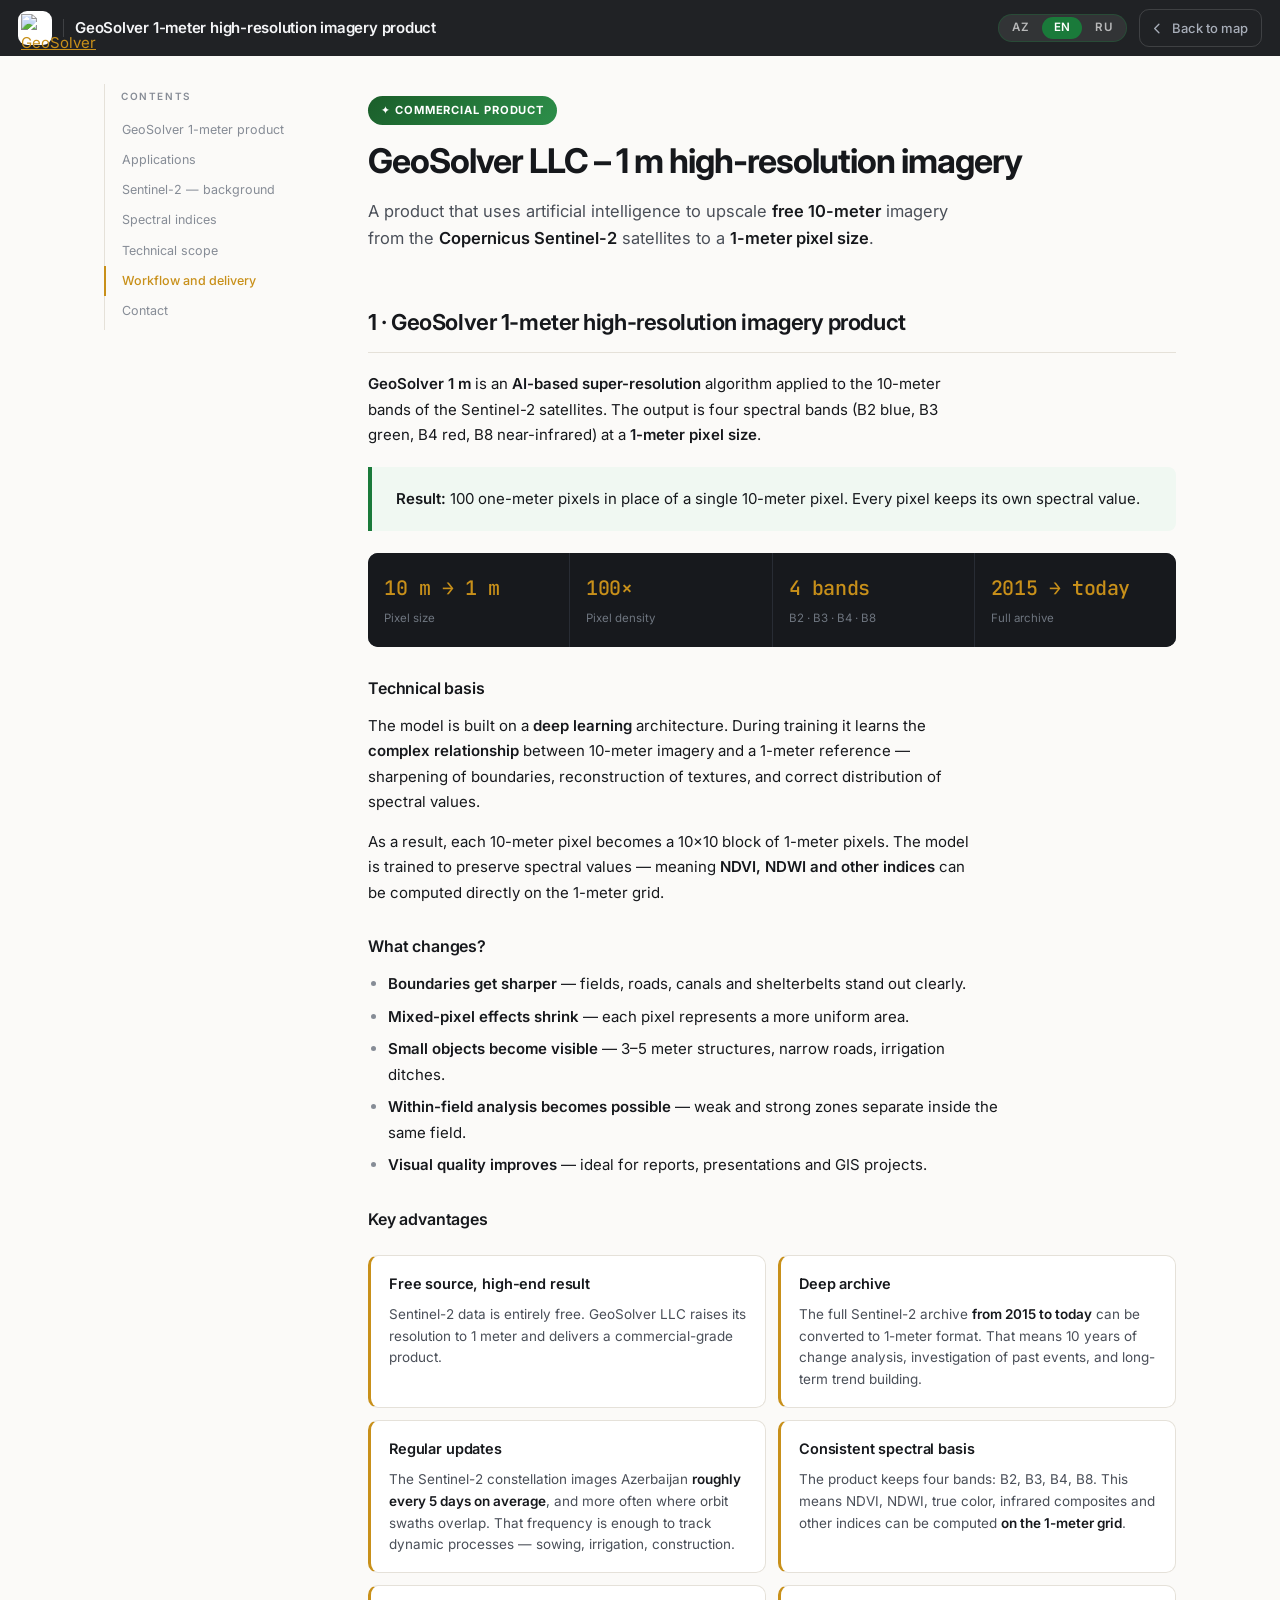
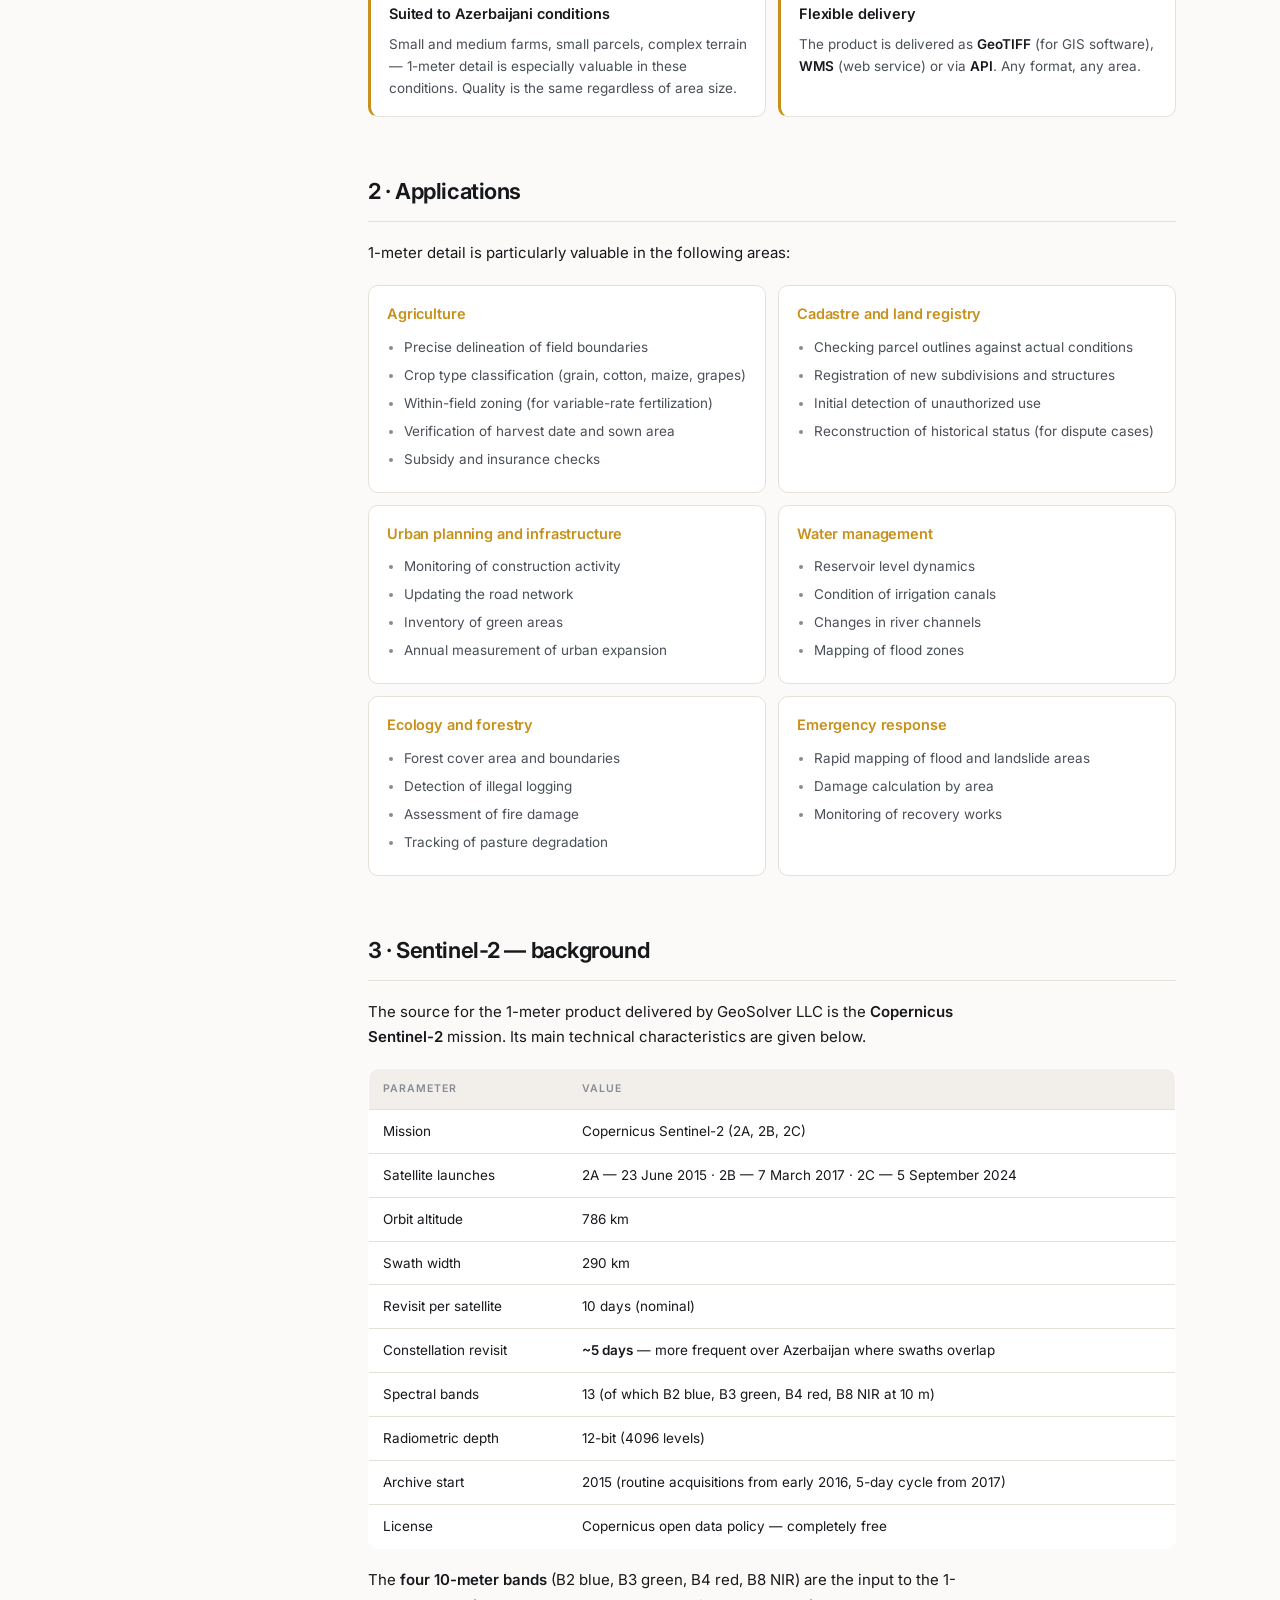
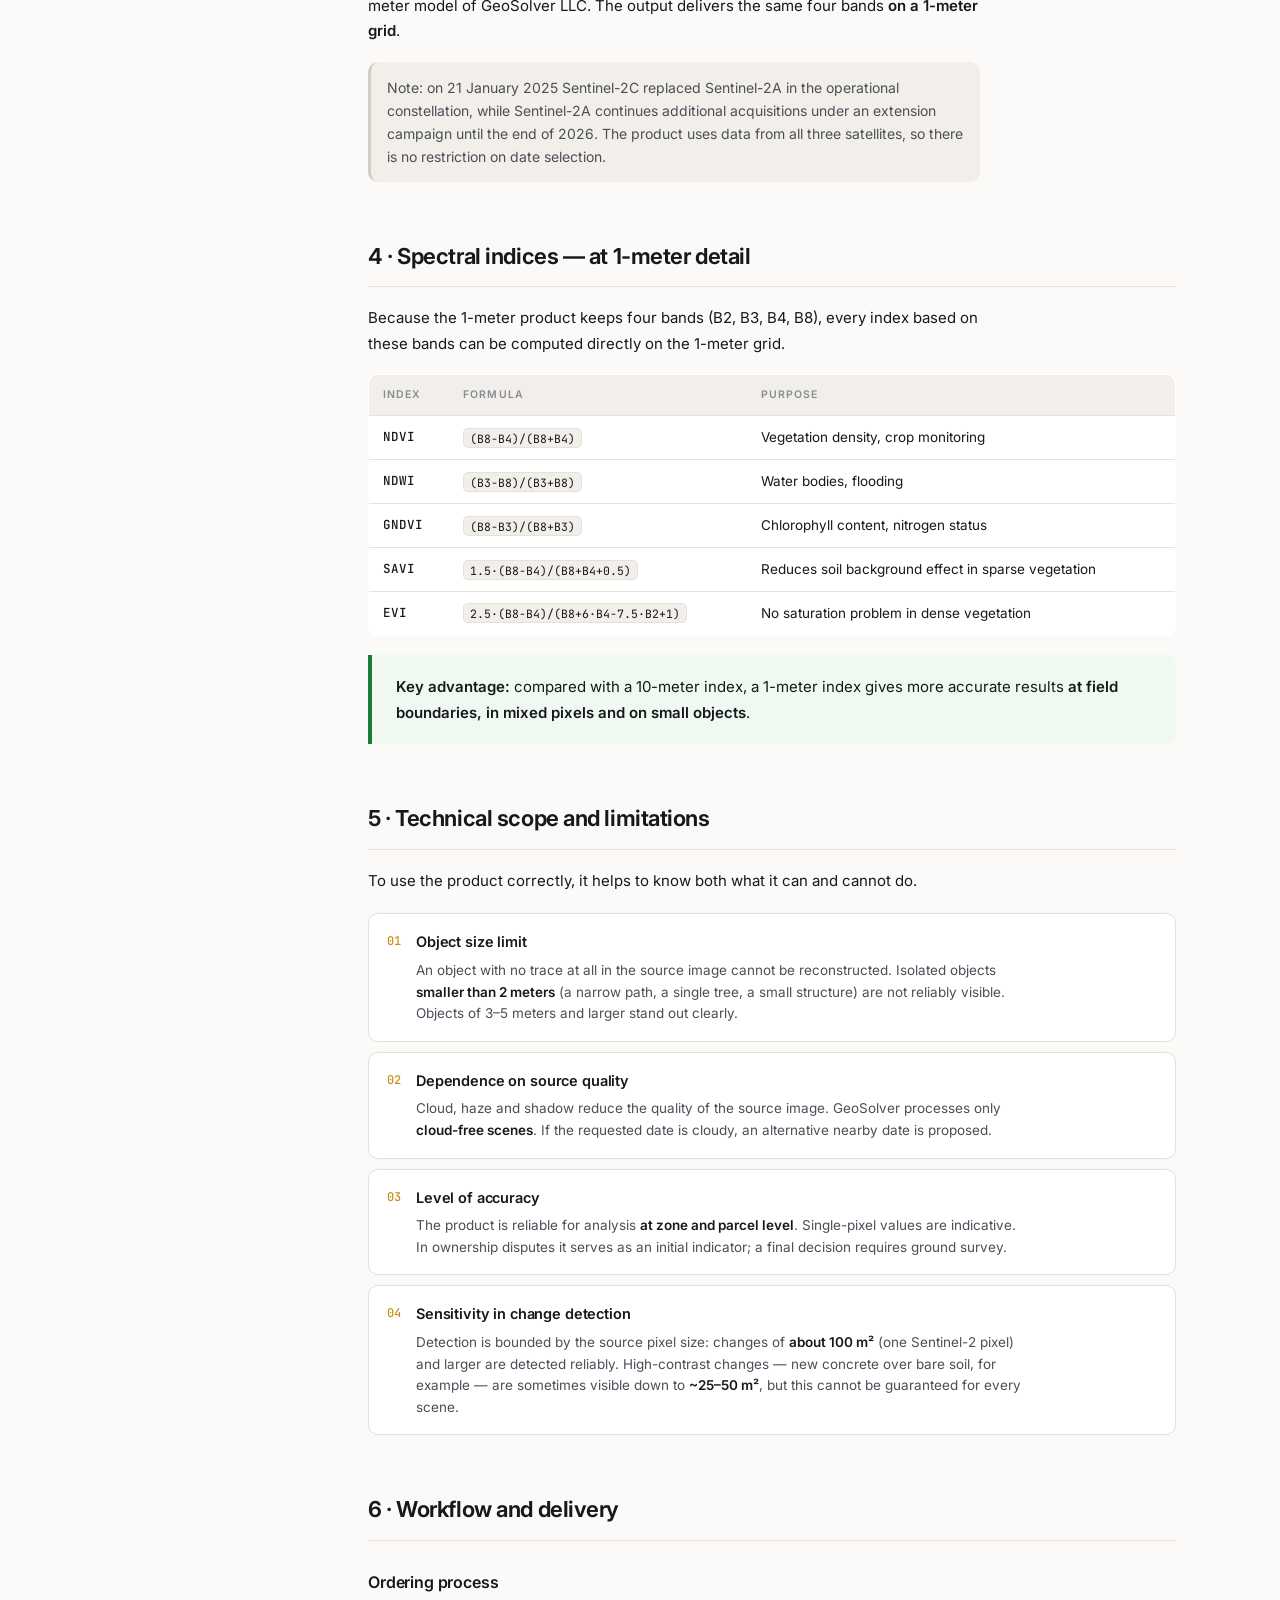
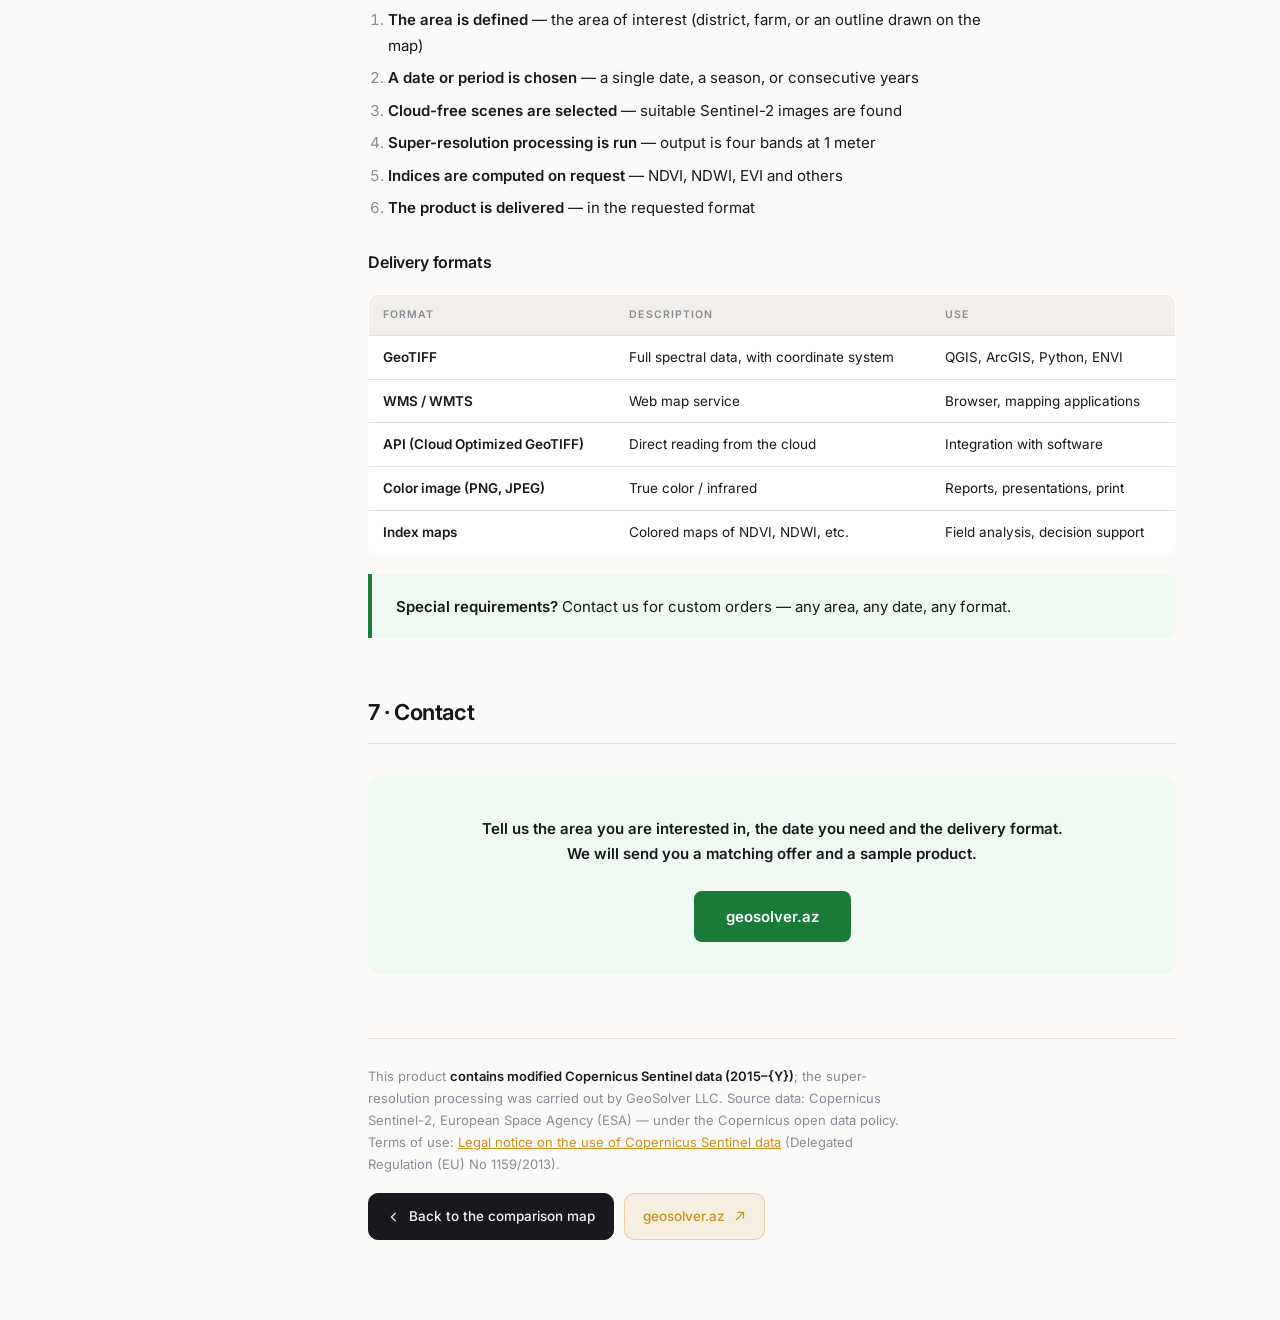
==== info.html @ 96439ffb "Update info.html" ====
<!DOCTYPE html>
<html lang="az">
<head>
<meta charset="UTF-8"/>
<meta name="viewport" content="width=device-width, initial-scale=1.0"/>
<title>GeoSolver 1 metr — Yüksək ayırdetməli peyk məhsulu</title>
<meta name="description" id="metaDesc" content="Copernicus Sentinel-2 peyklərinin pulsuz 10 metrlik görüntülərini süni intellektlə 1 metr piksel ölçüsünə qaldıran GeoSolver məhsulu."/>

<link rel="alternate" hreflang="az" href="?lang=az"/>
<link rel="alternate" hreflang="en" href="?lang=en"/>
<link rel="alternate" hreflang="ru" href="?lang=ru"/>
<link rel="alternate" hreflang="x-default" href="?lang=az"/>

<link rel="preconnect" href="https://fonts.googleapis.com"/>
<link rel="preconnect" href="https://fonts.gstatic.com" crossorigin/>
<link href="https://fonts.googleapis.com/css2?family=Inter:wght@400;500;600;700&family=JetBrains+Mono:wght@400;500&display=swap" rel="stylesheet"/>

<link rel="stylesheet" href="css/info.css"/>
<style>
  .product-badge {
    display: inline-block;
    background: linear-gradient(135deg, #1a5e2a, #2d8f4a);
    color: #fff;
    font-weight: 700;
    font-size: 0.7rem;
    letter-spacing: 0.08em;
    text-transform: uppercase;
    padding: 0.3rem 0.8rem;
    border-radius: 20px;
    margin-bottom: 1rem;
  }

  .highlight-box {
    background: #f0f8f2;
    border-left: 4px solid #1a7a3a;
    padding: 1.2rem 1.5rem;
    border-radius: 0 8px 8px 0;
    margin: 1.2rem 0;
  }

  .contact-block {
    background: #f0f8f2;
    border-radius: 12px;
    padding: 2rem;
    text-align: center;
    margin: 2rem 0;
  }

  .contact-block .btn {
    display: inline-block;
    background: #1a7a3a;
    color: #fff;
    padding: 0.8rem 2rem;
    border-radius: 8px;
    text-decoration: none;
    font-weight: 600;
    transition: background 0.2s;
  }

  .contact-block .btn:hover {
    background: #0f5a2a;
  }

  
  .hdr {
    display: flex;
    align-items: center;
    flex-wrap: wrap;
    gap: 0.75rem;
  }

  .hdr-right {
    display: flex;
    align-items: center;
    gap: 0.75rem;
    margin-left: auto;
    color : white;
  }

  .lang-switch {
    display: inline-flex;
    align-items: center;
    background: rgba(255, 255, 255, 0.08);
    border: 1px solid rgba(26, 122, 58, 0.35);
    border-radius: 999px;
    padding: 2px;
    gap: 2px;
  }

  .lang-switch button {
    font-family: inherit;
    font-size: 0.72rem;
    font-weight: 600;
    letter-spacing: 0.06em;
    text-transform: uppercase;
    color: inherit;
    opacity: 0.65;
    background: transparent;
    border: 0;
    border-radius: 999px;
    padding: 0.32rem 0.7rem;
    cursor: pointer;
    line-height: 1;
    transition: background 0.18s, color 0.18s, opacity 0.18s;
  }

  .lang-switch button:hover {
    opacity: 1;
    background: rgba(26, 122, 58, 0.12);
  }

  .lang-switch button.on {
    background: #1a7a3a;
    color: #fff;
    opacity: 1;
  }

  .lang-switch button:focus-visible {
    outline: 2px solid #2d8f4a;
    outline-offset: 2px;
  }

  @media (max-width: 640px) {
    .hdr-right { gap: 0.5rem; }
    .lang-switch button { padding: 0.3rem 0.5rem; font-size: 0.68rem; }
  }

  @media (prefers-reduced-motion: reduce) {
    .lang-switch button { transition: none; }
  }
</style>
</head>
<body>

<header class="hdr">
  <div class="brand">
    <a class="brand-logo" href="https://geosolver.az/" target="_blank" rel="noopener">
      <img src="https://raw.githubusercontent.com/officegeosolver/geosolver-website/main/assets/geosolver_logo.png" alt="GeoSolver"/>
    </a>
    <span class="brand-sep"></span>
    <span class="brand-text" data-i18n="brandTag">GeoSolver 1 metrlik yüksək ayırdetməli görüntü məhsulu</span>
  </div>

  <div class="hdr-right">
    <div class="lang-switch" id="langSwitch" role="group" aria-label="Dil / Language / Язык">
      <button type="button" data-lang="az" class="on" lang="az">AZ</button>
      <button type="button" data-lang="en" lang="en">EN</button>
      <button type="button" data-lang="ru" lang="ru">RU</button>
    </div>
    <a class="back-btn" href="index.html">
      <svg width="15" height="15" viewBox="0 0 16 16" fill="none" aria-hidden="true">
        <path d="M9.5 3.5L5 8l4.5 4.5" stroke="currentColor" stroke-width="1.4" stroke-linecap="round" stroke-linejoin="round"/>
      </svg>
      <span data-i18n="backToMap">Xəritəyə qayıt</span>
    </a>
  </div>
</header>

<div class="wrap">

  <nav class="toc" id="toc">
    <div class="toc-lbl" data-i18n="tocLabel">Mündəricat</div>
    <a href="#s1" data-i18n="toc1">GeoSolver 1 metrlik məhsul</a>
    <a href="#s3" data-i18n="toc3">Tətbiq sahələri</a>
    <a href="#s4" data-i18n="toc4">Sentinel-2 — fon</a>
    <a href="#s5" data-i18n="toc5">Spektral indekslər</a>
    <a href="#s6" data-i18n="toc6">Texniki çərçivə</a>
    <a href="#s7" data-i18n="toc7">İş axını və çatdırılma</a>
    <a href="#s8" data-i18n="toc8">Əlaqə</a>
  </nav>

  <main class="doc">

    <div class="doc-head">
      <span class="product-badge" data-i18n="badge">✦ Kommersiya məhsulu</span>
      <h1 data-i18n="h1">GeoSolver MMC – 1 metrlik yüksək ayırdetməli görüntü</h1>
      <p class="doc-lead" data-i18n="lead">
        <b>Copernicus Sentinel-2</b> peyklərindən alınmış <b>pulsuz 10 metrlik</b> görüntüləri süni intellektlə
        <b>1 metr piksel ölçüsünə</b> qaldıran məhsul.
      </p>
    </div>

    <section id="s1">
      <h2 data-i18n="s1h2">1 · GeoSolver 1 metrlik yüksək ayırdetməli görüntü məhsulu</h2>

      <p data-i18n="s1p1">
        <b>GeoSolver 1 metr</b> — Sentinel-2 peyklərinin 10 metrlik bandlarına tətbiq olunan
        süni intellekt əsaslı alqoritmdir.
      </p>

      <div class="highlight-box" data-i18n="s1hl">
        <b>Nəticə:</b> 10 m-lik bir pikselin yerinə 1 m-lik 100 piksel.
      </div>

      <div class="kpi">
        <div class="kpi-i"><span class="kpi-v">10 m → 1 m</span><span class="kpi-l" data-i18n="kpi1">Piksel ölçüsü</span></div>
        <div class="kpi-i"><span class="kpi-v">100×</span><span class="kpi-l" data-i18n="kpi2">Piksel sıxlığı</span></div>
        <div class="kpi-i"><span class="kpi-v" data-i18n="kpi3v">4 band</span><span class="kpi-l">B2 · B3 · B4 · B8</span></div>
        <div class="kpi-i"><span class="kpi-v" data-i18n="kpi4v">2015 → bugün</span><span class="kpi-l" data-i18n="kpi4">Tam arxiv</span></div>
      </div>

      <h3 data-i18n="s1h3a">Texniki əsas</h3>
      <p data-i18n="s1p2">
        Model dərin öyrənmə arxitekturasına əsaslanır.
      </p>

      <p data-i18n="s1p3">
        Nəticədə hər bir 10 metrlik piksel 10×10 ölçülü 1 metrlik bloka çevrilir.
      </p>

      <h3 data-i18n="s1h3b">Nə dəyişir?</h3>

      <ul>
        <li data-i18n="s1l1">Sərhədlər kəskinləşir.</li>
        <li data-i18n="s1l2">Qarışıq piksel problemi azalır.</li>
        <li data-i18n="s1l3">Xırda obyektlər görünür.</li>
        <li data-i18n="s1l4">Sahədaxili analiz mümkün olur.</li>
        <li data-i18n="s1l5">Vizual keyfiyyət yüksəlir.</li>
      </ul>

      <h3 data-i18n="s1h3c">Əsas üstünlüklər</h3>

      <div class="pluses">
        <div class="plus"><h4 data-i18n="p1h">Pulsuz mənbə, yüksək nəticə</h4><p data-i18n="p1p">Sentinel-2 məlumatları tam pulsuzdur. GeoSolver MMC bu görüntülərin ayırdetməsini 1 metrə qaldırır və kommersiya keyfiyyətində məhsul təqdim edir</b>.</p></div>
        <div class="plus"><h4 data-i18n="p2h">Dərin arxiv</h4><p data-i18n="p2p"><b>2015-ci ildən bugünə</b> qədər bütün Sentinel-2 arxivi 1 metrlik formata çevrilə bilər. Bu, 10 illik dəyişiklik analizi, keçmiş hadisələrin araşdırılması və uzunmüddətli trendlərin qurulması deməkdir.</p></div>
        <div class="plus"><h4 data-i18n="p3h">Müntəzəm yenilənmə</h4><p data-i18n="p3p">Sentinel-2 peyk qrupu Azərbaycanı <b>orta hesabla 5 gündən bir</b>, zolaqların üst-üstə düşdüyü ərazilərdə isə daha tez-tez görüntüləyir. Bu tezlik dinamik proseslərin — əkin, suvarma, tikinti — izlənməsi üçün kifayətdir.</p></div>
        <div class="plus"><h4 data-i18n="p4h">Vahid spektral əsas</h4><p data-i18n="p4p">Məhsul dörd bandı saxlayır: B2, B3, B4, B8. Bu, NDVI, NDWI, təbii rəng, infraqırmızı kompozisiya və digər indekslərin <b>1 metrlik şəbəkədə</b> hesablanması deməkdir.</p></div>
        <div class="plus"><h4 data-i18n="p5h">Azərbaycan şəraitinə uyğun</h4><p data-i18n="p5p">Kiçik və orta təsərrüfatlar, xırda sahələr, mürəkkəb relyef — 1 metrlik dəqiqlik bu şəraitdə xüsusilə dəyərlidir. Sahə ölçüsündən asılı olmayaraq keyfiyyət eynidir.</p></div>
        <div class="plus"><h4 data-i18n="p6h">Çevik çatdırılma</h4><p data-i18n="p6p">Məhsul <b>GeoTIFF</b> (GIS proqramları üçün), <b>WMS</b> (veb servis) və ya <b>API</b> vasitəsilə təqdim olunur. İstənilən formatda, istənilən ərazi üçün.</p></div>
      </div>
    </section>


    <section id="s3">
      <h2 data-i18n="s3h2">2 · Tətbiq sahələri</h2>

      <p data-i18n="s3p">1 metrlik dəqiqlik aşağıdakı sahələrdə xüsusilə dəyərlidir:</p>

      <div class="apps">

        <div class="app">
          <h4 data-i18n="a1h">Kənd təsərrüfatı</h4>
          <ul>
            <li data-i18n="a1l1">Sahə sərhədlərinin dəqiq çəkilməsi</li>
            <li data-i18n="a1l2">Məhsul növünün təsnifatı (taxıl, pambıq, qarğıdalı, üzüm)</li>
            <li data-i18n="a1l3">Sahədaxili zonallaşdırma (dəyişkən gübrələmə üçün)</li>
            <li data-i18n="a1l4">Biçin tarixinin və əkin sahəsinin təsdiqi</li>
            <li data-i18n="a1l5">Subsidiya və sığorta yoxlaması</li>
          </ul>
        </div>

        <div class="app">
          <h4 data-i18n="a2h">Kadastr və torpaq uçotu</h4>
          <ul>
            <li data-i18n="a2l1">Sahə konturlarının faktiki vəziyyətlə yoxlanması</li>
            <li data-i18n="a2l2">Yeni bölünmələrin və tikililərin qeydiyyatı</li>
            <li data-i18n="a2l3">Qeyri-qanuni istifadənin ilkin aşkarlanması</li>
            <li data-i18n="a2l4">Tarixi vəziyyətin bərpası (mübahisə halları üçün)</li>
          </ul>
        </div>

        <div class="app">
          <h4 data-i18n="a3h">Şəhərsalma və infrastruktur</h4>
          <ul>
            <li data-i18n="a3l1">Tikinti fəaliyyətinin monitorinqi</li>
            <li data-i18n="a3l2">Yol şəbəkəsinin yenilənməsi</li>
            <li data-i18n="a3l3">Yaşıllıq sahələrinin uçotu</li>
            <li data-i18n="a3l4">Şəhər genişlənməsinin illik ölçülməsi</li>
          </ul>
        </div>

        <div class="app">
          <h4 data-i18n="a4h">Su təsərrüfatı</h4>
          <ul>
            <li data-i18n="a4l1">Su anbarlarının səviyyə dinamikası</li>
            <li data-i18n="a4l2">Suvarma kanallarının vəziyyəti</li>
            <li data-i18n="a4l3">Çay yataqlarının dəyişməsi</li>
            <li data-i18n="a4l4">Daşqın zonalarının xəritələşdirilməsi</li>
          </ul>
        </div>

        <div class="app">
          <h4 data-i18n="a5h">Ekologiya və meşə</h4>
          <ul>
            <li data-i18n="a5l1">Meşə örtüyünün sahəsi və sərhədləri</li>
            <li data-i18n="a5l2">Qanunsuz qırma hallarının aşkarlanması</li>
            <li data-i18n="a5l3">Yanğın zərərinin qiymətləndirilməsi</li>
            <li data-i18n="a5l4">Otlaq deqradasiyasının izlənməsi</li>
          </ul>
        </div>

        <div class="app">
          <h4 data-i18n="a6h">Fövqəladə hallar</h4>
          <ul>
            <li data-i18n="a6l1">Daşqın və sürüşmə sahələrinin operativ xəritələşdirilməsi</li>
            <li data-i18n="a6l2">Zərərin sahə üzrə hesablanması</li>
            <li data-i18n="a6l3">Bərpa işlərinin izlənməsi</li>
          </ul>
        </div>

      </div>
    </section>

    <section id="s4">
      <h2 data-i18n="s4h2">3 · Sentinel-2 — fon məlumatı</h2>

      <p data-i18n="s4p1">GeoSolver MMC-nin təqdim etdiyi 1 metrlik məhsulun mənbəyi <b>Copernicus Sentinel-2</b> missiyasıdır. Aşağıda əsas texniki xarakteristikalar verilir.</p>

      <table class="tbl">
        <thead><tr><th data-i18n="s4th1">Parametr</th><th data-i18n="s4th2">Dəyər</th></tr></thead>
        <tbody>
          <tr><td data-i18n="s4r1a">Missiya</td><td data-i18n="s4r1b">Copernicus Sentinel-2 (2A, 2B, 2C)</td></tr>
          <tr><td data-i18n="s4r2a">Peyklərin buraxılışı</td><td data-i18n="s4r2b">2A — 23 iyun 2015 · 2B — 7 mart 2017 · 2C — 5 sentyabr 2024</td></tr>
          <tr><td data-i18n="s4r3a">Orbit hündürlüyü</td><td data-i18n="s4r3b">786 km</td></tr>
          <tr><td data-i18n="s4r4a">Zolağın eni</td><td data-i18n="s4r4b">290 km</td></tr>
          <tr><td data-i18n="s4r5a">Bir peykin təkrar çəkilişi</td><td data-i18n="s4r5b">10 gün (nominal)</td></tr>
          <tr><td data-i18n="s4r6a">Qrup halında təkrar çəkiliş</td><td data-i18n="s4r6b"><b>~5 gün</b> — Azərbaycanda zolaqların üst-üstə düşdüyü ərazilərdə daha tez-tez</td></tr>
          <tr><td data-i18n="s4r7a">Spektral bandlar</td><td data-i18n="s4r7b">13 (bunlardan B2 mavi, B3 yaşıl, B4 qırmızı, B8 NIR — 10 m)</td></tr>
          <tr><td data-i18n="s4r8a">Radiometrik dərinlik</td><td data-i18n="s4r8b">12 bit (4096 səviyyə)</td></tr>
          <tr><td data-i18n="s4r9a">Arxivin başlanğıcı</td><td data-i18n="s4r9b">2015 (müntəzəm çəkilişlər 2016-cı ilin əvvəlindən, 5 günlük tsikl 2017-dən)</td></tr>
          <tr><td data-i18n="s4r10a">Lisenziya</td><td data-i18n="s4r10b">Copernicus açıq məlumat siyasəti — tam pulsuz</td></tr>
        </tbody>
      </table>

      <p data-i18n="s4p2"><b>10 metrlik dörd band</b> (B2 mavi, B3 yaşıl, B4 qırmızı, B8 NIR) GeoSolver MMC-nin 1 metrlik modelinin giriş məlumatlarıdır. Çıxışda eyni dörd band <b>1 metrlik şəbəkədə</b> təqdim olunur.</p>

      <p class="note" data-i18n="s4note">Qeyd: 21 yanvar 2025-ci ildə əməliyyat konstelyasiyasında Sentinel-2A-nı Sentinel-2C əvəz etmişdir; Sentinel-2A isə uzadılmış kampaniya çərçivəsində 2026-cı ilin sonuna qədər əlavə çəkilişlər aparır. Məhsul üçün hər üç peykin məlumatı istifadə olunur, ona görə də tarix seçimində məhdudiyyət yoxdur.</p>
    </section>

    <section id="s5">
      <h2 data-i18n="s5h2">4 · Spektral indekslər — 1 metrlik dəqiqlikdə</h2>

      <p data-i18n="s5p">1 metrlik məhsul dörd bandı (B2, B3, B4, B8) saxladığı üçün bu bandlara əsaslanan bütün indekslər birbaşa 1 metrlik şəbəkədə hesablana bilər.</p>

      <table class="tbl tbl-idx">
        <thead><tr><th data-i18n="s5th1">İndeks</th><th data-i18n="s5th2">Düstur</th><th data-i18n="s5th3">Təyinat</th></tr></thead>
        <tbody>
          <tr><td class="b">NDVI</td><td><code>(B8−B4)/(B8+B4)</code></td><td data-i18n="s5r1">Bitki sıxlığı, məhsul monitorinqi</td></tr>
          <tr><td class="b">NDWI</td><td><code>(B3−B8)/(B3+B8)</code></td><td data-i18n="s5r2">Su hövzələri, daşqın</td></tr>
          <tr><td class="b">GNDVI</td><td><code>(B8−B3)/(B8+B3)</code></td><td data-i18n="s5r3">Bitki xlorofil məzmunu, azot statusu</td></tr>
          <tr><td class="b">SAVI</td><td><code>1.5·(B8−B4)/(B8+B4+0.5)</code></td><td data-i18n="s5r4">Seyrək bitkidə torpaq fonunun təsirini azaldır</td></tr>
          <tr><td class="b">EVI</td><td><code>2.5·(B8−B4)/(B8+6·B4−7.5·B2+1)</code></td><td data-i18n="s5r5">Sıx bitkidə doyma problemi olmadan</td></tr>
        </tbody>
      </table>


      <div class="highlight-box" data-i18n="s5hl"><b>Əsas üstünlük:</b> 10 metrlik indekslə müqayisədə 1 metrlik indeks <b>sahə sərhədlərində, qarışıq piksellərdə və xırda obyektlərdə</b> daha dəqiq nəticə verir.</div>
    </section>

    <section id="s6">
      <h2 data-i18n="s6h2">5 · Texniki çərçivə və məhdudiyyətlər</h2>

      <p data-i18n="s6p">Məhsuldan düzgün istifadə üçün onun imkanlarını və məhdudiyyətlərini bilmək lazımdır.</p>

      <div class="lims">
        <div class="lim">
          <div class="lim-n">01</div>
          <div class="lim-b"><h4 data-i18n="l1h">Obyekt ölçüsü həddi</h4><p data-i18n="l1p">Mənbə görüntüdə heç bir izi olmayan obyekt bərpa oluna bilməz. <b>2 metrdən kiçik</b> tək obyektlər (dar cığır, tək ağac, kiçik tikili) etibarlı görünmür. 3–5 metr və daha böyük obyektlər aydın seçilir.</p></div>
        </div>
        <div class="lim">
          <div class="lim-n">02</div>
          <div class="lim-b"><h4 data-i18n="l2h">Mənbə keyfiyyətindən asılılıq</h4><p data-i18n="l2p">Bulud, duman, kölgə mənbə görüntünün keyfiyyətini azaldır. GeoSolver yalnız <b>buludsuz səhnələri</b> emal edir. Tələb olunan tarixdə buludluluq varsa, alternativ yaxın tarix təklif olunur.</p></div>
        </div>
        <div class="lim">
          <div class="lim-n">03</div>
          <div class="lim-b"><h4 data-i18n="l3h">Dəqiqlik səviyyəsi</h4><p data-i18n="l3p">Məhsul <b>zona və sahə səviyyəsində</b> analiz üçün etibarlıdır. Tək piksel dəyəri qiymətləndirmə xarakteri daşıyır. Mülkiyyət mübahisələrində ilkin göstəricidir, yekun qərar üçün yer ölçmələri tələb olunur.</p></div>
        </div>
        <div class="lim">
          <div class="lim-n">04</div>
          <div class="lim-b"><h4 data-i18n="l4h">Dəyişiklik analizində həssaslıq</h4><p data-i18n="l4p">Aşkarlama həddi mənbə pikselinin ölçüsü ilə məhdudlaşır: <b>təxminən 100 m²</b> (bir Sentinel-2 pikseli) və daha böyük dəyişikliklər etibarlı aşkarlanır. Kontrastı yüksək dəyişikliklər (məsələn, torpaq üzərində yeni beton örtük) bəzən <b>~25–50 m²</b> səviyyəsində də görünür, lakin bu, hər səhnədə təmin olunmur.</p></div>
        </div>
      </div>
    </section>

    <section id="s7">
      <h2 data-i18n="s7h2">6 · İş axını və çatdırılma</h2>

      <h3 data-i18n="s7h3a">Sifariş prosesi</h3>

      <ol>
        <li data-i18n="s7o1"><b>Ərazi müəyyən edilir</b> — maraq zonası (rayon, təsərrüfat, ya xəritədə çəkilmiş kontur)</li>
        <li data-i18n="s7o2"><b>Tarix və ya dövr seçilir</b> — tək tarix, mövsüm, ya ardıcıl illər</li>
        <li data-i18n="s7o3"><b>Buludsuz səhnələr seçilir</b> — uyğun Sentinel-2 görüntüləri tapılır</li>
        <li data-i18n="s7o4"><b>Superrezolyusiya emalı aparılır</b> — çıxış 1 metrlik dörd band</li>
        <li data-i18n="s7o5"><b>İstəyə görə indekslər hesablanır</b> — NDVI, NDWI, EVI və s.</li>
        <li data-i18n="s7o6"><b>Məhsul çatdırılır</b> — istəyə uyğun formatda</li>
      </ol>

      <h3 data-i18n="s7h3b">Çatdırılma formatları</h3>

      <table class="tbl">
        <thead><tr><th data-i18n="s7th1">Format</th><th data-i18n="s7th2">Təsvir</th><th data-i18n="s7th3">İstifadə</th></tr></thead>
        <tbody>
          <tr><td><b>GeoTIFF</b></td><td data-i18n="s7r1b">Tam spektral məlumat, koordinat sistemi ilə</td><td data-i18n="s7r1c">QGIS, ArcGIS, Python, ENVI</td></tr>
          <tr><td><b>WMS / WMTS</b></td><td data-i18n="s7r2b">Veb xəritə servisi</td><td data-i18n="s7r2c">Brauzer, xəritə tətbiqləri</td></tr>
          <tr><td data-i18n="s7r3a"><b>API (Cloud Optimized GeoTIFF)</b></td><td data-i18n="s7r3b">Birbaşa bulud oxuması</td><td data-i18n="s7r3c">Proqram təminatı ilə inteqrasiya</td></tr>
          <tr><td data-i18n="s7r4a"><b>Rəngli təsvir (PNG, JPEG)</b></td><td data-i18n="s7r4b">Təbii rəng / infraqırmızı</td><td data-i18n="s7r4c">Hesabat, təqdimat, çap</td></tr>
          <tr><td data-i18n="s7r5a"><b>İndeks xəritələri</b></td><td data-i18n="s7r5b">NDVI, NDWI və s. rəngli xəritə</td><td data-i18n="s7r5c">Sahə analizi, qərar dəstəyi</td></tr>
        </tbody>
      </table>

      <div class="highlight-box" data-i18n="s7hl"><b>Xüsusi tələblər?</b> Fərdi sifarişlər üçün bizimlə əlaqə saxlayın — istənilən ərazi, istənilən tarix, istənilən format.</div>
    </section>

    <section id="s8">
      <h2 data-i18n="s8h2">7 · Əlaqə</h2>

      <div class="contact-block">
        <p style="color:#495057;max-width:600px;margin:0.5rem auto 1.5rem;" data-i18n="s8p"><b>Maraqlanan sahəni, istədiyiniz tarixi və çatdırılma formatını bizə bildirin. Biz sizə uyğun təklif və nümunə məhsul təqdim edəcəyik.</b></p>
        <a class="btn" href="https://geosolver.az/" target="_blank" rel="noopener">geosolver.az</a>
      </div>
    </section>

    <footer class="doc-foot">
      <p data-i18n="footSrc">Bu məhsul <b>dəyişdirilmiş Copernicus Sentinel məlumatlarını (2015–2026)</b> ehtiva edir; Superresolution image emalı GeoSolver MMC tərəfindən aparılmışdır. Mənbə məlumat: Copernicus Sentinel-2, Avropa Kosmik Agentliyi (ESA) — Copernicus açıq məlumat siyasəti əsasında. İstifadə şərtləri: <a href="https://sentinels.copernicus.eu/documents/247904/690755/Sentinel_Data_Legal_Notice" target="_blank" rel="noopener">Copernicus Sentinel məlumatlarının istifadəsi haqqında hüquqi bildiriş</a> (Delegated Regulation (EU) No 1159/2013).</p>
      <div class="foot-btns">
        <a class="foot-back" href="index.html">
          <svg width="14" height="14" viewBox="0 0 16 16" fill="none" aria-hidden="true">
            <path d="M9.5 3.5L5 8l4.5 4.5" stroke="currentColor" stroke-width="1.4" stroke-linecap="round" stroke-linejoin="round"/>
          </svg>
          <span data-i18n="footBack">Müqayisə xəritəsinə qayıt</span>
        </a>
        <a class="foot-site" href="https://geosolver.az/" target="_blank" rel="noopener">
          geosolver.az
          <svg width="13" height="13" viewBox="0 0 16 16" fill="none" aria-hidden="true">
            <path d="M6 3h7v7M13 3L4 12" stroke="currentColor" stroke-width="1.4" stroke-linecap="round" stroke-linejoin="round"/>
          </svg>
        </a>
      </div>
    </footer>

  </main>
</div>

<script>
const I18N = {

  az: {
    pageTitle: "GeoSolver 1 metr — Yüksək ayırdetməli peyk məhsulu",
    metaDesc: "Copernicus Sentinel-2 peyklərinin pulsuz 10 metrlik görüntülərini süni intellektlə 1 metr piksel ölçüsünə qaldıran GeoSolver məhsulu.",
    brandTag: "GeoSolver 1 metrlik yüksək ayırdetməli görüntü məhsulu",
    backToMap: "Xəritəyə qayıt",

    tocLabel: "Mündəricat",
    toc1: "GeoSolver 1 metrlik məhsul",
    toc3: "Tətbiq sahələri",
    toc4: "Sentinel-2 — fon",
    toc5: "Spektral indekslər",
    toc6: "Texniki çərçivə",
    toc7: "İş axını və çatdırılma",
    toc8: "Əlaqə",

    badge: "✦ Kommersiya məhsulu",
    h1: "GeoSolver MMC – 1 metrlik yüksək ayırdetməli görüntü  ",
    lead: "<b>Copernicus Sentinel-2</b> peyklərindən alınmış <b>pulsuz 10 metrlik</b> görüntüləri süni intellektlə <b>1 metr piksel ölçüsünə</b> qaldıran məhsul.",

    s1h2: "1 · GeoSolver 1 metrlik yüksək ayırdetməli görüntü məhsulu",
    s1p1: "<b>GeoSolver 1 metr</b> — Sentinel-2 peyklərinin 10 metrlik bandlarına tətbiq olunan <b>süni intellekt əsaslı superrezolyusiya</b> alqoritmidir. Çıxışda <b>1 metr piksel ölçüsündə</b> dörd spektral band (B2 mavi, B3 yaşıl, B4 qırmızı, B8 yaxın infraqırmızı) əldə edilir.",
    s1hl: "<b>Nəticə:</b> 10 m-lik bir pikselin yerinə 1 m-lik 100 piksel. Hər piksel öz spektral dəyərini saxlayır.",
    kpi1: "Piksel ölçüsü",
    kpi2: "Piksel sıxlığı",
    kpi3v: "4 band",
    kpi4v: "2015 → bugün",
    kpi4: "Tam arxiv",
    s1h3a: "Texniki əsas",
    s1p2: "Model <b>dərin öyrənmə (deep learning)</b> arxitekturasına əsaslanır. Təlim prosesində model 10 metrlik görüntü ilə 1 metrlik istinad görüntüsü arasındakı <b>mürəkkəb əlaqəni</b> öyrənir — sərhədlərin kəskinləşməsi, teksturaların bərpası, spektral dəyərlərin düzgün paylanması.",
    s1p3: "Nəticədə hər bir 10 metrlik piksel 10×10 ölçülü 1 metrlik bloka çevrilir. Model spektral dəyərləri qoruyacaq şəkildə öyrədilib — yəni <b>NDVI, NDWI və digər indekslər</b> birbaşa 1 metrlik şəbəkədə hesablana bilər.",
    s1h3b: "Nə dəyişir?",
    s1l1: "<b>Sərhədlər kəskinləşir</b> — tarla, yol, kanal, meşə zolağı aydın seçilir.",
    s1l2: "<b>Qarışıq piksel problemi azalır</b> — hər bir piksel daha vahid ərazini təmsil edir.",
    s1l3: "<b>Xırda obyektlər görünür</b> — 3–5 metrlik tikililər, dar yollar, suvarma arxları.",
    s1l4: "<b>Sahədaxili analiz mümkün olur</b> — eyni tarlada zəif və güclü zonalar ayrılır.",
    s1l5: "<b>Vizual keyfiyyət yüksəlir</b> — hesabatlar, təqdimatlar, GIS layihələri üçün ideal.",
    s1h3c: "Əsas üstünlüklər",
    p1h: "Pulsuz mənbə, yüksək nəticə",
    p1p: "Sentinel-2 məlumatları tam pulsuzdur. GeoSolver MMC bu görüntülərin ayırdetməsini 1 metrə qaldırır və kommersiya keyfiyyətində məhsul təqdim edir</b>.",
    p2h: "Dərin arxiv",
    p2p: "<b>2015-ci ildən bugünə</b> qədər bütün Sentinel-2 arxivi 1 metrlik formata çevrilə bilər. Bu, 10 illik dəyişiklik analizi, keçmiş hadisələrin araşdırılması və uzunmüddətli trendlərin qurulması deməkdir.",
    p3h: "Müntəzəm yenilənmə",
    p3p: "Sentinel-2 peyk qrupu Azərbaycanı <b>orta hesabla 5 gündən bir</b>, zolaqların üst-üstə düşdüyü ərazilərdə isə daha tez-tez görüntüləyir. Bu tezlik dinamik proseslərin — əkin, suvarma, tikinti — izlənməsi üçün kifayətdir.",
    p4h: "Vahid spektral əsas",
    p4p: "Məhsul dörd bandı saxlayır: B2, B3, B4, B8. Bu, NDVI, NDWI, təbii rəng, infraqırmızı kompozisiya və digər indekslərin <b>1 metrlik şəbəkədə</b> hesablanması deməkdir.",
    p5h: "Azərbaycan şəraitinə uyğun",
    p5p: "Kiçik və orta təsərrüfatlar, xırda sahələr, mürəkkəb relyef — 1 metrlik dəqiqlik bu şəraitdə xüsusilə dəyərlidir. Sahə ölçüsündən asılı olmayaraq keyfiyyət eynidir.",
    p6h: "Çevik çatdırılma",
    p6p: "Məhsul <b>GeoTIFF</b> (GIS proqramları üçün), <b>WMS</b> (veb servis) və ya <b>API</b> vasitəsilə təqdim olunur. İstənilən formatda, istənilən ərazi üçün.",

    s3h2: "2 · Tətbiq sahələri",
    s3p: "1 metrlik dəqiqlik aşağıdakı sahələrdə xüsusilə dəyərlidir:",
    a1h: "Kənd təsərrüfatı",
    a1l1: "Sahə sərhədlərinin dəqiq çəkilməsi",
    a1l2: "Məhsul növünün təsnifatı (taxıl, pambıq, qarğıdalı, üzüm)",
    a1l3: "Sahədaxili zonallaşdırma (dəyişkən gübrələmə üçün)",
    a1l4: "Biçin tarixinin və əkin sahəsinin təsdiqi",
    a1l5: "Subsidiya və sığorta yoxlaması",
    a2h: "Kadastr və torpaq uçotu",
    a2l1: "Sahə konturlarının faktiki vəziyyətlə yoxlanması",
    a2l2: "Yeni bölünmələrin və tikililərin qeydiyyatı",
    a2l3: "Qeyri-qanuni istifadənin ilkin aşkarlanması",
    a2l4: "Tarixi vəziyyətin bərpası (mübahisə halları üçün)",
    a3h: "Şəhərsalma və infrastruktur",
    a3l1: "Tikinti fəaliyyətinin monitorinqi",
    a3l2: "Yol şəbəkəsinin yenilənməsi",
    a3l3: "Yaşıllıq sahələrinin uçotu",
    a3l4: "Şəhər genişlənməsinin illik ölçülməsi",
    a4h: "Su təsərrüfatı",
    a4l1: "Su anbarlarının səviyyə dinamikası",
    a4l2: "Suvarma kanallarının vəziyyəti",
    a4l3: "Çay yataqlarının dəyişməsi",
    a4l4: "Daşqın zonalarının xəritələşdirilməsi",
    a5h: "Ekologiya və meşə",
    a5l1: "Meşə örtüyünün sahəsi və sərhədləri",
    a5l2: "Qanunsuz qırma hallarının aşkarlanması",
    a5l3: "Yanğın zərərinin qiymətləndirilməsi",
    a5l4: "Otlaq deqradasiyasının izlənməsi",
    a6h: "Fövqəladə hallar",
    a6l1: "Daşqın və sürüşmə sahələrinin operativ xəritələşdirilməsi",
    a6l2: "Zərərin sahə üzrə hesablanması",
    a6l3: "Bərpa işlərinin izlənməsi",

    s4h2: "3 · Sentinel-2 — fon məlumatı",
    s4p1: "GeoSolver MMC-nin təqdim etdiyi 1 metrlik məhsulun mənbəyi <b>Copernicus Sentinel-2</b> missiyasıdır. Aşağıda əsas texniki xarakteristikalar verilir.",
    s4th1: "Parametr",
    s4th2: "Dəyər",
    s4r1a: "Missiya",                         s4r1b: "Copernicus Sentinel-2 (2A, 2B, 2C)",
    s4r2a: "Peyklərin buraxılışı",            s4r2b: "2A — 23 iyun 2015 · 2B — 7 mart 2017 · 2C — 5 sentyabr 2024",
    s4r3a: "Orbit hündürlüyü",                s4r3b: "786 km",
    s4r4a: "Zolağın eni",                     s4r4b: "290 km",
    s4r5a: "Bir peykin təkrar çəkilişi",      s4r5b: "10 gün (nominal)",
    s4r6a: "Qrup halında təkrar çəkiliş",     s4r6b: "<b>~5 gün</b> — Azərbaycanda zolaqların üst-üstə düşdüyü ərazilərdə daha tez-tez",
    s4r7a: "Spektral bandlar",                s4r7b: "13 (bunlardan B2 mavi, B3 yaşıl, B4 qırmızı, B8 NIR — 10 m)",
    s4r8a: "Radiometrik dərinlik",            s4r8b: "12 bit (4096 səviyyə)",
    s4r9a: "Arxivin başlanğıcı",              s4r9b: "2015 (müntəzəm çəkilişlər 2016-cı ilin əvvəlindən, 5 günlük tsikl 2017-dən)",
    s4r10a: "Lisenziya",                      s4r10b: "Copernicus açıq məlumat siyasəti — tam pulsuz",
    s4p2: "<b>10 metrlik dörd band</b> (B2 mavi, B3 yaşıl, B4 qırmızı, B8 NIR) GeoSolver MMC-nin 1 metrlik modelinin giriş məlumatlarıdır. Çıxışda eyni dörd band <b>1 metrlik şəbəkədə</b> təqdim olunur.",
    s4note: "Qeyd: 21 yanvar 2025-ci ildə əməliyyat konstelyasiyasında Sentinel-2A-nı Sentinel-2C əvəz etmişdir; Sentinel-2A isə uzadılmış kampaniya çərçivəsində 2026-cı ilin sonuna qədər əlavə çəkilişlər aparır. Məhsul üçün hər üç peykin məlumatı istifadə olunur, ona görə də tarix seçimində məhdudiyyət yoxdur.",

    s5h2: "4 · Spektral indekslər — 1 metrlik dəqiqlikdə",
    s5p: "1 metrlik məhsul dörd bandı (B2, B3, B4, B8) saxladığı üçün bu bandlara əsaslanan bütün indekslər birbaşa 1 metrlik şəbəkədə hesablana bilər.",
    s5th1: "İndeks", s5th2: "Düstur", s5th3: "Təyinat",
    s5r1: "Bitki sıxlığı, məhsul monitorinqi",
    s5r2: "Su hövzələri, daşqın",
    s5r3: "Bitki xlorofil məzmunu, azot statusu",
    s5r4: "Seyrək bitkidə torpaq fonunun təsirini azaldır",
    s5r5: "Sıx bitkidə doyma problemi olmadan",
    s5hl: "<b>Əsas üstünlük:</b> 10 metrlik indekslə müqayisədə 1 metrlik indeks <b>sahə sərhədlərində, qarışıq piksellərdə və xırda obyektlərdə</b> daha dəqiq nəticə verir.",

    s6h2: "5 · Texniki çərçivə və məhdudiyyətlər",
    s6p: "Məhsuldan düzgün istifadə üçün onun imkanlarını və məhdudiyyətlərini bilmək lazımdır.",
    l1h: "Obyekt ölçüsü həddi",
    l1p: "Mənbə görüntüdə heç bir izi olmayan obyekt bərpa oluna bilməz. <b>2 metrdən kiçik</b> tək obyektlər (dar cığır, tək ağac, kiçik tikili) etibarlı görünmür. 3–5 metr və daha böyük obyektlər aydın seçilir.",
    l2h: "Mənbə keyfiyyətindən asılılıq",
    l2p: "Bulud, duman, kölgə mənbə görüntünün keyfiyyətini azaldır. GeoSolver yalnız <b>buludsuz səhnələri</b> emal edir. Tələb olunan tarixdə buludluluq varsa, alternativ yaxın tarix təklif olunur.",
    l3h: "Dəqiqlik səviyyəsi",
    l3p: "Məhsul <b>zona və sahə səviyyəsində</b> analiz üçün etibarlıdır. Tək piksel dəyəri qiymətləndirmə xarakteri daşıyır. Mülkiyyət mübahisələrində ilkin göstəricidir, yekun qərar üçün yer ölçmələri tələb olunur.",
    l4h: "Dəyişiklik analizində həssaslıq",
    l4p: "Aşkarlama həddi mənbə pikselinin ölçüsü ilə məhdudlaşır: <b>təxminən 100 m²</b> (bir Sentinel-2 pikseli) və daha böyük dəyişikliklər etibarlı aşkarlanır. Kontrastı yüksək dəyişikliklər (məsələn, torpaq üzərində yeni beton örtük) bəzən <b>~25–50 m²</b> səviyyəsində də görünür, lakin bu, hər səhnədə təmin olunmur.",

    s7h2: "6 · İş axını və çatdırılma",
    s7h3a: "Sifariş prosesi",
    s7o1: "<b>Ərazi müəyyən edilir</b> — maraq zonası (rayon, təsərrüfat, ya xəritədə çəkilmiş kontur)",
    s7o2: "<b>Tarix və ya dövr seçilir</b> — tək tarix, mövsüm, ya ardıcıl illər",
    s7o3: "<b>Buludsuz səhnələr seçilir</b> — uyğun Sentinel-2 görüntüləri tapılır",
    s7o4: "<b>Superrezolyusiya emalı aparılır</b> — çıxış 1 metrlik dörd band",
    s7o5: "<b>İstəyə görə indekslər hesablanır</b> — NDVI, NDWI, EVI və s.",
    s7o6: "<b>Məhsul çatdırılır</b> — istəyə uyğun formatda",
    s7h3b: "Çatdırılma formatları",
    s7th1: "Format", s7th2: "Təsvir", s7th3: "İstifadə",
    s7r1b: "Tam spektral məlumat, koordinat sistemi ilə", s7r1c: "QGIS, ArcGIS, Python, ENVI",
    s7r2b: "Veb xəritə servisi", s7r2c: "Brauzer, xəritə tətbiqləri",
    s7r3a: "<b>API (Cloud Optimized GeoTIFF)</b>", s7r3b: "Birbaşa bulud oxuması", s7r3c: "Proqram təminatı ilə inteqrasiya",
    s7r4a: "<b>Rəngli təsvir (PNG, JPEG)</b>", s7r4b: "Təbii rəng / infraqırmızı", s7r4c: "Hesabat, təqdimat, çap",
    s7r5a: "<b>İndeks xəritələri</b>", s7r5b: "NDVI, NDWI və s. rəngli xəritə", s7r5c: "Sahə analizi, qərar dəstəyi",
    s7hl: "<b>Xüsusi tələblər?</b> Fərdi sifarişlər üçün bizimlə əlaqə saxlayın — istənilən ərazi, istənilən tarix, istənilən format.",

    s8h2: "7 · Əlaqə",
    s8p: "<b>Maraqlanan sahəni, istədiyiniz tarixi və çatdırılma formatını bizə bildirin. Biz sizə uyğun təklif və nümunə məhsul təqdim edəcəyik.</b>",

    footSrc: "Bu məhsul <b>dəyişdirilmiş Copernicus Sentinel məlumatlarını (2015–{Y})</b> ehtiva edir; superrezolyusiya emalı GeoSolver MMC tərəfindən aparılmışdır. Mənbə məlumat: Copernicus Sentinel-2, Avropa Kosmik Agentliyi (ESA) — Copernicus açıq məlumat siyasəti əsasında. İstifadə şərtləri: <a href=\"https://sentinels.copernicus.eu/documents/247904/690755/Sentinel_Data_Legal_Notice\" target=\"_blank\" rel=\"noopener\">Copernicus Sentinel məlumatlarının istifadəsi haqqında hüquqi bildiriş</a> (Delegated Regulation (EU) No 1159/2013).",
    footBack: "Müqayisə xəritəsinə qayıt"
  },

  en: {
    pageTitle: "GeoSolver 1 m — High-resolution satellite product",
    metaDesc: "GeoSolver product that uses AI to upscale free 10-meter Copernicus Sentinel-2 imagery to a 1-meter pixel size.",
    brandTag: "GeoSolver 1-meter high-resolution imagery product",
    backToMap: "Back to map",

    tocLabel: "Contents",
    toc1: "GeoSolver 1-meter product",
    toc3: "Applications",
    toc4: "Sentinel-2 — background",
    toc5: "Spectral indices",
    toc6: "Technical scope",
    toc7: "Workflow and delivery",
    toc8: "Contact",

    badge: "✦ Commercial product",
    h1: "GeoSolver LLC – 1 m high-resolution imagery",
    lead: "A product that uses artificial intelligence to upscale <b>free 10-meter</b> imagery from the <b>Copernicus Sentinel-2</b> satellites to a <b>1-meter pixel size</b>.",

    s1h2: "1 · GeoSolver 1-meter high-resolution imagery product",
    s1p1: "<b>GeoSolver 1 m</b> is an <b>AI-based super-resolution</b> algorithm applied to the 10-meter bands of the Sentinel-2 satellites. The output is four spectral bands (B2 blue, B3 green, B4 red, B8 near-infrared) at a <b>1-meter pixel size</b>.",
    s1hl: "<b>Result:</b> 100 one-meter pixels in place of a single 10-meter pixel. Every pixel keeps its own spectral value.",
    kpi1: "Pixel size",
    kpi2: "Pixel density",
    kpi3v: "4 bands",
    kpi4v: "2015 → today",
    kpi4: "Full archive",
    s1h3a: "Technical basis",
    s1p2: "The model is built on a <b>deep learning</b> architecture. During training it learns the <b>complex relationship</b> between 10-meter imagery and a 1-meter reference — sharpening of boundaries, reconstruction of textures, and correct distribution of spectral values.",
    s1p3: "As a result, each 10-meter pixel becomes a 10×10 block of 1-meter pixels. The model is trained to preserve spectral values — meaning <b>NDVI, NDWI and other indices</b> can be computed directly on the 1-meter grid.",
    s1h3b: "What changes?",
    s1l1: "<b>Boundaries get sharper</b> — fields, roads, canals and shelterbelts stand out clearly.",
    s1l2: "<b>Mixed-pixel effects shrink</b> — each pixel represents a more uniform area.",
    s1l3: "<b>Small objects become visible</b> — 3–5 meter structures, narrow roads, irrigation ditches.",
    s1l4: "<b>Within-field analysis becomes possible</b> — weak and strong zones separate inside the same field.",
    s1l5: "<b>Visual quality improves</b> — ideal for reports, presentations and GIS projects.",
    s1h3c: "Key advantages",
    p1h: "Free source, high-end result",
    p1p: "Sentinel-2 data is entirely free. GeoSolver LLC raises its resolution to 1 meter and delivers a commercial-grade product</b>.",
    p2h: "Deep archive",
    p2p: "The full Sentinel-2 archive <b>from 2015 to today</b> can be converted to 1-meter format. That means 10 years of change analysis, investigation of past events, and long-term trend building.",
    p3h: "Regular updates",
    p3p: "The Sentinel-2 constellation images Azerbaijan <b>roughly every 5 days on average</b>, and more often where orbit swaths overlap. That frequency is enough to track dynamic processes — sowing, irrigation, construction.",
    p4h: "Consistent spectral basis",
    p4p: "The product keeps four bands: B2, B3, B4, B8. This means NDVI, NDWI, true color, infrared composites and other indices can be computed <b>on the 1-meter grid</b>.",
    p5h: "Suited to Azerbaijani conditions",
    p5p: "Small and medium farms, small parcels, complex terrain — 1-meter detail is especially valuable in these conditions. Quality is the same regardless of area size.",
    p6h: "Flexible delivery",
    p6p: "The product is delivered as <b>GeoTIFF</b> (for GIS software), <b>WMS</b> (web service) or via <b>API</b>. Any format, any area.",

    s3h2: "2 · Applications",
    s3p: "1-meter detail is particularly valuable in the following areas:",
    a1h: "Agriculture",
    a1l1: "Precise delineation of field boundaries",
    a1l2: "Crop type classification (grain, cotton, maize, grapes)",
    a1l3: "Within-field zoning (for variable-rate fertilization)",
    a1l4: "Verification of harvest date and sown area",
    a1l5: "Subsidy and insurance checks",
    a2h: "Cadastre and land registry",
    a2l1: "Checking parcel outlines against actual conditions",
    a2l2: "Registration of new subdivisions and structures",
    a2l3: "Initial detection of unauthorized use",
    a2l4: "Reconstruction of historical status (for dispute cases)",
    a3h: "Urban planning and infrastructure",
    a3l1: "Monitoring of construction activity",
    a3l2: "Updating the road network",
    a3l3: "Inventory of green areas",
    a3l4: "Annual measurement of urban expansion",
    a4h: "Water management",
    a4l1: "Reservoir level dynamics",
    a4l2: "Condition of irrigation canals",
    a4l3: "Changes in river channels",
    a4l4: "Mapping of flood zones",
    a5h: "Ecology and forestry",
    a5l1: "Forest cover area and boundaries",
    a5l2: "Detection of illegal logging",
    a5l3: "Assessment of fire damage",
    a5l4: "Tracking of pasture degradation",
    a6h: "Emergency response",
    a6l1: "Rapid mapping of flood and landslide areas",
    a6l2: "Damage calculation by area",
    a6l3: "Monitoring of recovery works",

    s4h2: "3 · Sentinel-2 — background",
    s4p1: "The source for the 1-meter product delivered by GeoSolver LLC is the <b>Copernicus Sentinel-2</b> mission. Its main technical characteristics are given below.",
    s4th1: "Parameter",
    s4th2: "Value",
    s4r1a: "Mission",                    s4r1b: "Copernicus Sentinel-2 (2A, 2B, 2C)",
    s4r2a: "Satellite launches",         s4r2b: "2A — 23 June 2015 · 2B — 7 March 2017 · 2C — 5 September 2024",
    s4r3a: "Orbit altitude",             s4r3b: "786 km",
    s4r4a: "Swath width",                s4r4b: "290 km",
    s4r5a: "Revisit per satellite",      s4r5b: "10 days (nominal)",
    s4r6a: "Constellation revisit",      s4r6b: "<b>~5 days</b> — more frequent over Azerbaijan where swaths overlap",
    s4r7a: "Spectral bands",             s4r7b: "13 (of which B2 blue, B3 green, B4 red, B8 NIR at 10 m)",
    s4r8a: "Radiometric depth",          s4r8b: "12-bit (4096 levels)",
    s4r9a: "Archive start",              s4r9b: "2015 (routine acquisitions from early 2016, 5-day cycle from 2017)",
    s4r10a: "License",                   s4r10b: "Copernicus open data policy — completely free",
    s4p2: "The <b>four 10-meter bands</b> (B2 blue, B3 green, B4 red, B8 NIR) are the input to the 1-meter model of GeoSolver LLC. The output delivers the same four bands <b>on a 1-meter grid</b>.",
    s4note: "Note: on 21 January 2025 Sentinel-2C replaced Sentinel-2A in the operational constellation, while Sentinel-2A continues additional acquisitions under an extension campaign until the end of 2026. The product uses data from all three satellites, so there is no restriction on date selection.",

    s5h2: "4 · Spectral indices — at 1-meter detail",
    s5p: "Because the 1-meter product keeps four bands (B2, B3, B4, B8), every index based on these bands can be computed directly on the 1-meter grid.",
    s5th1: "Index", s5th2: "Formula", s5th3: "Purpose",
    s5r1: "Vegetation density, crop monitoring",
    s5r2: "Water bodies, flooding",
    s5r3: "Chlorophyll content, nitrogen status",
    s5r4: "Reduces soil background effect in sparse vegetation",
    s5r5: "No saturation problem in dense vegetation",
    s5hl: "<b>Key advantage:</b> compared with a 10-meter index, a 1-meter index gives more accurate results <b>at field boundaries, in mixed pixels and on small objects</b>.",

    s6h2: "5 · Technical scope and limitations",
    s6p: "To use the product correctly, it helps to know both what it can and cannot do.",
    l1h: "Object size limit",
    l1p: "An object with no trace at all in the source image cannot be reconstructed. Isolated objects <b>smaller than 2 meters</b> (a narrow path, a single tree, a small structure) are not reliably visible. Objects of 3–5 meters and larger stand out clearly.",
    l2h: "Dependence on source quality",
    l2p: "Cloud, haze and shadow reduce the quality of the source image. GeoSolver processes only <b>cloud-free scenes</b>. If the requested date is cloudy, an alternative nearby date is proposed.",
    l3h: "Level of accuracy",
    l3p: "The product is reliable for analysis <b>at zone and parcel level</b>. Single-pixel values are indicative. In ownership disputes it serves as an initial indicator; a final decision requires ground survey.",
    l4h: "Sensitivity in change detection",
    l4p: "Detection is bounded by the source pixel size: changes of <b>about 100 m²</b> (one Sentinel-2 pixel) and larger are detected reliably. High-contrast changes — new concrete over bare soil, for example — are sometimes visible down to <b>~25–50 m²</b>, but this cannot be guaranteed for every scene.",

    s7h2: "6 · Workflow and delivery",
    s7h3a: "Ordering process",
    s7o1: "<b>The area is defined</b> — the area of interest (district, farm, or an outline drawn on the map)",
    s7o2: "<b>A date or period is chosen</b> — a single date, a season, or consecutive years",
    s7o3: "<b>Cloud-free scenes are selected</b> — suitable Sentinel-2 images are found",
    s7o4: "<b>Super-resolution processing is run</b> — output is four bands at 1 meter",
    s7o5: "<b>Indices are computed on request</b> — NDVI, NDWI, EVI and others",
    s7o6: "<b>The product is delivered</b> — in the requested format",
    s7h3b: "Delivery formats",
    s7th1: "Format", s7th2: "Description", s7th3: "Use",
    s7r1b: "Full spectral data, with coordinate system", s7r1c: "QGIS, ArcGIS, Python, ENVI",
    s7r2b: "Web map service", s7r2c: "Browser, mapping applications",
    s7r3a: "<b>API (Cloud Optimized GeoTIFF)</b>", s7r3b: "Direct reading from the cloud", s7r3c: "Integration with software",
    s7r4a: "<b>Color image (PNG, JPEG)</b>", s7r4b: "True color / infrared", s7r4c: "Reports, presentations, print",
    s7r5a: "<b>Index maps</b>", s7r5b: "Colored maps of NDVI, NDWI, etc.", s7r5c: "Field analysis, decision support",
    s7hl: "<b>Special requirements?</b> Contact us for custom orders — any area, any date, any format.",

    s8h2: "7 · Contact",
    s8p: "<b>Tell us the area you are interested in, the date you need and the delivery format. We will send you a matching offer and a sample product.</b>",

    footSrc: "This product <b>contains modified Copernicus Sentinel data (2015–{Y})</b>; the super-resolution processing was carried out by GeoSolver LLC. Source data: Copernicus Sentinel-2, European Space Agency (ESA) — under the Copernicus open data policy. Terms of use: <a href=\"https://sentinels.copernicus.eu/documents/247904/690755/Sentinel_Data_Legal_Notice\" target=\"_blank\" rel=\"noopener\">Legal notice on the use of Copernicus Sentinel data</a> (Delegated Regulation (EU) No 1159/2013).",
    footBack: "Back to the comparison map"
  },

  ru: {
    pageTitle: "GeoSolver 1 м — спутниковый продукт высокого разрешения",
    metaDesc: "Продукт GeoSolver, повышающий разрешение бесплатных 10-метровых снимков Copernicus Sentinel-2 до размера пикселя 1 метр.",
    brandTag: "Продукт GeoSolver — снимки высокого разрешения 1 м",
    backToMap: "Вернуться к карте",

    tocLabel: "Содержание",
    toc1: "Продукт GeoSolver 1 метр",
    toc3: "Области применения",
    toc4: "Sentinel-2 — справка",
    toc5: "Спектральные индексы",
    toc6: "Технические рамки",
    toc7: "Рабочий процесс и поставка",
    toc8: "Контакты",

    badge: "✦ Коммерческий продукт",
    h1: "ООО GeoSolver – Изображение с разрешением 1 метр",
    lead: "Продукт, который с помощью искусственного интеллекта повышает разрешение <b>бесплатных 10-метровых</b> снимков спутников <b>Copernicus Sentinel-2</b> до <b>размера пикселя 1 метр.</b>",

    s1h2: "1 · Продукт GeoSolver — снимки высокого разрешения 1 м",
    s1p1: "<b>GeoSolver 1 м</b> — алгоритм <b>сверхразрешения на основе искусственного интеллекта</b>, применяемый к 10-метровым каналам спутников Sentinel-2. На выходе получаются четыре спектральных канала (B2 синий, B3 зелёный, B4 красный, B8 ближний инфракрасный) с <b>размером пикселя 1 метр</b>.",
    s1hl: "<b>Результат:</b> вместо одного 10-метрового пикселя — 100 пикселей по 1 метру. Каждый пиксель сохраняет собственное спектральное значение.",
    kpi1: "Размер пикселя",
    kpi2: "Плотность пикселей",
    kpi3v: "4 канала",
    kpi4v: "2015 → сегодня",
    kpi4: "Полный архив",
    s1h3a: "Техническая основа",
    s1p2: "Модель построена на архитектуре <b>глубокого обучения (deep learning)</b>. В процессе обучения она осваивает <b>сложную взаимосвязь</b> между 10-метровым изображением и метровым эталоном — повышение резкости границ, восстановление текстур, корректное распределение спектральных значений.",
    s1p3: "В итоге каждый 10-метровый пиксель превращается в блок 10×10 однометровых пикселей. Модель обучена сохранять спектральные значения — то есть <b>NDVI, NDWI и другие индексы</b> можно рассчитывать непосредственно на метровой сетке.",
    s1h3b: "Что меняется?",
    s1l1: "<b>Границы становятся резче</b> — поля, дороги, каналы, лесополосы читаются отчётливо.",
    s1l2: "<b>Проблема смешанных пикселей уменьшается</b> — каждый пиксель представляет более однородный участок.",
    s1l3: "<b>Становятся видны мелкие объекты</b> — постройки 3–5 метров, узкие дороги, оросительные арыки.",
    s1l4: "<b>Возможен внутриполевой анализ</b> — в пределах одного поля различаются слабые и сильные зоны.",
    s1l5: "<b>Растёт визуальное качество</b> — идеально для отчётов, презентаций и ГИС-проектов.",
    s1h3c: "Основные преимущества",
    p1h: "Бесплатный источник, высокий результат",
    p1p: "Данные Sentinel-2 полностью бесплатны. ООО GeoSolver повышает их разрешение до 1 метра и предоставляет продукт коммерческого качества</b>.",
    p2h: "Глубокий архив",
    p2p: "Весь архив Sentinel-2 <b>с 2015 года до сегодняшнего дня</b> может быть переведён в 1-метровый формат. Это означает анализ изменений за 10 лет, исследование прошлых событий и построение долгосрочных трендов.",
    p3h: "Регулярное обновление",
    p3p: "Группировка Sentinel-2 снимает Азербайджан <b>в среднем раз в 5 дней</b>, а в зонах перекрытия полос — чаще. Такой периодичности достаточно для отслеживания динамических процессов — посева, орошения, строительства.",
    p4h: "Единая спектральная основа",
    p4p: "Продукт сохраняет четыре канала: B2, B3, B4, B8. Это позволяет рассчитывать NDVI, NDWI, естественные цвета, инфракрасные композиции и другие индексы <b>на метровой сетке</b>.",
    p5h: "Соответствие условиям Азербайджана",
    p5p: "Мелкие и средние хозяйства, небольшие участки, сложный рельеф — метровая детализация особенно ценна в таких условиях. Качество одинаково независимо от размера участка.",
    p6h: "Гибкая поставка",
    p6p: "Продукт предоставляется в виде <b>GeoTIFF</b> (для ГИС-программ), <b>WMS</b> (веб-сервис) или через <b>API</b>. В любом формате, для любой территории.",

    s3h2: "2 · Области применения",
    s3p: "Метровая детализация особенно ценна в следующих областях:",
    a1h: "Сельское хозяйство",
    a1l1: "Точное построение границ участков",
    a1l2: "Классификация культур (зерновые, хлопок, кукуруза, виноград)",
    a1l3: "Внутриполевое зонирование (для дифференцированного внесения удобрений)",
    a1l4: "Подтверждение даты уборки и посевной площади",
    a1l5: "Проверка субсидий и страхования",
    a2h: "Кадастр и учёт земель",
    a2l1: "Сверка контуров участков с фактическим состоянием",
    a2l2: "Регистрация новых разделов и построек",
    a2l3: "Первичное выявление незаконного использования",
    a2l4: "Восстановление исторического состояния (для спорных случаев)",
    a3h: "Градостроительство и инфраструктура",
    a3l1: "Мониторинг строительной деятельности",
    a3l2: "Обновление дорожной сети",
    a3l3: "Учёт зелёных насаждений",
    a3l4: "Ежегодное измерение роста города",
    a4h: "Водное хозяйство",
    a4l1: "Динамика уровня водохранилищ",
    a4l2: "Состояние оросительных каналов",
    a4l3: "Изменение русел рек",
    a4l4: "Картирование зон затопления",
    a5h: "Экология и лес",
    a5l1: "Площадь и границы лесного покрова",
    a5l2: "Выявление незаконных рубок",
    a5l3: "Оценка ущерба от пожаров",
    a5l4: "Отслеживание деградации пастбищ",
    a6h: "Чрезвычайные ситуации",
    a6l1: "Оперативное картирование зон паводков и оползней",
    a6l2: "Расчёт ущерба по площади",
    a6l3: "Отслеживание восстановительных работ",

    s4h2: "3 · Sentinel-2 — справочная информация",
    s4p1: "Источником 1-метрового продукта, предоставляемого ООО GeoSolver, является миссия <b>Copernicus Sentinel-2</b>. Ниже приведены основные технические характеристики.",
    s4th1: "Параметр",
    s4th2: "Значение",
    s4r1a: "Миссия",                          s4r1b: "Copernicus Sentinel-2 (2A, 2B, 2C)",
    s4r2a: "Запуски спутников",               s4r2b: "2A — 23 июня 2015 · 2B — 7 марта 2017 · 2C — 5 сентября 2024",
    s4r3a: "Высота орбиты",                   s4r3b: "786 км",
    s4r4a: "Ширина полосы съёмки",            s4r4b: "290 км",
    s4r5a: "Повторная съёмка одним спутником", s4r5b: "10 дней (номинально)",
    s4r6a: "Повторная съёмка группировкой",   s4r6b: "<b>~5 дней</b> — чаще над Азербайджаном в зонах перекрытия полос",
    s4r7a: "Спектральные каналы",             s4r7b: "13 (из них B2 синий, B3 зелёный, B4 красный, B8 БИК — 10 м)",
    s4r8a: "Радиометрическое разрешение",     s4r8b: "12 бит (4096 уровней)",
    s4r9a: "Начало архива",                   s4r9b: "2015 (регулярная съёмка с начала 2016, 5-дневный цикл с 2017)",
    s4r10a: "Лицензия",                       s4r10b: "Политика открытых данных Copernicus — полностью бесплатно",
    s4p2: "<b>Четыре 10-метровых канала</b> (B2 синий, B3 зелёный, B4 красный, B8 БИК) являются входными данными метровой модели ООО GeoSolver. На выходе те же четыре канала предоставляются <b>на метровой сетке</b>.",
    s4note: "Примечание: 21 января 2025 года Sentinel-2C заменил Sentinel-2A в составе оперативной группировки, а сам Sentinel-2A в рамках продлённой кампании ведёт дополнительную съёмку до конца 2026 года. Продукт использует данные всех трёх спутников, поэтому ограничений по выбору даты нет.",

    s5h2: "4 · Спектральные индексы — с детализацией 1 метр",
    s5p: "Поскольку 1-метровый продукт сохраняет четыре канала (B2, B3, B4, B8), все индексы на основе этих каналов можно рассчитывать непосредственно на метровой сетке.",
    s5th1: "Индекс", s5th2: "Формула", s5th3: "Назначение",
    s5r1: "Плотность растительности, мониторинг урожая",
    s5r2: "Водные объекты, паводки",
    s5r3: "Содержание хлорофилла, азотный статус",
    s5r4: "Снижает влияние почвенного фона при разреженной растительности",
    s5r5: "Без эффекта насыщения при густой растительности",
    s5hl: "<b>Основное преимущество:</b> по сравнению с 10-метровым индексом 1-метровый индекс даёт более точный результат <b>на границах участков, в смешанных пикселях и на мелких объектах</b>.",

    s6h2: "5 · Технические рамки и ограничения",
    s6p: "Для правильного использования продукта важно знать его возможности и ограничения.",
    l1h: "Предел размера объекта",
    l1p: "Объект, не оставивший никакого следа на исходном снимке, восстановлен быть не может. Отдельные объекты <b>меньше 2 метров</b> (узкая тропа, одиночное дерево, малая постройка) надёжно не различаются. Объекты от 3–5 метров и больше читаются отчётливо.",
    l2h: "Зависимость от качества источника",
    l2p: "Облака, дымка и тени снижают качество исходного снимка. GeoSolver обрабатывает только <b>безоблачные сцены</b>. Если на запрошенную дату есть облачность, предлагается альтернативная близкая дата.",
    l3h: "Уровень точности",
    l3p: "Продукт надёжен для анализа <b>на уровне зон и участков</b>. Значение отдельного пикселя носит оценочный характер. В имущественных спорах он служит первичным показателем; для окончательного решения требуются наземные измерения.",
    l4h: "Чувствительность при анализе изменений",
    l4p: "Порог обнаружения ограничен размером исходного пикселя: изменения <b>примерно от 100 м²</b> (один пиксель Sentinel-2) и крупнее выявляются надёжно. Высококонтрастные изменения — например, новое бетонное покрытие на голой почве — иногда заметны и на уровне <b>~25–50 м²</b>, но это не гарантируется для каждой сцены.",

    s7h2: "6 · Рабочий процесс и поставка",
    s7h3a: "Процесс заказа",
    s7o1: "<b>Определяется территория</b> — зона интереса (район, хозяйство или контур, нарисованный на карте)",
    s7o2: "<b>Выбирается дата или период</b> — одна дата, сезон или последовательные годы",
    s7o3: "<b>Отбираются безоблачные сцены</b> — подбираются подходящие снимки Sentinel-2",
    s7o4: "<b>Выполняется обработка сверхразрешения</b> — на выходе четыре канала по 1 метру",
    s7o5: "<b>По запросу рассчитываются индексы</b> — NDVI, NDWI, EVI и др.",
    s7o6: "<b>Продукт передаётся заказчику</b> — в нужном формате",
    s7h3b: "Форматы поставки",
    s7th1: "Формат", s7th2: "Описание", s7th3: "Применение",
    s7r1b: "Полные спектральные данные с системой координат", s7r1c: "QGIS, ArcGIS, Python, ENVI",
    s7r2b: "Веб-картографический сервис", s7r2c: "Браузер, картографические приложения",
    s7r3a: "<b>API (Cloud Optimized GeoTIFF)</b>", s7r3b: "Прямое чтение из облака", s7r3c: "Интеграция с программным обеспечением",
    s7r4a: "<b>Цветное изображение (PNG, JPEG)</b>", s7r4b: "Естественные цвета / инфракрасное", s7r4c: "Отчёты, презентации, печать",
    s7r5a: "<b>Карты индексов</b>", s7r5b: "Цветные карты NDVI, NDWI и др.", s7r5c: "Анализ участков, поддержка решений",
    s7hl: "<b>Особые требования?</b> Свяжитесь с нами для индивидуальных заказов — любая территория, любая дата, любой формат.",

    s8h2: "7 · Контакты",
    s8p: "<b>Сообщите нам интересующую территорию, нужную дату и формат поставки. Мы направим вам подходящее предложение и образец продукта.</b>",

    footSrc: "Данный продукт <b>содержит изменённые данные Copernicus Sentinel (2015–{Y})</b>; обработка сверхразрешения выполнена ООО GeoSolver. Исходные данные: Copernicus Sentinel-2, Европейское космическое агентство (ESA) — в рамках политики открытых данных Copernicus. Условия использования: <a href=\"https://sentinels.copernicus.eu/documents/247904/690755/Sentinel_Data_Legal_Notice\" target=\"_blank\" rel=\"noopener\">правовое уведомление об использовании данных Copernicus Sentinel</a> (Delegated Regulation (EU) No 1159/2013).",
    footBack: "Вернуться к карте сравнения"
  }
};

(function () {
  const SUPPORTED = ['az', 'en', 'ru'];
  const DEFAULT_LANG = 'az';
  const STORE_KEY = 'geosolver_lang';

  const switchEl = document.getElementById('langSwitch');
  const buttons = [...switchEl.querySelectorAll('button')];
  const metaDesc = document.getElementById('metaDesc');

  function readStored() {
    try { return localStorage.getItem(STORE_KEY); } catch (e) { return null; }
  }
  function writeStored(l) {
    try { localStorage.setItem(STORE_KEY, l); } catch (e) { /* ignore */ }
  }

  function pickInitial() {
    const url = new URLSearchParams(location.search).get('lang');
    if (SUPPORTED.includes(url)) return url;

    const saved = readStored();
    if (SUPPORTED.includes(saved)) return saved;

    const nav = (navigator.language || '').slice(0, 2).toLowerCase();
    if (SUPPORTED.includes(nav)) return nav;

    return DEFAULT_LANG;
  }

  function applyLang(lang) {
    const dict = I18N[lang] || I18N[DEFAULT_LANG];

    document.documentElement.lang = lang;
    if (dict.pageTitle) document.title = dict.pageTitle;
    if (metaDesc && dict.metaDesc) metaDesc.setAttribute('content', dict.metaDesc);

    document.querySelectorAll('[data-i18n]').forEach(el => {
      const key = el.getAttribute('data-i18n');
      if (Object.prototype.hasOwnProperty.call(dict, key)) {
        el.innerHTML = dict[key];
      }
    });

    buttons.forEach(b => {
      const on = b.dataset.lang === lang;
      b.classList.toggle('on', on);
      b.setAttribute('aria-pressed', on ? 'true' : 'false');
    });

    writeStored(lang);
  }

  buttons.forEach(b => {
    b.setAttribute('aria-pressed', 'false');
    b.addEventListener('click', () => applyLang(b.dataset.lang));
  });

  applyLang(pickInitial());
})();


const links = [...document.querySelectorAll('.toc a')];
const secs  = links.map(a => document.querySelector(a.getAttribute('href')));
const obs = new IntersectionObserver(entries => {
  entries.forEach(e => {
    if (!e.isIntersecting) return;
    const i = secs.indexOf(e.target);
    links.forEach(l => l.classList.remove('on'));
    if (i > -1) links[i].classList.add('on');
  });
}, { rootMargin: '-15% 0px -70% 0px' });
secs.forEach(s => s && obs.observe(s));
</script>

</body>
</html>
---- css/info.css ----
:root {
  --paper:   #FBFAF8;
  --paper-2: #F2EFEA;
  --card:    #FFFFFF;

  --chrome:   #17191D;
  --chrome-2: #1F2228;
  --chrome-3: #282C34;

  --ink:   #16181C;
  --ink-2: #4A4F58;
  --ink-3: #868C96;

  --line:   #E5E1D9;
  --line-2: #D2CCC2;

  --acc:      #C8901A;
  --acc-soft: rgba(200,144,26,0.10);
  --acc-line: rgba(200,144,26,0.32);

  --w-1: #F4F5F7;
  --w-2: #A8AEB9;
  --w-3: #6E757F;

  --ok:  #2E7D5B;
  --mid: #B07A1E;
  --low: #B0472E;

  --sans: 'Inter', system-ui, -apple-system, sans-serif;
  --mono: 'JetBrains Mono', ui-monospace, monospace;

  --hdr: 56px;
  --r:   10px;
}

*, *::before, *::after { box-sizing: border-box; margin: 0; padding: 0; }

html { scroll-behavior: smooth; scroll-padding-top: calc(var(--hdr) + 20px); }

body {
  background: var(--paper);
  color: var(--ink);
  font-family: var(--sans);
  font-size: 15px;
  line-height: 1.7;
  -webkit-font-smoothing: antialiased;
}

.hdr {
  position: sticky; top: 0;
  height: var(--hdr);
  display: flex; align-items: center; justify-content: space-between;
  padding: 0 18px;
  background: rgba(23,25,29,.96);
  backdrop-filter: blur(16px);
  z-index: 100;
}

.brand { display: flex; align-items: center; gap: 11px; }
.brand-logo {
  display: grid; place-items: center;
  width: 34px; height: 34px;
  border-radius: 9px;
  background: #fff; padding: 3px;
  flex-shrink: 0;
  transition: transform .16s;
}
.brand-logo:hover { transform: scale(1.05); }
.brand-logo img { width: 100%; height: 100%; object-fit: contain; display: block; }
.brand-sep { width: 1px; height: 18px; background: rgba(255,255,255,.14); }
.brand-text { font-size: 15px; font-weight: 600; color: var(--w-1); letter-spacing: -.015em; }

.back-btn {
  display: inline-flex; align-items: center; gap: 7px;
  padding: 7px 13px 7px 10px;
  border: 1px solid rgba(255,255,255,.14);
  border-radius: var(--r);
  color: var(--w-2);
  text-decoration: none;
  font-size: 13px; font-weight: 500;
  transition: all .16s;
}
.back-btn:hover { background: var(--chrome-2); color: var(--w-1); border-color: rgba(255,255,255,.24); }

.wrap {
  max-width: 1120px;
  margin: 0 auto;
  padding: 0 24px;
  display: grid;
  grid-template-columns: 216px minmax(0, 1fr);
  gap: 48px;
  align-items: start;
}


.toc {
  position: sticky;
  top: calc(var(--hdr) + 28px);
  padding: 4px 0;
  border-left: 1px solid var(--line);
}
.toc-lbl {
  font-size: 10px; font-weight: 600;
  letter-spacing: .16em; text-transform: uppercase;
  color: var(--ink-3);
  padding: 0 0 10px 16px;
}
.toc a {
  display: block;
  padding: 6px 0 6px 16px;
  margin-left: -1px;
  border-left: 2px solid transparent;
  color: var(--ink-3);
  text-decoration: none;
  font-size: 12.5px;
  line-height: 1.45;
  transition: color .15s, border-color .15s;
}
.toc a:hover { color: var(--ink-2); }
.toc a.on {
  color: var(--acc);
  border-left-color: var(--acc);
  font-weight: 500;
}


.doc { padding: 40px 0 80px; min-width: 0; }

.doc-head { margin-bottom: 52px; }
.doc-kicker {
  display: inline-block;
  font-size: 10px; font-weight: 600;
  letter-spacing: .16em; text-transform: uppercase;
  color: var(--acc);
  background: var(--acc-soft);
  border: 1px solid var(--acc-line);
  padding: 4px 10px;
  border-radius: 999px;
  margin-bottom: 16px;
}
.doc-head h1 {
  font-size: 34px;
  font-weight: 700;
  letter-spacing: -.03em;
  line-height: 1.2;
  margin-bottom: 16px;
}
.doc-lead {
  font-size: 16.5px;
  color: var(--ink-2);
  line-height: 1.65;
  max-width: 62ch;
}

section { margin-bottom: 56px; scroll-margin-top: calc(var(--hdr) + 24px); }

h2 {
  font-size: 22px;
  font-weight: 650;
  letter-spacing: -.02em;
  margin-bottom: 18px;
  padding-bottom: 11px;
  border-bottom: 1px solid var(--line);
}
h3 {
  font-size: 16px;
  font-weight: 600;
  letter-spacing: -.01em;
  margin: 28px 0 11px;
}
h4 {
  font-size: 14.5px;
  font-weight: 600;
  letter-spacing: -.01em;
  margin-bottom: 7px;
}

p { margin-bottom: 14px; max-width: 68ch; }
p:last-child { margin-bottom: 0; }

ul, ol { margin: 0 0 16px 20px; max-width: 68ch; }
li { margin-bottom: 7px; }
li::marker { color: var(--ink-3); }

b { font-weight: 600; color: var(--ink); }

a { color: var(--acc); }

code {
  font-family: var(--mono);
  font-size: 12.5px;
  background: var(--paper-2);
  border: 1px solid var(--line);
  border-radius: 5px;
  padding: 1.5px 6px;
  color: var(--ink);
  white-space: nowrap;
}


.note, .warn {
  border-radius: var(--r);
  padding: 14px 16px;
  font-size: 14px;
  line-height: 1.65;
  margin: 18px 0;
  max-width: 68ch;
}
.note {
  background: var(--paper-2);
  border-left: 3px solid var(--line-2);
  color: var(--ink-2);
}
.warn {
  background: var(--acc-soft);
  border-left: 3px solid var(--acc);
  color: var(--ink-2);
}


.specs {
  display: grid;
  grid-template-columns: repeat(auto-fit, minmax(158px, 1fr));
  gap: 1px;
  background: var(--line);
  border: 1px solid var(--line);
  border-radius: var(--r);
  overflow: hidden;
  margin: 20px 0;
}
.spec {
  background: var(--card);
  padding: 13px 15px;
  display: flex; flex-direction: column; gap: 3px;
}
.spec-k { font-size: 11px; color: var(--ink-3); letter-spacing: .01em; }
.spec-v { font-family: var(--mono); font-size: 14px; font-weight: 500; color: var(--ink); }


.tbl {
  width: 100%;
  border-collapse: collapse;
  margin: 18px 0;
  font-size: 13.5px;
  background: var(--card);
  border: 1px solid var(--line);
  border-radius: var(--r);
  overflow: hidden;
}
.tbl th {
  text-align: left;
  font-size: 10.5px;
  font-weight: 600;
  letter-spacing: .1em;
  text-transform: uppercase;
  color: var(--ink-3);
  padding: 11px 14px;
  background: var(--paper-2);
  border-bottom: 1px solid var(--line);
  white-space: nowrap;
}
.tbl td {
  padding: 10px 14px;
  border-bottom: 1px solid var(--line);
  vertical-align: top;
}
.tbl tr:last-child td { border-bottom: none; }
.tbl td.b { font-family: var(--mono); font-size: 12.5px; font-weight: 500; white-space: nowrap; }
.tbl-bands tr.hi { background: var(--acc-soft); }
.tbl-idx code { font-size: 11.5px; }
.tbl-use td.ok  { color: var(--ok);  font-weight: 500; }
.tbl-use td.mid { color: var(--mid); font-weight: 500; }
.tbl-use td.low { color: var(--low); font-weight: 500; }


.comps {
  display: grid;
  grid-template-columns: repeat(auto-fit, minmax(272px, 1fr));
  gap: 12px;
  margin: 20px 0;
}
.comp {
  background: var(--card);
  border: 1px solid var(--line);
  border-radius: var(--r);
  padding: 15px 16px;
}
.comp-h {
  display: flex; align-items: baseline; justify-content: space-between;
  gap: 10px; margin-bottom: 8px; flex-wrap: wrap;
}
.comp-n { font-size: 14px; font-weight: 600; letter-spacing: -.01em; }
.comp code {
  font-size: 11.5px;
  background: var(--chrome);
  border-color: var(--chrome);
  color: var(--acc);
}
.comp p { font-size: 13.5px; color: var(--ink-2); margin: 0; line-height: 1.6; }


.formula {
  font-family: var(--mono);
  font-size: 16px;
  font-weight: 500;
  text-align: center;
  padding: 20px 16px;
  background: var(--chrome);
  color: var(--acc);
  border-radius: var(--r);
  margin: 18px 0;
  letter-spacing: .01em;
}


.gs-section h2 {
  border-bottom-color: var(--acc-line);
}

.kpi {
  display: grid;
  grid-template-columns: repeat(auto-fit, minmax(152px, 1fr));
  gap: 1px;
  background: var(--chrome-3);
  border-radius: var(--r);
  overflow: hidden;
  margin: 22px 0;
}
.kpi-i {
  background: var(--chrome);
  padding: 18px 16px;
  display: flex; flex-direction: column; gap: 4px;
}
.kpi-v {
  font-family: var(--mono);
  font-size: 20px;
  font-weight: 500;
  color: var(--acc);
  letter-spacing: -.02em;
}
.kpi-l { font-size: 11.5px; color: var(--w-3); }


.apps {
  display: grid;
  grid-template-columns: repeat(auto-fit, minmax(272px, 1fr));
  gap: 12px;
  margin: 20px 0;
}
.app {
  background: var(--card);
  border: 1px solid var(--line);
  border-radius: var(--r);
  padding: 16px 18px;
}
.app h4 { color: var(--acc); margin-bottom: 9px; }
.app ul { margin: 0 0 0 17px; }
.app li { font-size: 13.5px; color: var(--ink-2); margin-bottom: 5px; }


.lims { display: flex; flex-direction: column; gap: 10px; margin: 20px 0; }
.lim {
  display: flex; gap: 15px;
  background: var(--card);
  border: 1px solid var(--line);
  border-radius: var(--r);
  padding: 16px 18px;
}
.lim-n {
  font-family: var(--mono);
  font-size: 12px;
  font-weight: 500;
  color: var(--acc);
  flex-shrink: 0;
  padding-top: 1px;
}
.lim-b { min-width: 0; }
.lim-b h4 { margin-bottom: 5px; }
.lim-b p { font-size: 13.5px; color: var(--ink-2); margin: 0; line-height: 1.6; }


.doc-foot {
  margin-top: 64px;
  padding-top: 26px;
  border-top: 1px solid var(--line);
}
.doc-foot p {
  font-size: 13px;
  color: var(--ink-3);
  margin-bottom: 8px;
}



.pluses {
  display: grid;
  grid-template-columns: repeat(auto-fit, minmax(292px, 1fr));
  gap: 12px;
  margin: 22px 0;
}
.plus {
  background: var(--card);
  border: 1px solid var(--line);
  border-left: 3px solid var(--acc);
  border-radius: var(--r);
  padding: 16px 18px;
}
.plus h4 { margin-bottom: 7px; }
.plus p {
  font-size: 13.5px;
  color: var(--ink-2);
  margin: 0;
  line-height: 1.62;
  max-width: none;
}


.foot-btns {
  display: flex;
  flex-wrap: wrap;
  gap: 10px;
  margin-top: 18px;
}
.foot-back, .foot-site {
  display: inline-flex;
  align-items: center;
  gap: 8px;
  padding: 11px 18px;
  border-radius: var(--r);
  text-decoration: none;
  font-size: 13.5px;
  font-weight: 500;
  transition: all .16s;
}
.foot-back {
  background: var(--chrome);
  color: var(--w-1);
  border: 1px solid var(--chrome);
}
.foot-back:hover { background: var(--chrome-2); border-color: var(--chrome-2); }

.foot-site {
  background: var(--acc-soft);
  color: var(--acc);
  border: 1px solid var(--acc-line);
}
.foot-site:hover {
  background: rgba(200,144,26,.18);
  border-color: rgba(200,144,26,.5);
  transform: translateY(-1px);
}


@media (max-width: 900px) {
  .wrap { grid-template-columns: 1fr; gap: 0; padding: 0 18px; }
  .toc {
    position: static;
    border-left: none;
    border-bottom: 1px solid var(--line);
    padding: 20px 0 16px;
    display: flex; flex-wrap: wrap; gap: 4px;
  }
  .toc-lbl { width: 100%; padding-left: 0; }
  .toc a {
    padding: 5px 11px;
    border: 1px solid var(--line);
    border-radius: 999px;
    font-size: 12px;
    margin-left: 0;
  }
  .toc a.on { border-color: var(--acc); background: var(--acc-soft); }
  .doc-head h1 { font-size: 27px; }
  .doc-lead { font-size: 15.5px; }
  .doc { padding: 32px 0 64px; }
  h2 { font-size: 19.5px; }
}
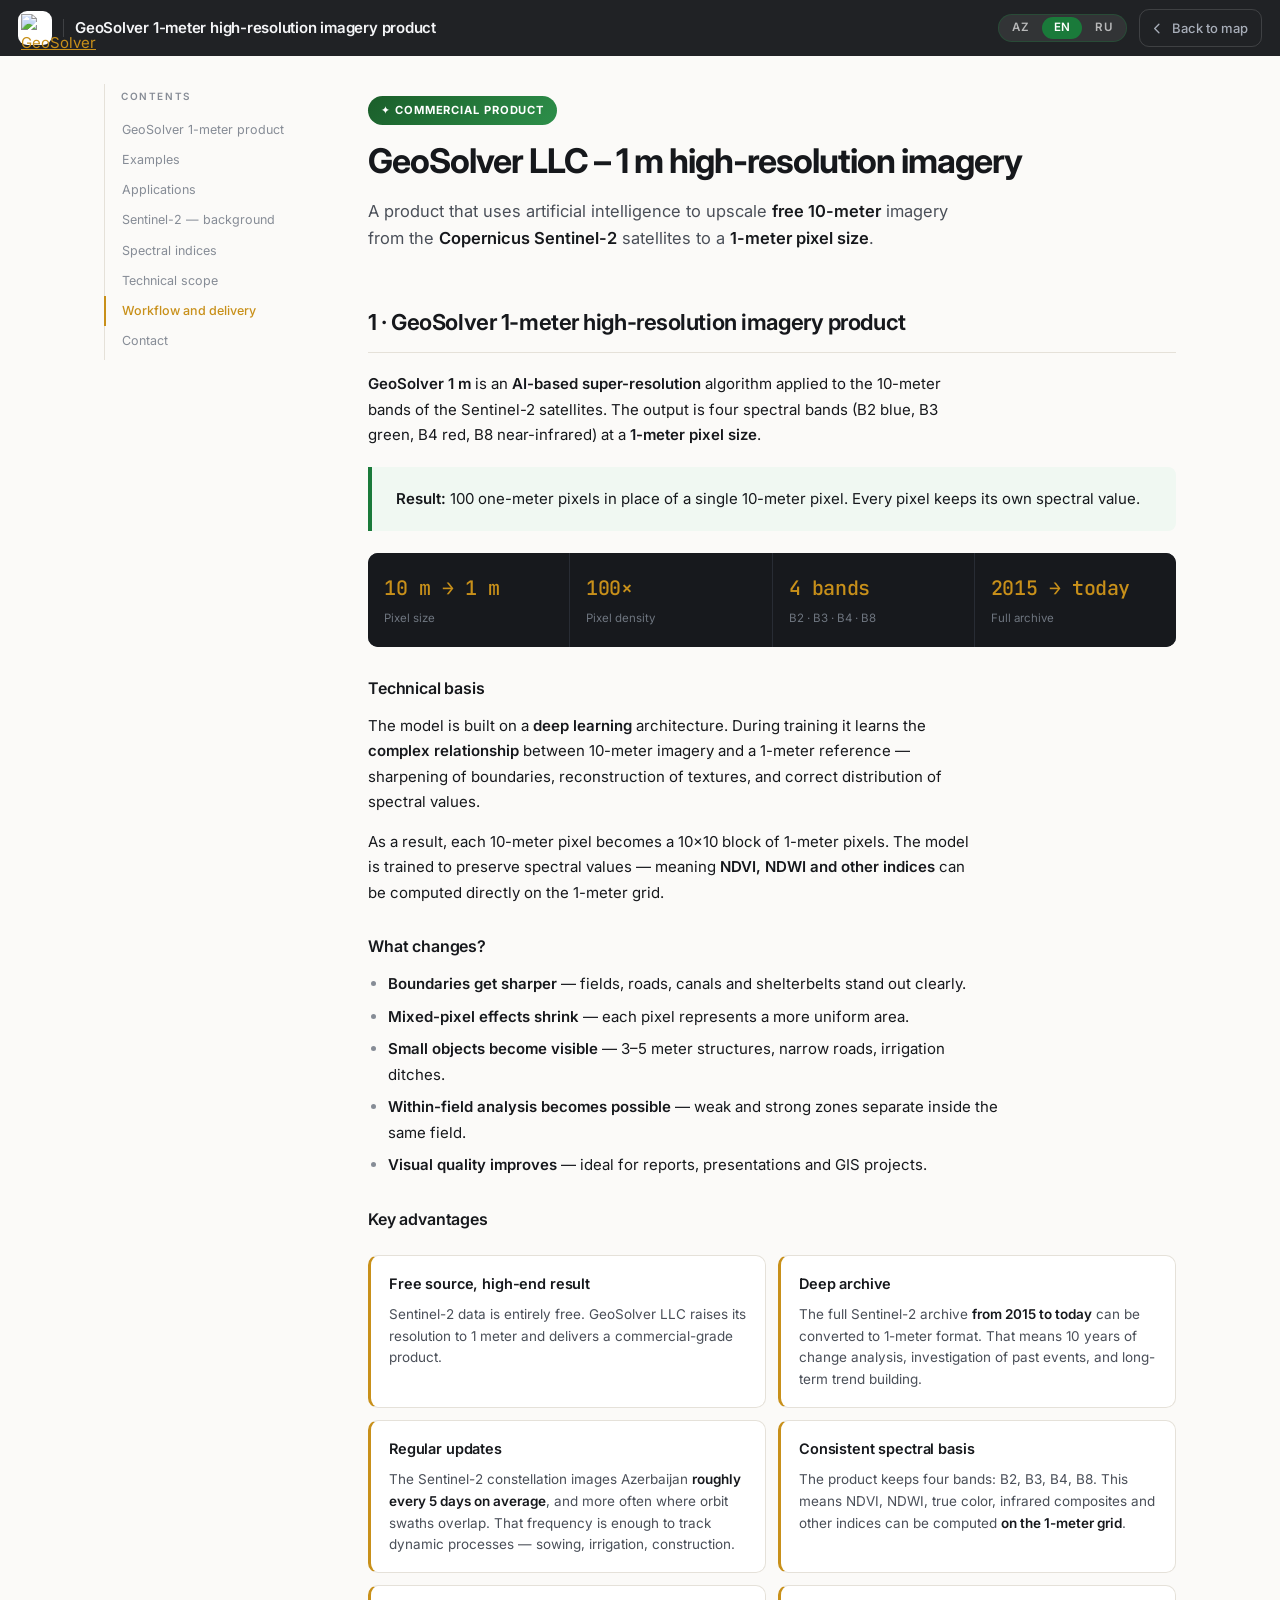
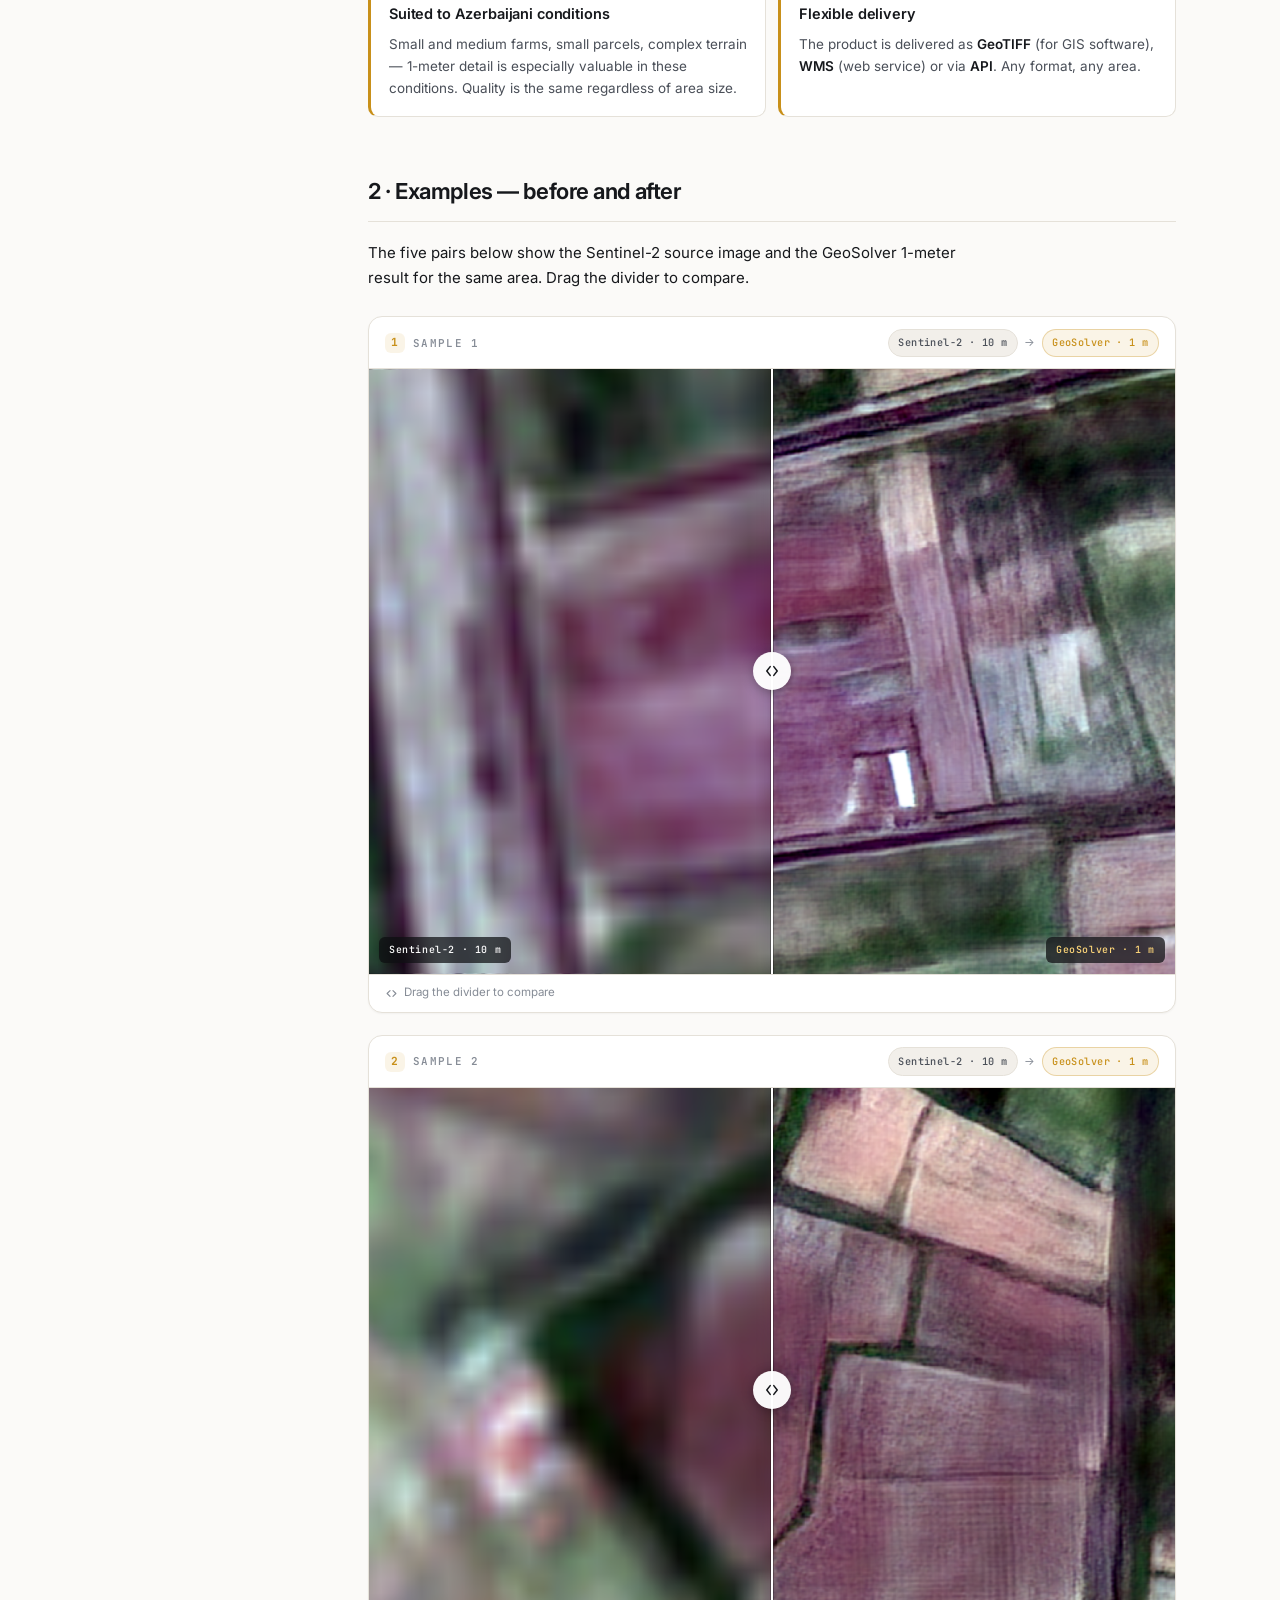
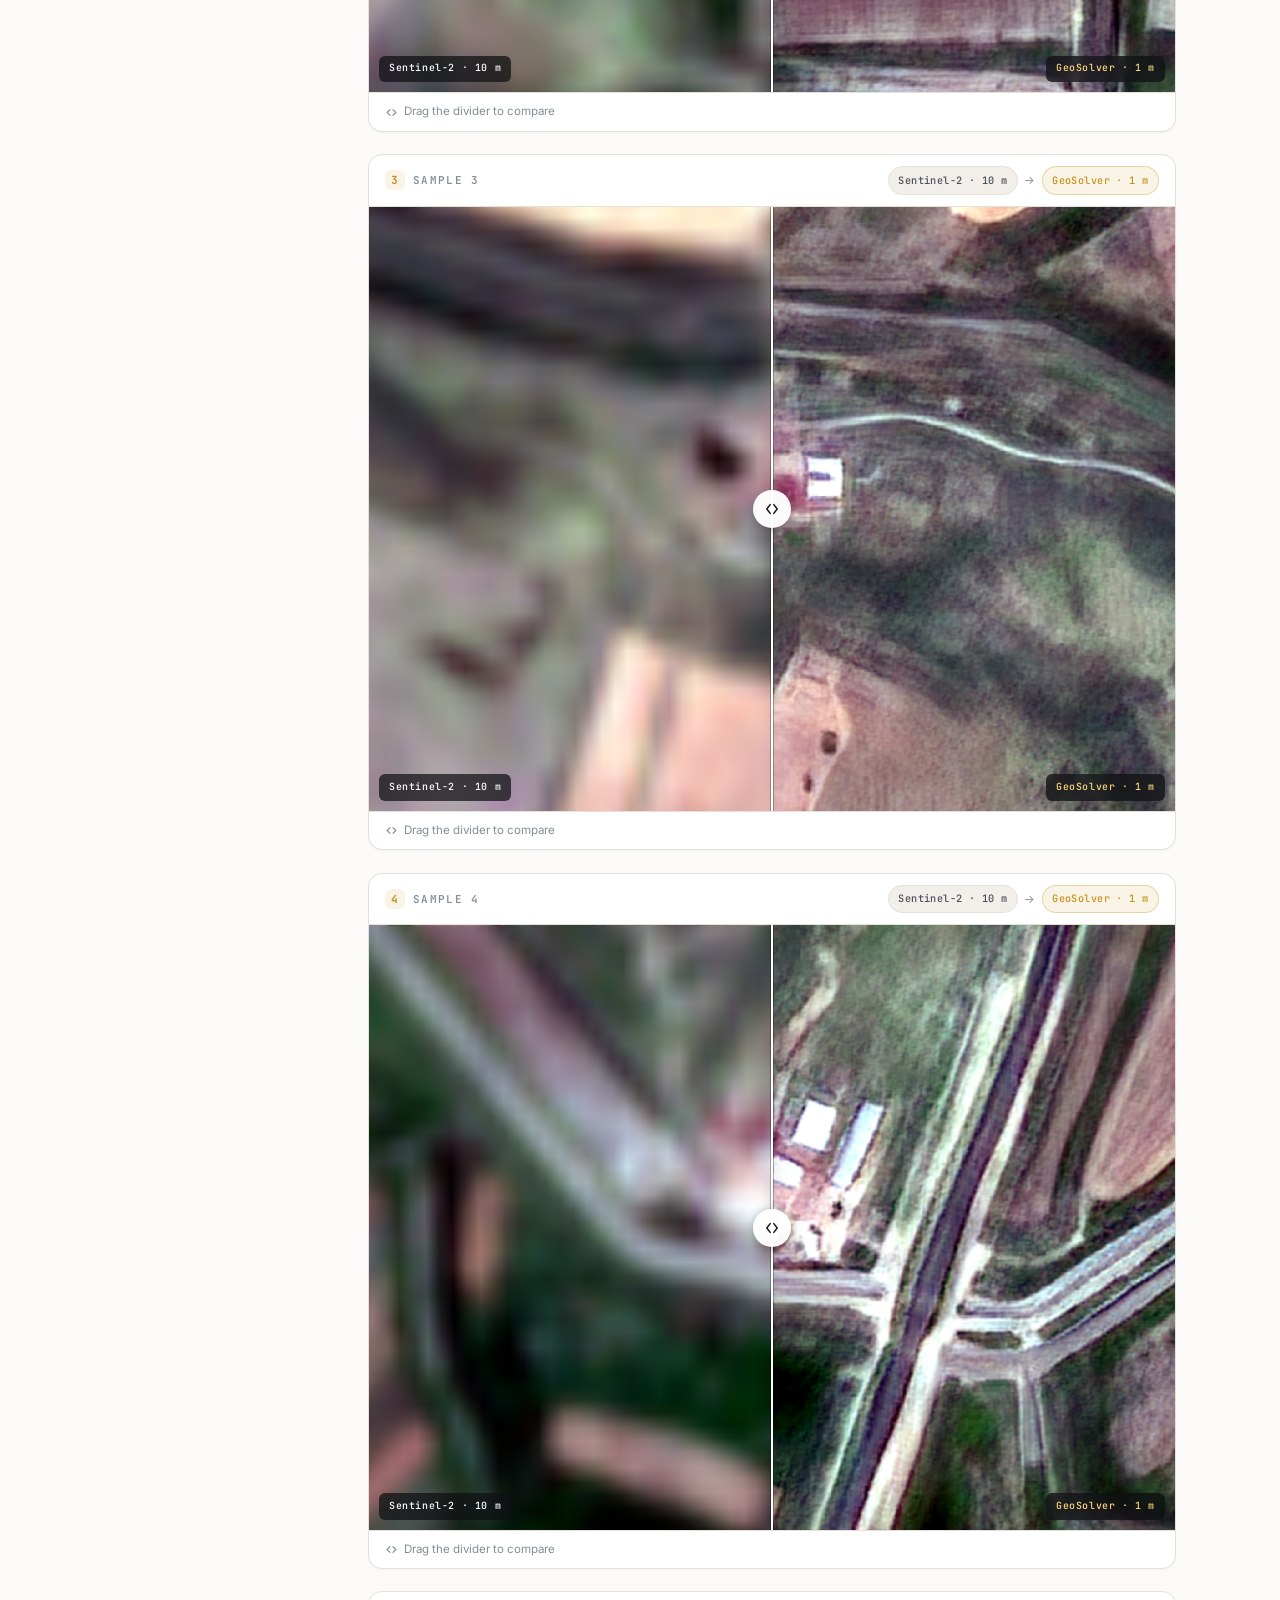
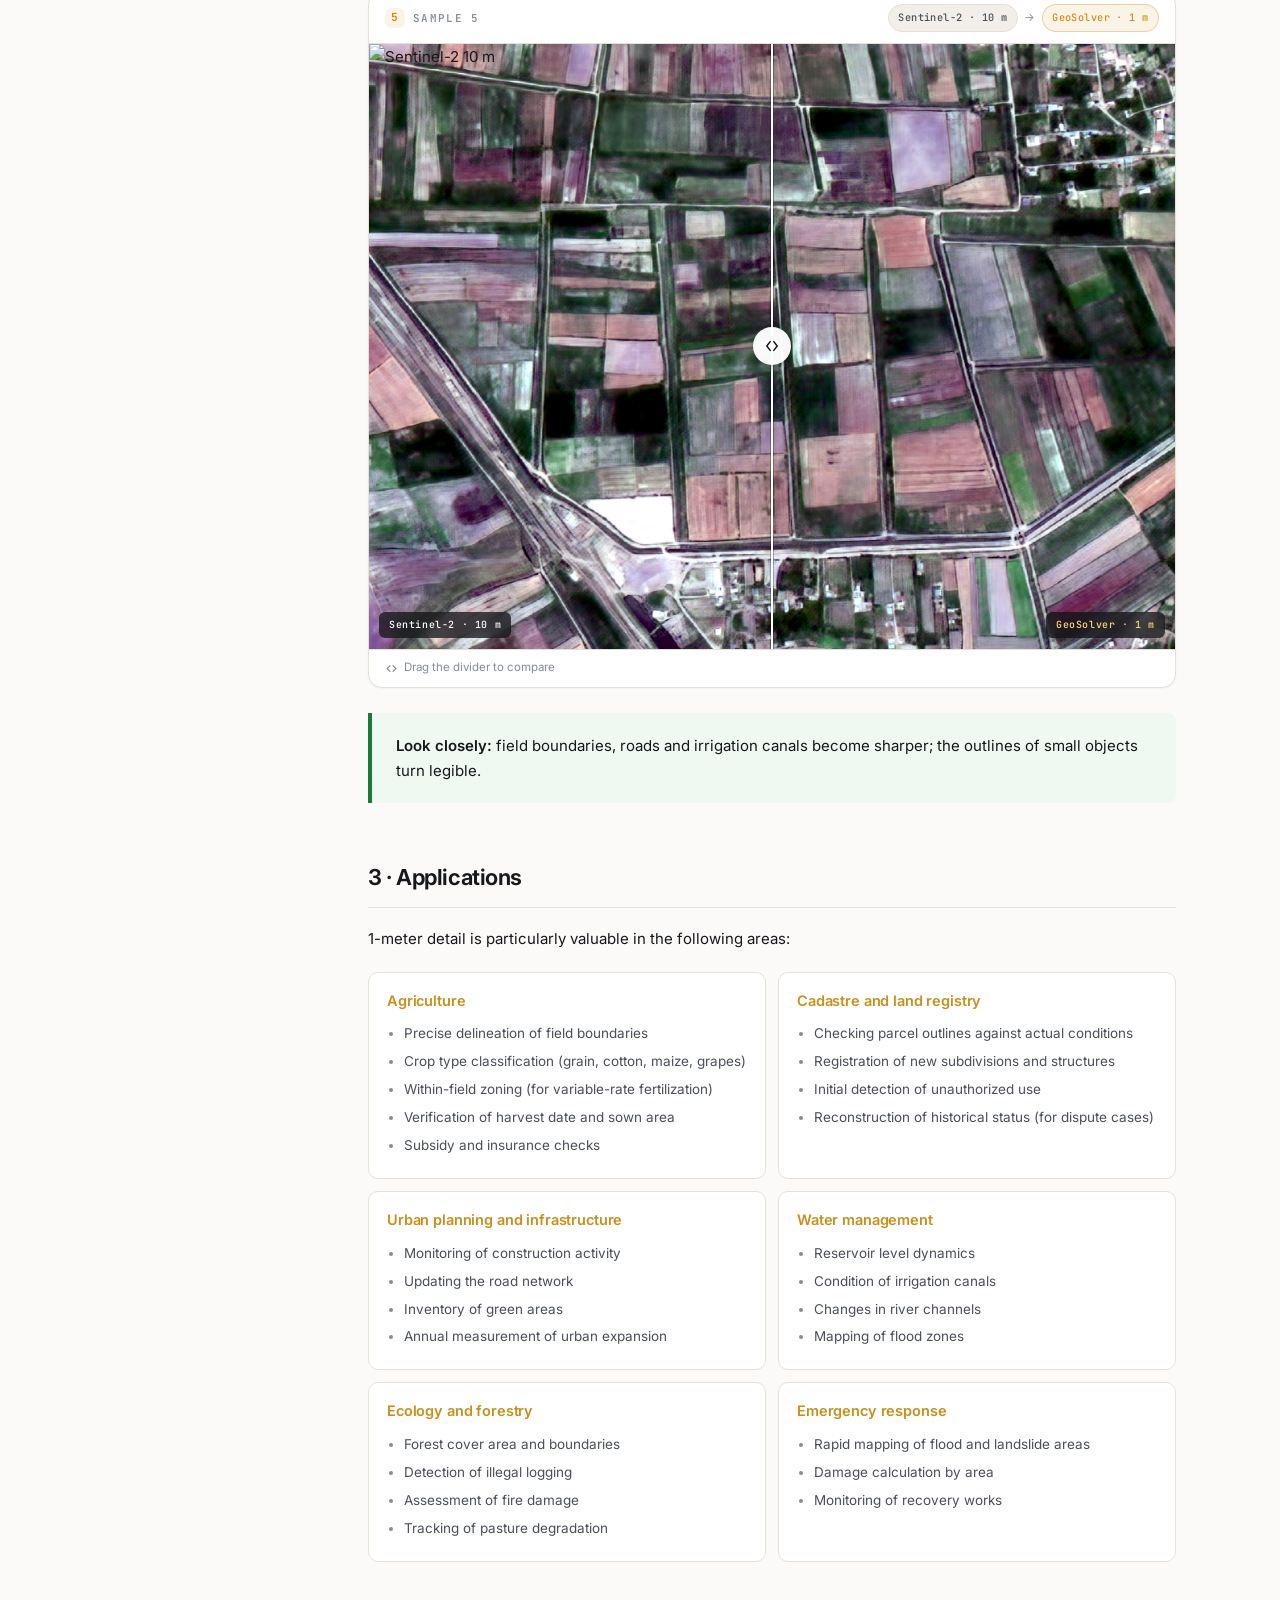
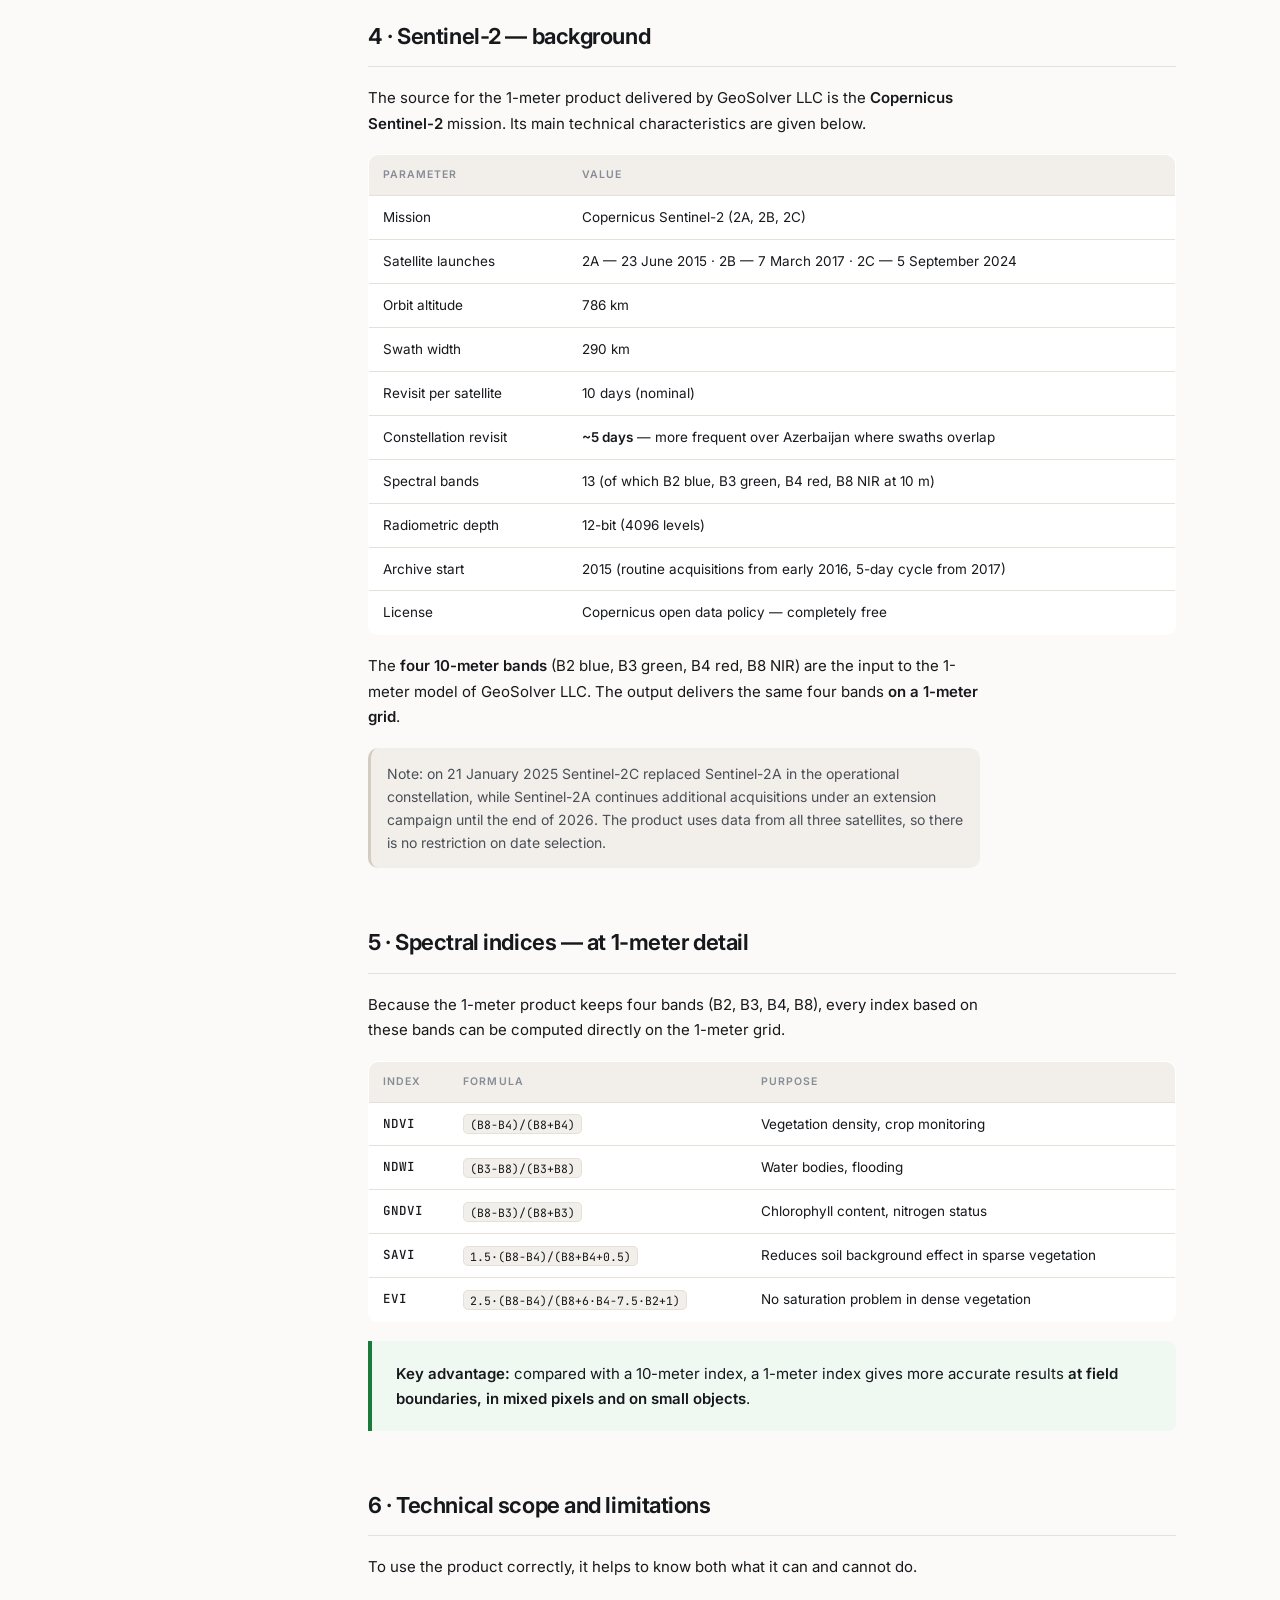
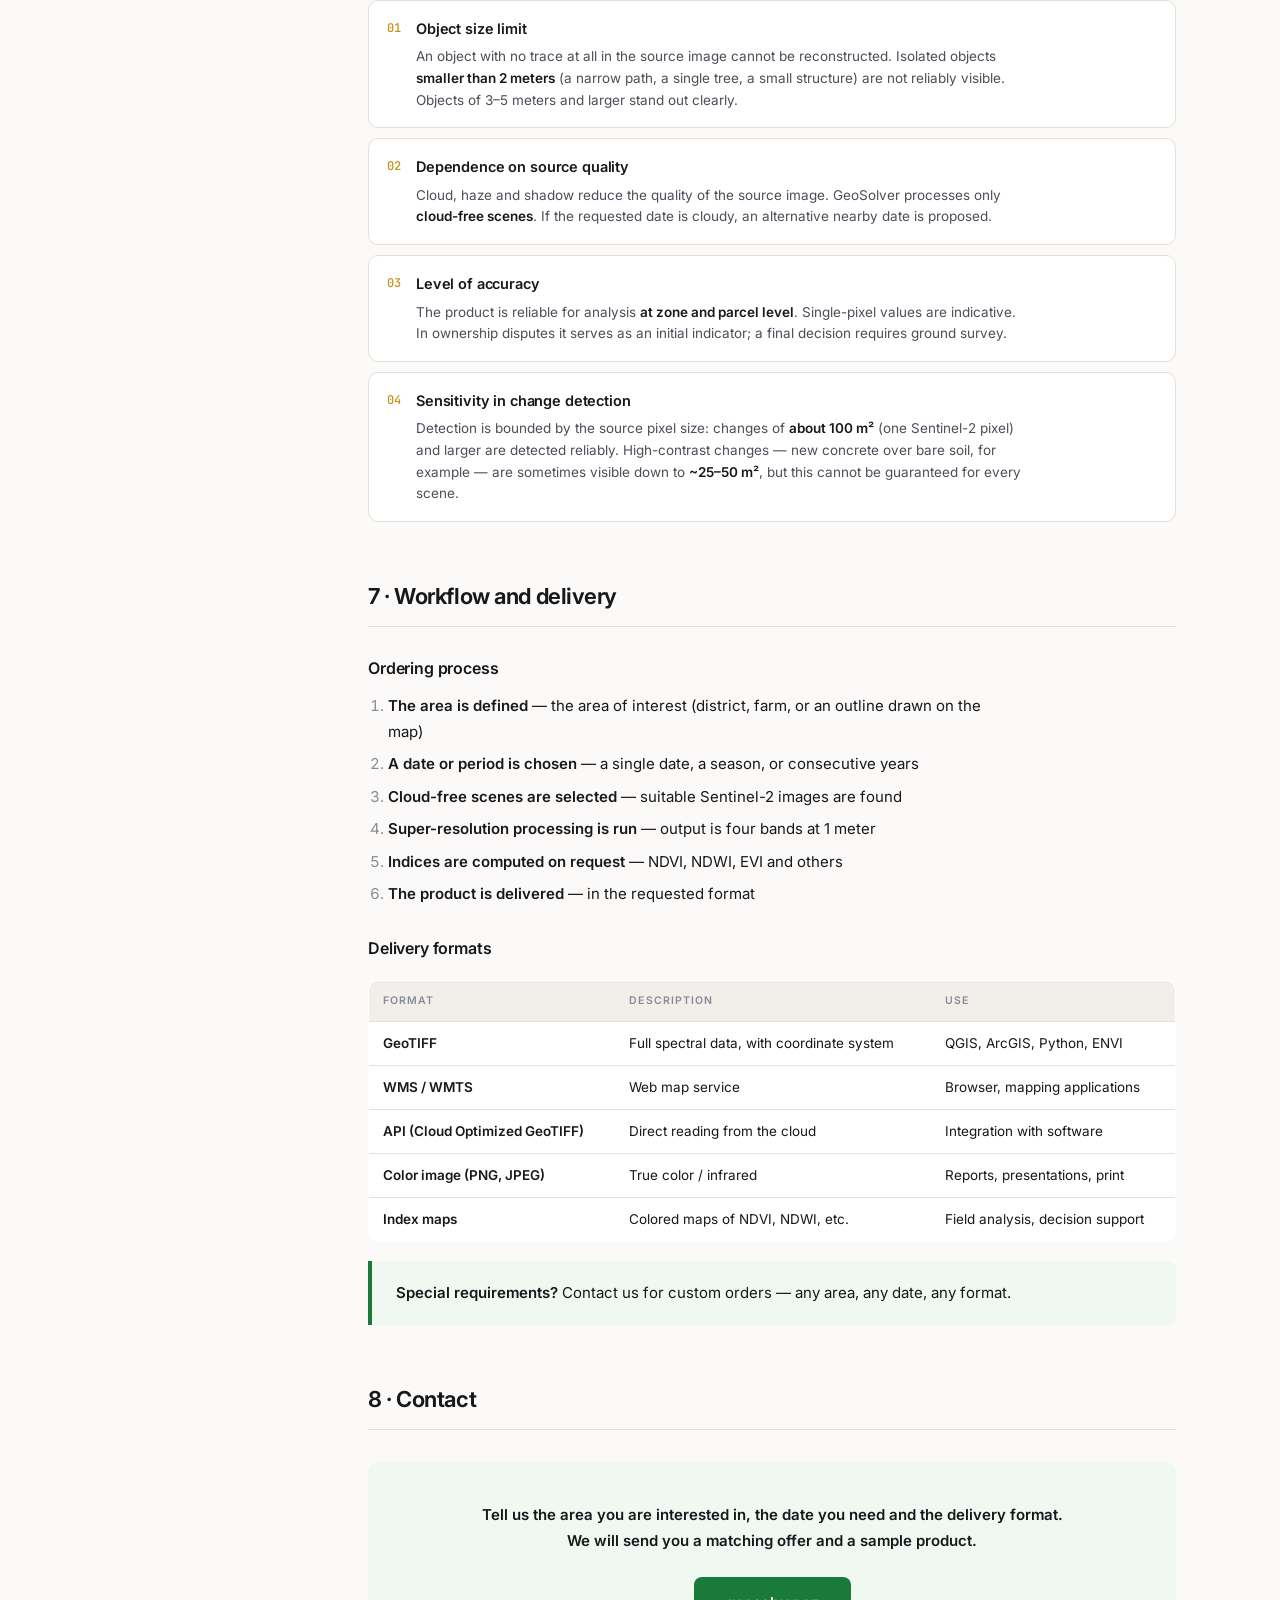
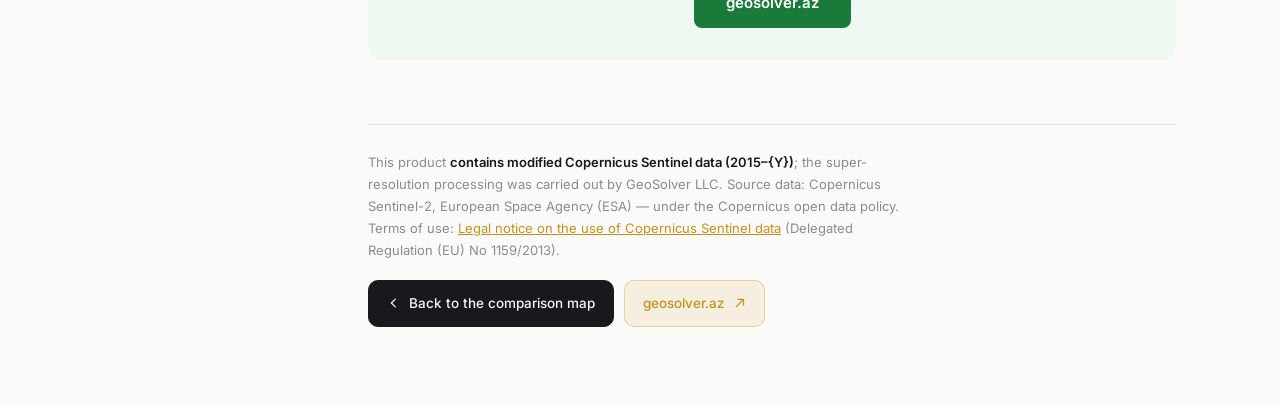
==== commit d7d9eb4f: "Update info.html" ====
--- a/info.html
+++ b/info.html
@@ -128,6 +128,164 @@
   @media (prefers-reduced-motion: reduce) {
     .lang-switch button { transition: none; }
   }
+
+  /* ══════ MÜQAYİSƏ QALEREYASI ══════ */
+  .samples {
+    display: flex;
+    flex-direction: column;
+    gap: 1.4rem;
+    margin: 1.6rem 0;
+  }
+
+  .sample {
+    border: 1px solid var(--line);
+    border-radius: 14px;
+    overflow: hidden;
+    background: var(--card);
+    box-shadow: 0 1px 2px rgba(20,22,26,.04);
+  }
+
+  .sample-top {
+    display: flex;
+    align-items: center;
+    justify-content: space-between;
+    gap: .75rem;
+    padding: .7rem 1rem;
+    border-bottom: 1px solid var(--line);
+    flex-wrap: wrap;
+  }
+
+  .sample-id {
+    display: inline-flex;
+    align-items: center;
+    gap: .5rem;
+    font-family: var(--mono);
+    font-size: .68rem;
+    font-weight: 600;
+    letter-spacing: .12em;
+    text-transform: uppercase;
+    color: var(--ink-3);
+  }
+  .sample-id b {
+    display: grid;
+    place-items: center;
+    width: 20px; height: 20px;
+    border-radius: 6px;
+    background: var(--acc-soft);
+    color: var(--acc);
+    font-size: .7rem;
+    font-weight: 700;
+  }
+
+  .sample-tags { display: flex; align-items: center; gap: .4rem; }
+  .stag {
+    font-family: var(--mono);
+    font-size: .64rem;
+    font-weight: 500;
+    letter-spacing: .04em;
+    padding: .28rem .6rem;
+    border-radius: 999px;
+    white-space: nowrap;
+  }
+  .stag-b { background: var(--paper-2, #f2efea); color: var(--ink-2); border: 1px solid var(--line); }
+  .stag-a { background: var(--acc-soft); color: var(--acc); border: 1px solid var(--acc-line); }
+  .stag-arw { color: var(--ink-3); font-size: .7rem; }
+
+  /* Müqayisə sahəsi */
+  .cmp {
+    position: relative;
+    width: 100%;
+    aspect-ratio: 4 / 3;
+    overflow: hidden;
+    background: #0e1013;
+    cursor: col-resize;
+    user-select: none;
+    -webkit-user-select: none;
+    touch-action: none;
+  }
+  .cmp img {
+    position: absolute;
+    inset: 0;
+    width: 100%;
+    height: 100%;
+    object-fit: cover;
+    display: block;
+    pointer-events: none;
+    -webkit-user-drag: none;
+  }
+  /* Üstdəki "əvvəl" şəkli kəsilir */
+  .cmp .cmp-b {
+    clip-path: inset(0 var(--clip, 50%) 0 0);
+    z-index: 2;
+  }
+
+  /* Bölücü xətt + tutacaq */
+  .cmp-bar {
+    position: absolute;
+    top: 0; bottom: 0;
+    left: 50%;
+    width: 2px;
+    margin-left: -1px;
+    background: #fff;
+    box-shadow: 0 0 0 1px rgba(0,0,0,.28), 0 0 14px rgba(0,0,0,.35);
+    z-index: 3;
+    cursor: col-resize;
+  }
+  .cmp-knob {
+    position: absolute;
+    top: 50%; left: 50%;
+    transform: translate(-50%, -50%);
+    width: 38px; height: 38px;
+    border-radius: 999px;
+    background: rgba(255,255,255,.96);
+    box-shadow: 0 2px 12px rgba(0,0,0,.32);
+    display: grid;
+    place-items: center;
+    color: #14161a;
+    transition: transform .16s cubic-bezier(.34,1.4,.64,1);
+  }
+  .cmp:hover .cmp-knob { transform: translate(-50%, -50%) scale(1.09); }
+  .cmp-bar:focus-visible { outline: none; }
+  .cmp-bar:focus-visible .cmp-knob {
+    box-shadow: 0 0 0 3px var(--acc), 0 2px 12px rgba(0,0,0,.32);
+  }
+
+  /* Küncdəki etiketlər */
+  .cmp-lbl {
+    position: absolute;
+    bottom: .65rem;
+    z-index: 4;
+    font-family: var(--mono);
+    font-size: .62rem;
+    font-weight: 500;
+    letter-spacing: .06em;
+    padding: .3rem .6rem;
+    border-radius: 6px;
+    background: rgba(14,16,19,.72);
+    backdrop-filter: blur(6px);
+    color: #fff;
+    pointer-events: none;
+    white-space: nowrap;
+  }
+  .cmp-lbl-l { left: .65rem; }
+  .cmp-lbl-r { right: .65rem; color: #ffd77a; }
+
+  .sample-hint {
+    display: flex;
+    align-items: center;
+    gap: .4rem;
+    padding: .55rem 1rem;
+    border-top: 1px solid var(--line);
+    font-size: .72rem;
+    color: var(--ink-3);
+  }
+
+  @media (max-width: 640px) {
+    .sample-top { padding: .6rem .75rem; }
+    .cmp-knob { width: 34px; height: 34px; }
+    .cmp-lbl { font-size: .58rem; }
+  }
+
 </style>
 </head>
 <body>
@@ -161,6 +319,7 @@
   <nav class="toc" id="toc">
     <div class="toc-lbl" data-i18n="tocLabel">Mündəricat</div>
     <a href="#s1" data-i18n="toc1">GeoSolver 1 metrlik məhsul</a>
+    <a href="#s2" data-i18n="toc2">Nümunələr</a>
     <a href="#s3" data-i18n="toc3">Tətbiq sahələri</a>
     <a href="#s4" data-i18n="toc4">Sentinel-2 — fon</a>
     <a href="#s5" data-i18n="toc5">Spektral indekslər</a>
@@ -231,8 +390,205 @@
     </section>
 
 
+
+    <section id="s2">
+      <h2 data-i18n="s2h2">2 · Nümunələr — əvvəl və sonra</h2>
+
+      <p data-i18n="s2p">Aşağıdakı beş cütlük eyni ərazinin Sentinel-2 mənbə görüntüsünü və GeoSolver 1 metrlik nəticəsini göstərir. Bölücünü sürüşdürərək fərqi müqayisə edin.</p>
+
+      <div class="samples">
+
+        <div class="sample">
+          <div class="sample-top">
+            <span class="sample-id"><b>1</b><span data-i18n="smpN1">Nümunə 1</span></span>
+            <span class="sample-tags">
+              <span class="stag stag-b" data-i18n="smpB">Sentinel-2 · 10 m</span>
+              <span class="stag-arw">→</span>
+              <span class="stag stag-a" data-i18n="smpA">GeoSolver · 1 m</span>
+            </span>
+          </div>
+
+          <div class="cmp" data-cmp>
+            <img class="cmp-a" src="compare_image/after_1.png"  alt="GeoSolver 1 m" loading="lazy" decoding="async"/>
+            <img class="cmp-b" src="compare_image/before_1.png" alt="Sentinel-2 10 m" loading="lazy" decoding="async"/>
+            <div class="cmp-bar" role="slider" tabindex="0"
+                 aria-label="before / after" aria-valuemin="0" aria-valuemax="100" aria-valuenow="50">
+              <span class="cmp-knob">
+                <svg width="16" height="16" viewBox="0 0 16 16" fill="none" aria-hidden="true">
+                  <path d="M6.2 3.6L2.8 8l3.4 4.4M9.8 3.6L13.2 8l-3.4 4.4"
+                        stroke="currentColor" stroke-width="1.5"
+                        stroke-linecap="round" stroke-linejoin="round"/>
+                </svg>
+              </span>
+            </div>
+            <span class="cmp-lbl cmp-lbl-l" data-i18n="smpB">Sentinel-2 · 10 m</span>
+            <span class="cmp-lbl cmp-lbl-r" data-i18n="smpA">GeoSolver · 1 m</span>
+          </div>
+
+          <div class="sample-hint">
+            <svg width="13" height="13" viewBox="0 0 16 16" fill="none" aria-hidden="true">
+              <path d="M6.2 4.4L2.6 8l3.6 3.6M9.8 4.4L13.4 8l-3.6 3.6"
+                    stroke="currentColor" stroke-width="1.4"
+                    stroke-linecap="round" stroke-linejoin="round"/>
+            </svg>
+            <span data-i18n="smpHint">Müqayisə üçün bölücünü sürüşdürün</span>
+          </div>
+        </div>
+
+        <div class="sample">
+          <div class="sample-top">
+            <span class="sample-id"><b>2</b><span data-i18n="smpN2">Nümunə 2</span></span>
+            <span class="sample-tags">
+              <span class="stag stag-b" data-i18n="smpB">Sentinel-2 · 10 m</span>
+              <span class="stag-arw">→</span>
+              <span class="stag stag-a" data-i18n="smpA">GeoSolver · 1 m</span>
+            </span>
+          </div>
+
+          <div class="cmp" data-cmp>
+            <img class="cmp-a" src="compare_image/after_2.png"  alt="GeoSolver 1 m" loading="lazy" decoding="async"/>
+            <img class="cmp-b" src="compare_image/before_2.png" alt="Sentinel-2 10 m" loading="lazy" decoding="async"/>
+            <div class="cmp-bar" role="slider" tabindex="0"
+                 aria-label="before / after" aria-valuemin="0" aria-valuemax="100" aria-valuenow="50">
+              <span class="cmp-knob">
+                <svg width="16" height="16" viewBox="0 0 16 16" fill="none" aria-hidden="true">
+                  <path d="M6.2 3.6L2.8 8l3.4 4.4M9.8 3.6L13.2 8l-3.4 4.4"
+                        stroke="currentColor" stroke-width="1.5"
+                        stroke-linecap="round" stroke-linejoin="round"/>
+                </svg>
+              </span>
+            </div>
+            <span class="cmp-lbl cmp-lbl-l" data-i18n="smpB">Sentinel-2 · 10 m</span>
+            <span class="cmp-lbl cmp-lbl-r" data-i18n="smpA">GeoSolver · 1 m</span>
+          </div>
+
+          <div class="sample-hint">
+            <svg width="13" height="13" viewBox="0 0 16 16" fill="none" aria-hidden="true">
+              <path d="M6.2 4.4L2.6 8l3.6 3.6M9.8 4.4L13.4 8l-3.6 3.6"
+                    stroke="currentColor" stroke-width="1.4"
+                    stroke-linecap="round" stroke-linejoin="round"/>
+            </svg>
+            <span data-i18n="smpHint">Müqayisə üçün bölücünü sürüşdürün</span>
+          </div>
+        </div>
+
+        <div class="sample">
+          <div class="sample-top">
+            <span class="sample-id"><b>3</b><span data-i18n="smpN3">Nümunə 3</span></span>
+            <span class="sample-tags">
+              <span class="stag stag-b" data-i18n="smpB">Sentinel-2 · 10 m</span>
+              <span class="stag-arw">→</span>
+              <span class="stag stag-a" data-i18n="smpA">GeoSolver · 1 m</span>
+            </span>
+          </div>
+
+          <div class="cmp" data-cmp>
+            <img class="cmp-a" src="compare_image/after_3.png"  alt="GeoSolver 1 m" loading="lazy" decoding="async"/>
+            <img class="cmp-b" src="compare_image/before_3.png" alt="Sentinel-2 10 m" loading="lazy" decoding="async"/>
+            <div class="cmp-bar" role="slider" tabindex="0"
+                 aria-label="before / after" aria-valuemin="0" aria-valuemax="100" aria-valuenow="50">
+              <span class="cmp-knob">
+                <svg width="16" height="16" viewBox="0 0 16 16" fill="none" aria-hidden="true">
+                  <path d="M6.2 3.6L2.8 8l3.4 4.4M9.8 3.6L13.2 8l-3.4 4.4"
+                        stroke="currentColor" stroke-width="1.5"
+                        stroke-linecap="round" stroke-linejoin="round"/>
+                </svg>
+              </span>
+            </div>
+            <span class="cmp-lbl cmp-lbl-l" data-i18n="smpB">Sentinel-2 · 10 m</span>
+            <span class="cmp-lbl cmp-lbl-r" data-i18n="smpA">GeoSolver · 1 m</span>
+          </div>
+
+          <div class="sample-hint">
+            <svg width="13" height="13" viewBox="0 0 16 16" fill="none" aria-hidden="true">
+              <path d="M6.2 4.4L2.6 8l3.6 3.6M9.8 4.4L13.4 8l-3.6 3.6"
+                    stroke="currentColor" stroke-width="1.4"
+                    stroke-linecap="round" stroke-linejoin="round"/>
+            </svg>
+            <span data-i18n="smpHint">Müqayisə üçün bölücünü sürüşdürün</span>
+          </div>
+        </div>
+
+        <div class="sample">
+          <div class="sample-top">
+            <span class="sample-id"><b>4</b><span data-i18n="smpN4">Nümunə 4</span></span>
+            <span class="sample-tags">
+              <span class="stag stag-b" data-i18n="smpB">Sentinel-2 · 10 m</span>
+              <span class="stag-arw">→</span>
+              <span class="stag stag-a" data-i18n="smpA">GeoSolver · 1 m</span>
+            </span>
+          </div>
+
+          <div class="cmp" data-cmp>
+            <img class="cmp-a" src="compare_image/after_4.png"  alt="GeoSolver 1 m" loading="lazy" decoding="async"/>
+            <img class="cmp-b" src="compare_image/before_4.png" alt="Sentinel-2 10 m" loading="lazy" decoding="async"/>
+            <div class="cmp-bar" role="slider" tabindex="0"
+                 aria-label="before / after" aria-valuemin="0" aria-valuemax="100" aria-valuenow="50">
+              <span class="cmp-knob">
+                <svg width="16" height="16" viewBox="0 0 16 16" fill="none" aria-hidden="true">
+                  <path d="M6.2 3.6L2.8 8l3.4 4.4M9.8 3.6L13.2 8l-3.4 4.4"
+                        stroke="currentColor" stroke-width="1.5"
+                        stroke-linecap="round" stroke-linejoin="round"/>
+                </svg>
+              </span>
+            </div>
+            <span class="cmp-lbl cmp-lbl-l" data-i18n="smpB">Sentinel-2 · 10 m</span>
+            <span class="cmp-lbl cmp-lbl-r" data-i18n="smpA">GeoSolver · 1 m</span>
+          </div>
+
+          <div class="sample-hint">
+            <svg width="13" height="13" viewBox="0 0 16 16" fill="none" aria-hidden="true">
+              <path d="M6.2 4.4L2.6 8l3.6 3.6M9.8 4.4L13.4 8l-3.6 3.6"
+                    stroke="currentColor" stroke-width="1.4"
+                    stroke-linecap="round" stroke-linejoin="round"/>
+            </svg>
+            <span data-i18n="smpHint">Müqayisə üçün bölücünü sürüşdürün</span>
+          </div>
+        </div>
+
+        <div class="sample">
+          <div class="sample-top">
+            <span class="sample-id"><b>5</b><span data-i18n="smpN5">Nümunə 5</span></span>
+            <span class="sample-tags">
+              <span class="stag stag-b" data-i18n="smpB">Sentinel-2 · 10 m</span>
+              <span class="stag-arw">→</span>
+              <span class="stag stag-a" data-i18n="smpA">GeoSolver · 1 m</span>
+            </span>
+          </div>
+
+          <div class="cmp" data-cmp>
+            <img class="cmp-a" src="compare_image/after_5.png"  alt="GeoSolver 1 m" loading="lazy" decoding="async"/>
+            <img class="cmp-b" src="compare_image/before_5.png" alt="Sentinel-2 10 m" loading="lazy" decoding="async"/>
+            <div class="cmp-bar" role="slider" tabindex="0"
+                 aria-label="before / after" aria-valuemin="0" aria-valuemax="100" aria-valuenow="50">
+              <span class="cmp-knob">
+                <svg width="16" height="16" viewBox="0 0 16 16" fill="none" aria-hidden="true">
+                  <path d="M6.2 3.6L2.8 8l3.4 4.4M9.8 3.6L13.2 8l-3.4 4.4"
+                        stroke="currentColor" stroke-width="1.5"
+                        stroke-linecap="round" stroke-linejoin="round"/>
+                </svg>
+              </span>
+            </div>
+            <span class="cmp-lbl cmp-lbl-l" data-i18n="smpB">Sentinel-2 · 10 m</span>
+            <span class="cmp-lbl cmp-lbl-r" data-i18n="smpA">GeoSolver · 1 m</span>
+          </div>
+
+          <div class="sample-hint">
+            <svg width="13" height="13" viewBox="0 0 16 16" fill="none" aria-hidden="true">
+              <path d="M6.2 4.4L2.6 8l3.6 3.6M9.8 4.4L13.4 8l-3.6 3.6"
+                    stroke="currentColor" stroke-width="1.4"
+                    stroke-linecap="round" stroke-linejoin="round"/>
+            </svg>
+            <span data-i18n="smpHint">Müqayisə üçün bölücünü sürüşdürün</span>
+          </div>
+        </div>
+      </div>
+
+      <div class="highlight-box" data-i18n="s2hl"><b>Diqqət yetirin:</b> sahə sərhədləri, yollar və suvarma kanalları kəskinləşir; xırda obyektlərin konturu oxunaqlı olur.</div>
+    </section>
+
     <section id="s3">
-      <h2 data-i18n="s3h2">2 · Tətbiq sahələri</h2>
+      <h2 data-i18n="s3h2">3 · Tətbiq sahələri</h2>
 
       <p data-i18n="s3p">1 metrlik dəqiqlik aşağıdakı sahələrdə xüsusilə dəyərlidir:</p>
 
@@ -302,7 +658,7 @@
     </section>
 
     <section id="s4">
-      <h2 data-i18n="s4h2">3 · Sentinel-2 — fon məlumatı</h2>
+      <h2 data-i18n="s4h2">4 · Sentinel-2 — fon məlumatı</h2>
 
       <p data-i18n="s4p1">GeoSolver MMC-nin təqdim etdiyi 1 metrlik məhsulun mənbəyi <b>Copernicus Sentinel-2</b> missiyasıdır. Aşağıda əsas texniki xarakteristikalar verilir.</p>
 
@@ -328,7 +684,7 @@
     </section>
 
     <section id="s5">
-      <h2 data-i18n="s5h2">4 · Spektral indekslər — 1 metrlik dəqiqlikdə</h2>
+      <h2 data-i18n="s5h2">5 · Spektral indekslər — 1 metrlik dəqiqlikdə</h2>
 
       <p data-i18n="s5p">1 metrlik məhsul dörd bandı (B2, B3, B4, B8) saxladığı üçün bu bandlara əsaslanan bütün indekslər birbaşa 1 metrlik şəbəkədə hesablana bilər.</p>
 
@@ -348,7 +704,7 @@
     </section>
 
     <section id="s6">
-      <h2 data-i18n="s6h2">5 · Texniki çərçivə və məhdudiyyətlər</h2>
+      <h2 data-i18n="s6h2">6 · Texniki çərçivə və məhdudiyyətlər</h2>
 
       <p data-i18n="s6p">Məhsuldan düzgün istifadə üçün onun imkanlarını və məhdudiyyətlərini bilmək lazımdır.</p>
 
@@ -373,7 +729,7 @@
     </section>
 
     <section id="s7">
-      <h2 data-i18n="s7h2">6 · İş axını və çatdırılma</h2>
+      <h2 data-i18n="s7h2">7 · İş axını və çatdırılma</h2>
 
       <h3 data-i18n="s7h3a">Sifariş prosesi</h3>
 
@@ -403,7 +759,7 @@
     </section>
 
     <section id="s8">
-      <h2 data-i18n="s8h2">7 · Əlaqə</h2>
+      <h2 data-i18n="s8h2">8 · Əlaqə</h2>
 
       <div class="contact-block">
         <p style="color:#495057;max-width:600px;margin:0.5rem auto 1.5rem;" data-i18n="s8p"><b>Maraqlanan sahəni, istədiyiniz tarixi və çatdırılma formatını bizə bildirin. Biz sizə uyğun təklif və nümunə məhsul təqdim edəcəyik.</b></p>
@@ -484,8 +840,20 @@
     p5p: "Kiçik və orta təsərrüfatlar, xırda sahələr, mürəkkəb relyef — 1 metrlik dəqiqlik bu şəraitdə xüsusilə dəyərlidir. Sahə ölçüsündən asılı olmayaraq keyfiyyət eynidir.",
     p6h: "Çevik çatdırılma",
     p6p: "Məhsul <b>GeoTIFF</b> (GIS proqramları üçün), <b>WMS</b> (veb servis) və ya <b>API</b> vasitəsilə təqdim olunur. İstənilən formatda, istənilən ərazi üçün.",
-
-    s3h2: "2 · Tətbiq sahələri",
+    toc2: "Nümunələr",
+    s2h2: "2 · Nümunələr — əvvəl və sonra",
+    s2p: "Aşağıdakı beş cütlük eyni ərazinin Sentinel-2 mənbə görüntüsünü və GeoSolver 1 metrlik nəticəsini göstərir. Bölücünü sürüşdürərək fərqi müqayisə edin.",
+    s2hl: "<b>Diqqət yetirin:</b> sahə sərhədləri, yollar və suvarma kanalları kəskinləşir; xırda obyektlərin konturu oxunaqlı olur.",
+    smpB: "Sentinel-2 · 10 m",
+    smpA: "GeoSolver · 1 m",
+    smpHint: "Müqayisə üçün bölücünü sürüşdürün",
+    smpN1: "Nümunə 1",
+    smpN2: "Nümunə 2",
+    smpN3: "Nümunə 3",
+    smpN4: "Nümunə 4",
+    smpN5: "Nümunə 5",
+
+    s3h2: "3 · Tətbiq sahələri",
     s3p: "1 metrlik dəqiqlik aşağıdakı sahələrdə xüsusilə dəyərlidir:",
     a1h: "Kənd təsərrüfatı",
     a1l1: "Sahə sərhədlərinin dəqiq çəkilməsi",
@@ -518,7 +886,7 @@
     a6l2: "Zərərin sahə üzrə hesablanması",
     a6l3: "Bərpa işlərinin izlənməsi",
 
-    s4h2: "3 · Sentinel-2 — fon məlumatı",
+    s4h2: "4 · Sentinel-2 — fon məlumatı",
     s4p1: "GeoSolver MMC-nin təqdim etdiyi 1 metrlik məhsulun mənbəyi <b>Copernicus Sentinel-2</b> missiyasıdır. Aşağıda əsas texniki xarakteristikalar verilir.",
     s4th1: "Parametr",
     s4th2: "Dəyər",
@@ -535,7 +903,7 @@
     s4p2: "<b>10 metrlik dörd band</b> (B2 mavi, B3 yaşıl, B4 qırmızı, B8 NIR) GeoSolver MMC-nin 1 metrlik modelinin giriş məlumatlarıdır. Çıxışda eyni dörd band <b>1 metrlik şəbəkədə</b> təqdim olunur.",
     s4note: "Qeyd: 21 yanvar 2025-ci ildə əməliyyat konstelyasiyasında Sentinel-2A-nı Sentinel-2C əvəz etmişdir; Sentinel-2A isə uzadılmış kampaniya çərçivəsində 2026-cı ilin sonuna qədər əlavə çəkilişlər aparır. Məhsul üçün hər üç peykin məlumatı istifadə olunur, ona görə də tarix seçimində məhdudiyyət yoxdur.",
 
-    s5h2: "4 · Spektral indekslər — 1 metrlik dəqiqlikdə",
+    s5h2: "5 · Spektral indekslər — 1 metrlik dəqiqlikdə",
     s5p: "1 metrlik məhsul dörd bandı (B2, B3, B4, B8) saxladığı üçün bu bandlara əsaslanan bütün indekslər birbaşa 1 metrlik şəbəkədə hesablana bilər.",
     s5th1: "İndeks", s5th2: "Düstur", s5th3: "Təyinat",
     s5r1: "Bitki sıxlığı, məhsul monitorinqi",
@@ -545,7 +913,7 @@
     s5r5: "Sıx bitkidə doyma problemi olmadan",
     s5hl: "<b>Əsas üstünlük:</b> 10 metrlik indekslə müqayisədə 1 metrlik indeks <b>sahə sərhədlərində, qarışıq piksellərdə və xırda obyektlərdə</b> daha dəqiq nəticə verir.",
 
-    s6h2: "5 · Texniki çərçivə və məhdudiyyətlər",
+    s6h2: "6 · Texniki çərçivə və məhdudiyyətlər",
     s6p: "Məhsuldan düzgün istifadə üçün onun imkanlarını və məhdudiyyətlərini bilmək lazımdır.",
     l1h: "Obyekt ölçüsü həddi",
     l1p: "Mənbə görüntüdə heç bir izi olmayan obyekt bərpa oluna bilməz. <b>2 metrdən kiçik</b> tək obyektlər (dar cığır, tək ağac, kiçik tikili) etibarlı görünmür. 3–5 metr və daha böyük obyektlər aydın seçilir.",
@@ -556,7 +924,7 @@
     l4h: "Dəyişiklik analizində həssaslıq",
     l4p: "Aşkarlama həddi mənbə pikselinin ölçüsü ilə məhdudlaşır: <b>təxminən 100 m²</b> (bir Sentinel-2 pikseli) və daha böyük dəyişikliklər etibarlı aşkarlanır. Kontrastı yüksək dəyişikliklər (məsələn, torpaq üzərində yeni beton örtük) bəzən <b>~25–50 m²</b> səviyyəsində də görünür, lakin bu, hər səhnədə təmin olunmur.",
 
-    s7h2: "6 · İş axını və çatdırılma",
+    s7h2: "7 · İş axını və çatdırılma",
     s7h3a: "Sifariş prosesi",
     s7o1: "<b>Ərazi müəyyən edilir</b> — maraq zonası (rayon, təsərrüfat, ya xəritədə çəkilmiş kontur)",
     s7o2: "<b>Tarix və ya dövr seçilir</b> — tək tarix, mövsüm, ya ardıcıl illər",
@@ -573,7 +941,7 @@
     s7r5a: "<b>İndeks xəritələri</b>", s7r5b: "NDVI, NDWI və s. rəngli xəritə", s7r5c: "Sahə analizi, qərar dəstəyi",
     s7hl: "<b>Xüsusi tələblər?</b> Fərdi sifarişlər üçün bizimlə əlaqə saxlayın — istənilən ərazi, istənilən tarix, istənilən format.",
 
-    s8h2: "7 · Əlaqə",
+    s8h2: "8 · Əlaqə",
     s8p: "<b>Maraqlanan sahəni, istədiyiniz tarixi və çatdırılma formatını bizə bildirin. Biz sizə uyğun təklif və nümunə məhsul təqdim edəcəyik.</b>",
 
     footSrc: "Bu məhsul <b>dəyişdirilmiş Copernicus Sentinel məlumatlarını (2015–{Y})</b> ehtiva edir; superrezolyusiya emalı GeoSolver MMC tərəfindən aparılmışdır. Mənbə məlumat: Copernicus Sentinel-2, Avropa Kosmik Agentliyi (ESA) — Copernicus açıq məlumat siyasəti əsasında. İstifadə şərtləri: <a href=\"https://sentinels.copernicus.eu/documents/247904/690755/Sentinel_Data_Legal_Notice\" target=\"_blank\" rel=\"noopener\">Copernicus Sentinel məlumatlarının istifadəsi haqqında hüquqi bildiriş</a> (Delegated Regulation (EU) No 1159/2013).",
@@ -629,8 +997,20 @@
     p5p: "Small and medium farms, small parcels, complex terrain — 1-meter detail is especially valuable in these conditions. Quality is the same regardless of area size.",
     p6h: "Flexible delivery",
     p6p: "The product is delivered as <b>GeoTIFF</b> (for GIS software), <b>WMS</b> (web service) or via <b>API</b>. Any format, any area.",
-
-    s3h2: "2 · Applications",
+    toc2: "Examples",
+    s2h2: "2 · Examples — before and after",
+    s2p: "The five pairs below show the Sentinel-2 source image and the GeoSolver 1-meter result for the same area. Drag the divider to compare.",
+    s2hl: "<b>Look closely:</b> field boundaries, roads and irrigation canals become sharper; the outlines of small objects turn legible.",
+    smpB: "Sentinel-2 · 10 m",
+    smpA: "GeoSolver · 1 m",
+    smpHint: "Drag the divider to compare",
+    smpN1: "Sample 1",
+    smpN2: "Sample 2",
+    smpN3: "Sample 3",
+    smpN4: "Sample 4",
+    smpN5: "Sample 5",
+
+    s3h2: "3 · Applications",
     s3p: "1-meter detail is particularly valuable in the following areas:",
     a1h: "Agriculture",
     a1l1: "Precise delineation of field boundaries",
@@ -663,7 +1043,7 @@
     a6l2: "Damage calculation by area",
     a6l3: "Monitoring of recovery works",
 
-    s4h2: "3 · Sentinel-2 — background",
+    s4h2: "4 · Sentinel-2 — background",
     s4p1: "The source for the 1-meter product delivered by GeoSolver LLC is the <b>Copernicus Sentinel-2</b> mission. Its main technical characteristics are given below.",
     s4th1: "Parameter",
     s4th2: "Value",
@@ -680,7 +1060,7 @@
     s4p2: "The <b>four 10-meter bands</b> (B2 blue, B3 green, B4 red, B8 NIR) are the input to the 1-meter model of GeoSolver LLC. The output delivers the same four bands <b>on a 1-meter grid</b>.",
     s4note: "Note: on 21 January 2025 Sentinel-2C replaced Sentinel-2A in the operational constellation, while Sentinel-2A continues additional acquisitions under an extension campaign until the end of 2026. The product uses data from all three satellites, so there is no restriction on date selection.",
 
-    s5h2: "4 · Spectral indices — at 1-meter detail",
+    s5h2: "5 · Spectral indices — at 1-meter detail",
     s5p: "Because the 1-meter product keeps four bands (B2, B3, B4, B8), every index based on these bands can be computed directly on the 1-meter grid.",
     s5th1: "Index", s5th2: "Formula", s5th3: "Purpose",
     s5r1: "Vegetation density, crop monitoring",
@@ -690,7 +1070,7 @@
     s5r5: "No saturation problem in dense vegetation",
     s5hl: "<b>Key advantage:</b> compared with a 10-meter index, a 1-meter index gives more accurate results <b>at field boundaries, in mixed pixels and on small objects</b>.",
 
-    s6h2: "5 · Technical scope and limitations",
+    s6h2: "6 · Technical scope and limitations",
     s6p: "To use the product correctly, it helps to know both what it can and cannot do.",
     l1h: "Object size limit",
     l1p: "An object with no trace at all in the source image cannot be reconstructed. Isolated objects <b>smaller than 2 meters</b> (a narrow path, a single tree, a small structure) are not reliably visible. Objects of 3–5 meters and larger stand out clearly.",
@@ -701,7 +1081,7 @@
     l4h: "Sensitivity in change detection",
     l4p: "Detection is bounded by the source pixel size: changes of <b>about 100 m²</b> (one Sentinel-2 pixel) and larger are detected reliably. High-contrast changes — new concrete over bare soil, for example — are sometimes visible down to <b>~25–50 m²</b>, but this cannot be guaranteed for every scene.",
 
-    s7h2: "6 · Workflow and delivery",
+    s7h2: "7 · Workflow and delivery",
     s7h3a: "Ordering process",
     s7o1: "<b>The area is defined</b> — the area of interest (district, farm, or an outline drawn on the map)",
     s7o2: "<b>A date or period is chosen</b> — a single date, a season, or consecutive years",
@@ -718,7 +1098,7 @@
     s7r5a: "<b>Index maps</b>", s7r5b: "Colored maps of NDVI, NDWI, etc.", s7r5c: "Field analysis, decision support",
     s7hl: "<b>Special requirements?</b> Contact us for custom orders — any area, any date, any format.",
 
-    s8h2: "7 · Contact",
+    s8h2: "8 · Contact",
     s8p: "<b>Tell us the area you are interested in, the date you need and the delivery format. We will send you a matching offer and a sample product.</b>",
 
     footSrc: "This product <b>contains modified Copernicus Sentinel data (2015–{Y})</b>; the super-resolution processing was carried out by GeoSolver LLC. Source data: Copernicus Sentinel-2, European Space Agency (ESA) — under the Copernicus open data policy. Terms of use: <a href=\"https://sentinels.copernicus.eu/documents/247904/690755/Sentinel_Data_Legal_Notice\" target=\"_blank\" rel=\"noopener\">Legal notice on the use of Copernicus Sentinel data</a> (Delegated Regulation (EU) No 1159/2013).",
@@ -774,8 +1154,20 @@
     p5p: "Мелкие и средние хозяйства, небольшие участки, сложный рельеф — метровая детализация особенно ценна в таких условиях. Качество одинаково независимо от размера участка.",
     p6h: "Гибкая поставка",
     p6p: "Продукт предоставляется в виде <b>GeoTIFF</b> (для ГИС-программ), <b>WMS</b> (веб-сервис) или через <b>API</b>. В любом формате, для любой территории.",
-
-    s3h2: "2 · Области применения",
+    toc2: "Примеры",
+    s2h2: "2 · Примеры — до и после",
+    s2p: "Пять пар ниже показывают исходный снимок Sentinel-2 и метровый результат GeoSolver для одной и той же территории. Перетащите разделитель, чтобы сравнить.",
+    s2hl: "<b>Обратите внимание:</b> границы участков, дороги и оросительные каналы становятся резче; контуры мелких объектов читаются отчётливо.",
+    smpB: "Sentinel-2 · 10 м",
+    smpA: "GeoSolver · 1 м",
+    smpHint: "Перетащите разделитель для сравнения",
+    smpN1: "Образец 1",
+    smpN2: "Образец 2",
+    smpN3: "Образец 3",
+    smpN4: "Образец 4",
+    smpN5: "Образец 5",
+
+    s3h2: "3 · Области применения",
     s3p: "Метровая детализация особенно ценна в следующих областях:",
     a1h: "Сельское хозяйство",
     a1l1: "Точное построение границ участков",
@@ -808,7 +1200,7 @@
     a6l2: "Расчёт ущерба по площади",
     a6l3: "Отслеживание восстановительных работ",
 
-    s4h2: "3 · Sentinel-2 — справочная информация",
+    s4h2: "4 · Sentinel-2 — справочная информация",
     s4p1: "Источником 1-метрового продукта, предоставляемого ООО GeoSolver, является миссия <b>Copernicus Sentinel-2</b>. Ниже приведены основные технические характеристики.",
     s4th1: "Параметр",
     s4th2: "Значение",
@@ -825,7 +1217,7 @@
     s4p2: "<b>Четыре 10-метровых канала</b> (B2 синий, B3 зелёный, B4 красный, B8 БИК) являются входными данными метровой модели ООО GeoSolver. На выходе те же четыре канала предоставляются <b>на метровой сетке</b>.",
     s4note: "Примечание: 21 января 2025 года Sentinel-2C заменил Sentinel-2A в составе оперативной группировки, а сам Sentinel-2A в рамках продлённой кампании ведёт дополнительную съёмку до конца 2026 года. Продукт использует данные всех трёх спутников, поэтому ограничений по выбору даты нет.",
 
-    s5h2: "4 · Спектральные индексы — с детализацией 1 метр",
+    s5h2: "5 · Спектральные индексы — с детализацией 1 метр",
     s5p: "Поскольку 1-метровый продукт сохраняет четыре канала (B2, B3, B4, B8), все индексы на основе этих каналов можно рассчитывать непосредственно на метровой сетке.",
     s5th1: "Индекс", s5th2: "Формула", s5th3: "Назначение",
     s5r1: "Плотность растительности, мониторинг урожая",
@@ -835,7 +1227,7 @@
     s5r5: "Без эффекта насыщения при густой растительности",
     s5hl: "<b>Основное преимущество:</b> по сравнению с 10-метровым индексом 1-метровый индекс даёт более точный результат <b>на границах участков, в смешанных пикселях и на мелких объектах</b>.",
 
-    s6h2: "5 · Технические рамки и ограничения",
+    s6h2: "6 · Технические рамки и ограничения",
     s6p: "Для правильного использования продукта важно знать его возможности и ограничения.",
     l1h: "Предел размера объекта",
     l1p: "Объект, не оставивший никакого следа на исходном снимке, восстановлен быть не может. Отдельные объекты <b>меньше 2 метров</b> (узкая тропа, одиночное дерево, малая постройка) надёжно не различаются. Объекты от 3–5 метров и больше читаются отчётливо.",
@@ -846,7 +1238,7 @@
     l4h: "Чувствительность при анализе изменений",
     l4p: "Порог обнаружения ограничен размером исходного пикселя: изменения <b>примерно от 100 м²</b> (один пиксель Sentinel-2) и крупнее выявляются надёжно. Высококонтрастные изменения — например, новое бетонное покрытие на голой почве — иногда заметны и на уровне <b>~25–50 м²</b>, но это не гарантируется для каждой сцены.",
 
-    s7h2: "6 · Рабочий процесс и поставка",
+    s7h2: "7 · Рабочий процесс и поставка",
     s7h3a: "Процесс заказа",
     s7o1: "<b>Определяется территория</b> — зона интереса (район, хозяйство или контур, нарисованный на карте)",
     s7o2: "<b>Выбирается дата или период</b> — одна дата, сезон или последовательные годы",
@@ -863,7 +1255,7 @@
     s7r5a: "<b>Карты индексов</b>", s7r5b: "Цветные карты NDVI, NDWI и др.", s7r5c: "Анализ участков, поддержка решений",
     s7hl: "<b>Особые требования?</b> Свяжитесь с нами для индивидуальных заказов — любая территория, любая дата, любой формат.",
 
-    s8h2: "7 · Контакты",
+    s8h2: "8 · Контакты",
     s8p: "<b>Сообщите нам интересующую территорию, нужную дату и формат поставки. Мы направим вам подходящее предложение и образец продукта.</b>",
 
     footSrc: "Данный продукт <b>содержит изменённые данные Copernicus Sentinel (2015–{Y})</b>; обработка сверхразрешения выполнена ООО GeoSolver. Исходные данные: Copernicus Sentinel-2, Европейское космическое агентство (ESA) — в рамках политики открытых данных Copernicus. Условия использования: <a href=\"https://sentinels.copernicus.eu/documents/247904/690755/Sentinel_Data_Legal_Notice\" target=\"_blank\" rel=\"noopener\">правовое уведомление об использовании данных Copernicus Sentinel</a> (Delegated Regulation (EU) No 1159/2013).",
@@ -943,6 +1335,50 @@
   });
 }, { rootMargin: '-15% 0px -70% 0px' });
 secs.forEach(s => s && obs.observe(s));
+
+
+/* ══════ MÜQAYİSƏ SLAYDERİ ══════ */
+document.querySelectorAll('[data-cmp]').forEach(function (cmp) {
+  var before = cmp.querySelector('.cmp-b');
+  var bar    = cmp.querySelector('.cmp-bar');
+  var pos    = 50;
+  var drag   = false;
+
+  function set(p) {
+    pos = Math.max(0, Math.min(100, p));
+    before.style.setProperty('--clip', (100 - pos) + '%');
+    bar.style.left = pos + '%';
+    bar.setAttribute('aria-valuenow', Math.round(pos));
+  }
+
+  function fromEvent(e) {
+    var r = cmp.getBoundingClientRect();
+    if (!r.width) return;
+    set(((e.clientX - r.left) / r.width) * 100);
+  }
+
+  cmp.addEventListener('pointerdown', function (e) {
+    drag = true;
+    if (cmp.setPointerCapture) { try { cmp.setPointerCapture(e.pointerId); } catch (x) {} }
+    fromEvent(e);
+    e.preventDefault();
+  });
+  cmp.addEventListener('pointermove', function (e) { if (drag) fromEvent(e); });
+  ['pointerup', 'pointercancel', 'pointerleave'].forEach(function (ev) {
+    cmp.addEventListener(ev, function () { drag = false; });
+  });
+
+  bar.addEventListener('keydown', function (e) {
+    var step = e.shiftKey ? 10 : 2;
+    if (e.key === 'ArrowLeft')  { set(pos - step); e.preventDefault(); }
+    if (e.key === 'ArrowRight') { set(pos + step); e.preventDefault(); }
+    if (e.key === 'Home')       { set(0);   e.preventDefault(); }
+    if (e.key === 'End')        { set(100); e.preventDefault(); }
+  });
+
+  set(50);
+});
+
 </script>
 
 </body>
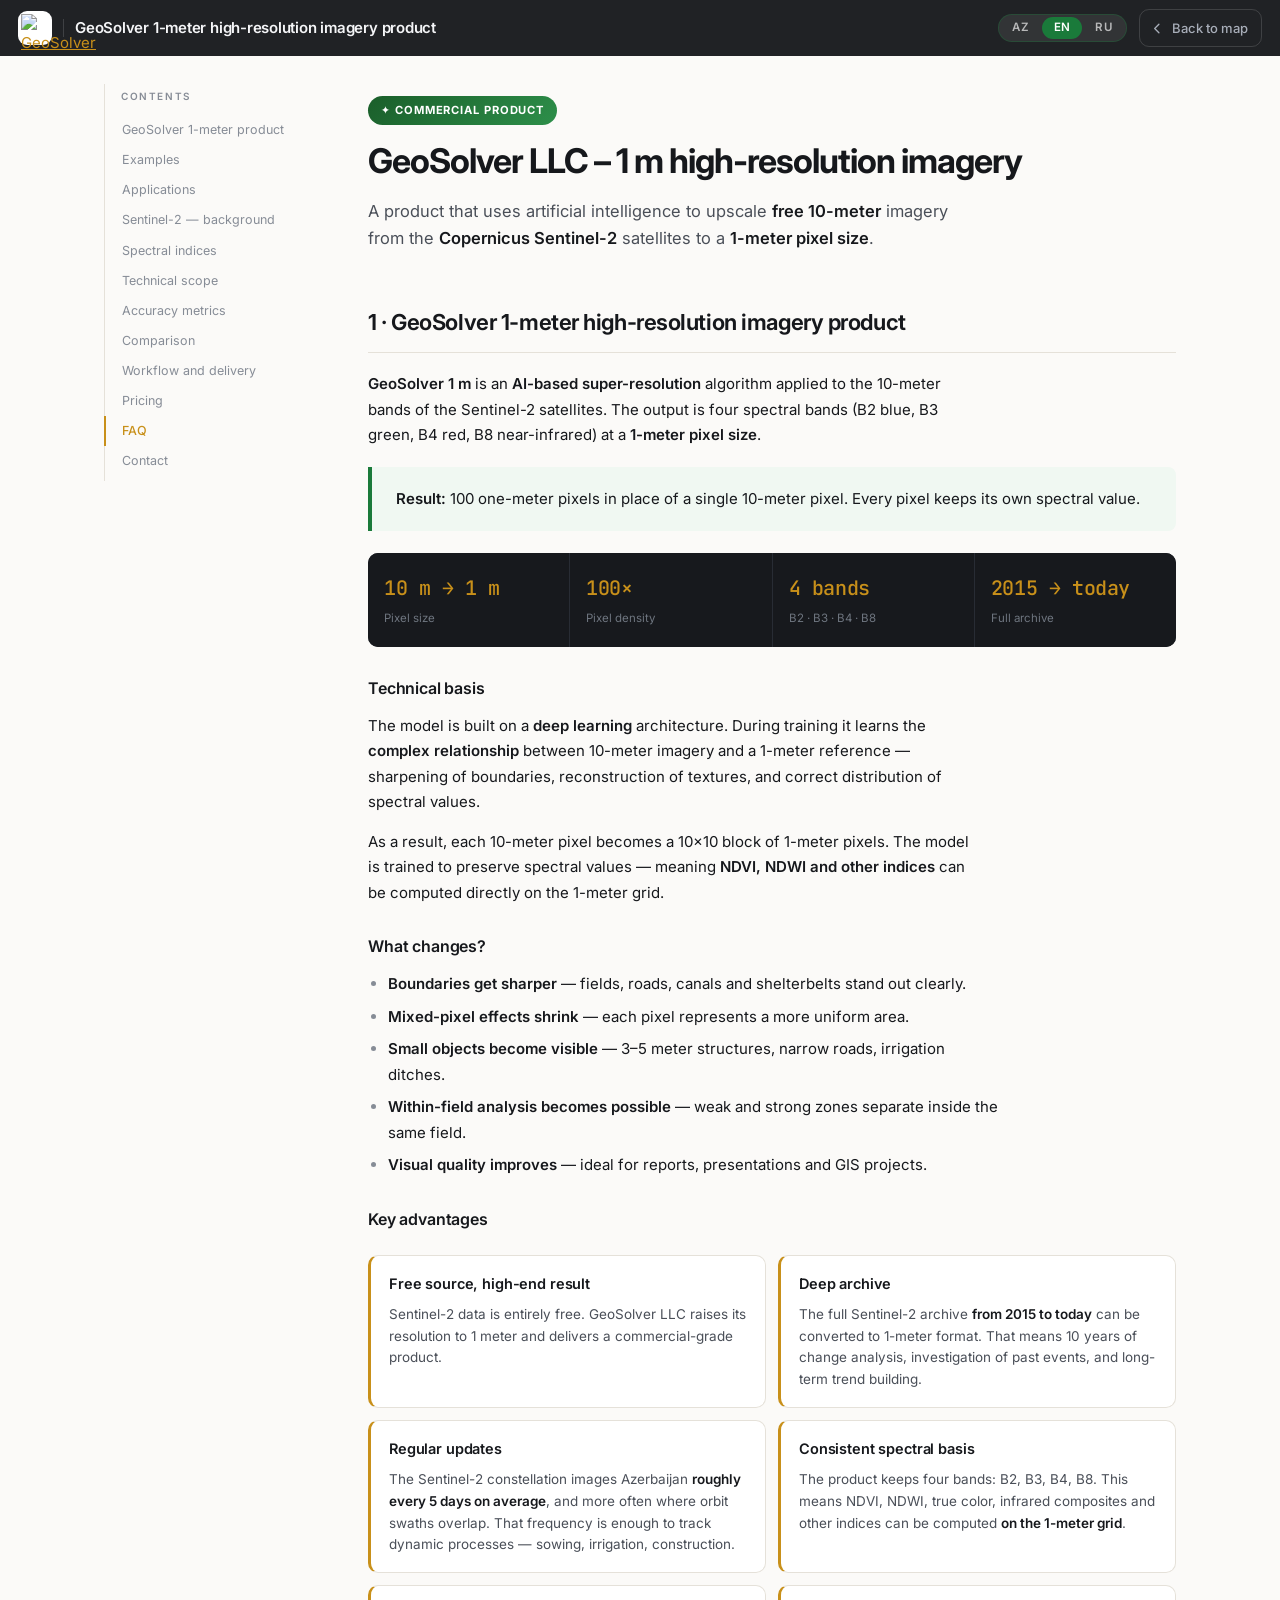
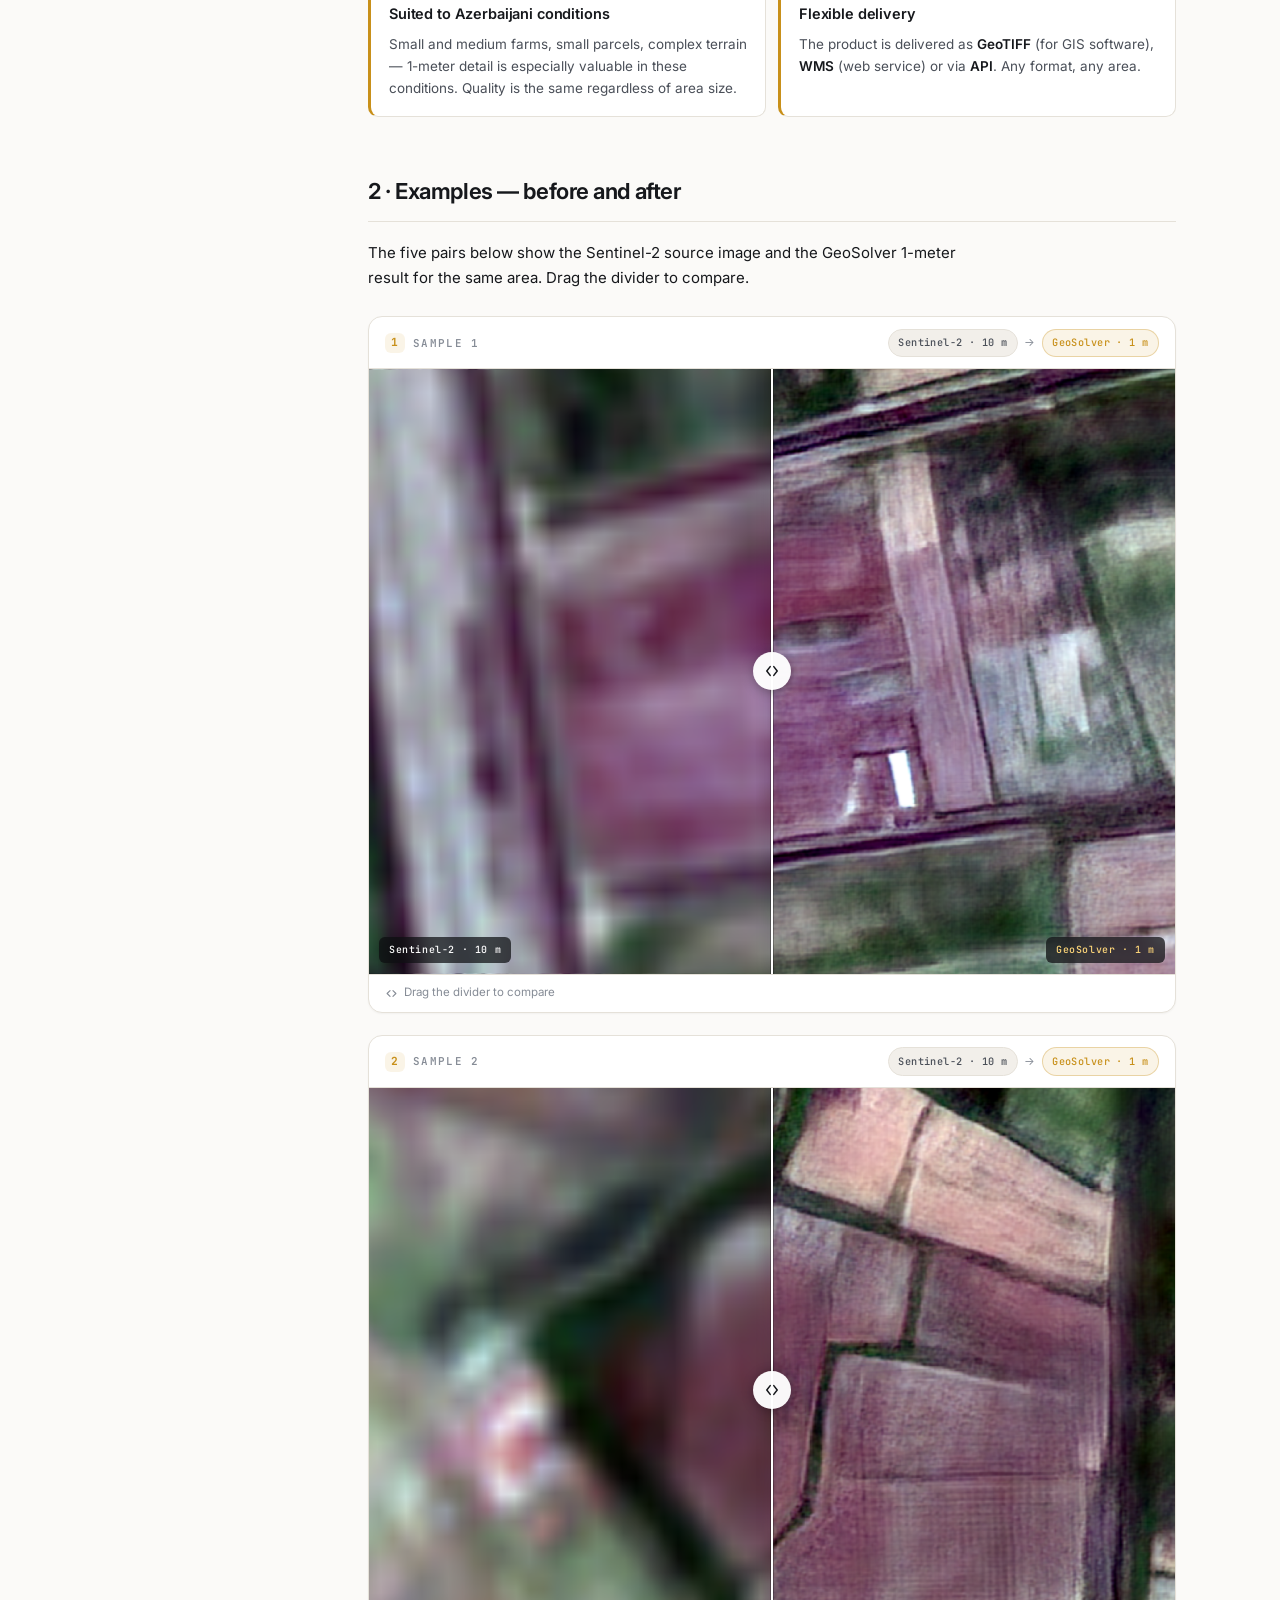
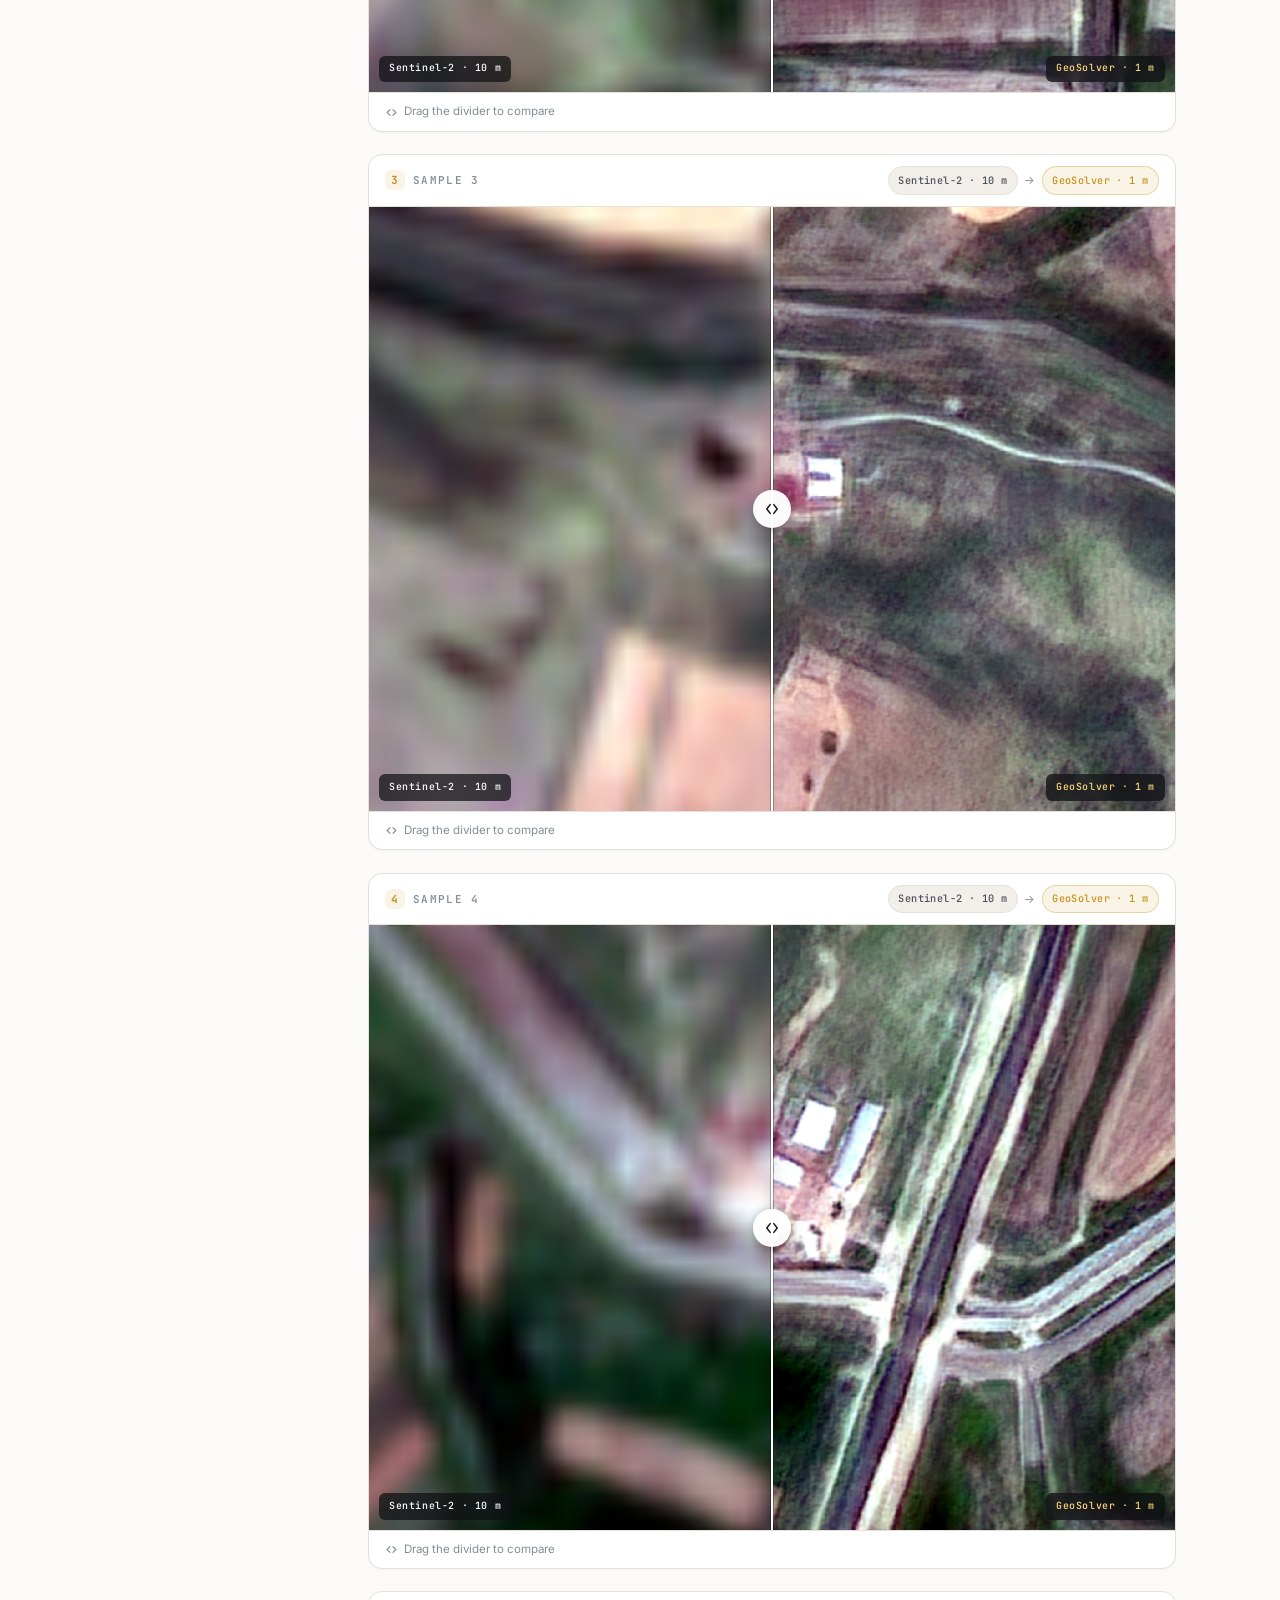
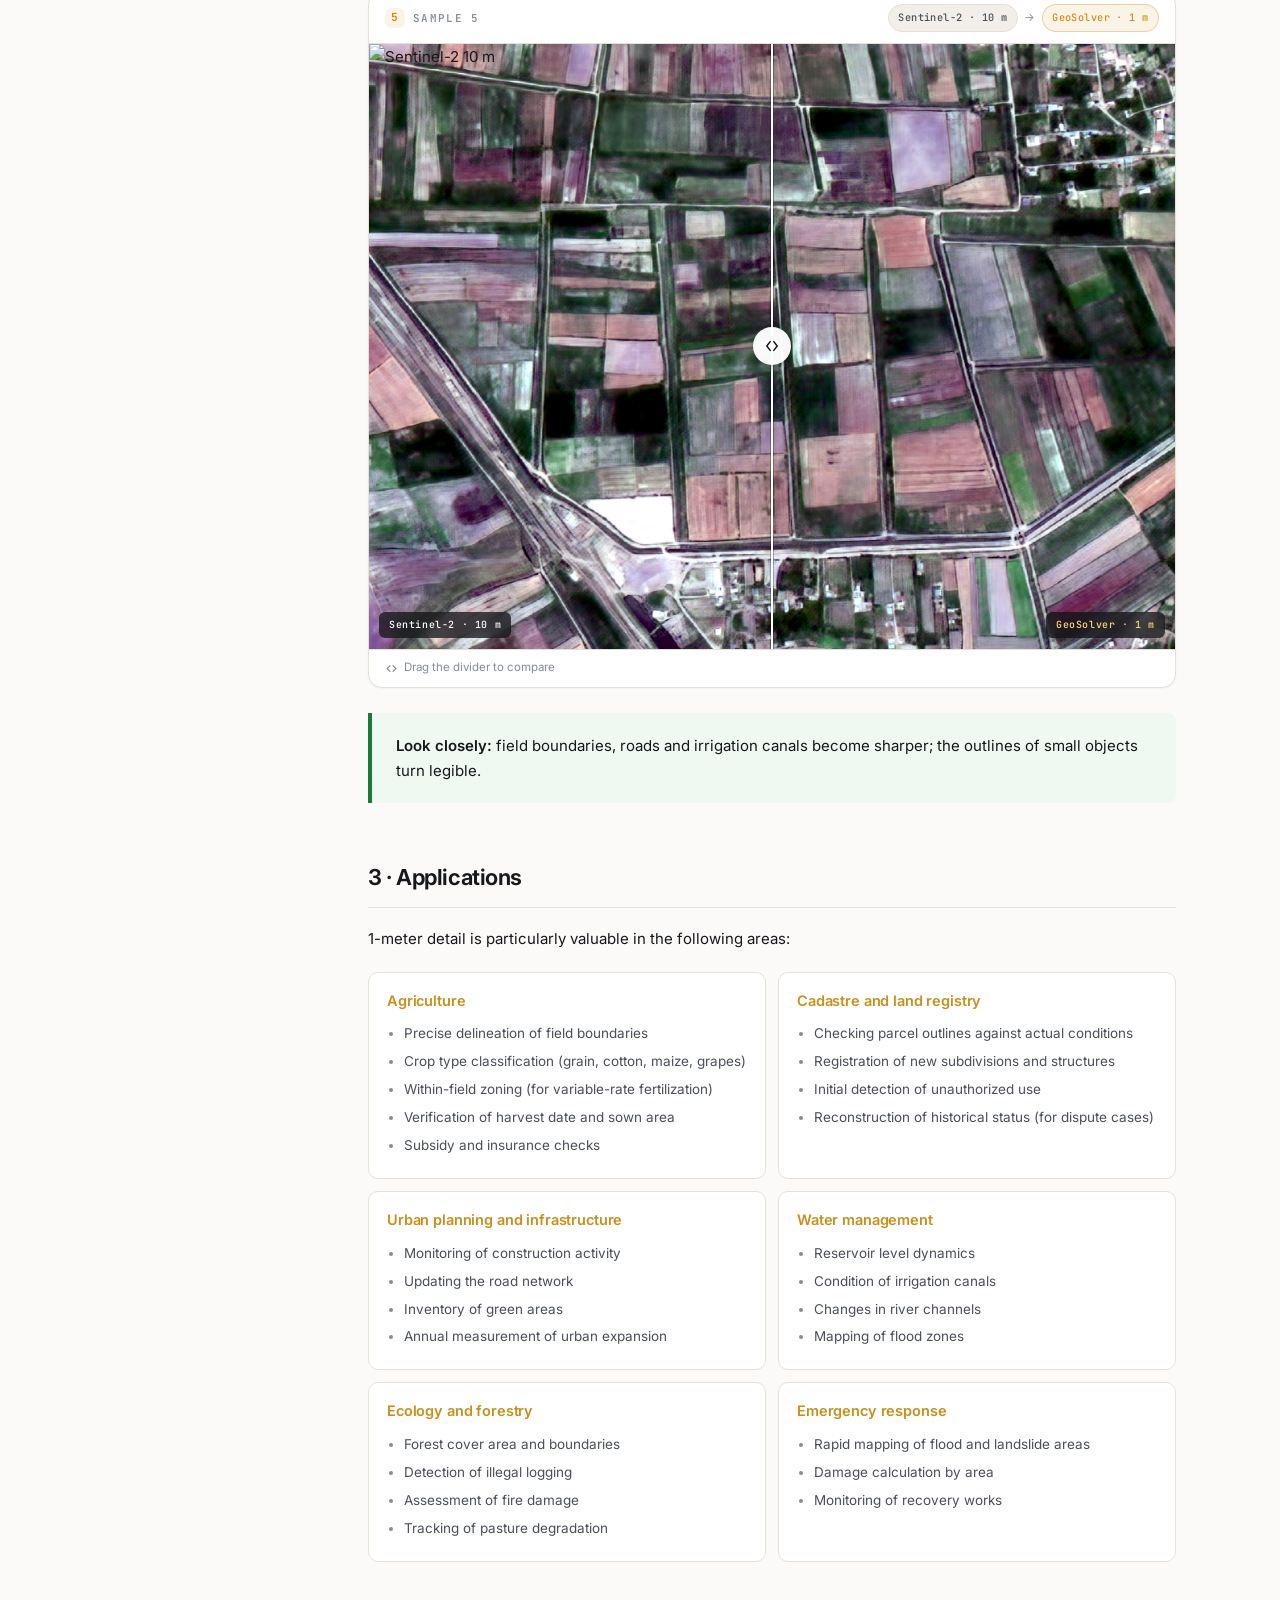
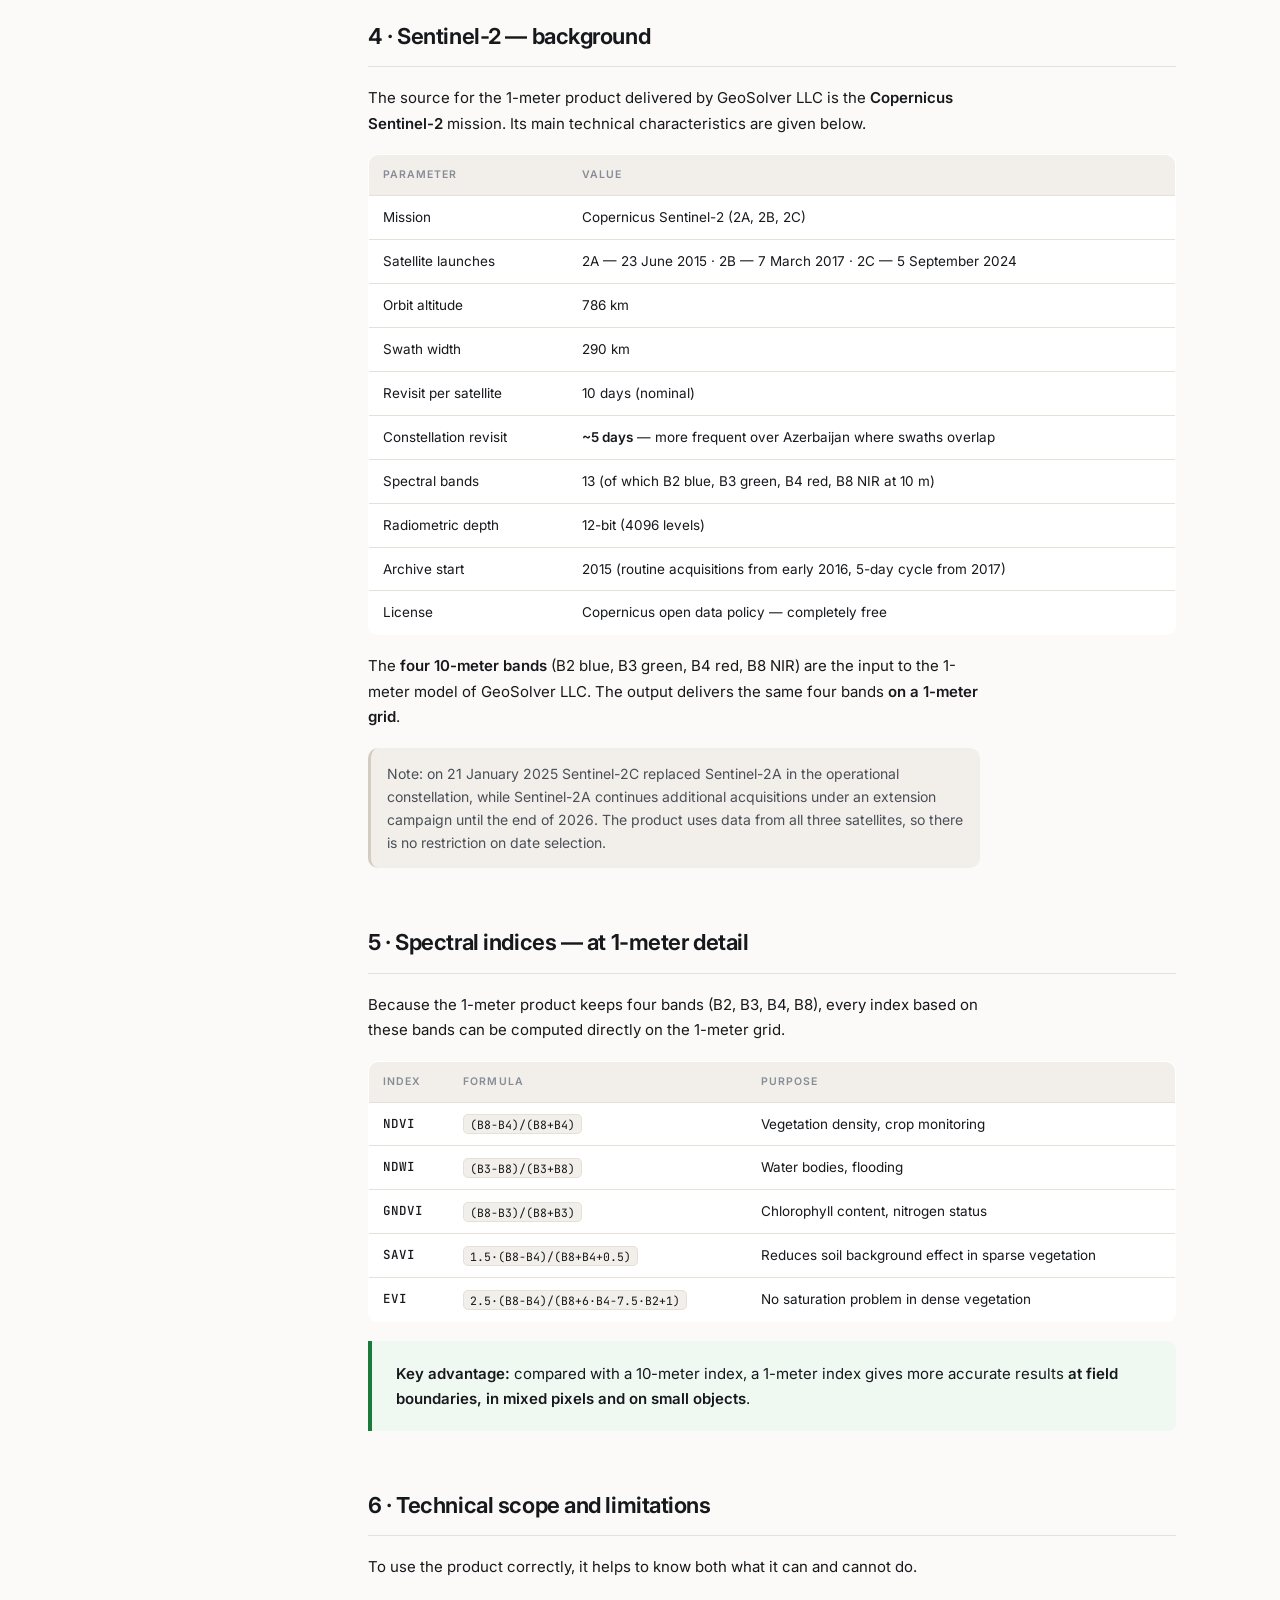
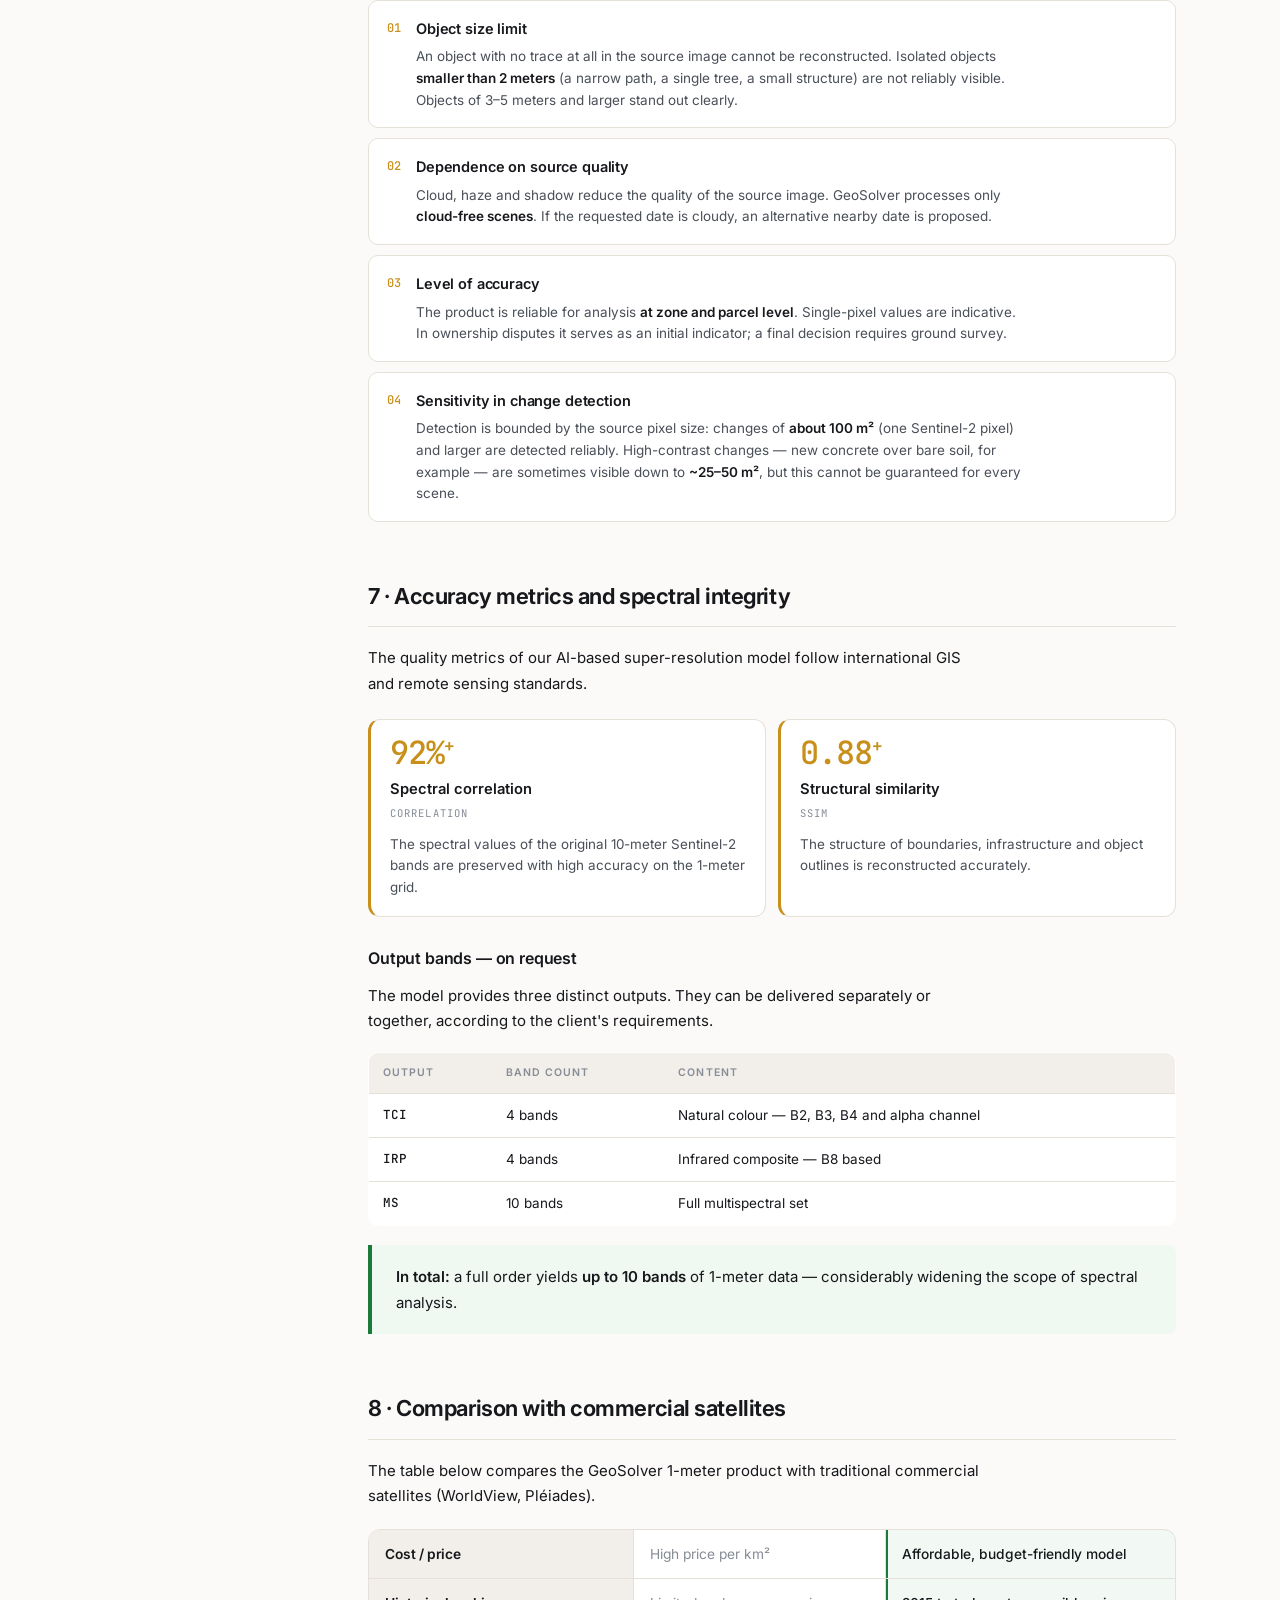
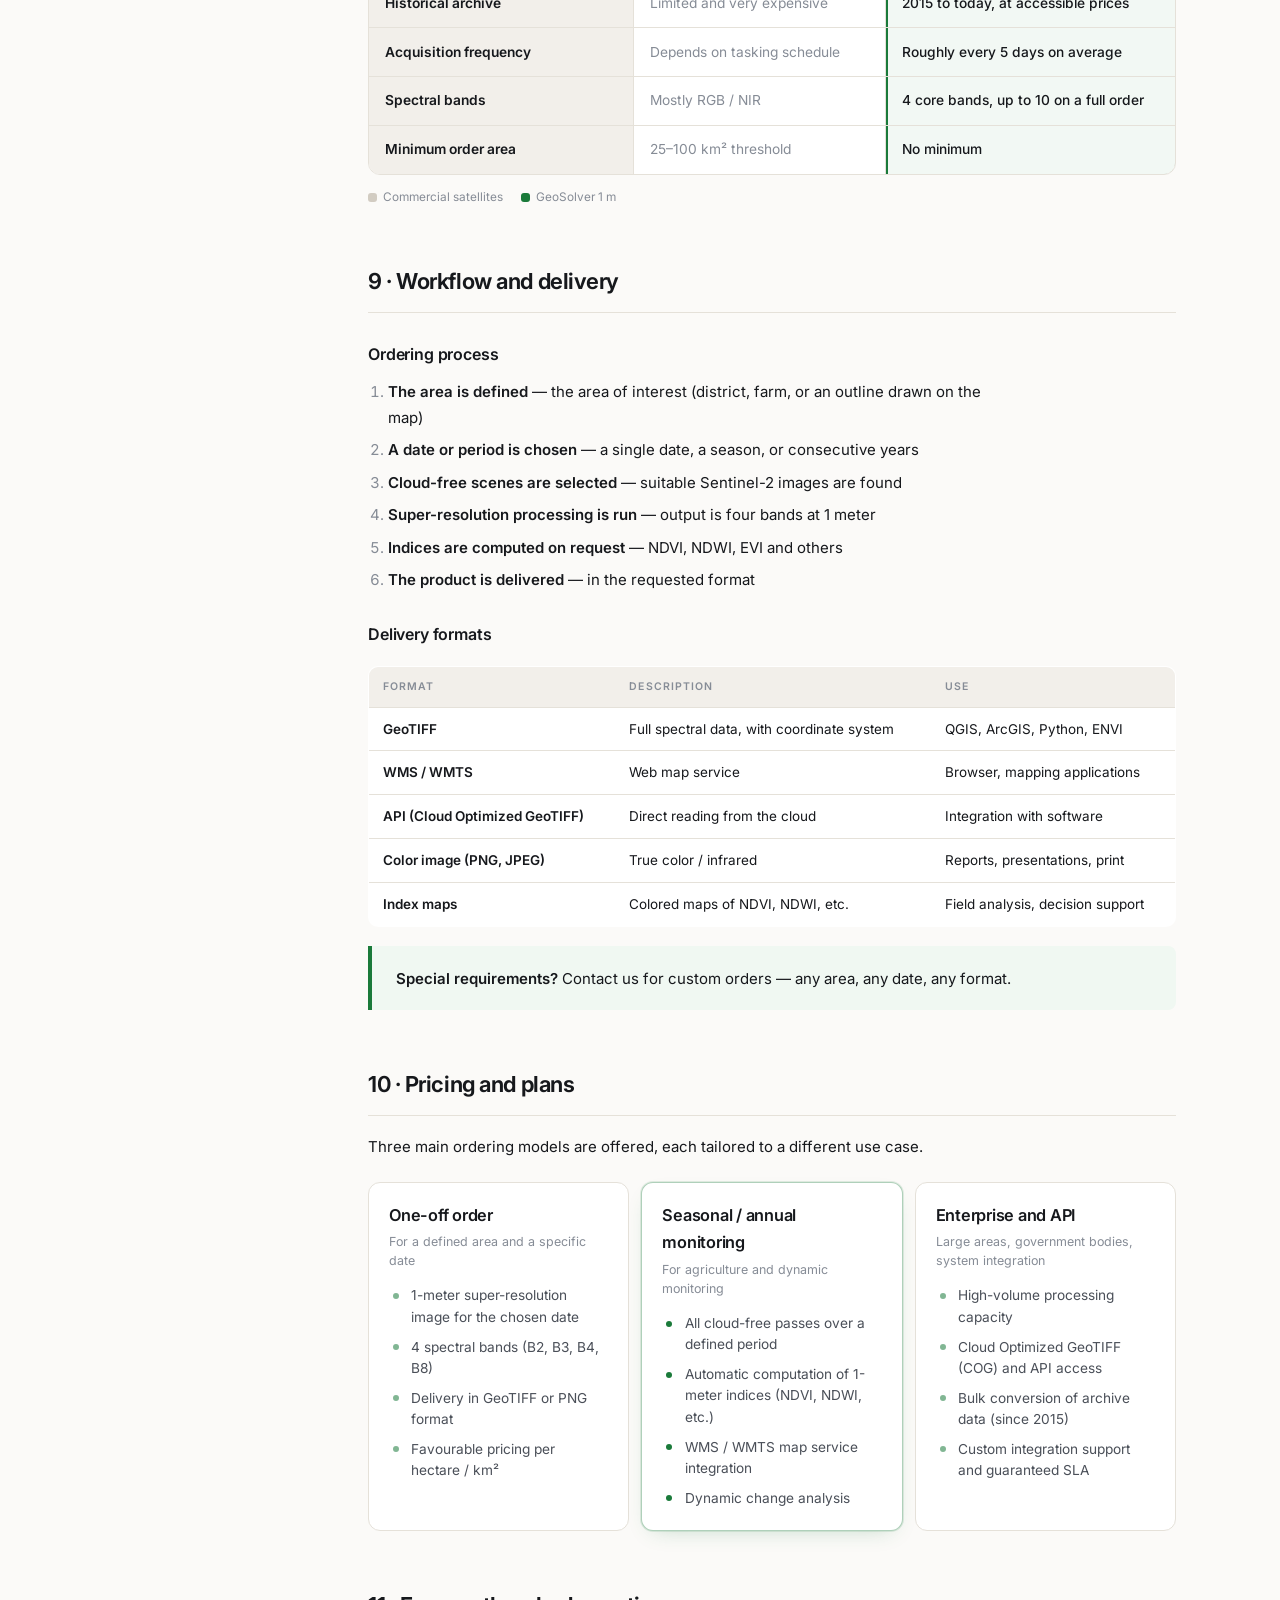
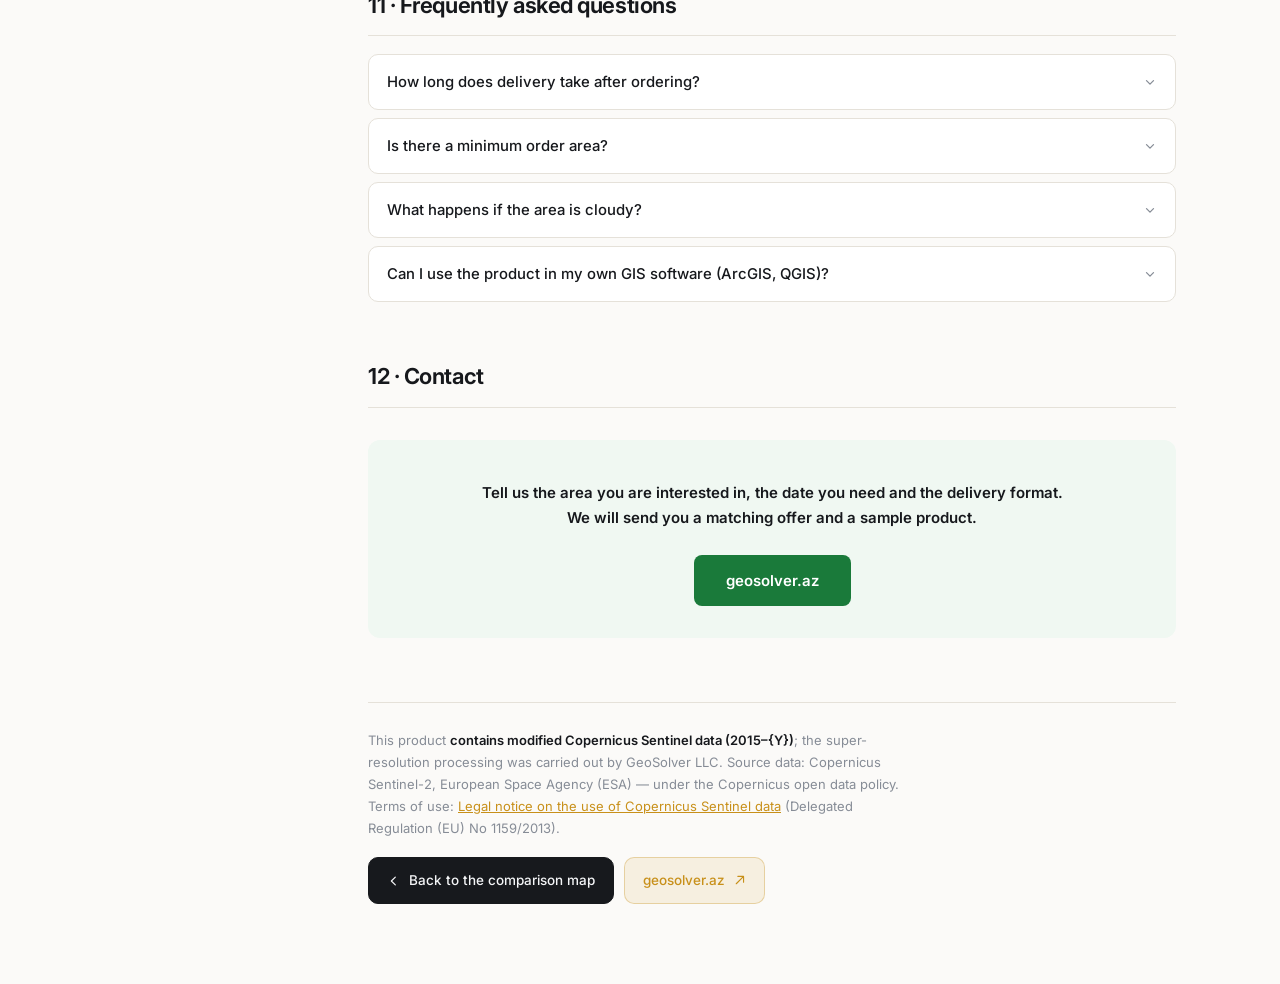
==== commit bce105e7: "Update info.html" ====
--- a/info.html
+++ b/info.html
@@ -286,6 +286,220 @@
     .cmp-lbl { font-size: .58rem; }
   }
 
+
+  /* ══════ DƏQİQLİK GÖSTƏRİCİLƏRİ ══════ */
+  .metrics {
+    display: grid;
+    grid-template-columns: repeat(auto-fit, minmax(240px, 1fr));
+    gap: 12px;
+    margin: 1.4rem 0;
+  }
+  .metric {
+    border: 1px solid var(--line);
+    border-left: 3px solid var(--acc);
+    border-radius: 12px;
+    background: var(--card);
+    padding: 1.1rem 1.2rem;
+  }
+  .metric-v {
+    font-family: var(--mono);
+    font-size: 2rem;
+    font-weight: 500;
+    letter-spacing: -.03em;
+    color: var(--acc);
+    line-height: 1;
+  }
+  .metric-v sup { font-size: .55em; top: -.6em; }
+  .metric-n {
+    font-size: .92rem;
+    font-weight: 600;
+    margin-top: .5rem;
+    color: var(--ink);
+  }
+  .metric-c {
+    font-family: var(--mono);
+    font-size: .66rem;
+    letter-spacing: .1em;
+    text-transform: uppercase;
+    color: var(--ink-3);
+    margin-top: .15rem;
+  }
+  .metric-p {
+    font-size: .84rem;
+    color: var(--ink-2);
+    line-height: 1.6;
+    margin: .7rem 0 0;
+    max-width: none;
+  }
+
+  /* ══════ MÜQAYİSƏ CƏDVƏLİ ══════ */
+  .vs {
+    border: 1px solid var(--line);
+    border-radius: 12px;
+    overflow: hidden;
+    background: var(--card);
+    margin: 1.3rem 0 .8rem;
+  }
+  .vs-row {
+    display: grid;
+    grid-template-columns: 1.05fr 1fr 1.15fr;
+    align-items: stretch;
+  }
+  .vs-row + .vs-row { border-top: 1px solid var(--line); }
+  .vs-k, .vs-a, .vs-b {
+    padding: .85rem 1rem;
+    font-size: .86rem;
+    line-height: 1.5;
+    display: flex;
+    align-items: center;
+  }
+  .vs-k {
+    font-weight: 600;
+    color: var(--ink);
+    background: var(--paper-2, #f2efea);
+  }
+  .vs-a {
+    color: var(--ink-3);
+    border-left: 1px solid var(--line);
+  }
+  .vs-b {
+    color: var(--ink);
+    font-weight: 500;
+    border-left: 1px solid var(--line);
+    background: rgba(26,122,58,.055);
+    position: relative;
+  }
+  .vs-b::before {
+    content: "";
+    position: absolute;
+    left: 0; top: 0; bottom: 0;
+    width: 2px;
+    background: #1a7a3a;
+  }
+
+  .vs-legend {
+    display: flex;
+    gap: 1.1rem;
+    flex-wrap: wrap;
+    font-size: .74rem;
+    color: var(--ink-3);
+    margin-bottom: 1rem;
+  }
+  .vs-lg { display: inline-flex; align-items: center; gap: .4rem; }
+  .vs-lg::before {
+    content: "";
+    width: 9px; height: 9px;
+    border-radius: 3px;
+  }
+  .vs-lg-a::before { background: var(--line-2, #cfc8bc); }
+  .vs-lg-b::before { background: #1a7a3a; }
+
+  @media (max-width: 680px) {
+    .vs-row { grid-template-columns: 1fr; }
+    .vs-a, .vs-b { border-left: none; border-top: 1px solid var(--line); }
+    .vs-b::before { width: 100%; height: 2px; bottom: auto; }
+  }
+
+  /* ══════ TARİFLƏR ══════ */
+  .tiers {
+    display: grid;
+    grid-template-columns: repeat(auto-fit, minmax(255px, 1fr));
+    gap: 12px;
+    margin: 1.4rem 0;
+  }
+  .tier {
+    border: 1px solid var(--line);
+    border-radius: 12px;
+    background: var(--card);
+    padding: 1.2rem 1.25rem 1.3rem;
+    display: flex;
+    flex-direction: column;
+  }
+  .tier-mid {
+    border-color: rgba(26,122,58,.35);
+    box-shadow: 0 0 0 1px rgba(26,122,58,.12), 0 8px 22px -12px rgba(26,122,58,.3);
+  }
+  .tier-h { margin-bottom: .9rem; }
+  .tier-n {
+    display: block;
+    font-size: 1.02rem;
+    font-weight: 600;
+    letter-spacing: -.015em;
+    color: var(--ink);
+  }
+  .tier-s {
+    display: block;
+    font-size: .78rem;
+    color: var(--ink-3);
+    margin-top: .25rem;
+    line-height: 1.5;
+  }
+  .tier-l {
+    list-style: none;
+    margin: 0;
+    padding: 0;
+    display: flex;
+    flex-direction: column;
+    gap: .55rem;
+  }
+  .tier-l li {
+    position: relative;
+    padding-left: 1.4rem;
+    font-size: .855rem;
+    line-height: 1.55;
+    color: var(--ink-2);
+    margin: 0;
+  }
+  .tier-l li::before {
+    content: "";
+    position: absolute;
+    left: .25rem; top: .55em;
+    width: 6px; height: 6px;
+    border-radius: 50%;
+    background: #1a7a3a;
+    opacity: .55;
+  }
+  .tier-mid .tier-l li::before { opacity: 1; }
+
+  /* ══════ FAQ ══════ */
+  .faq {
+    border: 1px solid var(--line);
+    border-radius: 10px;
+    background: var(--card);
+    margin-bottom: .5rem;
+    overflow: hidden;
+  }
+  .faq summary {
+    display: flex;
+    align-items: center;
+    justify-content: space-between;
+    gap: .8rem;
+    padding: .9rem 1.1rem;
+    cursor: pointer;
+    font-size: .93rem;
+    font-weight: 500;
+    color: var(--ink);
+    list-style: none;
+    transition: background .15s;
+  }
+  .faq summary::-webkit-details-marker { display: none; }
+  .faq summary:hover { background: var(--paper-2, #f2efea); }
+  .faq-c {
+    flex-shrink: 0;
+    color: var(--ink-3);
+    transition: transform .2s ease;
+  }
+  .faq[open] .faq-c { transform: rotate(180deg); }
+  .faq[open] summary { border-bottom: 1px solid var(--line); }
+  .faq p {
+    padding: .9rem 1.1rem 1rem;
+    margin: 0;
+    font-size: .875rem;
+    line-height: 1.65;
+    color: var(--ink-2);
+    max-width: none;
+  }
+
 </style>
 </head>
 <body>
@@ -318,14 +532,18 @@
 
   <nav class="toc" id="toc">
     <div class="toc-lbl" data-i18n="tocLabel">Mündəricat</div>
-    <a href="#s1" data-i18n="toc1">GeoSolver 1 metrlik məhsul</a>
-    <a href="#s2" data-i18n="toc2">Nümunələr</a>
-    <a href="#s3" data-i18n="toc3">Tətbiq sahələri</a>
-    <a href="#s4" data-i18n="toc4">Sentinel-2 — fon</a>
-    <a href="#s5" data-i18n="toc5">Spektral indekslər</a>
-    <a href="#s6" data-i18n="toc6">Texniki çərçivə</a>
-    <a href="#s7" data-i18n="toc7">İş axını və çatdırılma</a>
-    <a href="#s8" data-i18n="toc8">Əlaqə</a>
+    <a href="#s1"  data-i18n="toc1">GeoSolver 1 metrlik məhsul</a>
+    <a href="#s2"  data-i18n="toc2">Nümunələr</a>
+    <a href="#s3"  data-i18n="toc3">Tətbiq sahələri</a>
+    <a href="#s4"  data-i18n="toc4">Sentinel-2 — fon</a>
+    <a href="#s5"  data-i18n="toc5">Spektral indekslər</a>
+    <a href="#s6"  data-i18n="toc6">Texniki çərçivə</a>
+    <a href="#s9"  data-i18n="toc9">Dəqiqlik göstəriciləri</a>
+    <a href="#s10" data-i18n="toc10">Müqayisə</a>
+    <a href="#s7"  data-i18n="toc7">İş axını və çatdırılma</a>
+    <a href="#s11" data-i18n="toc11">Qiymətləndirmə</a>
+    <a href="#s12" data-i18n="toc12">Tez-tez verilən suallar</a>
+    <a href="#s8"  data-i18n="toc8">Əlaqə</a>
   </nav>
 
   <main class="doc">
@@ -385,7 +603,7 @@
         <div class="plus"><h4 data-i18n="p3h">Müntəzəm yenilənmə</h4><p data-i18n="p3p">Sentinel-2 peyk qrupu Azərbaycanı <b>orta hesabla 5 gündən bir</b>, zolaqların üst-üstə düşdüyü ərazilərdə isə daha tez-tez görüntüləyir. Bu tezlik dinamik proseslərin — əkin, suvarma, tikinti — izlənməsi üçün kifayətdir.</p></div>
         <div class="plus"><h4 data-i18n="p4h">Vahid spektral əsas</h4><p data-i18n="p4p">Məhsul dörd bandı saxlayır: B2, B3, B4, B8. Bu, NDVI, NDWI, təbii rəng, infraqırmızı kompozisiya və digər indekslərin <b>1 metrlik şəbəkədə</b> hesablanması deməkdir.</p></div>
         <div class="plus"><h4 data-i18n="p5h">Azərbaycan şəraitinə uyğun</h4><p data-i18n="p5p">Kiçik və orta təsərrüfatlar, xırda sahələr, mürəkkəb relyef — 1 metrlik dəqiqlik bu şəraitdə xüsusilə dəyərlidir. Sahə ölçüsündən asılı olmayaraq keyfiyyət eynidir.</p></div>
-        <div class="plus"><h4 data-i18n="p6h">Çevik çatdırılma</h4><p data-i18n="p6p">Məhsul <b>GeoTIFF</b> (GIS proqramları üçün), <b>WMS</b> (veb servis) və ya <b>API</b> vasitəsilə təqdim olunur. İstənilən formatda, istənilən ərazi üçün.</p></div>
+        <div class="plus"><h4 data-i18n="p6h">Çevik çatdırılma</h4><p data-i18n="p6p">Məhsul <b>GeoTIFF</b> (CİS proqramları üçün), <b>WMS</b> (veb servis) və ya <b>API</b> vasitəsilə təqdim olunur. İstənilən formatda, istənilən ərazi üçün.</p></div>
       </div>
     </section>
 
@@ -728,8 +946,84 @@
       </div>
     </section>
 
+    <section id="s9">
+      <h2 data-i18n="s9h2">7 · Dəqiqlik göstəriciləri və spektral bütövlük</h2>
+
+      <p data-i18n="s9p">Süni intellekt əsaslı superrezolyusiya modelimizin keyfiyyət göstəriciləri beynəlxalq CİS və məsafədən zondlama standartlarına əsaslanır.</p>
+
+      <div class="metrics">
+        <div class="metric">
+          <div class="metric-v">92%<sup>+</sup></div>
+          <div class="metric-n" data-i18n="m1n">Spektral uyğunluq</div>
+          <div class="metric-c">Correlation</div>
+          <p class="metric-p" data-i18n="m1p">10 metrlik orijinal Sentinel-2 bandlarının spektral dəyərləri 1 metrlik şəbəkədə yüksək dəqiqliklə qorunur.</p>
+        </div>
+        <div class="metric">
+          <div class="metric-v">0.88<sup>+</sup></div>
+          <div class="metric-n" data-i18n="m2n">Struktur oxşarlığı</div>
+          <div class="metric-c">SSIM</div>
+          <p class="metric-p" data-i18n="m2p">Sərhədlərin, infrastrukturların və obyekt konturlarının strukturu dəqiqliklə bərpa olunur.</p>
+        </div>
+      </div>
+
+      <h3 data-i18n="s9h3">Çıxış bandları — sifarişə uyğun</h3>
+
+      <p data-i18n="s9p2">Model üç fərqli çıxış təqdim edir. Sifarişçinin tələbinə uyğun olaraq ayrı-ayrılıqda və ya birlikdə verilir.</p>
+
+      <table class="tbl">
+        <thead><tr><th data-i18n="s9th1">Çıxış</th><th data-i18n="s9th2">Bandların sayı</th><th data-i18n="s9th3">Məzmun</th></tr></thead>
+        <tbody>
+          <tr><td class="b">TCI</td><td data-i18n="s9r1b">4 band</td><td data-i18n="s9r1c">Təbii rəng — B2, B3, B4 və alfa kanalı</td></tr>
+          <tr><td class="b">IRP</td><td data-i18n="s9r2b">4 band</td><td data-i18n="s9r2c">İnfraqırmızı kompozisiya — B8 əsaslı</td></tr>
+          <tr><td class="b">MS</td><td data-i18n="s9r3b">10 band</td><td data-i18n="s9r3c">Çoxspektrli tam dəst</td></tr>
+        </tbody>
+      </table>
+
+      <div class="highlight-box" data-i18n="s9hl"><b>Nəticədə:</b> tam sifariş halında <b>10 banda qədər</b> 1 metrlik məlumat əldə edilir — spektral analiz imkanları xeyli genişlənir.</div>
+    </section>
+
+
+    <section id="s10">
+      <h2 data-i18n="s10h2">8 · Kommersiya peykləri ilə müqayisə</h2>
+
+      <p data-i18n="s10p">Aşağıdakı cədvəl GeoSolver 1 metrlik məhsulu ilə ənənəvi kommersiya peyklərini (WorldView, Pléiades) müqayisə edir.</p>
+
+      <div class="vs">
+        <div class="vs-row">
+          <div class="vs-k" data-i18n="v1k">Xərc / qiymət</div>
+          <div class="vs-a" data-i18n="v1a">km² qiyməti baha</div>
+          <div class="vs-b" data-i18n="v1b">Sərfəli, büdcəyə uyğun model</div>
+        </div>
+        <div class="vs-row">
+          <div class="vs-k" data-i18n="v2k">Tarixi arxiv</div>
+          <div class="vs-a" data-i18n="v2a">Məhdud və çox baha</div>
+          <div class="vs-b" data-i18n="v2b">2015-dən bugünə, əlçatan qiymətlə</div>
+        </div>
+        <div class="vs-row">
+          <div class="vs-k" data-i18n="v3k">Çəkiliş tezliyi</div>
+          <div class="vs-a" data-i18n="v3a">Cədvəldən asılı</div>
+          <div class="vs-b" data-i18n="v3b">Orta hesabla hər 5 gündən bir</div>
+        </div>
+        <div class="vs-row">
+          <div class="vs-k" data-i18n="v4k">Spektral bandlar</div>
+          <div class="vs-a" data-i18n="v4a">Əsasən RGB / NIR</div>
+          <div class="vs-b" data-i18n="v4b">4 əsas band, tam sifarişdə 10 banda qədər</div>
+        </div>
+        <div class="vs-row">
+          <div class="vs-k" data-i18n="v5k">Minimum sifariş sahəsi</div>
+          <div class="vs-a" data-i18n="v5a">25–100 km² hədd</div>
+          <div class="vs-b" data-i18n="v5b">Məhdudiyyət yoxdur</div>
+        </div>
+      </div>
+
+      <div class="vs-legend">
+        <span class="vs-lg vs-lg-a" data-i18n="vsA">Kommersiya peykləri</span>
+        <span class="vs-lg vs-lg-b" data-i18n="vsB">GeoSolver 1 m</span>
+      </div>
+    </section>
+
     <section id="s7">
-      <h2 data-i18n="s7h2">7 · İş axını və çatdırılma</h2>
+      <h2 data-i18n="s7h2">9 · İş axını və çatdırılma</h2>
 
       <h3 data-i18n="s7h3a">Sifariş prosesi</h3>
 
@@ -758,14 +1052,112 @@
       <div class="highlight-box" data-i18n="s7hl"><b>Xüsusi tələblər?</b> Fərdi sifarişlər üçün bizimlə əlaqə saxlayın — istənilən ərazi, istənilən tarix, istənilən format.</div>
     </section>
 
+    <section id="s11">
+      <h2 data-i18n="s11h2">10 · Qiymətləndirmə və tariflər</h2>
+
+      <p data-i18n="s11p">Üç əsas sifariş modeli təklif olunur. Hər biri fərqli istifadə ssenarisinə uyğunlaşdırılıb.</p>
+
+      <div class="tiers">
+
+        <div class="tier">
+          <div class="tier-h">
+            <span class="tier-n" data-i18n="t1n">Bir dəfəlik sifariş</span>
+            <span class="tier-s" data-i18n="t1s">Müəyyən ərazi və konkret tarix üçün</span>
+          </div>
+          <ul class="tier-l">
+            <li data-i18n="t1a">Seçilmiş tarix üzrə 1 m superrezolyusiya görüntüsü</li>
+            <li data-i18n="t1b">4 spektral band (B2, B3, B4, B8)</li>
+            <li data-i18n="t1c">GeoTIFF və ya PNG formatında çatdırılma</li>
+            <li data-i18n="t1d">Hər hektar / km² üzrə əlverişli hesablaşma</li>
+          </ul>
+        </div>
+
+        <div class="tier tier-mid">
+          <div class="tier-h">
+            <span class="tier-n" data-i18n="t2n">Mövsümi / illik monitorinq</span>
+            <span class="tier-s" data-i18n="t2s">Kənd təsərrüfatı və dinamik monitorinq üçün</span>
+          </div>
+          <ul class="tier-l">
+            <li data-i18n="t2a">Müəyyən dövr ərzində bütün buludsuz keçidlər</li>
+            <li data-i18n="t2b">1 m spektral indekslərin (NDVI, NDWI və s.) avtomatik hesabı</li>
+            <li data-i18n="t2c">WMS / WMTS xəritə servisi inteqrasiyası</li>
+            <li data-i18n="t2d">Dəyişikliklərin dinamik analizi</li>
+          </ul>
+        </div>
+
+        <div class="tier">
+          <div class="tier-h">
+            <span class="tier-n" data-i18n="t3n">Korporativ və API</span>
+            <span class="tier-s" data-i18n="t3s">Böyük sahələr, dövlət qurumları, sistem inteqrasiyası</span>
+          </div>
+          <ul class="tier-l">
+            <li data-i18n="t3a">Yüksək həcmli emal imkanı</li>
+            <li data-i18n="t3b">Cloud Optimized GeoTIFF (COG) və API çıxışı</li>
+            <li data-i18n="t3c">Arxiv məlumatlarının kütləvi çevrilməsi (2015-dən bəri)</li>
+            <li data-i18n="t3d">Fərdi inteqrasiya dəstəyi və zəmanətli SLA</li>
+          </ul>
+        </div>
+
+      </div>
+    </section>
+
+
+    <section id="s12">
+      <h2 data-i18n="s12h2">11 · Tez-tez verilən suallar</h2>
+
+        <details class="faq">
+          <summary>
+            <span data-i18n="q1">Sifariş etdikdən sonra məhsul nə qədər vaxta təhvil verilir?</span>
+            <svg class="faq-c" width="14" height="14" viewBox="0 0 16 16" fill="none" aria-hidden="true">
+              <path d="M4 6.4L8 10.4l4-4" stroke="currentColor" stroke-width="1.5" stroke-linecap="round" stroke-linejoin="round"/>
+            </svg>
+          </summary>
+          <p data-i18n="q1a">Standart ərazilər üçün emal və çatdırılma 24 saat ərzində həyata keçirilir. Böyük həcmli arxiv sifarişləri üçün müddət fərdi razılaşdırılır.</p>
+        </details>
+
+        <details class="faq">
+          <summary>
+            <span data-i18n="q2">Minimum sifariş sahəsi məhdudiyyəti varmı?</span>
+            <svg class="faq-c" width="14" height="14" viewBox="0 0 16 16" fill="none" aria-hidden="true">
+              <path d="M4 6.4L8 10.4l4-4" stroke="currentColor" stroke-width="1.5" stroke-linecap="round" stroke-linejoin="round"/>
+            </svg>
+          </summary>
+          <p data-i18n="q2a">Xeyr, GeoSolver 1 m məhsulu üçün heç bir minimum sahə məhdudiyyəti yoxdur. Kiçik kənd təsərrüfatı tarlalarından tutmuş bütöv rayon miqyasınadək sifariş verə bilərsiniz.</p>
+        </details>
+
+        <details class="faq">
+          <summary>
+            <span data-i18n="q3">Ərazidə buludluluq olduqda proses necə tənzimlənir?</span>
+            <svg class="faq-c" width="14" height="14" viewBox="0 0 16 16" fill="none" aria-hidden="true">
+              <path d="M4 6.4L8 10.4l4-4" stroke="currentColor" stroke-width="1.5" stroke-linecap="round" stroke-linejoin="round"/>
+            </svg>
+          </summary>
+          <p data-i18n="q3a">Süni intellekt modeli yalnız tam buludsuz və ya minimum buludlu Sentinel-2 görüntülərini emal edir. Seçilmiş tarixdə bulud olarsa, sizə ən yaxın alternativ buludsuz tarix təklif olunur.</p>
+        </details>
+
+        <details class="faq">
+          <summary>
+            <span data-i18n="q4">Məhsulu öz CİS proqramımda (ArcGIS, QGIS) istifadə edə bilərəmmi?</span>
+            <svg class="faq-c" width="14" height="14" viewBox="0 0 16 16" fill="none" aria-hidden="true">
+              <path d="M4 6.4L8 10.4l4-4" stroke="currentColor" stroke-width="1.5" stroke-linecap="round" stroke-linejoin="round"/>
+            </svg>
+          </summary>
+          <p data-i18n="q4a">Bəli, təqdim olunan GeoTIFF faylları tam georeferensiyalıdır (koordinat bağlıdır) və bütün müasir CİS proqramları ilə tam uyğundur.</p>
+        </details>
+    </section>
+
     <section id="s8">
-      <h2 data-i18n="s8h2">8 · Əlaqə</h2>
+      <h2 data-i18n="s8h2">12 · Əlaqə</h2>
 
       <div class="contact-block">
         <p style="color:#495057;max-width:600px;margin:0.5rem auto 1.5rem;" data-i18n="s8p"><b>Maraqlanan sahəni, istədiyiniz tarixi və çatdırılma formatını bizə bildirin. Biz sizə uyğun təklif və nümunə məhsul təqdim edəcəyik.</b></p>
         <a class="btn" href="https://geosolver.az/" target="_blank" rel="noopener">geosolver.az</a>
       </div>
     </section>
+
+
+
+
 
     <footer class="doc-foot">
       <p data-i18n="footSrc">Bu məhsul <b>dəyişdirilmiş Copernicus Sentinel məlumatlarını (2015–2026)</b> ehtiva edir; Superresolution image emalı GeoSolver MMC tərəfindən aparılmışdır. Mənbə məlumat: Copernicus Sentinel-2, Avropa Kosmik Agentliyi (ESA) — Copernicus açıq məlumat siyasəti əsasında. İstifadə şərtləri: <a href="https://sentinels.copernicus.eu/documents/247904/690755/Sentinel_Data_Legal_Notice" target="_blank" rel="noopener">Copernicus Sentinel məlumatlarının istifadəsi haqqında hüquqi bildiriş</a> (Delegated Regulation (EU) No 1159/2013).</p>
@@ -826,7 +1218,7 @@
     s1l2: "<b>Qarışıq piksel problemi azalır</b> — hər bir piksel daha vahid ərazini təmsil edir.",
     s1l3: "<b>Xırda obyektlər görünür</b> — 3–5 metrlik tikililər, dar yollar, suvarma arxları.",
     s1l4: "<b>Sahədaxili analiz mümkün olur</b> — eyni tarlada zəif və güclü zonalar ayrılır.",
-    s1l5: "<b>Vizual keyfiyyət yüksəlir</b> — hesabatlar, təqdimatlar, GIS layihələri üçün ideal.",
+    s1l5: "<b>Vizual keyfiyyət yüksəlir</b> — hesabatlar, təqdimatlar, CİS layihələri üçün ideal.",
     s1h3c: "Əsas üstünlüklər",
     p1h: "Pulsuz mənbə, yüksək nəticə",
     p1p: "Sentinel-2 məlumatları tam pulsuzdur. GeoSolver MMC bu görüntülərin ayırdetməsini 1 metrə qaldırır və kommersiya keyfiyyətində məhsul təqdim edir</b>.",
@@ -839,7 +1231,7 @@
     p5h: "Azərbaycan şəraitinə uyğun",
     p5p: "Kiçik və orta təsərrüfatlar, xırda sahələr, mürəkkəb relyef — 1 metrlik dəqiqlik bu şəraitdə xüsusilə dəyərlidir. Sahə ölçüsündən asılı olmayaraq keyfiyyət eynidir.",
     p6h: "Çevik çatdırılma",
-    p6p: "Məhsul <b>GeoTIFF</b> (GIS proqramları üçün), <b>WMS</b> (veb servis) və ya <b>API</b> vasitəsilə təqdim olunur. İstənilən formatda, istənilən ərazi üçün.",
+    p6p: "Məhsul <b>GeoTIFF</b> (CİS proqramları üçün), <b>WMS</b> (veb servis) və ya <b>API</b> vasitəsilə təqdim olunur. İstənilən formatda, istənilən ərazi üçün.",
     toc2: "Nümunələr",
     s2h2: "2 · Nümunələr — əvvəl və sonra",
     s2p: "Aşağıdakı beş cütlük eyni ərazinin Sentinel-2 mənbə görüntüsünü və GeoSolver 1 metrlik nəticəsini göstərir. Bölücünü sürüşdürərək fərqi müqayisə edin.",
@@ -924,7 +1316,7 @@
     l4h: "Dəyişiklik analizində həssaslıq",
     l4p: "Aşkarlama həddi mənbə pikselinin ölçüsü ilə məhdudlaşır: <b>təxminən 100 m²</b> (bir Sentinel-2 pikseli) və daha böyük dəyişikliklər etibarlı aşkarlanır. Kontrastı yüksək dəyişikliklər (məsələn, torpaq üzərində yeni beton örtük) bəzən <b>~25–50 m²</b> səviyyəsində də görünür, lakin bu, hər səhnədə təmin olunmur.",
 
-    s7h2: "7 · İş axını və çatdırılma",
+    s7h2: "9 · İş axını və çatdırılma",
     s7h3a: "Sifariş prosesi",
     s7o1: "<b>Ərazi müəyyən edilir</b> — maraq zonası (rayon, təsərrüfat, ya xəritədə çəkilmiş kontur)",
     s7o2: "<b>Tarix və ya dövr seçilir</b> — tək tarix, mövsüm, ya ardıcıl illər",
@@ -940,8 +1332,78 @@
     s7r4a: "<b>Rəngli təsvir (PNG, JPEG)</b>", s7r4b: "Təbii rəng / infraqırmızı", s7r4c: "Hesabat, təqdimat, çap",
     s7r5a: "<b>İndeks xəritələri</b>", s7r5b: "NDVI, NDWI və s. rəngli xəritə", s7r5c: "Sahə analizi, qərar dəstəyi",
     s7hl: "<b>Xüsusi tələblər?</b> Fərdi sifarişlər üçün bizimlə əlaqə saxlayın — istənilən ərazi, istənilən tarix, istənilən format.",
-
-    s8h2: "8 · Əlaqə",
+    toc9: "Dəqiqlik göstəriciləri",
+    toc10: "Müqayisə",
+    toc11: "Qiymətləndirmə",
+    toc12: "Tez-tez verilən suallar",
+    s9h2: "7 · Dəqiqlik göstəriciləri və spektral bütövlük",
+    s9p: "Süni intellekt əsaslı superrezolyusiya modelimizin keyfiyyət göstəriciləri beynəlxalq CİS və məsafədən zondlama standartlarına əsaslanır.",
+    m1n: "Spektral uyğunluq",
+    m1p: "10 metrlik orijinal Sentinel-2 bandlarının spektral dəyərləri 1 metrlik şəbəkədə yüksək dəqiqliklə qorunur.",
+    m2n: "Struktur oxşarlığı",
+    m2p: "Sərhədlərin, infrastrukturların və obyekt konturlarının strukturu dəqiqliklə bərpa olunur.",
+    s9h3: "Çıxış bandları — sifarişə uyğun",
+    s9p2: "Model üç fərqli çıxış təqdim edir. Sifarişçinin tələbinə uyğun olaraq ayrı-ayrılıqda və ya birlikdə verilir.",
+    s9th1: "Çıxış",
+    s9th2: "Bandların sayı",
+    s9th3: "Məzmun",
+    s9r1b: "4 band",
+    s9r1c: "Təbii rəng — B2, B3, B4 və alfa kanalı",
+    s9r2b: "4 band",
+    s9r2c: "İnfraqırmızı kompozisiya — B8 əsaslı",
+    s9r3b: "10 band",
+    s9r3c: "Çoxspektrli tam dəst",
+    s9hl: "<b>Nəticədə:</b> tam sifariş halında <b>10 banda qədər</b> 1 metrlik məlumat əldə edilir — spektral analiz imkanları xeyli genişlənir.",
+    s10h2: "8 · Kommersiya peykləri ilə müqayisə",
+    s10p: "Aşağıdakı cədvəl GeoSolver 1 metrlik məhsulu ilə ənənəvi kommersiya peyklərini (WorldView, Pléiades) müqayisə edir.",
+    vsA: "Kommersiya peykləri",
+    vsB: "GeoSolver 1 m",
+    v1k: "Xərc / qiymət",
+    v1a: "km² qiyməti baha",
+    v1b: "Sərfəli, büdcəyə uyğun model",
+    v2k: "Tarixi arxiv",
+    v2a: "Məhdud və çox baha",
+    v2b: "2015-dən bugünə, əlçatan qiymətlə",
+    v3k: "Çəkiliş tezliyi",
+    v3a: "Cədvəldən asılı",
+    v3b: "Orta hesabla hər 5 gündən bir",
+    v4k: "Spektral bandlar",
+    v4a: "Əsasən RGB / NIR",
+    v4b: "4 əsas band, tam sifarişdə 10 banda qədər",
+    v5k: "Minimum sifariş sahəsi",
+    v5a: "25–100 km² hədd",
+    v5b: "Məhdudiyyət yoxdur",
+    s11h2: "10 · Qiymətləndirmə və tariflər",
+    s11p: "Üç əsas sifariş modeli təklif olunur. Hər biri fərqli istifadə ssenarisinə uyğunlaşdırılıb.",
+    t1n: "Bir dəfəlik sifariş",
+    t1s: "Müəyyən ərazi və konkret tarix üçün",
+    t1a: "Seçilmiş tarix üzrə 1 m superrezolyusiya görüntüsü",
+    t1b: "4 spektral band (B2, B3, B4, B8)",
+    t1c: "GeoTIFF və ya PNG formatında çatdırılma",
+    t1d: "Hər hektar / km² üzrə əlverişli hesablaşma",
+    t2n: "Mövsümi / illik monitorinq",
+    t2s: "Kənd təsərrüfatı və dinamik monitorinq üçün",
+    t2a: "Müəyyən dövr ərzində bütün buludsuz keçidlər",
+    t2b: "1 m spektral indekslərin (NDVI, NDWI və s.) avtomatik hesabı",
+    t2c: "WMS / WMTS xəritə servisi inteqrasiyası",
+    t2d: "Dəyişikliklərin dinamik analizi",
+    t3n: "Korporativ və API",
+    t3s: "Böyük sahələr, dövlət qurumları, sistem inteqrasiyası",
+    t3a: "Yüksək həcmli emal imkanı",
+    t3b: "Cloud Optimized GeoTIFF (COG) və API çıxışı",
+    t3c: "Arxiv məlumatlarının kütləvi çevrilməsi (2015-dən bəri)",
+    t3d: "Fərdi inteqrasiya dəstəyi və zəmanətli SLA",
+    s12h2: "11 · Tez-tez verilən suallar",
+    q1: "Sifariş etdikdən sonra məhsul nə qədər vaxta təhvil verilir?",
+    q1a: "Standart ərazilər üçün emal və çatdırılma 24 saat ərzində həyata keçirilir. Böyük həcmli arxiv sifarişləri üçün müddət fərdi razılaşdırılır.",
+    q2: "Minimum sifariş sahəsi məhdudiyyəti varmı?",
+    q2a: "Xeyr, GeoSolver 1 m məhsulu üçün heç bir minimum sahə məhdudiyyəti yoxdur. Kiçik kənd təsərrüfatı tarlalarından tutmuş bütöv rayon miqyasınadək sifariş verə bilərsiniz.",
+    q3: "Ərazidə buludluluq olduqda proses necə tənzimlənir?",
+    q3a: "Süni intellekt modeli yalnız tam buludsuz və ya minimum buludlu Sentinel-2 görüntülərini emal edir. Seçilmiş tarixdə bulud olarsa, sizə ən yaxın alternativ buludsuz tarix təklif olunur.",
+    q4: "Məhsulu öz CİS proqramımda (ArcGIS, QGIS) istifadə edə bilərəmmi?",
+    q4a: "Bəli, təqdim olunan GeoTIFF faylları tam georeferensiyalıdır (koordinat bağlıdır) və bütün müasir CİS proqramları ilə tam uyğundur.",
+
+    s8h2: "12 · Əlaqə",
     s8p: "<b>Maraqlanan sahəni, istədiyiniz tarixi və çatdırılma formatını bizə bildirin. Biz sizə uyğun təklif və nümunə məhsul təqdim edəcəyik.</b>",
 
     footSrc: "Bu məhsul <b>dəyişdirilmiş Copernicus Sentinel məlumatlarını (2015–{Y})</b> ehtiva edir; superrezolyusiya emalı GeoSolver MMC tərəfindən aparılmışdır. Mənbə məlumat: Copernicus Sentinel-2, Avropa Kosmik Agentliyi (ESA) — Copernicus açıq məlumat siyasəti əsasında. İstifadə şərtləri: <a href=\"https://sentinels.copernicus.eu/documents/247904/690755/Sentinel_Data_Legal_Notice\" target=\"_blank\" rel=\"noopener\">Copernicus Sentinel məlumatlarının istifadəsi haqqında hüquqi bildiriş</a> (Delegated Regulation (EU) No 1159/2013).",
@@ -1081,7 +1543,7 @@
     l4h: "Sensitivity in change detection",
     l4p: "Detection is bounded by the source pixel size: changes of <b>about 100 m²</b> (one Sentinel-2 pixel) and larger are detected reliably. High-contrast changes — new concrete over bare soil, for example — are sometimes visible down to <b>~25–50 m²</b>, but this cannot be guaranteed for every scene.",
 
-    s7h2: "7 · Workflow and delivery",
+    s7h2: "9 · Workflow and delivery",
     s7h3a: "Ordering process",
     s7o1: "<b>The area is defined</b> — the area of interest (district, farm, or an outline drawn on the map)",
     s7o2: "<b>A date or period is chosen</b> — a single date, a season, or consecutive years",
@@ -1097,8 +1559,78 @@
     s7r4a: "<b>Color image (PNG, JPEG)</b>", s7r4b: "True color / infrared", s7r4c: "Reports, presentations, print",
     s7r5a: "<b>Index maps</b>", s7r5b: "Colored maps of NDVI, NDWI, etc.", s7r5c: "Field analysis, decision support",
     s7hl: "<b>Special requirements?</b> Contact us for custom orders — any area, any date, any format.",
-
-    s8h2: "8 · Contact",
+    toc9: "Accuracy metrics",
+    toc10: "Comparison",
+    toc11: "Pricing",
+    toc12: "FAQ",
+    s9h2: "7 · Accuracy metrics and spectral integrity",
+    s9p: "The quality metrics of our AI-based super-resolution model follow international GIS and remote sensing standards.",
+    m1n: "Spectral correlation",
+    m1p: "The spectral values of the original 10-meter Sentinel-2 bands are preserved with high accuracy on the 1-meter grid.",
+    m2n: "Structural similarity",
+    m2p: "The structure of boundaries, infrastructure and object outlines is reconstructed accurately.",
+    s9h3: "Output bands — on request",
+    s9p2: "The model provides three distinct outputs. They can be delivered separately or together, according to the client's requirements.",
+    s9th1: "Output",
+    s9th2: "Band count",
+    s9th3: "Content",
+    s9r1b: "4 bands",
+    s9r1c: "Natural colour — B2, B3, B4 and alpha channel",
+    s9r2b: "4 bands",
+    s9r2c: "Infrared composite — B8 based",
+    s9r3b: "10 bands",
+    s9r3c: "Full multispectral set",
+    s9hl: "<b>In total:</b> a full order yields <b>up to 10 bands</b> of 1-meter data — considerably widening the scope of spectral analysis.",
+    s10h2: "8 · Comparison with commercial satellites",
+    s10p: "The table below compares the GeoSolver 1-meter product with traditional commercial satellites (WorldView, Pléiades).",
+    vsA: "Commercial satellites",
+    vsB: "GeoSolver 1 m",
+    v1k: "Cost / price",
+    v1a: "High price per km²",
+    v1b: "Affordable, budget-friendly model",
+    v2k: "Historical archive",
+    v2a: "Limited and very expensive",
+    v2b: "2015 to today, at accessible prices",
+    v3k: "Acquisition frequency",
+    v3a: "Depends on tasking schedule",
+    v3b: "Roughly every 5 days on average",
+    v4k: "Spectral bands",
+    v4a: "Mostly RGB / NIR",
+    v4b: "4 core bands, up to 10 on a full order",
+    v5k: "Minimum order area",
+    v5a: "25–100 km² threshold",
+    v5b: "No minimum",
+    s11h2: "10 · Pricing and plans",
+    s11p: "Three main ordering models are offered, each tailored to a different use case.",
+    t1n: "One-off order",
+    t1s: "For a defined area and a specific date",
+    t1a: "1-meter super-resolution image for the chosen date",
+    t1b: "4 spectral bands (B2, B3, B4, B8)",
+    t1c: "Delivery in GeoTIFF or PNG format",
+    t1d: "Favourable pricing per hectare / km²",
+    t2n: "Seasonal / annual monitoring",
+    t2s: "For agriculture and dynamic monitoring",
+    t2a: "All cloud-free passes over a defined period",
+    t2b: "Automatic computation of 1-meter indices (NDVI, NDWI, etc.)",
+    t2c: "WMS / WMTS map service integration",
+    t2d: "Dynamic change analysis",
+    t3n: "Enterprise and API",
+    t3s: "Large areas, government bodies, system integration",
+    t3a: "High-volume processing capacity",
+    t3b: "Cloud Optimized GeoTIFF (COG) and API access",
+    t3c: "Bulk conversion of archive data (since 2015)",
+    t3d: "Custom integration support and guaranteed SLA",
+    s12h2: "11 · Frequently asked questions",
+    q1: "How long does delivery take after ordering?",
+    q1a: "For standard areas, processing and delivery are completed within 24 hours. For large archive orders the timeline is agreed individually.",
+    q2: "Is there a minimum order area?",
+    q2a: "No, there is no minimum area for the GeoSolver 1 m product. You can order anything from a small agricultural field to an entire district.",
+    q3: "What happens if the area is cloudy?",
+    q3a: "The AI model processes only fully cloud-free or minimally clouded Sentinel-2 imagery. If the chosen date is cloudy, the nearest alternative cloud-free date is proposed.",
+    q4: "Can I use the product in my own GIS software (ArcGIS, QGIS)?",
+    q4a: "Yes. The delivered GeoTIFF files are fully georeferenced and fully compatible with all modern GIS software.",
+
+    s8h2: "12 · Contact",
     s8p: "<b>Tell us the area you are interested in, the date you need and the delivery format. We will send you a matching offer and a sample product.</b>",
 
     footSrc: "This product <b>contains modified Copernicus Sentinel data (2015–{Y})</b>; the super-resolution processing was carried out by GeoSolver LLC. Source data: Copernicus Sentinel-2, European Space Agency (ESA) — under the Copernicus open data policy. Terms of use: <a href=\"https://sentinels.copernicus.eu/documents/247904/690755/Sentinel_Data_Legal_Notice\" target=\"_blank\" rel=\"noopener\">Legal notice on the use of Copernicus Sentinel data</a> (Delegated Regulation (EU) No 1159/2013).",
@@ -1238,7 +1770,7 @@
     l4h: "Чувствительность при анализе изменений",
     l4p: "Порог обнаружения ограничен размером исходного пикселя: изменения <b>примерно от 100 м²</b> (один пиксель Sentinel-2) и крупнее выявляются надёжно. Высококонтрастные изменения — например, новое бетонное покрытие на голой почве — иногда заметны и на уровне <b>~25–50 м²</b>, но это не гарантируется для каждой сцены.",
 
-    s7h2: "7 · Рабочий процесс и поставка",
+    s7h2: "9 · Рабочий процесс и поставка",
     s7h3a: "Процесс заказа",
     s7o1: "<b>Определяется территория</b> — зона интереса (район, хозяйство или контур, нарисованный на карте)",
     s7o2: "<b>Выбирается дата или период</b> — одна дата, сезон или последовательные годы",
@@ -1254,8 +1786,78 @@
     s7r4a: "<b>Цветное изображение (PNG, JPEG)</b>", s7r4b: "Естественные цвета / инфракрасное", s7r4c: "Отчёты, презентации, печать",
     s7r5a: "<b>Карты индексов</b>", s7r5b: "Цветные карты NDVI, NDWI и др.", s7r5c: "Анализ участков, поддержка решений",
     s7hl: "<b>Особые требования?</b> Свяжитесь с нами для индивидуальных заказов — любая территория, любая дата, любой формат.",
-
-    s8h2: "8 · Контакты",
+    toc9: "Показатели точности",
+    toc10: "Сравнение",
+    toc11: "Тарифы",
+    toc12: "Часто задаваемые вопросы",
+    s9h2: "7 · Показатели точности и спектральная целостность",
+    s9p: "Показатели качества нашей модели сверхразрешения на основе искусственного интеллекта соответствуют международным стандартам ГИС и дистанционного зондирования.",
+    m1n: "Спектральное соответствие",
+    m1p: "Спектральные значения исходных 10-метровых каналов Sentinel-2 сохраняются на метровой сетке с высокой точностью.",
+    m2n: "Структурное сходство",
+    m2p: "Структура границ, инфраструктуры и контуров объектов восстанавливается точно.",
+    s9h3: "Выходные каналы — по запросу",
+    s9p2: "Модель предоставляет три различных выхода. По требованию заказчика они поставляются отдельно или вместе.",
+    s9th1: "Выход",
+    s9th2: "Число каналов",
+    s9th3: "Содержание",
+    s9r1b: "4 канала",
+    s9r1c: "Естественный цвет — B2, B3, B4 и альфа-канал",
+    s9r2b: "4 канала",
+    s9r2c: "Инфракрасная композиция — на основе B8",
+    s9r3b: "10 каналов",
+    s9r3c: "Полный мультиспектральный набор",
+    s9hl: "<b>В итоге:</b> при полном заказе доступно <b>до 10 каналов</b> метровых данных — возможности спектрального анализа значительно расширяются.",
+    s10h2: "8 · Сравнение с коммерческими спутниками",
+    s10p: "Таблица ниже сравнивает продукт GeoSolver 1 м с традиционными коммерческими спутниками (WorldView, Pléiades).",
+    vsA: "Коммерческие спутники",
+    vsB: "GeoSolver 1 м",
+    v1k: "Стоимость / цена",
+    v1a: "Высокая цена за км²",
+    v1b: "Выгодная, доступная модель",
+    v2k: "Исторический архив",
+    v2a: "Ограничен и очень дорог",
+    v2b: "С 2015 года до сегодня, по доступной цене",
+    v3k: "Частота съёмки",
+    v3a: "Зависит от графика заказа",
+    v3b: "В среднем раз в 5 дней",
+    v4k: "Спектральные каналы",
+    v4a: "В основном RGB / БИК",
+    v4b: "4 основных канала, при полном заказе до 10",
+    v5k: "Минимальная площадь заказа",
+    v5a: "Порог 25–100 км²",
+    v5b: "Ограничений нет",
+    s11h2: "10 · Тарифы и стоимость",
+    s11p: "Предлагаются три основные модели заказа, каждая под свой сценарий использования.",
+    t1n: "Разовый заказ",
+    t1s: "Для заданной территории и конкретной даты",
+    t1a: "Метровый снимок сверхразрешения на выбранную дату",
+    t1b: "4 спектральных канала (B2, B3, B4, B8)",
+    t1c: "Поставка в формате GeoTIFF или PNG",
+    t1d: "Выгодный расчёт за гектар / км²",
+    t2n: "Сезонный / годовой мониторинг",
+    t2s: "Для сельского хозяйства и динамического мониторинга",
+    t2a: "Все безоблачные проходы за выбранный период",
+    t2b: "Автоматический расчёт метровых индексов (NDVI, NDWI и др.)",
+    t2c: "Интеграция картографического сервиса WMS / WMTS",
+    t2d: "Динамический анализ изменений",
+    t3n: "Корпоративный и API",
+    t3s: "Большие площади, госструктуры, системная интеграция",
+    t3a: "Возможность обработки больших объёмов",
+    t3b: "Cloud Optimized GeoTIFF (COG) и доступ через API",
+    t3c: "Массовая конвертация архивных данных (с 2015 года)",
+    t3d: "Индивидуальная поддержка интеграции и гарантированный SLA",
+    s12h2: "11 · Часто задаваемые вопросы",
+    q1: "Через какое время продукт передаётся после заказа?",
+    q1a: "Для стандартных территорий обработка и поставка выполняются в течение 24 часов. Для крупных архивных заказов срок согласуется индивидуально.",
+    q2: "Есть ли ограничение по минимальной площади заказа?",
+    q2a: "Нет, для продукта GeoSolver 1 м минимальной площади не установлено. Заказать можно как небольшое сельскохозяйственное поле, так и целый район.",
+    q3: "Как строится процесс при облачности над территорией?",
+    q3a: "Модель искусственного интеллекта обрабатывает только полностью безоблачные или минимально облачные снимки Sentinel-2. Если на выбранную дату есть облачность, предлагается ближайшая альтернативная безоблачная дата.",
+    q4: "Можно ли использовать продукт в своей ГИС-программе (ArcGIS, QGIS)?",
+    q4a: "Да. Поставляемые файлы GeoTIFF полностью привязаны к координатам и совместимы со всеми современными ГИС-программами.",
+
+    s8h2: "12 · Контакты",
     s8p: "<b>Сообщите нам интересующую территорию, нужную дату и формат поставки. Мы направим вам подходящее предложение и образец продукта.</b>",
 
     footSrc: "Данный продукт <b>содержит изменённые данные Copernicus Sentinel (2015–{Y})</b>; обработка сверхразрешения выполнена ООО GeoSolver. Исходные данные: Copernicus Sentinel-2, Европейское космическое агентство (ESA) — в рамках политики открытых данных Copernicus. Условия использования: <a href=\"https://sentinels.copernicus.eu/documents/247904/690755/Sentinel_Data_Legal_Notice\" target=\"_blank\" rel=\"noopener\">правовое уведомление об использовании данных Copernicus Sentinel</a> (Delegated Regulation (EU) No 1159/2013).",
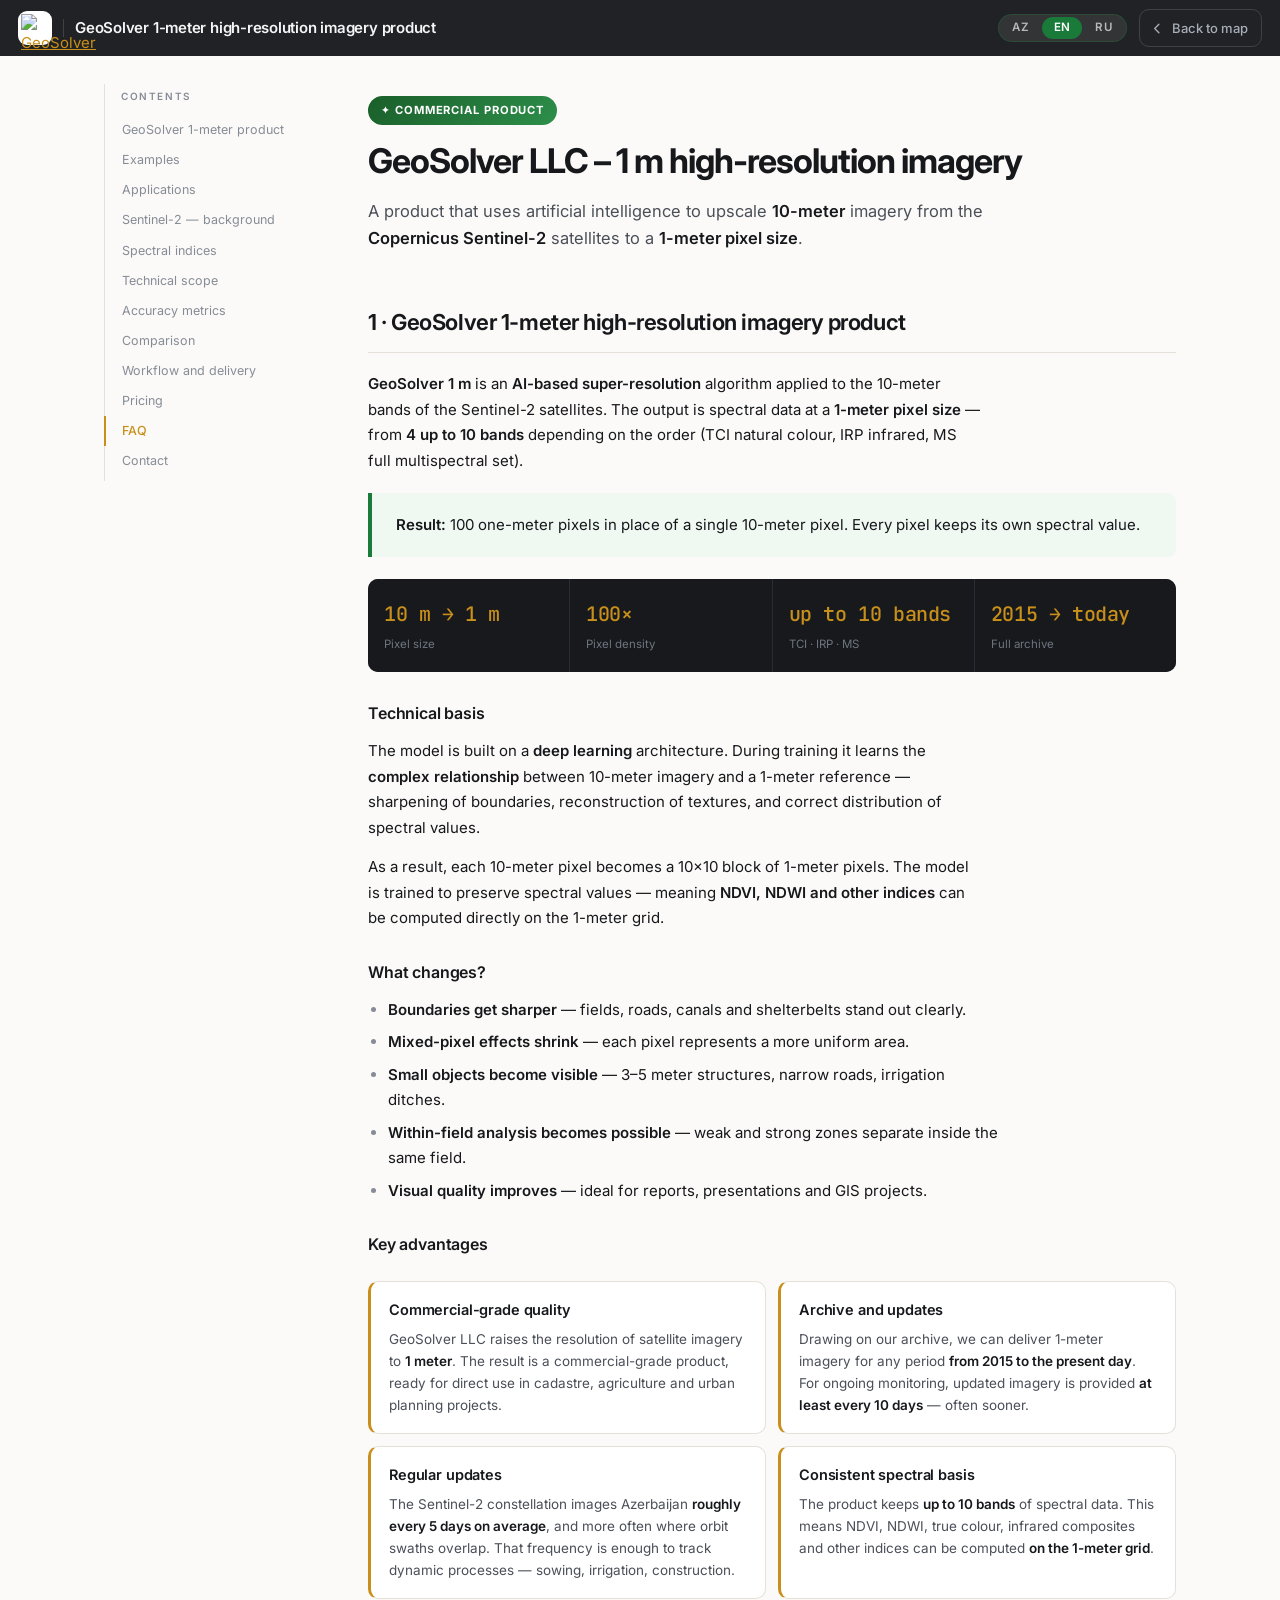
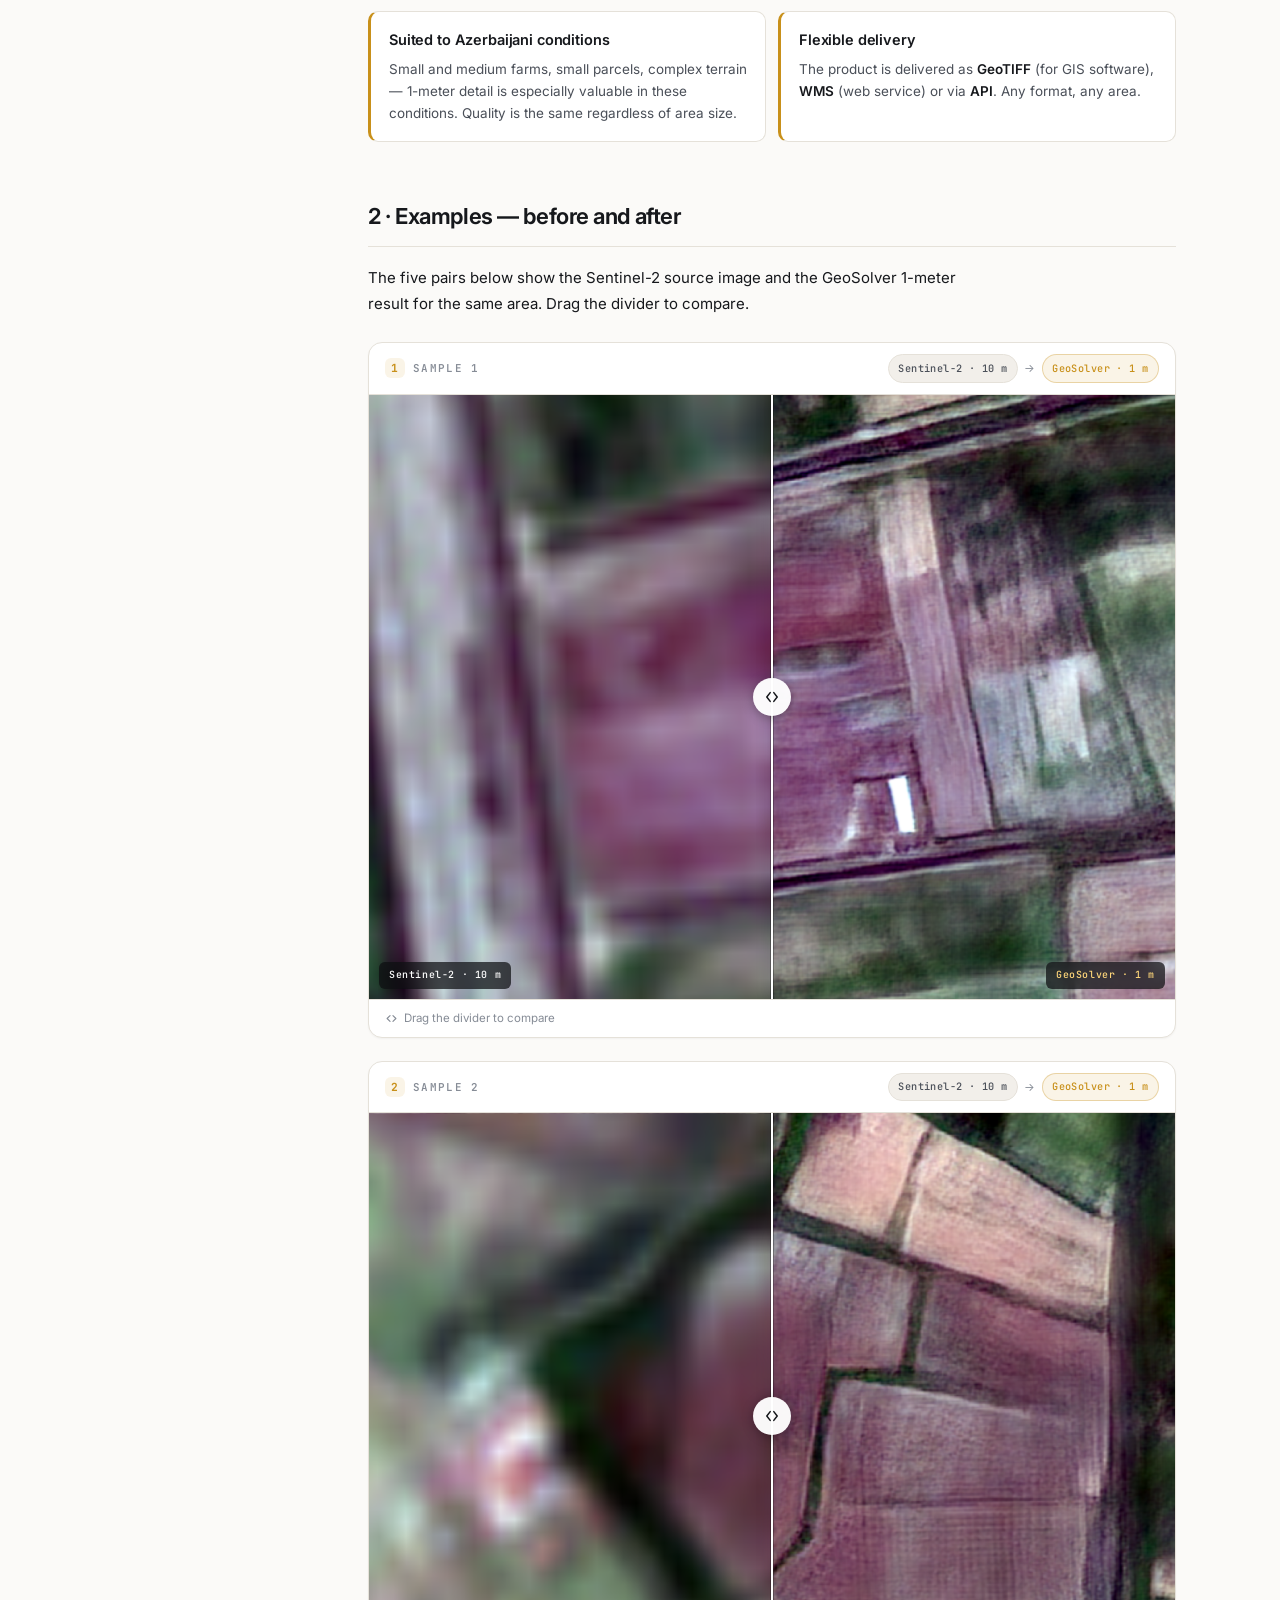
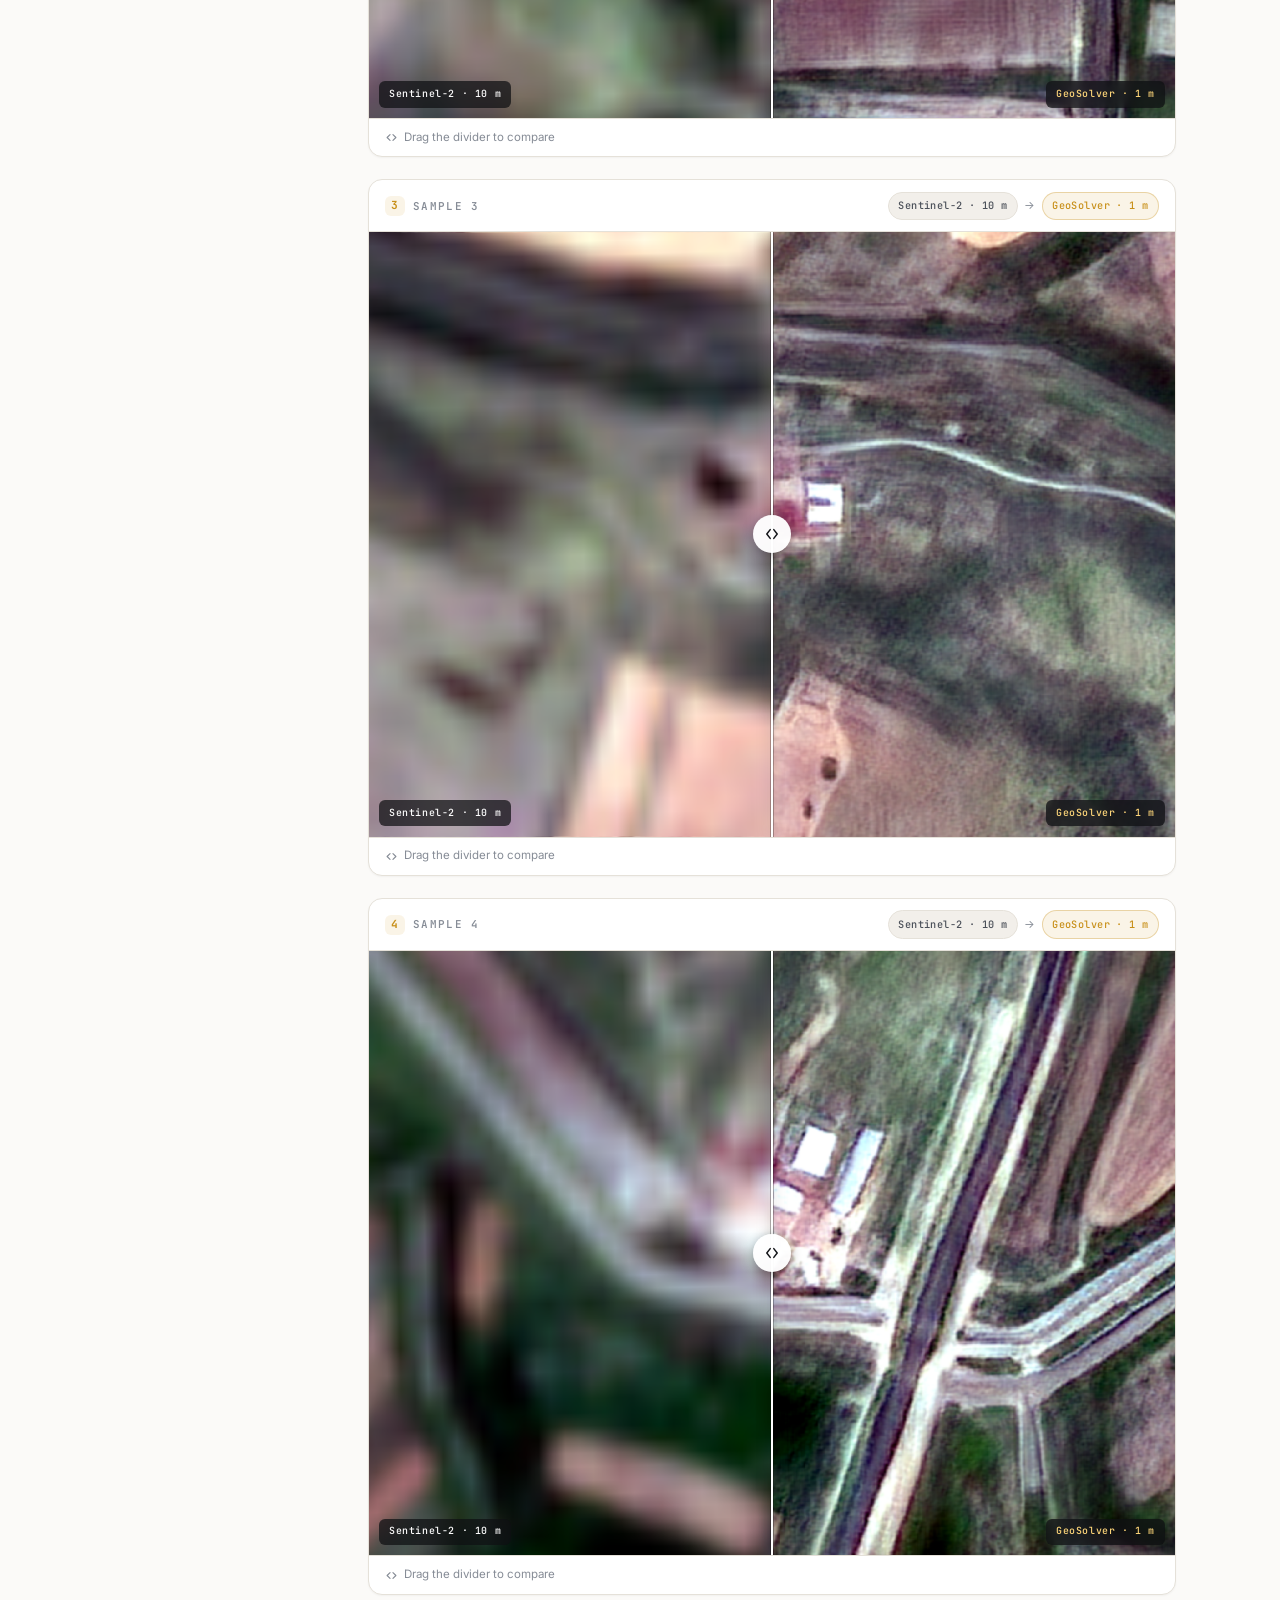
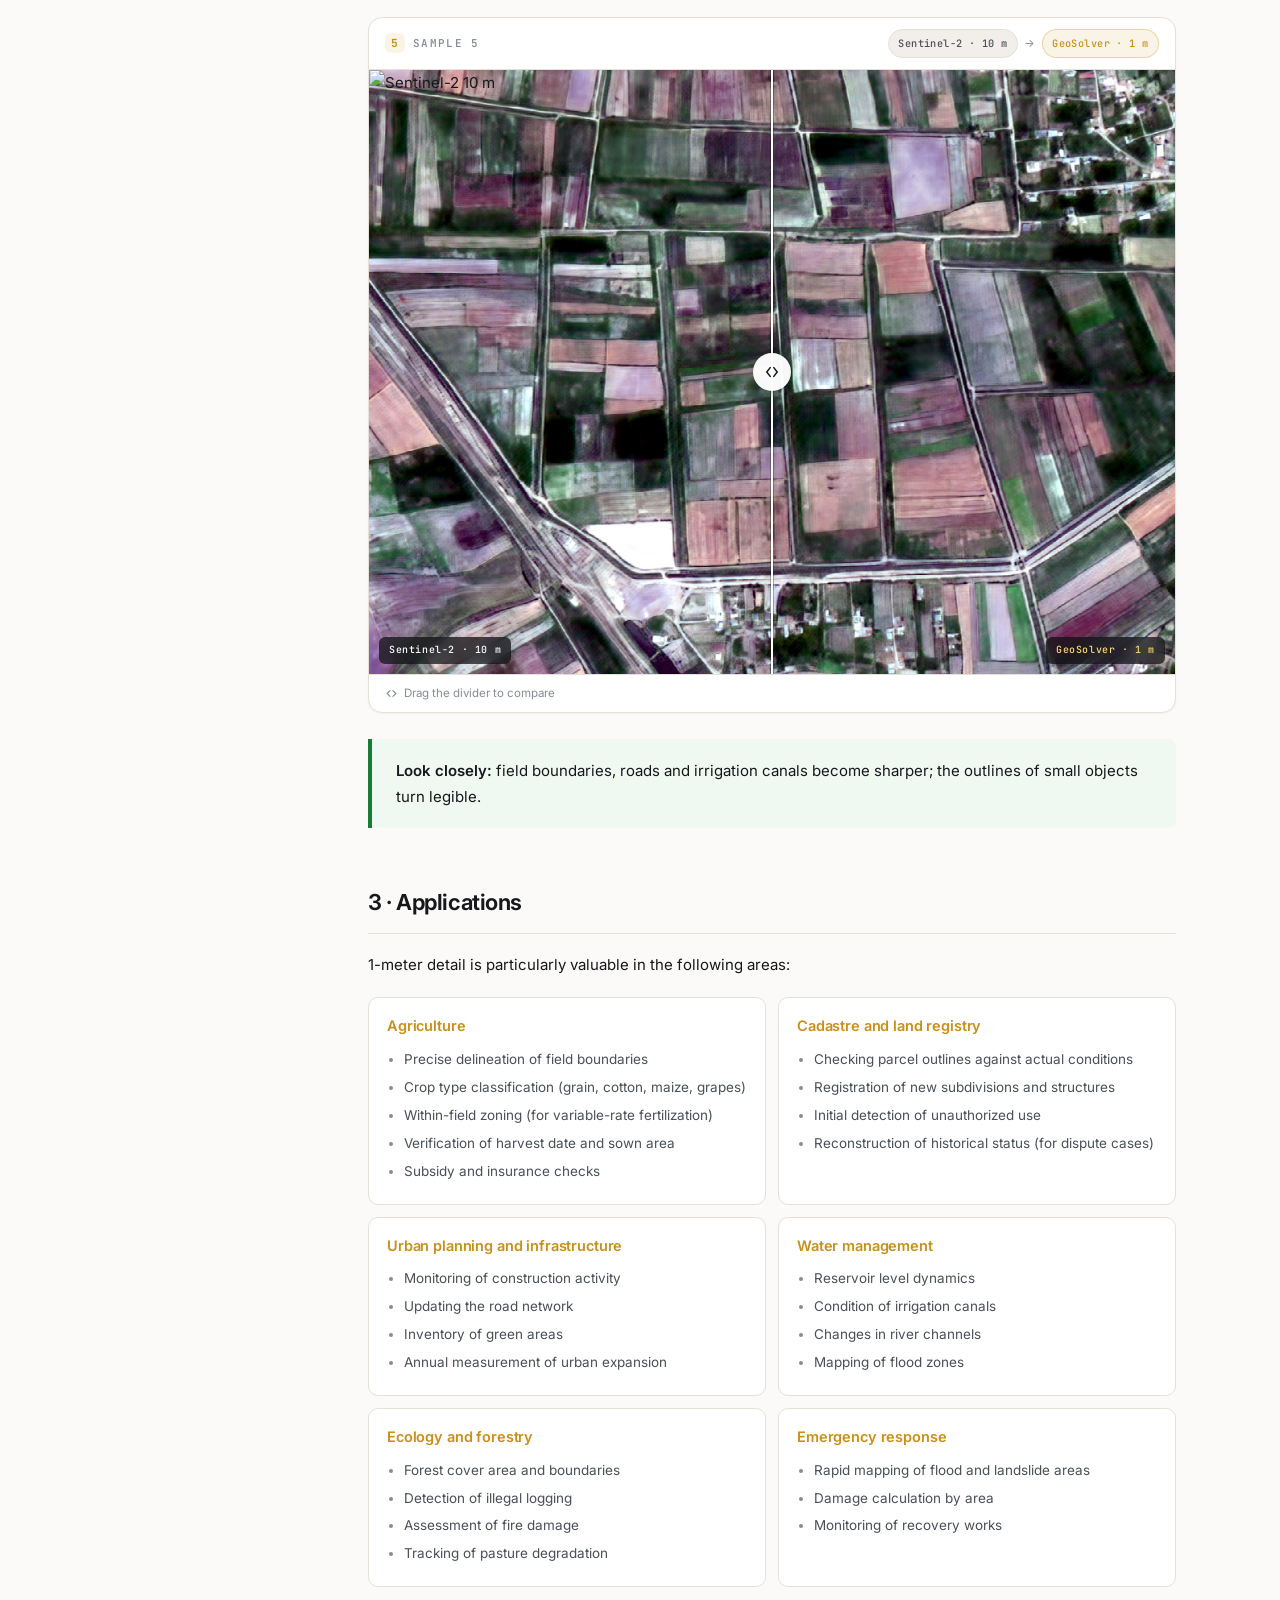
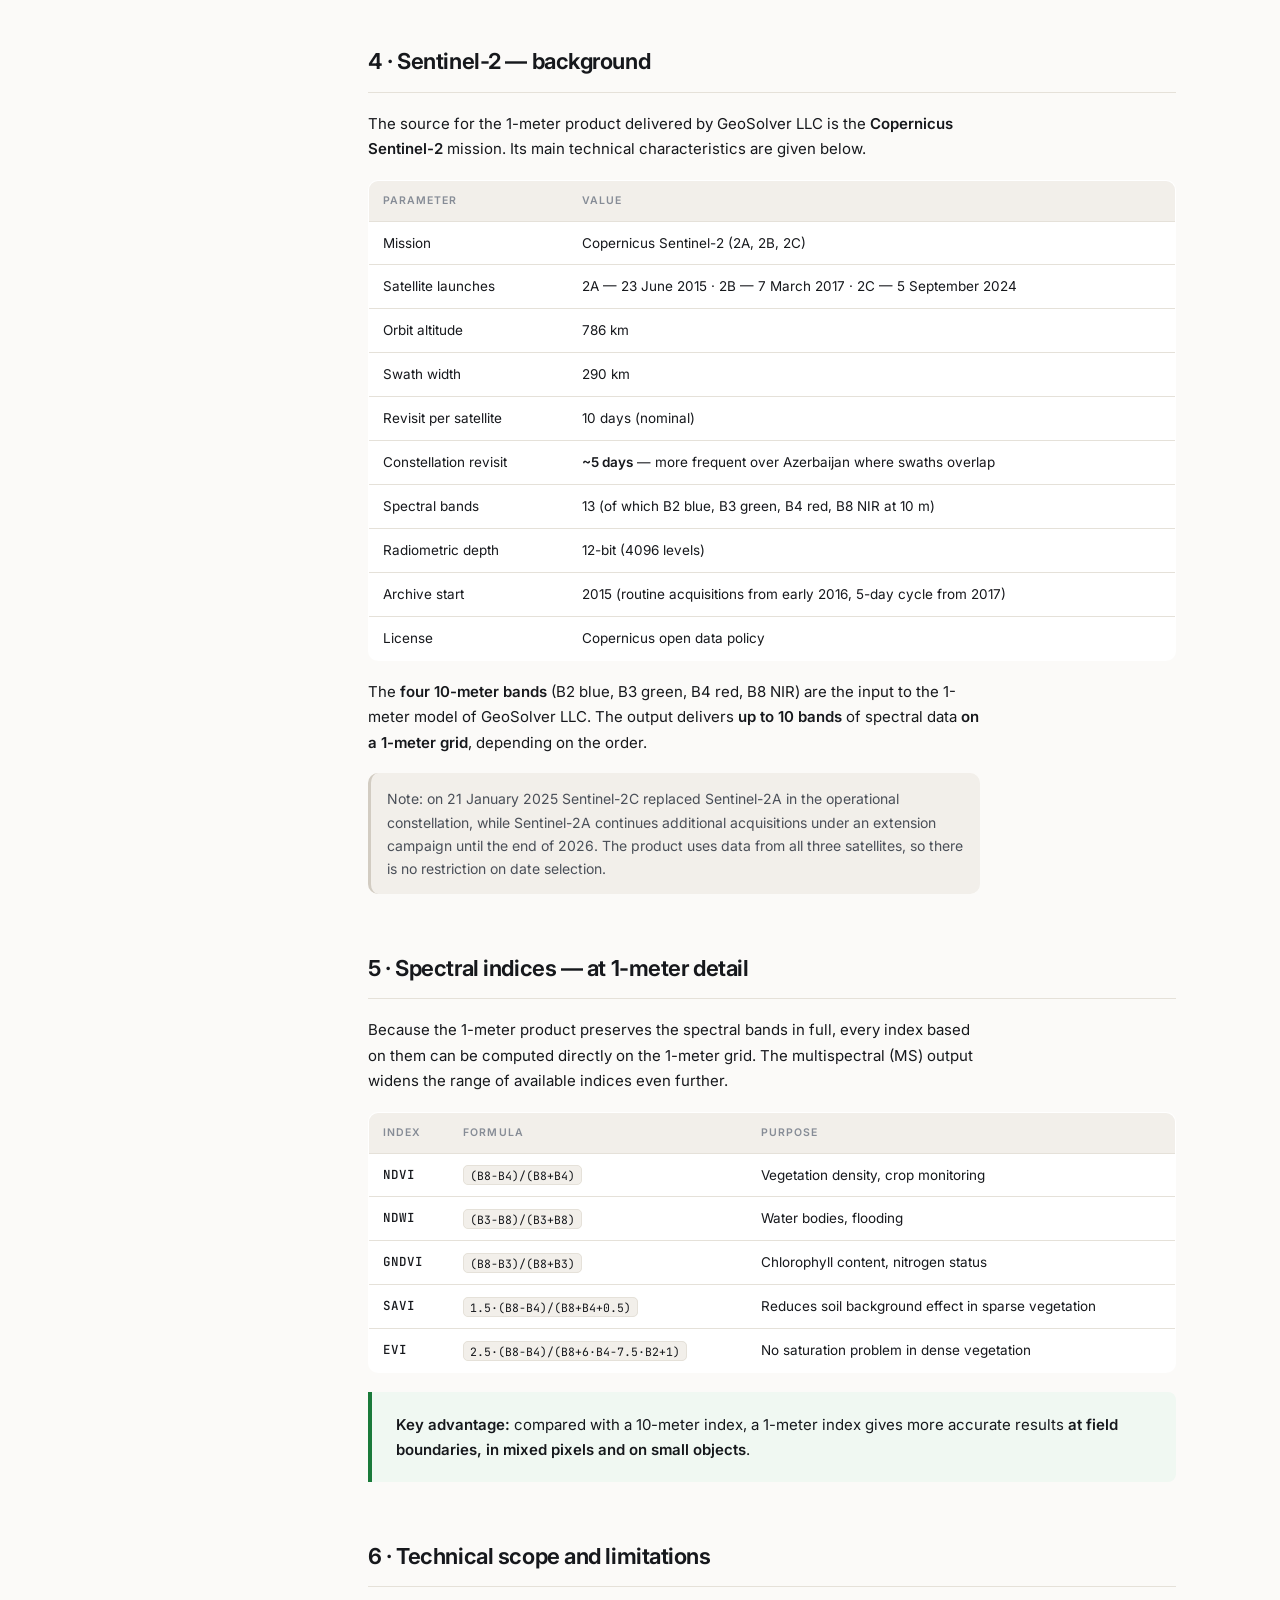
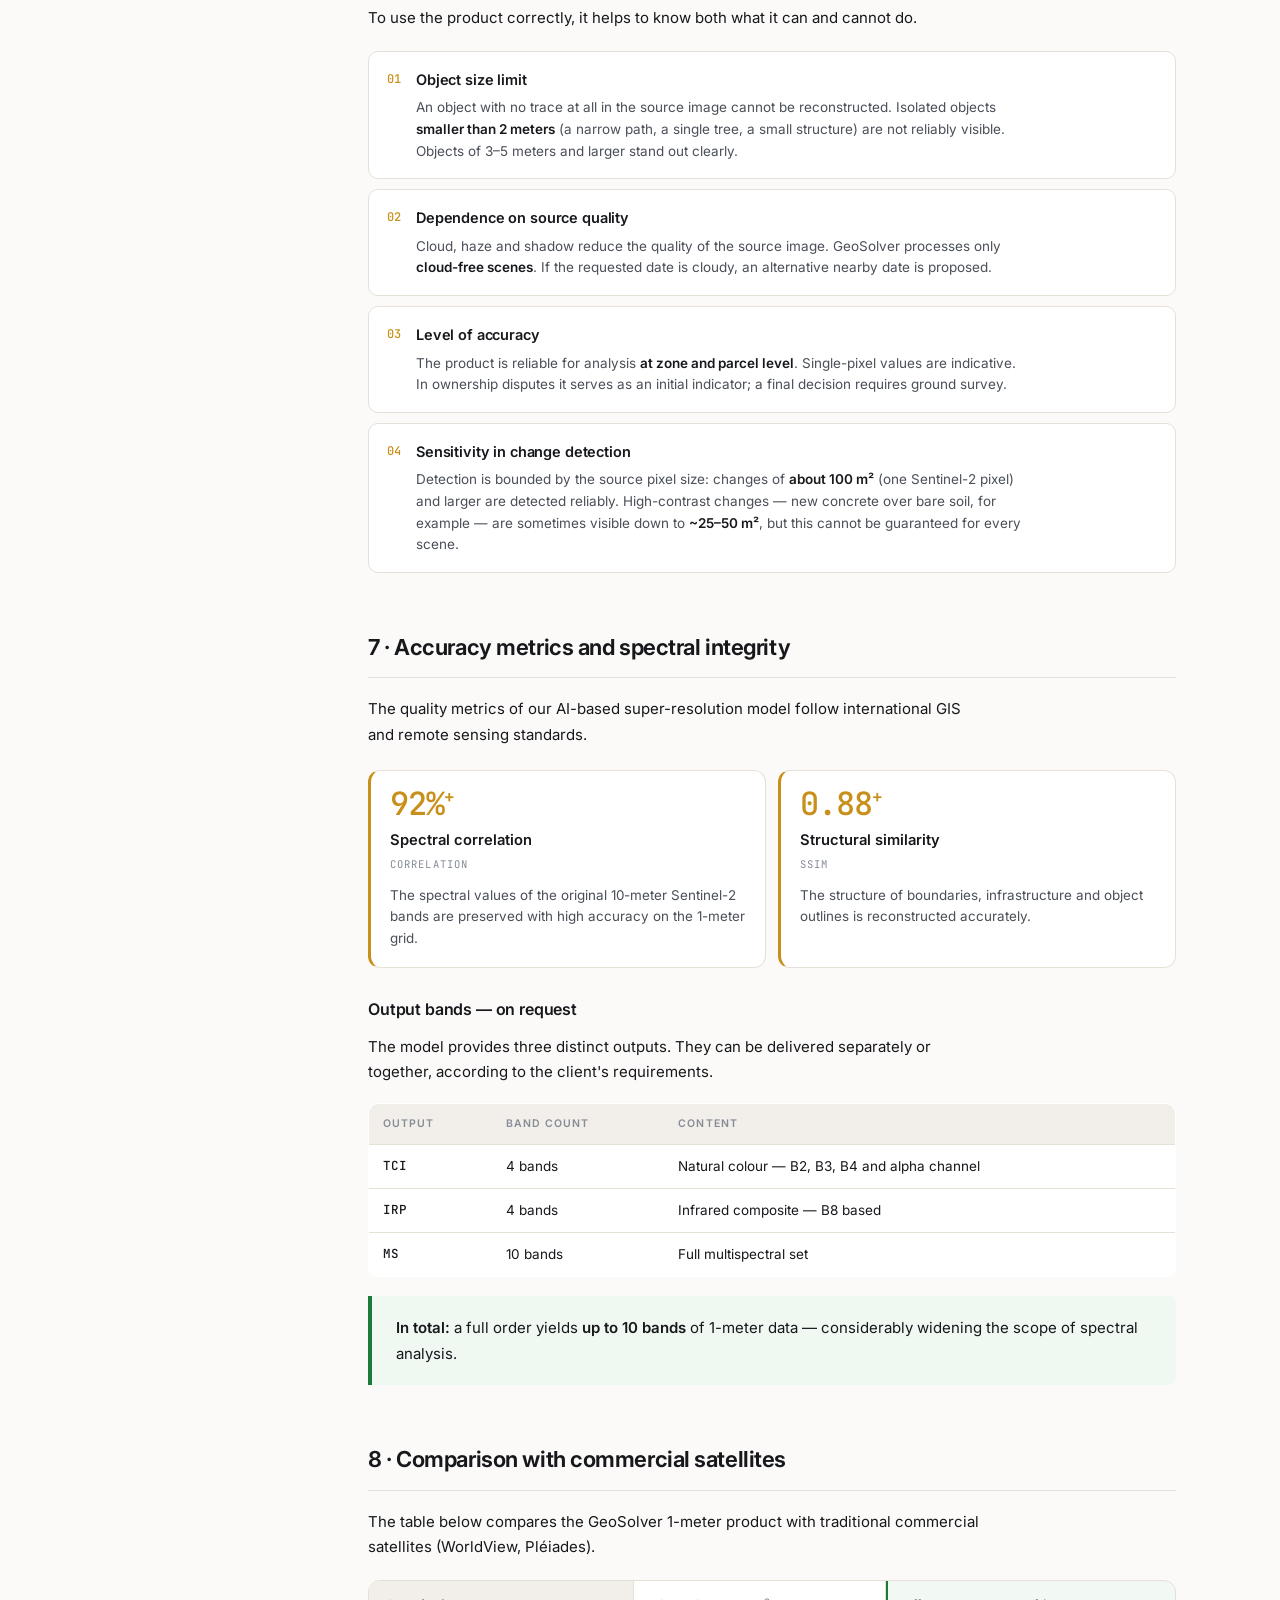
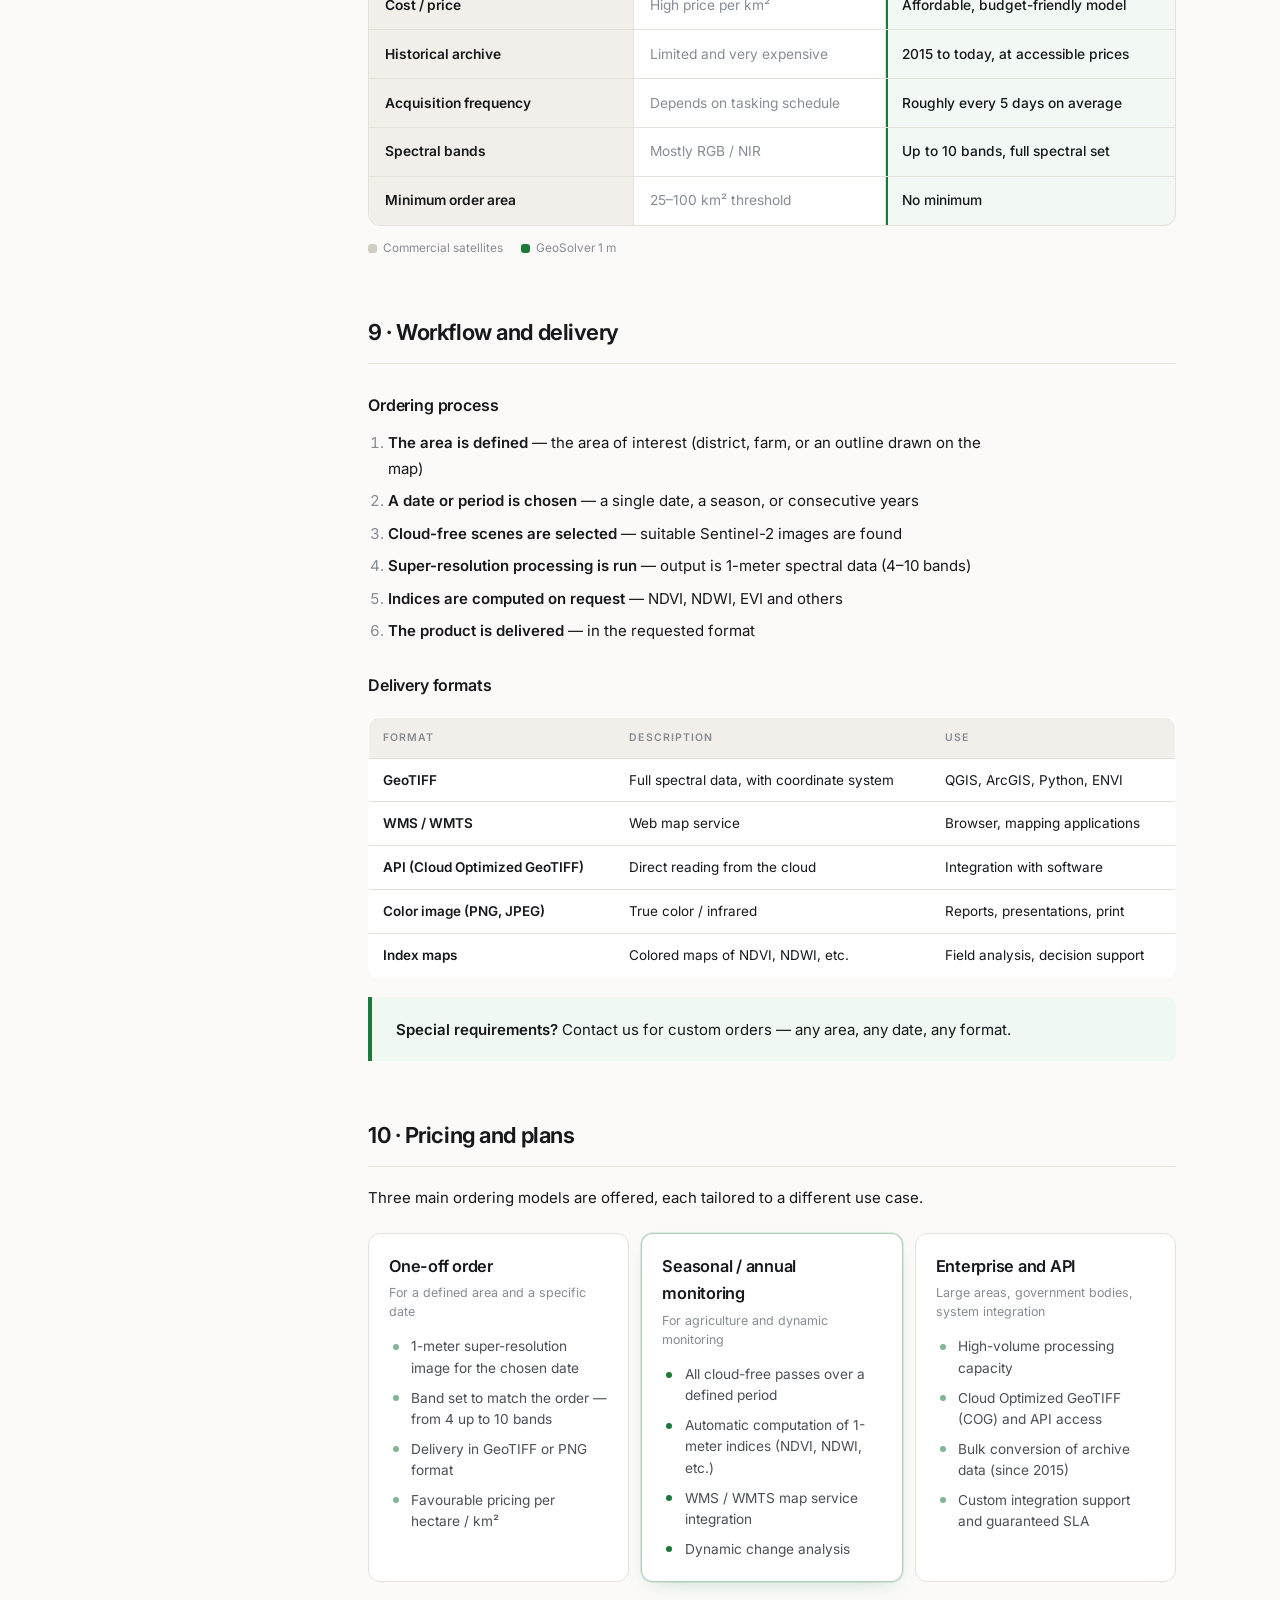
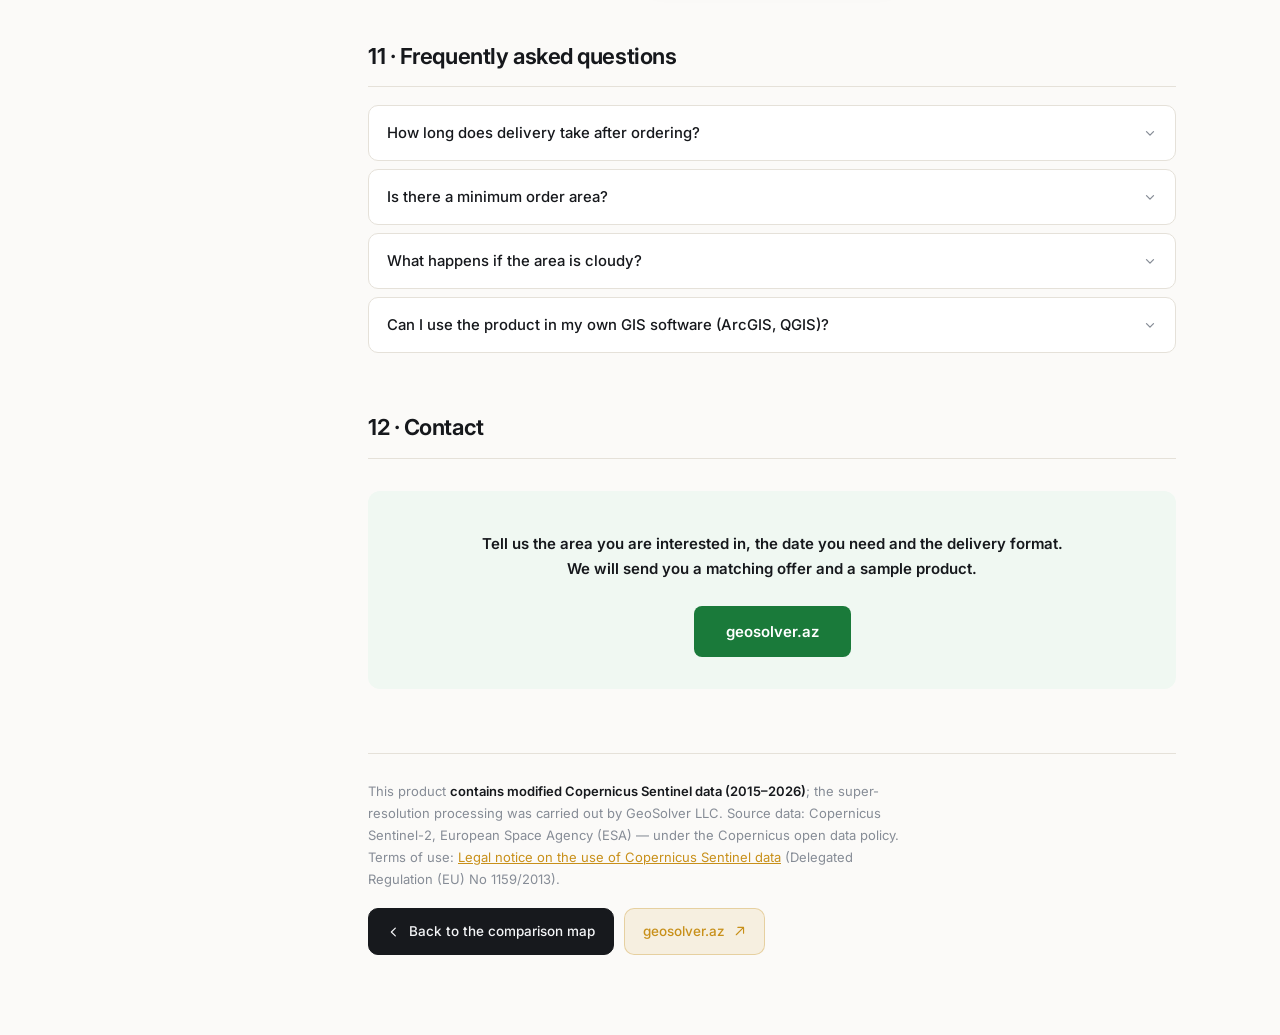
==== commit dfff02de: "Update info.html" ====
--- a/info.html
+++ b/info.html
@@ -4,7 +4,7 @@
 <meta charset="UTF-8"/>
 <meta name="viewport" content="width=device-width, initial-scale=1.0"/>
 <title>GeoSolver 1 metr — Yüksək ayırdetməli peyk məhsulu</title>
-<meta name="description" id="metaDesc" content="Copernicus Sentinel-2 peyklərinin pulsuz 10 metrlik görüntülərini süni intellektlə 1 metr piksel ölçüsünə qaldıran GeoSolver məhsulu."/>
+<meta name="description" id="metaDesc" content="Sentinel-2 görüntülərini süni intellektlə 1 metr piksel ölçüsünə qaldıran GeoSolver məhsulu — kadastr, kənd təsərrüfatı və monitorinq üçün."/>
 
 <link rel="alternate" hreflang="az" href="?lang=az"/>
 <link rel="alternate" hreflang="en" href="?lang=en"/>
@@ -552,7 +552,7 @@
       <span class="product-badge" data-i18n="badge">✦ Kommersiya məhsulu</span>
       <h1 data-i18n="h1">GeoSolver MMC – 1 metrlik yüksək ayırdetməli görüntü</h1>
       <p class="doc-lead" data-i18n="lead">
-        <b>Copernicus Sentinel-2</b> peyklərindən alınmış <b>pulsuz 10 metrlik</b> görüntüləri süni intellektlə
+        <b>Copernicus Sentinel-2</b> peyklərindən alınmış <b>10 metrlik</b> görüntüləri süni intellektlə
         <b>1 metr piksel ölçüsünə</b> qaldıran məhsul.
       </p>
     </div>
@@ -572,7 +572,7 @@
       <div class="kpi">
         <div class="kpi-i"><span class="kpi-v">10 m → 1 m</span><span class="kpi-l" data-i18n="kpi1">Piksel ölçüsü</span></div>
         <div class="kpi-i"><span class="kpi-v">100×</span><span class="kpi-l" data-i18n="kpi2">Piksel sıxlığı</span></div>
-        <div class="kpi-i"><span class="kpi-v" data-i18n="kpi3v">4 band</span><span class="kpi-l">B2 · B3 · B4 · B8</span></div>
+        <div class="kpi-i"><span class="kpi-v" data-i18n="kpi3v">10 banda qədər</span><span class="kpi-l">TCI · IRP · MS</span></div>
         <div class="kpi-i"><span class="kpi-v" data-i18n="kpi4v">2015 → bugün</span><span class="kpi-l" data-i18n="kpi4">Tam arxiv</span></div>
       </div>
 
@@ -598,10 +598,10 @@
       <h3 data-i18n="s1h3c">Əsas üstünlüklər</h3>
 
       <div class="pluses">
-        <div class="plus"><h4 data-i18n="p1h">Pulsuz mənbə, yüksək nəticə</h4><p data-i18n="p1p">Sentinel-2 məlumatları tam pulsuzdur. GeoSolver MMC bu görüntülərin ayırdetməsini 1 metrə qaldırır və kommersiya keyfiyyətində məhsul təqdim edir</b>.</p></div>
-        <div class="plus"><h4 data-i18n="p2h">Dərin arxiv</h4><p data-i18n="p2p"><b>2015-ci ildən bugünə</b> qədər bütün Sentinel-2 arxivi 1 metrlik formata çevrilə bilər. Bu, 10 illik dəyişiklik analizi, keçmiş hadisələrin araşdırılması və uzunmüddətli trendlərin qurulması deməkdir.</p></div>
+        <div class="plus"><h4 data-i18n="p1h">Kommersiya keyfiyyəti</h4><p data-i18n="p1p">GeoSolver MMC peyk görüntülərinin ayırdetməsini <b>1 metrə</b> qaldırır. Nəticə kommersiya səviyyəsində məhsuldur — kadastr, kənd təsərrüfatı və şəhərsalma layihələrində birbaşa istifadəyə hazırdır.</p></div>
+        <div class="plus"><h4 data-i18n="p2h">Arxiv və yenilənmə</h4><p data-i18n="p2p">Arxivimizə əsasən <b>2015-ci ildən bugünkü tarixə qədər</b> istənilən dövr üçün 1 metrlik görüntü təqdim edə bilərik. Cari monitorinqdə isə <b>ən azı 10 gündən bir</b> yenilənmiş görüntü verilir — çox vaxt daha tez.</p></div>
         <div class="plus"><h4 data-i18n="p3h">Müntəzəm yenilənmə</h4><p data-i18n="p3p">Sentinel-2 peyk qrupu Azərbaycanı <b>orta hesabla 5 gündən bir</b>, zolaqların üst-üstə düşdüyü ərazilərdə isə daha tez-tez görüntüləyir. Bu tezlik dinamik proseslərin — əkin, suvarma, tikinti — izlənməsi üçün kifayətdir.</p></div>
-        <div class="plus"><h4 data-i18n="p4h">Vahid spektral əsas</h4><p data-i18n="p4p">Məhsul dörd bandı saxlayır: B2, B3, B4, B8. Bu, NDVI, NDWI, təbii rəng, infraqırmızı kompozisiya və digər indekslərin <b>1 metrlik şəbəkədə</b> hesablanması deməkdir.</p></div>
+        <div class="plus"><h4 data-i18n="p4h">Vahid spektral əsas</h4><p data-i18n="p4p">Məhsul <b>10 banda qədər</b> spektral məlumat saxlayır. Bu, NDVI, NDWI, təbii rəng, infraqırmızı kompozisiya və digər indekslərin <b>1 metrlik şəbəkədə</b> hesablanması deməkdir.</p></div>
         <div class="plus"><h4 data-i18n="p5h">Azərbaycan şəraitinə uyğun</h4><p data-i18n="p5p">Kiçik və orta təsərrüfatlar, xırda sahələr, mürəkkəb relyef — 1 metrlik dəqiqlik bu şəraitdə xüsusilə dəyərlidir. Sahə ölçüsündən asılı olmayaraq keyfiyyət eynidir.</p></div>
         <div class="plus"><h4 data-i18n="p6h">Çevik çatdırılma</h4><p data-i18n="p6p">Məhsul <b>GeoTIFF</b> (CİS proqramları üçün), <b>WMS</b> (veb servis) və ya <b>API</b> vasitəsilə təqdim olunur. İstənilən formatda, istənilən ərazi üçün.</p></div>
       </div>
@@ -892,11 +892,11 @@
           <tr><td data-i18n="s4r7a">Spektral bandlar</td><td data-i18n="s4r7b">13 (bunlardan B2 mavi, B3 yaşıl, B4 qırmızı, B8 NIR — 10 m)</td></tr>
           <tr><td data-i18n="s4r8a">Radiometrik dərinlik</td><td data-i18n="s4r8b">12 bit (4096 səviyyə)</td></tr>
           <tr><td data-i18n="s4r9a">Arxivin başlanğıcı</td><td data-i18n="s4r9b">2015 (müntəzəm çəkilişlər 2016-cı ilin əvvəlindən, 5 günlük tsikl 2017-dən)</td></tr>
-          <tr><td data-i18n="s4r10a">Lisenziya</td><td data-i18n="s4r10b">Copernicus açıq məlumat siyasəti — tam pulsuz</td></tr>
+          <tr><td data-i18n="s4r10a">Lisenziya</td><td data-i18n="s4r10b">Copernicus açıq məlumat siyasəti</td></tr>
         </tbody>
       </table>
 
-      <p data-i18n="s4p2"><b>10 metrlik dörd band</b> (B2 mavi, B3 yaşıl, B4 qırmızı, B8 NIR) GeoSolver MMC-nin 1 metrlik modelinin giriş məlumatlarıdır. Çıxışda eyni dörd band <b>1 metrlik şəbəkədə</b> təqdim olunur.</p>
+      <p data-i18n="s4p2"><b>10 metrlik dörd band</b> (B2 mavi, B3 yaşıl, B4 qırmızı, B8 NIR) GeoSolver MMC-nin 1 metrlik modelinin giriş məlumatlarıdır. Çıxışda isə sifarişə uyğun olaraq <b>10 banda qədər</b> spektral məlumat <b>1 metrlik şəbəkədə</b> təqdim olunur.</p>
 
       <p class="note" data-i18n="s4note">Qeyd: 21 yanvar 2025-ci ildə əməliyyat konstelyasiyasında Sentinel-2A-nı Sentinel-2C əvəz etmişdir; Sentinel-2A isə uzadılmış kampaniya çərçivəsində 2026-cı ilin sonuna qədər əlavə çəkilişlər aparır. Məhsul üçün hər üç peykin məlumatı istifadə olunur, ona görə də tarix seçimində məhdudiyyət yoxdur.</p>
     </section>
@@ -904,7 +904,7 @@
     <section id="s5">
       <h2 data-i18n="s5h2">5 · Spektral indekslər — 1 metrlik dəqiqlikdə</h2>
 
-      <p data-i18n="s5p">1 metrlik məhsul dörd bandı (B2, B3, B4, B8) saxladığı üçün bu bandlara əsaslanan bütün indekslər birbaşa 1 metrlik şəbəkədə hesablana bilər.</p>
+      <p data-i18n="s5p">1 metrlik məhsul spektral bandları tam saxladığı üçün bu bandlara əsaslanan bütün indekslər birbaşa 1 metrlik şəbəkədə hesablana bilər. Çoxspektrli (MS) çıxışda indekslərin çeşidi daha da genişlənir.</p>
 
       <table class="tbl tbl-idx">
         <thead><tr><th data-i18n="s5th1">İndeks</th><th data-i18n="s5th2">Düstur</th><th data-i18n="s5th3">Təyinat</th></tr></thead>
@@ -1007,7 +1007,7 @@
         <div class="vs-row">
           <div class="vs-k" data-i18n="v4k">Spektral bandlar</div>
           <div class="vs-a" data-i18n="v4a">Əsasən RGB / NIR</div>
-          <div class="vs-b" data-i18n="v4b">4 əsas band, tam sifarişdə 10 banda qədər</div>
+          <div class="vs-b" data-i18n="v4b">10 banda qədər tam spektral dəst</div>
         </div>
         <div class="vs-row">
           <div class="vs-k" data-i18n="v5k">Minimum sifariş sahəsi</div>
@@ -1031,7 +1031,7 @@
         <li data-i18n="s7o1"><b>Ərazi müəyyən edilir</b> — maraq zonası (rayon, təsərrüfat, ya xəritədə çəkilmiş kontur)</li>
         <li data-i18n="s7o2"><b>Tarix və ya dövr seçilir</b> — tək tarix, mövsüm, ya ardıcıl illər</li>
         <li data-i18n="s7o3"><b>Buludsuz səhnələr seçilir</b> — uyğun Sentinel-2 görüntüləri tapılır</li>
-        <li data-i18n="s7o4"><b>Superrezolyusiya emalı aparılır</b> — çıxış 1 metrlik dörd band</li>
+        <li data-i18n="s7o4"><b>Superrezolyusiya emalı aparılır</b> — çıxış 1 metrlik spektral məlumat (4–10 band)</li>
         <li data-i18n="s7o5"><b>İstəyə görə indekslər hesablanır</b> — NDVI, NDWI, EVI və s.</li>
         <li data-i18n="s7o6"><b>Məhsul çatdırılır</b> — istəyə uyğun formatda</li>
       </ol>
@@ -1066,7 +1066,7 @@
           </div>
           <ul class="tier-l">
             <li data-i18n="t1a">Seçilmiş tarix üzrə 1 m superrezolyusiya görüntüsü</li>
-            <li data-i18n="t1b">4 spektral band (B2, B3, B4, B8)</li>
+            <li data-i18n="t1b">Sifarişə uyğun band dəsti — 4-dən 10 banda qədər</li>
             <li data-i18n="t1c">GeoTIFF və ya PNG formatında çatdırılma</li>
             <li data-i18n="t1d">Hər hektar / km² üzrə əlverişli hesablaşma</li>
           </ul>
@@ -1160,7 +1160,7 @@
 
 
     <footer class="doc-foot">
-      <p data-i18n="footSrc">Bu məhsul <b>dəyişdirilmiş Copernicus Sentinel məlumatlarını (2015–2026)</b> ehtiva edir; Superresolution image emalı GeoSolver MMC tərəfindən aparılmışdır. Mənbə məlumat: Copernicus Sentinel-2, Avropa Kosmik Agentliyi (ESA) — Copernicus açıq məlumat siyasəti əsasında. İstifadə şərtləri: <a href="https://sentinels.copernicus.eu/documents/247904/690755/Sentinel_Data_Legal_Notice" target="_blank" rel="noopener">Copernicus Sentinel məlumatlarının istifadəsi haqqında hüquqi bildiriş</a> (Delegated Regulation (EU) No 1159/2013).</p>
+      <p data-i18n="footSrc">Bu məhsul <b>dəyişdirilmiş Copernicus Sentinel məlumatlarını (2015–{Y})</b> ehtiva edir; Superresolution image emalı GeoSolver MMC tərəfindən aparılmışdır. Mənbə məlumat: Copernicus Sentinel-2, Avropa Kosmik Agentliyi (ESA) — Copernicus açıq məlumat siyasəti əsasında. İstifadə şərtləri: <a href="https://sentinels.copernicus.eu/documents/247904/690755/Sentinel_Data_Legal_Notice" target="_blank" rel="noopener">Copernicus Sentinel məlumatlarının istifadəsi haqqında hüquqi bildiriş</a> (Delegated Regulation (EU) No 1159/2013).</p>
       <div class="foot-btns">
         <a class="foot-back" href="index.html">
           <svg width="14" height="14" viewBox="0 0 16 16" fill="none" aria-hidden="true">
@@ -1185,7 +1185,7 @@
 
   az: {
     pageTitle: "GeoSolver 1 metr — Yüksək ayırdetməli peyk məhsulu",
-    metaDesc: "Copernicus Sentinel-2 peyklərinin pulsuz 10 metrlik görüntülərini süni intellektlə 1 metr piksel ölçüsünə qaldıran GeoSolver məhsulu.",
+    metaDesc: "Sentinel-2 görüntülərini süni intellektlə 1 metr piksel ölçüsünə qaldıran GeoSolver məhsulu — kadastr, kənd təsərrüfatı və monitorinq üçün.",
     brandTag: "GeoSolver 1 metrlik yüksək ayırdetməli görüntü məhsulu",
     backToMap: "Xəritəyə qayıt",
 
@@ -1200,14 +1200,14 @@
 
     badge: "✦ Kommersiya məhsulu",
     h1: "GeoSolver MMC – 1 metrlik yüksək ayırdetməli görüntü  ",
-    lead: "<b>Copernicus Sentinel-2</b> peyklərindən alınmış <b>pulsuz 10 metrlik</b> görüntüləri süni intellektlə <b>1 metr piksel ölçüsünə</b> qaldıran məhsul.",
+    lead: "<b>Copernicus Sentinel-2</b> peyklərindən alınmış <b>10 metrlik</b> görüntüləri süni intellektlə <b>1 metr piksel ölçüsünə</b> qaldıran məhsul.",
 
     s1h2: "1 · GeoSolver 1 metrlik yüksək ayırdetməli görüntü məhsulu",
-    s1p1: "<b>GeoSolver 1 metr</b> — Sentinel-2 peyklərinin 10 metrlik bandlarına tətbiq olunan <b>süni intellekt əsaslı superrezolyusiya</b> alqoritmidir. Çıxışda <b>1 metr piksel ölçüsündə</b> dörd spektral band (B2 mavi, B3 yaşıl, B4 qırmızı, B8 yaxın infraqırmızı) əldə edilir.",
+    s1p1: "<b>GeoSolver 1 metr</b> — Sentinel-2 peyklərinin 10 metrlik bandlarına tətbiq olunan <b>süni intellekt əsaslı superrezolyusiya</b> alqoritmidir. Çıxışda <b>1 metr piksel ölçüsündə</b> spektral məlumat əldə edilir — sifarişə uyğun olaraq <b>4 banddan 10 banda qədər</b> (TCI təbii rəng, IRP infraqırmızı, MS çoxspektrli tam dəst).",
     s1hl: "<b>Nəticə:</b> 10 m-lik bir pikselin yerinə 1 m-lik 100 piksel. Hər piksel öz spektral dəyərini saxlayır.",
     kpi1: "Piksel ölçüsü",
     kpi2: "Piksel sıxlığı",
-    kpi3v: "4 band",
+    kpi3v: "10 banda qədər",
     kpi4v: "2015 → bugün",
     kpi4: "Tam arxiv",
     s1h3a: "Texniki əsas",
@@ -1220,14 +1220,14 @@
     s1l4: "<b>Sahədaxili analiz mümkün olur</b> — eyni tarlada zəif və güclü zonalar ayrılır.",
     s1l5: "<b>Vizual keyfiyyət yüksəlir</b> — hesabatlar, təqdimatlar, CİS layihələri üçün ideal.",
     s1h3c: "Əsas üstünlüklər",
-    p1h: "Pulsuz mənbə, yüksək nəticə",
-    p1p: "Sentinel-2 məlumatları tam pulsuzdur. GeoSolver MMC bu görüntülərin ayırdetməsini 1 metrə qaldırır və kommersiya keyfiyyətində məhsul təqdim edir</b>.",
-    p2h: "Dərin arxiv",
-    p2p: "<b>2015-ci ildən bugünə</b> qədər bütün Sentinel-2 arxivi 1 metrlik formata çevrilə bilər. Bu, 10 illik dəyişiklik analizi, keçmiş hadisələrin araşdırılması və uzunmüddətli trendlərin qurulması deməkdir.",
+    p1h: "Kommersiya keyfiyyəti",
+    p1p: "GeoSolver MMC peyk görüntülərinin ayırdetməsini <b>1 metrə</b> qaldırır. Nəticə kommersiya səviyyəsində məhsuldur — kadastr, kənd təsərrüfatı və şəhərsalma layihələrində birbaşa istifadəyə hazırdır.",
+    p2h: "Arxiv və yenilənmə",
+    p2p: "Arxivimizə əsasən <b>2015-ci ildən bugünkü tarixə qədər</b> istənilən dövr üçün 1 metrlik görüntü təqdim edə bilərik. Cari monitorinqdə isə <b>ən azı 10 gündən bir</b> yenilənmiş görüntü verilir — çox vaxt daha tez.",
     p3h: "Müntəzəm yenilənmə",
     p3p: "Sentinel-2 peyk qrupu Azərbaycanı <b>orta hesabla 5 gündən bir</b>, zolaqların üst-üstə düşdüyü ərazilərdə isə daha tez-tez görüntüləyir. Bu tezlik dinamik proseslərin — əkin, suvarma, tikinti — izlənməsi üçün kifayətdir.",
     p4h: "Vahid spektral əsas",
-    p4p: "Məhsul dörd bandı saxlayır: B2, B3, B4, B8. Bu, NDVI, NDWI, təbii rəng, infraqırmızı kompozisiya və digər indekslərin <b>1 metrlik şəbəkədə</b> hesablanması deməkdir.",
+    p4p: "Məhsul <b>10 banda qədər</b> spektral məlumat saxlayır. Bu, NDVI, NDWI, təbii rəng, infraqırmızı kompozisiya və digər indekslərin <b>1 metrlik şəbəkədə</b> hesablanması deməkdir.",
     p5h: "Azərbaycan şəraitinə uyğun",
     p5p: "Kiçik və orta təsərrüfatlar, xırda sahələr, mürəkkəb relyef — 1 metrlik dəqiqlik bu şəraitdə xüsusilə dəyərlidir. Sahə ölçüsündən asılı olmayaraq keyfiyyət eynidir.",
     p6h: "Çevik çatdırılma",
@@ -1291,12 +1291,12 @@
     s4r7a: "Spektral bandlar",                s4r7b: "13 (bunlardan B2 mavi, B3 yaşıl, B4 qırmızı, B8 NIR — 10 m)",
     s4r8a: "Radiometrik dərinlik",            s4r8b: "12 bit (4096 səviyyə)",
     s4r9a: "Arxivin başlanğıcı",              s4r9b: "2015 (müntəzəm çəkilişlər 2016-cı ilin əvvəlindən, 5 günlük tsikl 2017-dən)",
-    s4r10a: "Lisenziya",                      s4r10b: "Copernicus açıq məlumat siyasəti — tam pulsuz",
-    s4p2: "<b>10 metrlik dörd band</b> (B2 mavi, B3 yaşıl, B4 qırmızı, B8 NIR) GeoSolver MMC-nin 1 metrlik modelinin giriş məlumatlarıdır. Çıxışda eyni dörd band <b>1 metrlik şəbəkədə</b> təqdim olunur.",
+    s4r10a: "Lisenziya",                      s4r10b: "Copernicus açıq məlumat siyasəti",
+    s4p2: "<b>10 metrlik dörd band</b> (B2 mavi, B3 yaşıl, B4 qırmızı, B8 NIR) GeoSolver MMC-nin 1 metrlik modelinin giriş məlumatlarıdır. Çıxışda isə sifarişə uyğun olaraq <b>10 banda qədər</b> spektral məlumat <b>1 metrlik şəbəkədə</b> təqdim olunur.",
     s4note: "Qeyd: 21 yanvar 2025-ci ildə əməliyyat konstelyasiyasında Sentinel-2A-nı Sentinel-2C əvəz etmişdir; Sentinel-2A isə uzadılmış kampaniya çərçivəsində 2026-cı ilin sonuna qədər əlavə çəkilişlər aparır. Məhsul üçün hər üç peykin məlumatı istifadə olunur, ona görə də tarix seçimində məhdudiyyət yoxdur.",
 
     s5h2: "5 · Spektral indekslər — 1 metrlik dəqiqlikdə",
-    s5p: "1 metrlik məhsul dörd bandı (B2, B3, B4, B8) saxladığı üçün bu bandlara əsaslanan bütün indekslər birbaşa 1 metrlik şəbəkədə hesablana bilər.",
+    s5p: "1 metrlik məhsul spektral bandları tam saxladığı üçün bu bandlara əsaslanan bütün indekslər birbaşa 1 metrlik şəbəkədə hesablana bilər. Çoxspektrli (MS) çıxışda indekslərin çeşidi daha da genişlənir.",
     s5th1: "İndeks", s5th2: "Düstur", s5th3: "Təyinat",
     s5r1: "Bitki sıxlığı, məhsul monitorinqi",
     s5r2: "Su hövzələri, daşqın",
@@ -1321,7 +1321,7 @@
     s7o1: "<b>Ərazi müəyyən edilir</b> — maraq zonası (rayon, təsərrüfat, ya xəritədə çəkilmiş kontur)",
     s7o2: "<b>Tarix və ya dövr seçilir</b> — tək tarix, mövsüm, ya ardıcıl illər",
     s7o3: "<b>Buludsuz səhnələr seçilir</b> — uyğun Sentinel-2 görüntüləri tapılır",
-    s7o4: "<b>Superrezolyusiya emalı aparılır</b> — çıxış 1 metrlik dörd band",
+    s7o4: "<b>Superrezolyusiya emalı aparılır</b> — çıxış 1 metrlik spektral məlumat (4–10 band)",
     s7o5: "<b>İstəyə görə indekslər hesablanır</b> — NDVI, NDWI, EVI və s.",
     s7o6: "<b>Məhsul çatdırılır</b> — istəyə uyğun formatda",
     s7h3b: "Çatdırılma formatları",
@@ -1369,7 +1369,7 @@
     v3b: "Orta hesabla hər 5 gündən bir",
     v4k: "Spektral bandlar",
     v4a: "Əsasən RGB / NIR",
-    v4b: "4 əsas band, tam sifarişdə 10 banda qədər",
+    v4b: "10 banda qədər tam spektral dəst",
     v5k: "Minimum sifariş sahəsi",
     v5a: "25–100 km² hədd",
     v5b: "Məhdudiyyət yoxdur",
@@ -1378,7 +1378,7 @@
     t1n: "Bir dəfəlik sifariş",
     t1s: "Müəyyən ərazi və konkret tarix üçün",
     t1a: "Seçilmiş tarix üzrə 1 m superrezolyusiya görüntüsü",
-    t1b: "4 spektral band (B2, B3, B4, B8)",
+    t1b: "Sifarişə uyğun band dəsti — 4-dən 10 banda qədər",
     t1c: "GeoTIFF və ya PNG formatında çatdırılma",
     t1d: "Hər hektar / km² üzrə əlverişli hesablaşma",
     t2n: "Mövsümi / illik monitorinq",
@@ -1412,7 +1412,7 @@
 
   en: {
     pageTitle: "GeoSolver 1 m — High-resolution satellite product",
-    metaDesc: "GeoSolver product that uses AI to upscale free 10-meter Copernicus Sentinel-2 imagery to a 1-meter pixel size.",
+    metaDesc: "GeoSolver product that uses AI to raise Sentinel-2 imagery to a 1-meter pixel size — for cadastre, agriculture and monitoring.",
     brandTag: "GeoSolver 1-meter high-resolution imagery product",
     backToMap: "Back to map",
 
@@ -1427,14 +1427,14 @@
 
     badge: "✦ Commercial product",
     h1: "GeoSolver LLC – 1 m high-resolution imagery",
-    lead: "A product that uses artificial intelligence to upscale <b>free 10-meter</b> imagery from the <b>Copernicus Sentinel-2</b> satellites to a <b>1-meter pixel size</b>.",
+    lead: "A product that uses artificial intelligence to upscale <b>10-meter</b> imagery from the <b>Copernicus Sentinel-2</b> satellites to a <b>1-meter pixel size</b>.",
 
     s1h2: "1 · GeoSolver 1-meter high-resolution imagery product",
-    s1p1: "<b>GeoSolver 1 m</b> is an <b>AI-based super-resolution</b> algorithm applied to the 10-meter bands of the Sentinel-2 satellites. The output is four spectral bands (B2 blue, B3 green, B4 red, B8 near-infrared) at a <b>1-meter pixel size</b>.",
+    s1p1: "<b>GeoSolver 1 m</b> is an <b>AI-based super-resolution</b> algorithm applied to the 10-meter bands of the Sentinel-2 satellites. The output is spectral data at a <b>1-meter pixel size</b> — from <b>4 up to 10 bands</b> depending on the order (TCI natural colour, IRP infrared, MS full multispectral set).",
     s1hl: "<b>Result:</b> 100 one-meter pixels in place of a single 10-meter pixel. Every pixel keeps its own spectral value.",
     kpi1: "Pixel size",
     kpi2: "Pixel density",
-    kpi3v: "4 bands",
+    kpi3v: "up to 10 bands",
     kpi4v: "2015 → today",
     kpi4: "Full archive",
     s1h3a: "Technical basis",
@@ -1447,14 +1447,14 @@
     s1l4: "<b>Within-field analysis becomes possible</b> — weak and strong zones separate inside the same field.",
     s1l5: "<b>Visual quality improves</b> — ideal for reports, presentations and GIS projects.",
     s1h3c: "Key advantages",
-    p1h: "Free source, high-end result",
-    p1p: "Sentinel-2 data is entirely free. GeoSolver LLC raises its resolution to 1 meter and delivers a commercial-grade product</b>.",
-    p2h: "Deep archive",
-    p2p: "The full Sentinel-2 archive <b>from 2015 to today</b> can be converted to 1-meter format. That means 10 years of change analysis, investigation of past events, and long-term trend building.",
+    p1h: "Commercial-grade quality",
+    p1p: "GeoSolver LLC raises the resolution of satellite imagery to <b>1 meter</b>. The result is a commercial-grade product, ready for direct use in cadastre, agriculture and urban planning projects.",
+    p2h: "Archive and updates",
+    p2p: "Drawing on our archive, we can deliver 1-meter imagery for any period <b>from 2015 to the present day</b>. For ongoing monitoring, updated imagery is provided <b>at least every 10 days</b> — often sooner.",
     p3h: "Regular updates",
     p3p: "The Sentinel-2 constellation images Azerbaijan <b>roughly every 5 days on average</b>, and more often where orbit swaths overlap. That frequency is enough to track dynamic processes — sowing, irrigation, construction.",
     p4h: "Consistent spectral basis",
-    p4p: "The product keeps four bands: B2, B3, B4, B8. This means NDVI, NDWI, true color, infrared composites and other indices can be computed <b>on the 1-meter grid</b>.",
+    p4p: "The product keeps <b>up to 10 bands</b> of spectral data. This means NDVI, NDWI, true colour, infrared composites and other indices can be computed <b>on the 1-meter grid</b>.",
     p5h: "Suited to Azerbaijani conditions",
     p5p: "Small and medium farms, small parcels, complex terrain — 1-meter detail is especially valuable in these conditions. Quality is the same regardless of area size.",
     p6h: "Flexible delivery",
@@ -1518,12 +1518,12 @@
     s4r7a: "Spectral bands",             s4r7b: "13 (of which B2 blue, B3 green, B4 red, B8 NIR at 10 m)",
     s4r8a: "Radiometric depth",          s4r8b: "12-bit (4096 levels)",
     s4r9a: "Archive start",              s4r9b: "2015 (routine acquisitions from early 2016, 5-day cycle from 2017)",
-    s4r10a: "License",                   s4r10b: "Copernicus open data policy — completely free",
-    s4p2: "The <b>four 10-meter bands</b> (B2 blue, B3 green, B4 red, B8 NIR) are the input to the 1-meter model of GeoSolver LLC. The output delivers the same four bands <b>on a 1-meter grid</b>.",
+    s4r10a: "License",                   s4r10b: "Copernicus open data policy",
+    s4p2: "The <b>four 10-meter bands</b> (B2 blue, B3 green, B4 red, B8 NIR) are the input to the 1-meter model of GeoSolver LLC. The output delivers <b>up to 10 bands</b> of spectral data <b>on a 1-meter grid</b>, depending on the order.",
     s4note: "Note: on 21 January 2025 Sentinel-2C replaced Sentinel-2A in the operational constellation, while Sentinel-2A continues additional acquisitions under an extension campaign until the end of 2026. The product uses data from all three satellites, so there is no restriction on date selection.",
 
     s5h2: "5 · Spectral indices — at 1-meter detail",
-    s5p: "Because the 1-meter product keeps four bands (B2, B3, B4, B8), every index based on these bands can be computed directly on the 1-meter grid.",
+    s5p: "Because the 1-meter product preserves the spectral bands in full, every index based on them can be computed directly on the 1-meter grid. The multispectral (MS) output widens the range of available indices even further.",
     s5th1: "Index", s5th2: "Formula", s5th3: "Purpose",
     s5r1: "Vegetation density, crop monitoring",
     s5r2: "Water bodies, flooding",
@@ -1548,7 +1548,7 @@
     s7o1: "<b>The area is defined</b> — the area of interest (district, farm, or an outline drawn on the map)",
     s7o2: "<b>A date or period is chosen</b> — a single date, a season, or consecutive years",
     s7o3: "<b>Cloud-free scenes are selected</b> — suitable Sentinel-2 images are found",
-    s7o4: "<b>Super-resolution processing is run</b> — output is four bands at 1 meter",
+    s7o4: "<b>Super-resolution processing is run</b> — output is 1-meter spectral data (4–10 bands)",
     s7o5: "<b>Indices are computed on request</b> — NDVI, NDWI, EVI and others",
     s7o6: "<b>The product is delivered</b> — in the requested format",
     s7h3b: "Delivery formats",
@@ -1596,7 +1596,7 @@
     v3b: "Roughly every 5 days on average",
     v4k: "Spectral bands",
     v4a: "Mostly RGB / NIR",
-    v4b: "4 core bands, up to 10 on a full order",
+    v4b: "Up to 10 bands, full spectral set",
     v5k: "Minimum order area",
     v5a: "25–100 km² threshold",
     v5b: "No minimum",
@@ -1605,7 +1605,7 @@
     t1n: "One-off order",
     t1s: "For a defined area and a specific date",
     t1a: "1-meter super-resolution image for the chosen date",
-    t1b: "4 spectral bands (B2, B3, B4, B8)",
+    t1b: "Band set to match the order — from 4 up to 10 bands",
     t1c: "Delivery in GeoTIFF or PNG format",
     t1d: "Favourable pricing per hectare / km²",
     t2n: "Seasonal / annual monitoring",
@@ -1639,7 +1639,7 @@
 
   ru: {
     pageTitle: "GeoSolver 1 м — спутниковый продукт высокого разрешения",
-    metaDesc: "Продукт GeoSolver, повышающий разрешение бесплатных 10-метровых снимков Copernicus Sentinel-2 до размера пикселя 1 метр.",
+    metaDesc: "Продукт GeoSolver, повышающий разрешение снимков Sentinel-2 до размера пикселя 1 метр — для кадастра, сельского хозяйства и мониторинга.",
     brandTag: "Продукт GeoSolver — снимки высокого разрешения 1 м",
     backToMap: "Вернуться к карте",
 
@@ -1654,14 +1654,14 @@
 
     badge: "✦ Коммерческий продукт",
     h1: "ООО GeoSolver – Изображение с разрешением 1 метр",
-    lead: "Продукт, который с помощью искусственного интеллекта повышает разрешение <b>бесплатных 10-метровых</b> снимков спутников <b>Copernicus Sentinel-2</b> до <b>размера пикселя 1 метр.</b>",
+    lead: "Продукт, который с помощью искусственного интеллекта повышает разрешение <b>10-метровых</b> снимков спутников <b>Copernicus Sentinel-2</b> до <b>размера пикселя 1 метр.</b>",
 
     s1h2: "1 · Продукт GeoSolver — снимки высокого разрешения 1 м",
-    s1p1: "<b>GeoSolver 1 м</b> — алгоритм <b>сверхразрешения на основе искусственного интеллекта</b>, применяемый к 10-метровым каналам спутников Sentinel-2. На выходе получаются четыре спектральных канала (B2 синий, B3 зелёный, B4 красный, B8 ближний инфракрасный) с <b>размером пикселя 1 метр</b>.",
+    s1p1: "<b>GeoSolver 1 м</b> — алгоритм <b>сверхразрешения на основе искусственного интеллекта</b>, применяемый к 10-метровым каналам спутников Sentinel-2. На выходе получаются спектральные данные с <b>размером пикселя 1 метр</b> — от <b>4 до 10 каналов</b> в зависимости от заказа (TCI естественный цвет, IRP инфракрасный, MS полный мультиспектральный набор).",
     s1hl: "<b>Результат:</b> вместо одного 10-метрового пикселя — 100 пикселей по 1 метру. Каждый пиксель сохраняет собственное спектральное значение.",
     kpi1: "Размер пикселя",
     kpi2: "Плотность пикселей",
-    kpi3v: "4 канала",
+    kpi3v: "до 10 каналов",
     kpi4v: "2015 → сегодня",
     kpi4: "Полный архив",
     s1h3a: "Техническая основа",
@@ -1674,14 +1674,14 @@
     s1l4: "<b>Возможен внутриполевой анализ</b> — в пределах одного поля различаются слабые и сильные зоны.",
     s1l5: "<b>Растёт визуальное качество</b> — идеально для отчётов, презентаций и ГИС-проектов.",
     s1h3c: "Основные преимущества",
-    p1h: "Бесплатный источник, высокий результат",
-    p1p: "Данные Sentinel-2 полностью бесплатны. ООО GeoSolver повышает их разрешение до 1 метра и предоставляет продукт коммерческого качества</b>.",
-    p2h: "Глубокий архив",
-    p2p: "Весь архив Sentinel-2 <b>с 2015 года до сегодняшнего дня</b> может быть переведён в 1-метровый формат. Это означает анализ изменений за 10 лет, исследование прошлых событий и построение долгосрочных трендов.",
+    p1h: "Коммерческое качество",
+    p1p: "ООО GeoSolver повышает разрешение спутниковых снимков до <b>1 метра</b>. Результат — продукт коммерческого уровня, готовый к прямому использованию в проектах кадастра, сельского хозяйства и градостроительства.",
+    p2h: "Архив и обновление",
+    p2p: "Опираясь на наш архив, мы можем предоставить метровые снимки за любой период <b>с 2015 года по сегодняшний день</b>. При текущем мониторинге обновлённые снимки поставляются <b>не реже одного раза в 10 дней</b> — часто чаще.",
     p3h: "Регулярное обновление",
     p3p: "Группировка Sentinel-2 снимает Азербайджан <b>в среднем раз в 5 дней</b>, а в зонах перекрытия полос — чаще. Такой периодичности достаточно для отслеживания динамических процессов — посева, орошения, строительства.",
     p4h: "Единая спектральная основа",
-    p4p: "Продукт сохраняет четыре канала: B2, B3, B4, B8. Это позволяет рассчитывать NDVI, NDWI, естественные цвета, инфракрасные композиции и другие индексы <b>на метровой сетке</b>.",
+    p4p: "Продукт сохраняет <b>до 10 каналов</b> спектральных данных. Это позволяет рассчитывать NDVI, NDWI, естественные цвета, инфракрасные композиции и другие индексы <b>на метровой сетке</b>.",
     p5h: "Соответствие условиям Азербайджана",
     p5p: "Мелкие и средние хозяйства, небольшие участки, сложный рельеф — метровая детализация особенно ценна в таких условиях. Качество одинаково независимо от размера участка.",
     p6h: "Гибкая поставка",
@@ -1745,12 +1745,12 @@
     s4r7a: "Спектральные каналы",             s4r7b: "13 (из них B2 синий, B3 зелёный, B4 красный, B8 БИК — 10 м)",
     s4r8a: "Радиометрическое разрешение",     s4r8b: "12 бит (4096 уровней)",
     s4r9a: "Начало архива",                   s4r9b: "2015 (регулярная съёмка с начала 2016, 5-дневный цикл с 2017)",
-    s4r10a: "Лицензия",                       s4r10b: "Политика открытых данных Copernicus — полностью бесплатно",
-    s4p2: "<b>Четыре 10-метровых канала</b> (B2 синий, B3 зелёный, B4 красный, B8 БИК) являются входными данными метровой модели ООО GeoSolver. На выходе те же четыре канала предоставляются <b>на метровой сетке</b>.",
+    s4r10a: "Лицензия",                       s4r10b: "Политика открытых данных Copernicus",
+    s4p2: "<b>Четыре 10-метровых канала</b> (B2 синий, B3 зелёный, B4 красный, B8 БИК) являются входными данными метровой модели ООО GeoSolver. На выходе — <b>до 10 каналов</b> спектральных данных <b>на метровой сетке</b>, в зависимости от заказа.",
     s4note: "Примечание: 21 января 2025 года Sentinel-2C заменил Sentinel-2A в составе оперативной группировки, а сам Sentinel-2A в рамках продлённой кампании ведёт дополнительную съёмку до конца 2026 года. Продукт использует данные всех трёх спутников, поэтому ограничений по выбору даты нет.",
 
     s5h2: "5 · Спектральные индексы — с детализацией 1 метр",
-    s5p: "Поскольку 1-метровый продукт сохраняет четыре канала (B2, B3, B4, B8), все индексы на основе этих каналов можно рассчитывать непосредственно на метровой сетке.",
+    s5p: "Поскольку 1-метровый продукт полностью сохраняет спектральные каналы, все индексы на их основе можно рассчитывать непосредственно на метровой сетке. Мультиспектральный (MS) выход дополнительно расширяет набор доступных индексов.",
     s5th1: "Индекс", s5th2: "Формула", s5th3: "Назначение",
     s5r1: "Плотность растительности, мониторинг урожая",
     s5r2: "Водные объекты, паводки",
@@ -1775,7 +1775,7 @@
     s7o1: "<b>Определяется территория</b> — зона интереса (район, хозяйство или контур, нарисованный на карте)",
     s7o2: "<b>Выбирается дата или период</b> — одна дата, сезон или последовательные годы",
     s7o3: "<b>Отбираются безоблачные сцены</b> — подбираются подходящие снимки Sentinel-2",
-    s7o4: "<b>Выполняется обработка сверхразрешения</b> — на выходе четыре канала по 1 метру",
+    s7o4: "<b>Выполняется обработка сверхразрешения</b> — на выходе метровые спектральные данные (4–10 каналов)",
     s7o5: "<b>По запросу рассчитываются индексы</b> — NDVI, NDWI, EVI и др.",
     s7o6: "<b>Продукт передаётся заказчику</b> — в нужном формате",
     s7h3b: "Форматы поставки",
@@ -1823,7 +1823,7 @@
     v3b: "В среднем раз в 5 дней",
     v4k: "Спектральные каналы",
     v4a: "В основном RGB / БИК",
-    v4b: "4 основных канала, при полном заказе до 10",
+    v4b: "До 10 каналов, полный спектральный набор",
     v5k: "Минимальная площадь заказа",
     v5a: "Порог 25–100 км²",
     v5b: "Ограничений нет",
@@ -1832,7 +1832,7 @@
     t1n: "Разовый заказ",
     t1s: "Для заданной территории и конкретной даты",
     t1a: "Метровый снимок сверхразрешения на выбранную дату",
-    t1b: "4 спектральных канала (B2, B3, B4, B8)",
+    t1b: "Набор каналов под заказ — от 4 до 10",
     t1c: "Поставка в формате GeoTIFF или PNG",
     t1d: "Выгодный расчёт за гектар / км²",
     t2n: "Сезонный / годовой мониторинг",
@@ -1870,6 +1870,7 @@
   const DEFAULT_LANG = 'az';
   const STORE_KEY = 'geosolver_lang';
 
+  const YEAR = new Date().getFullYear();
   const switchEl = document.getElementById('langSwitch');
   const buttons = [...switchEl.querySelectorAll('button')];
   const metaDesc = document.getElementById('metaDesc');
@@ -1904,7 +1905,7 @@
     document.querySelectorAll('[data-i18n]').forEach(el => {
       const key = el.getAttribute('data-i18n');
       if (Object.prototype.hasOwnProperty.call(dict, key)) {
-        el.innerHTML = dict[key];
+        el.innerHTML = String(dict[key]).replace(/\{Y\}/g, YEAR);
       }
     });
 
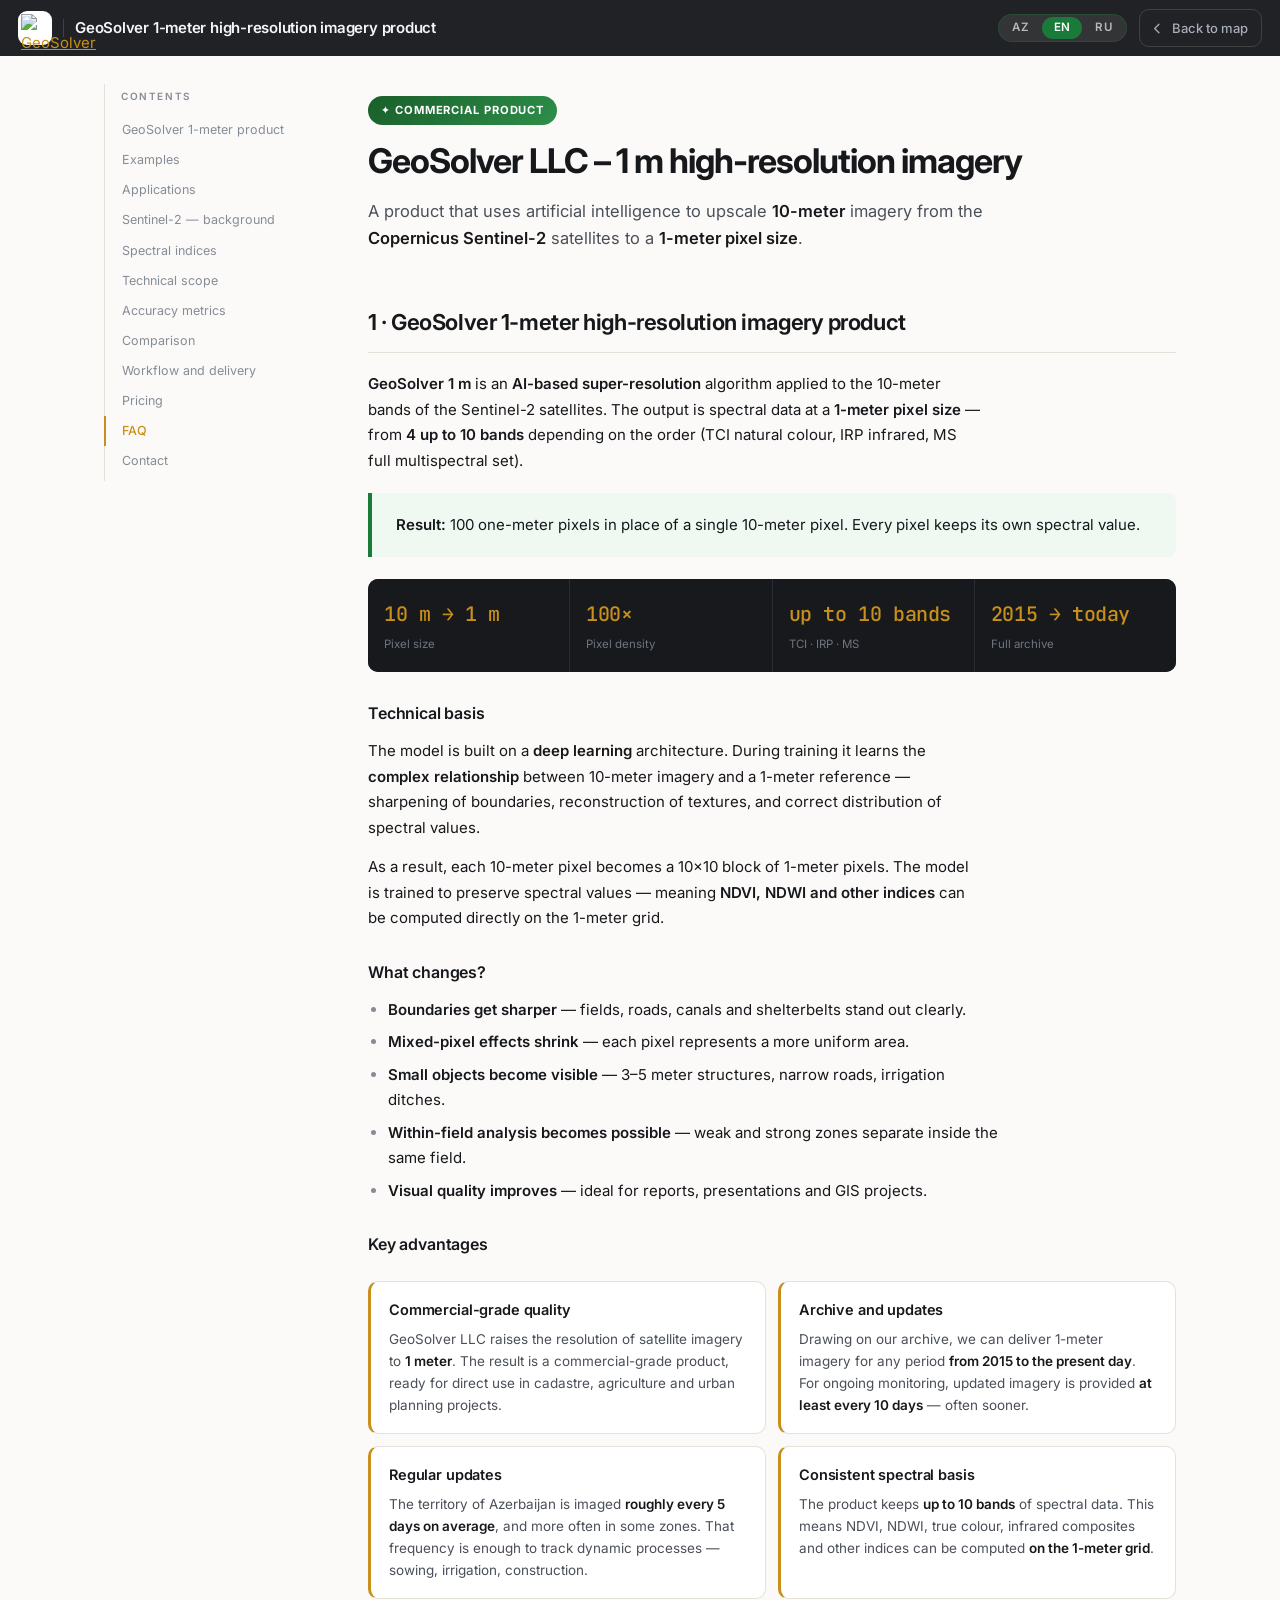
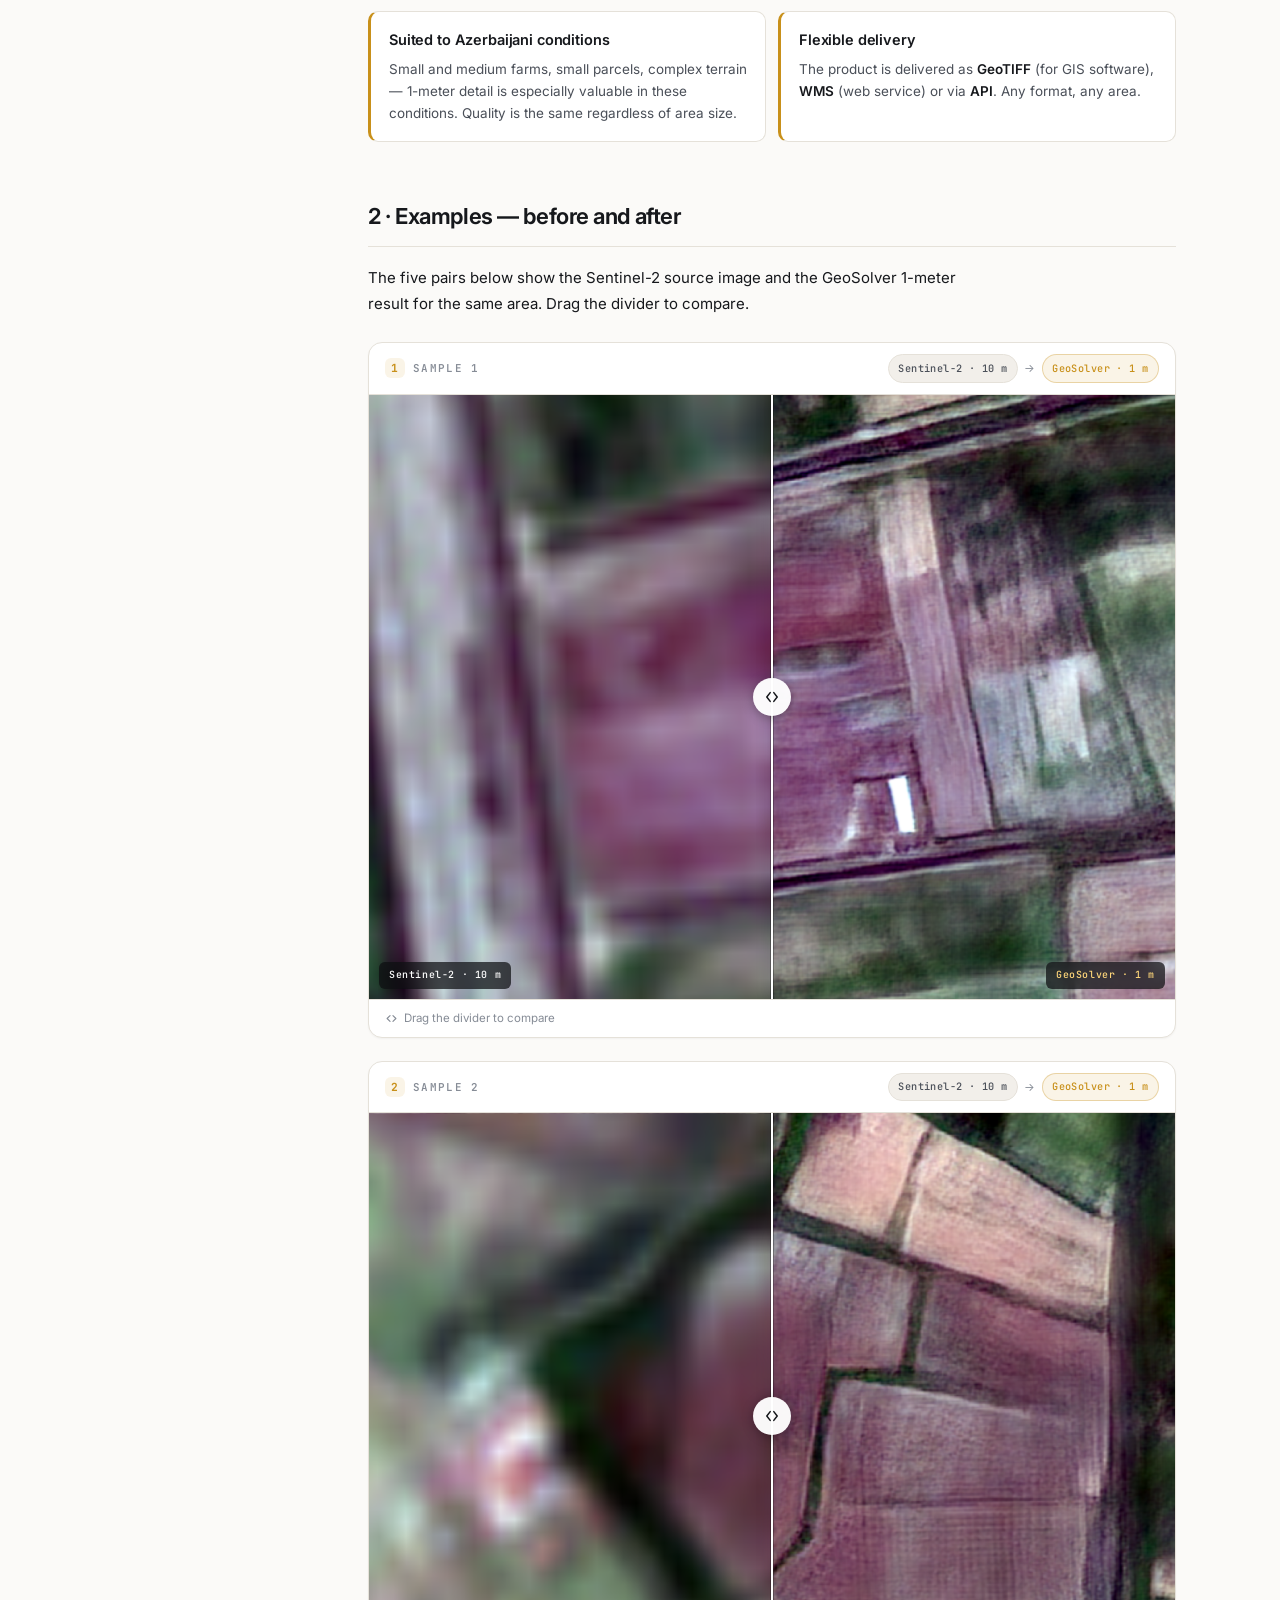
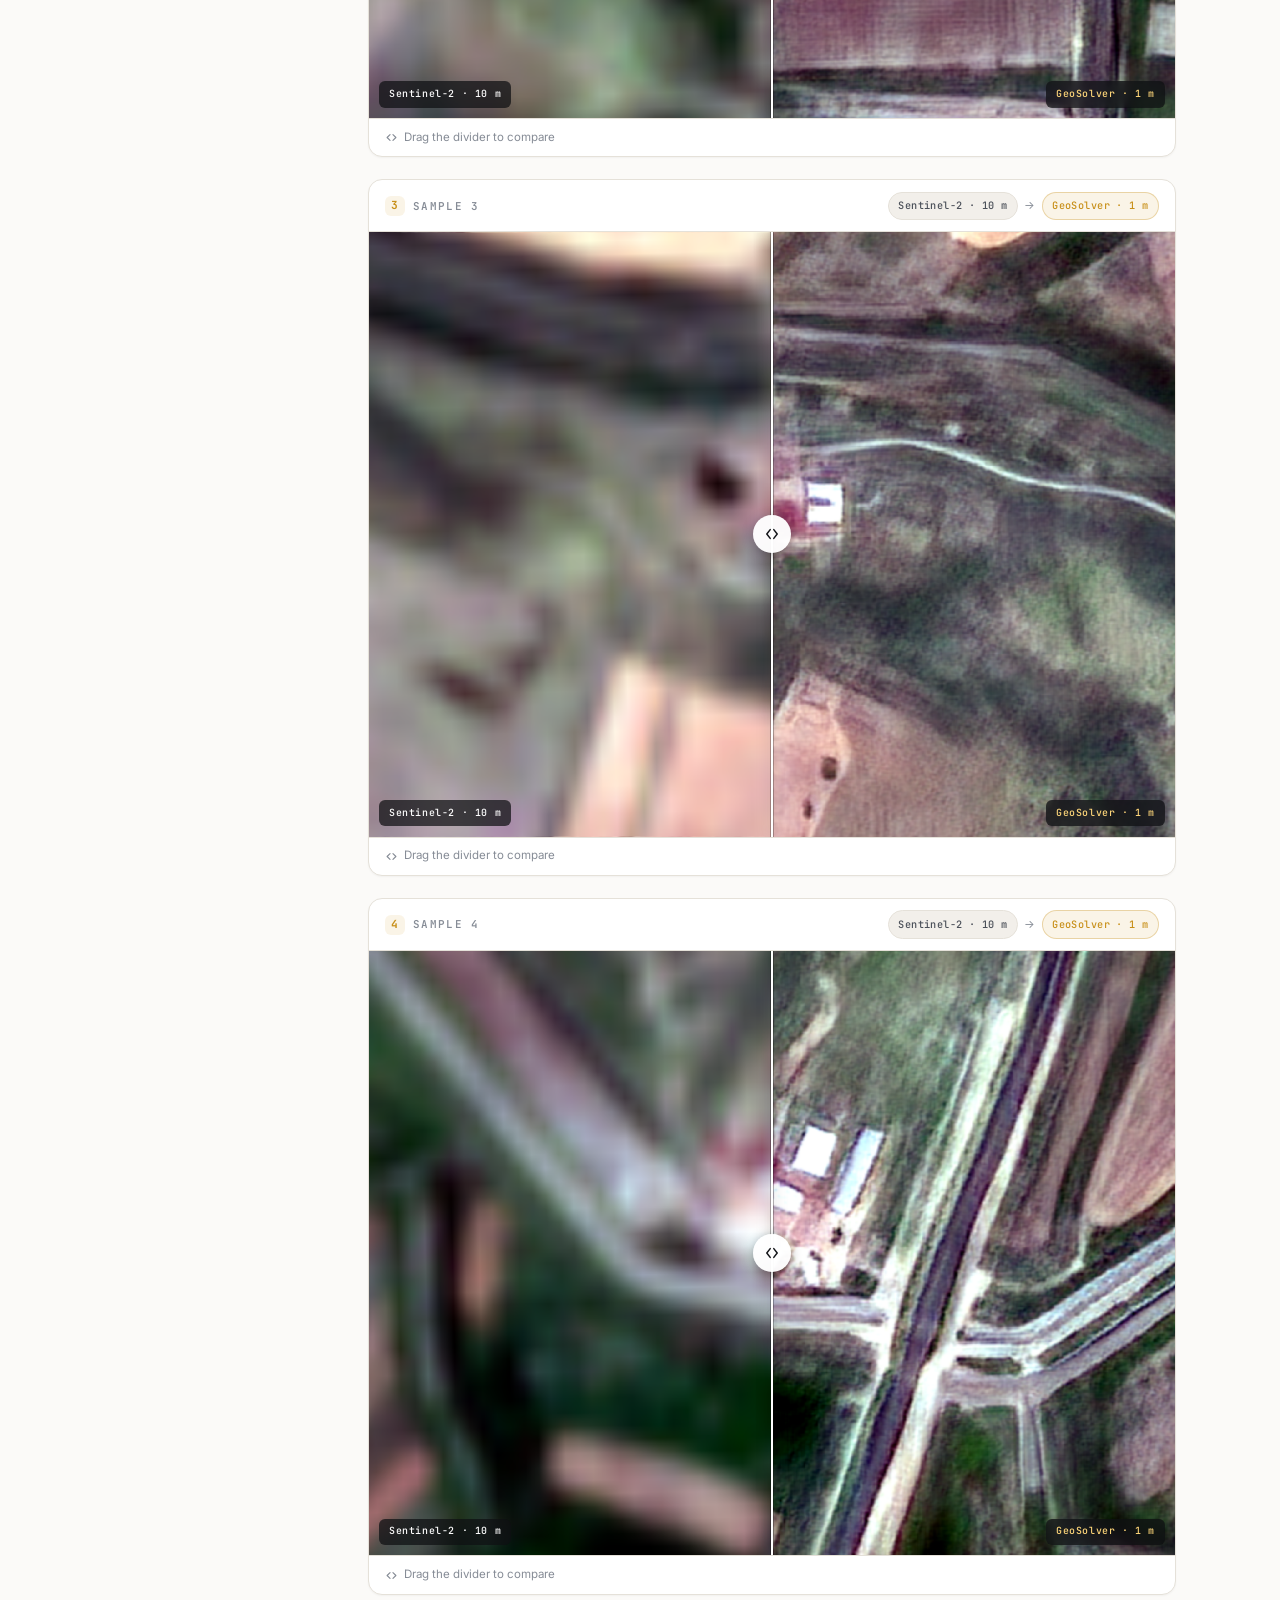
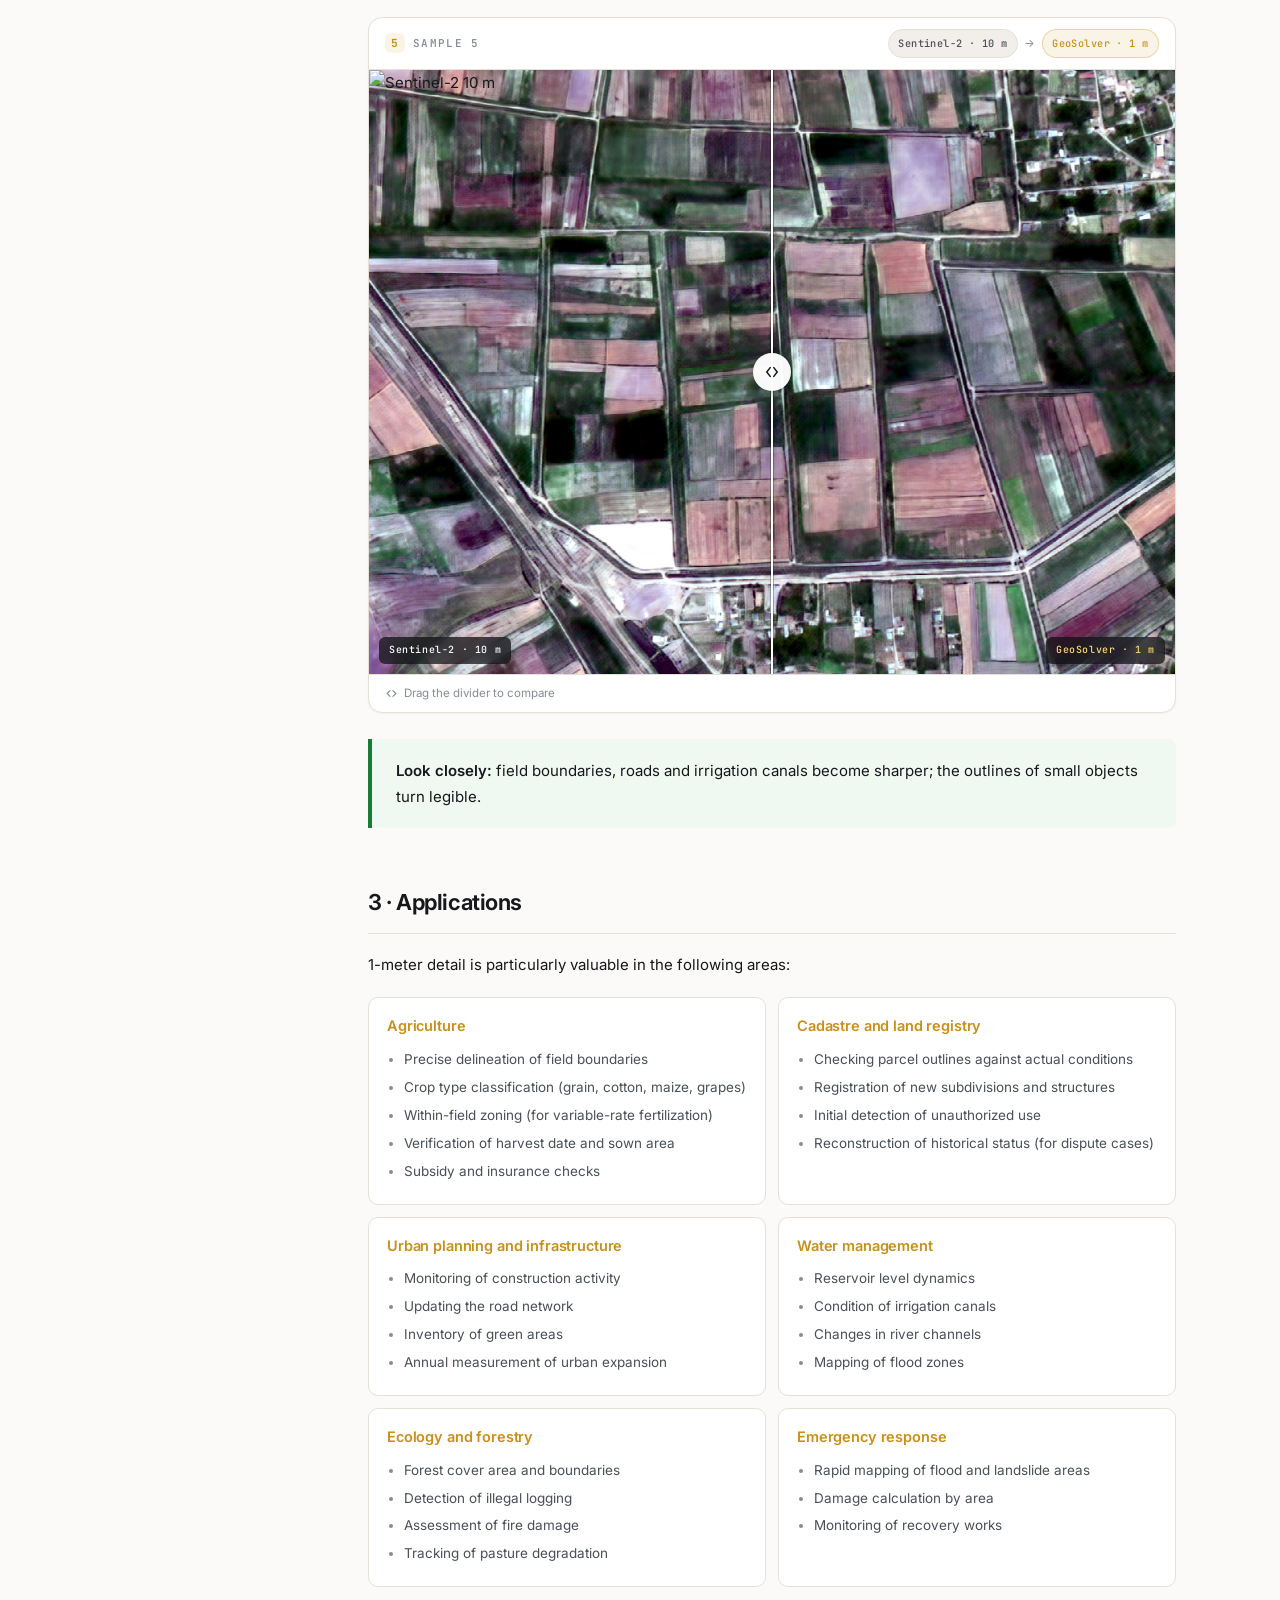
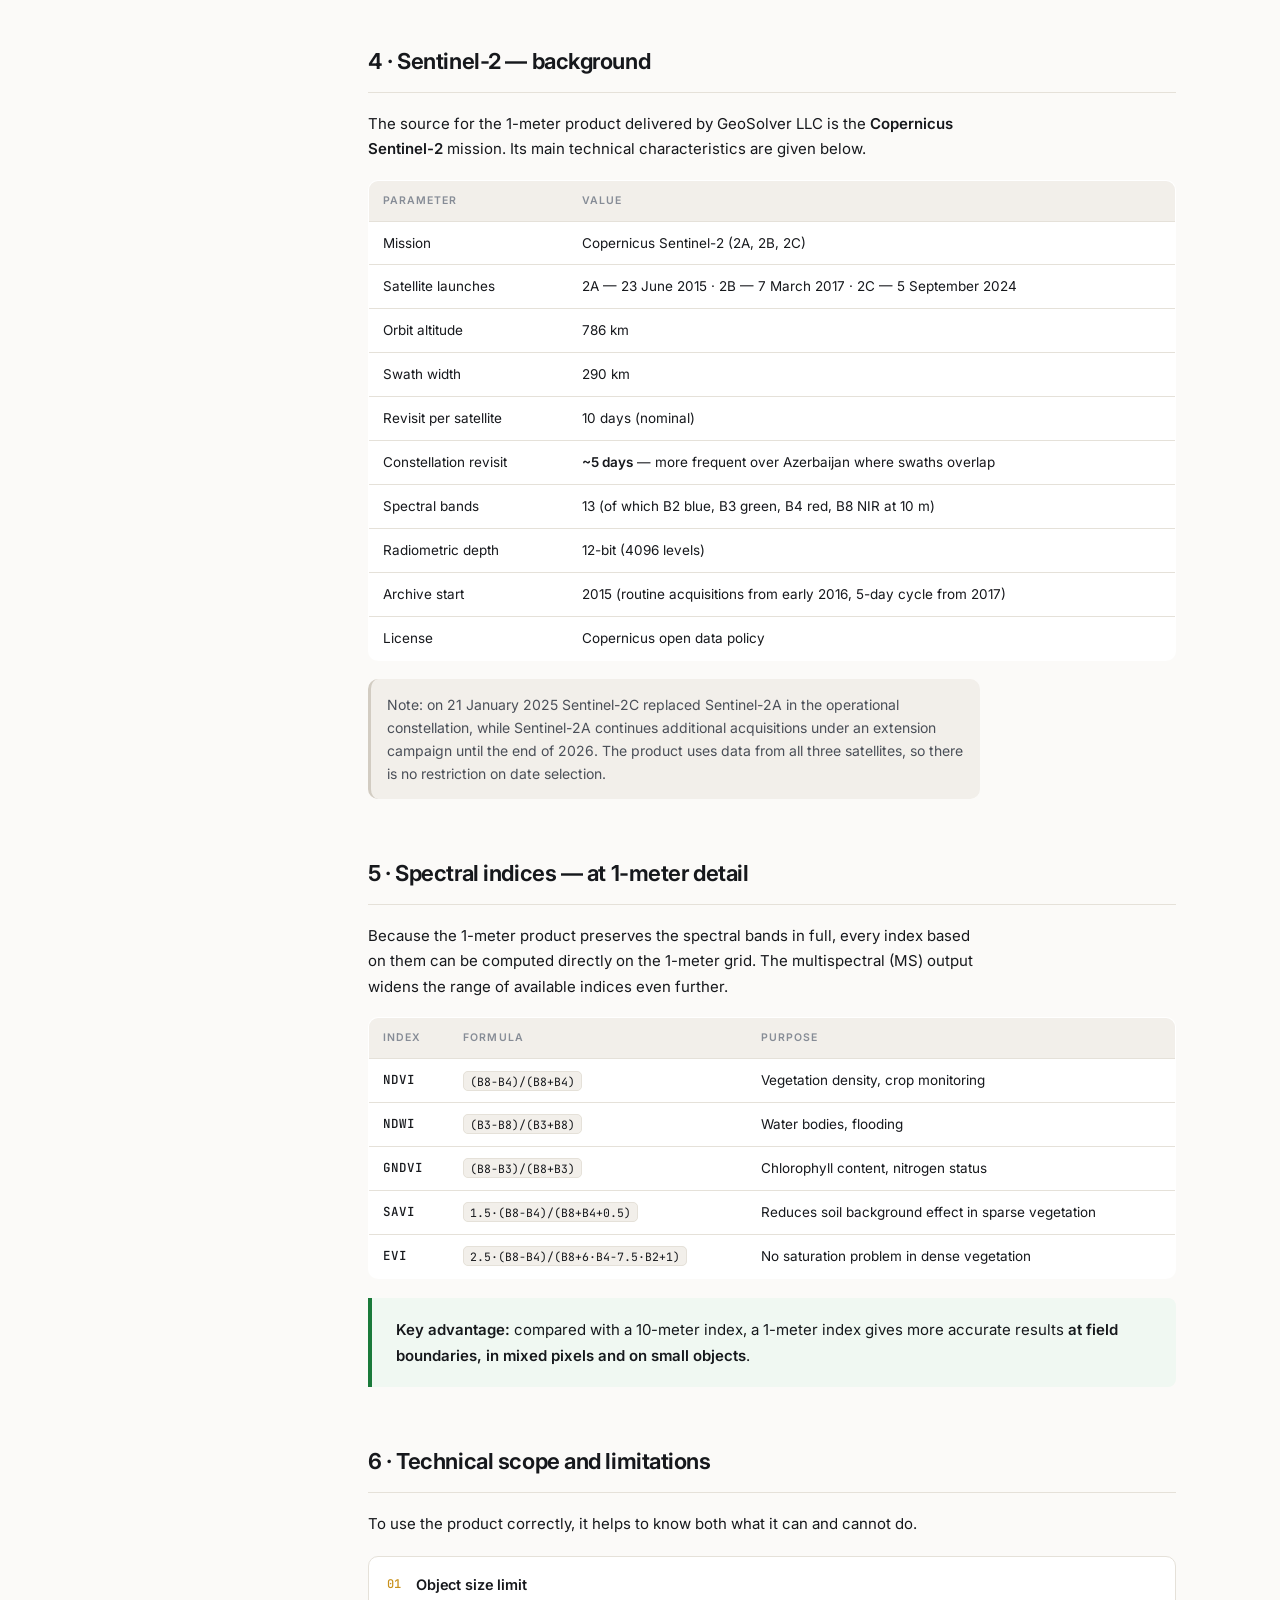
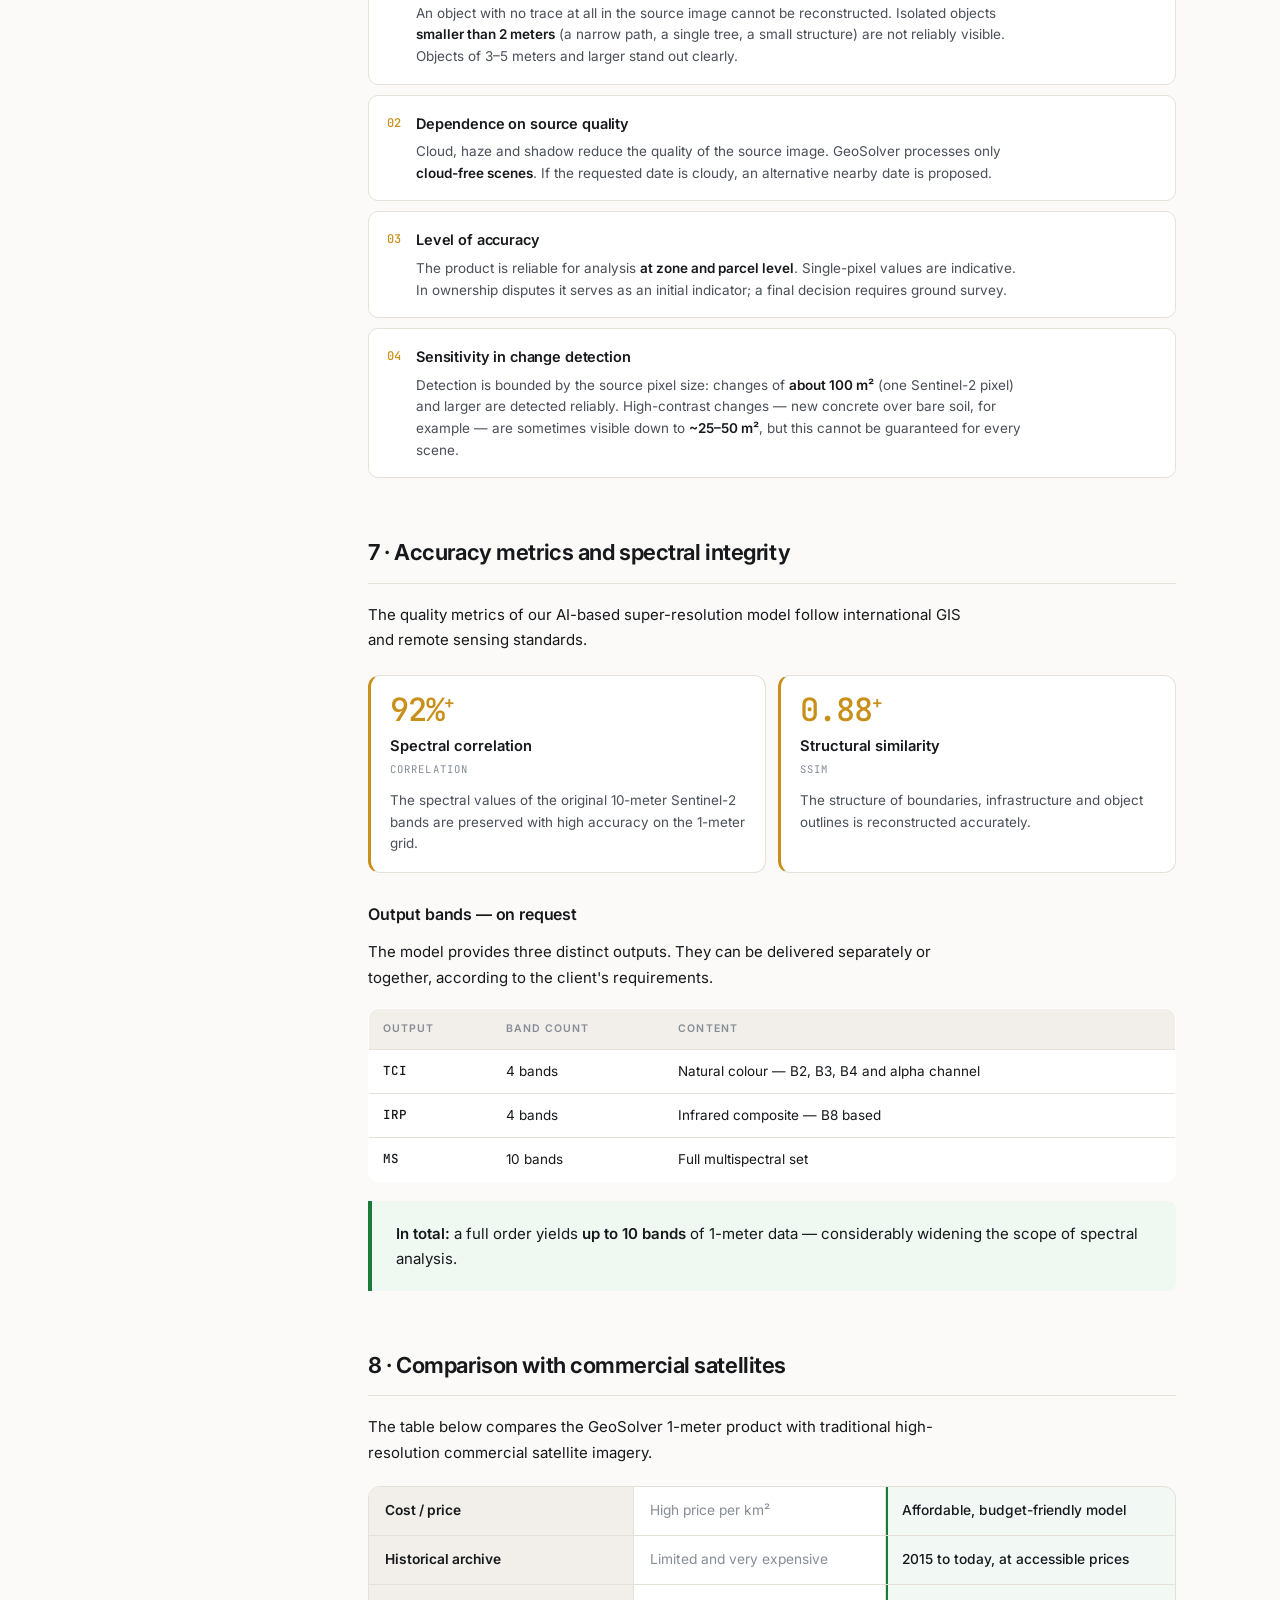
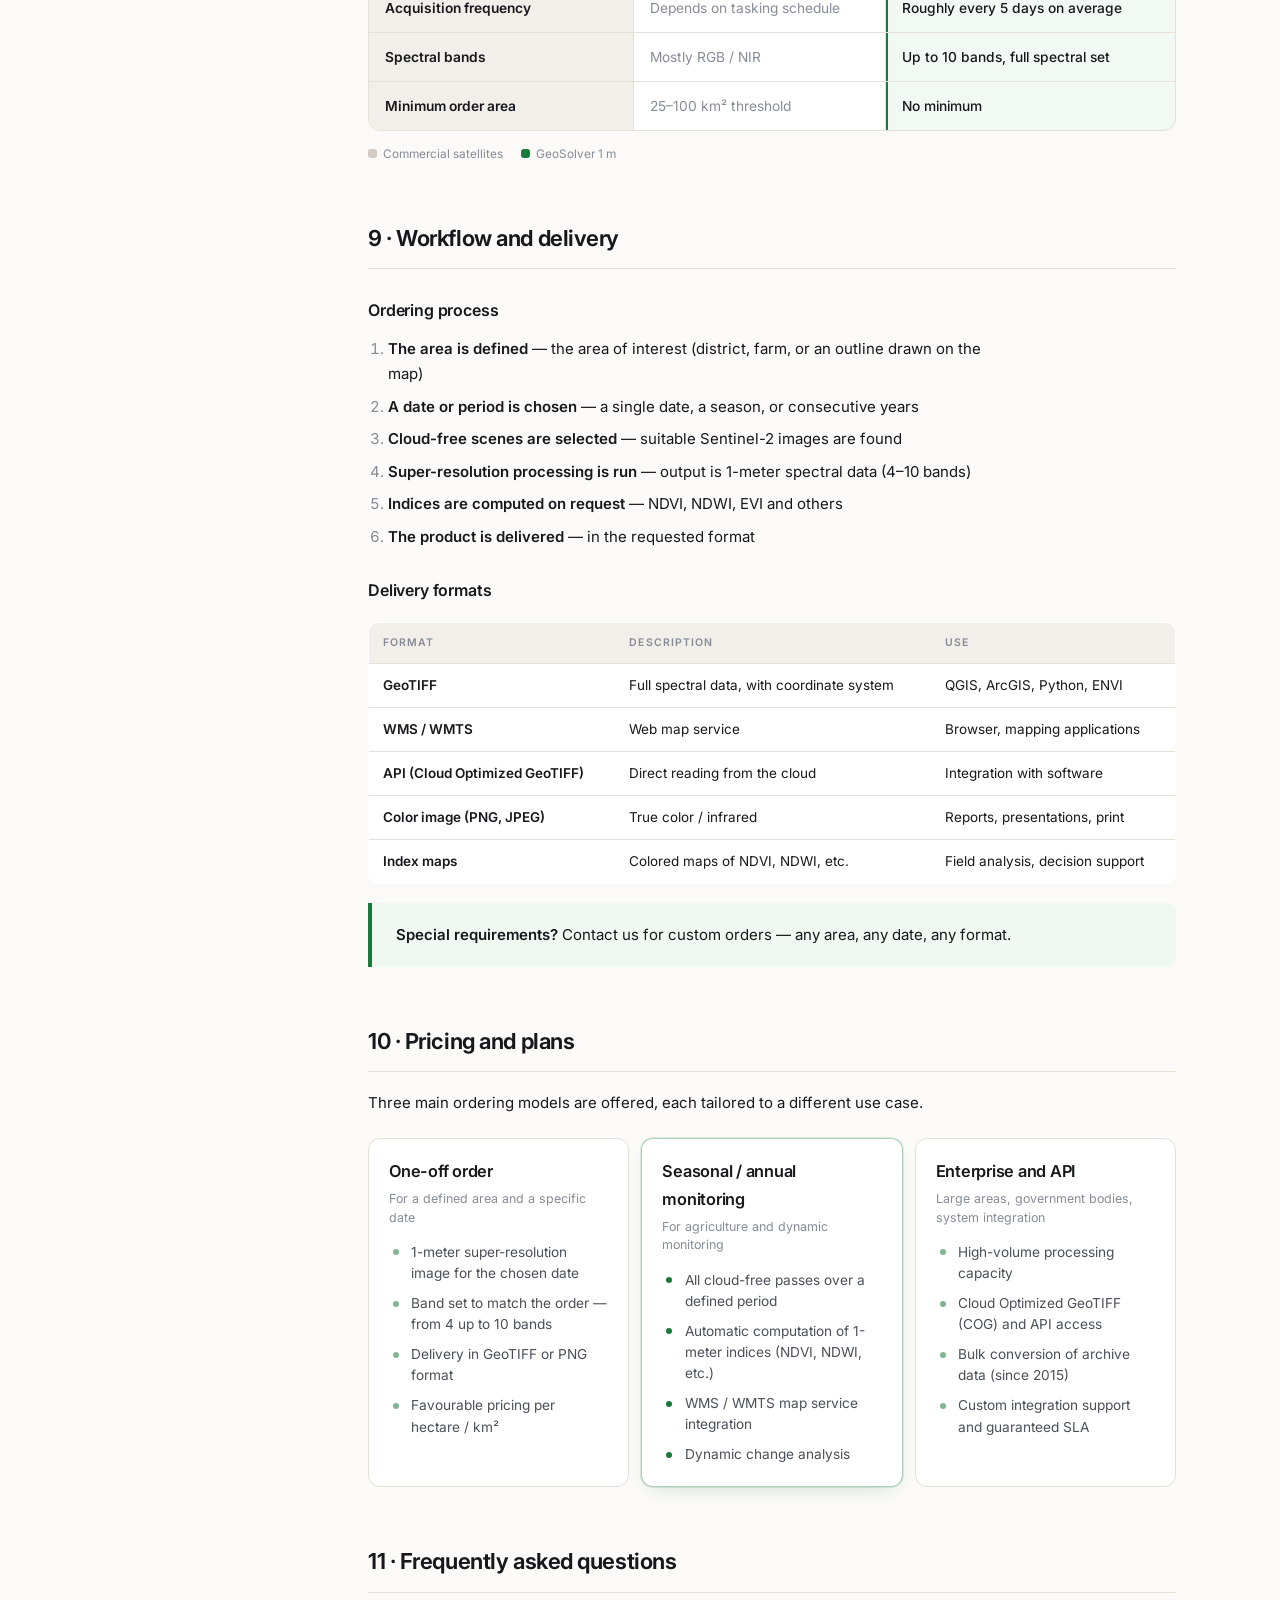
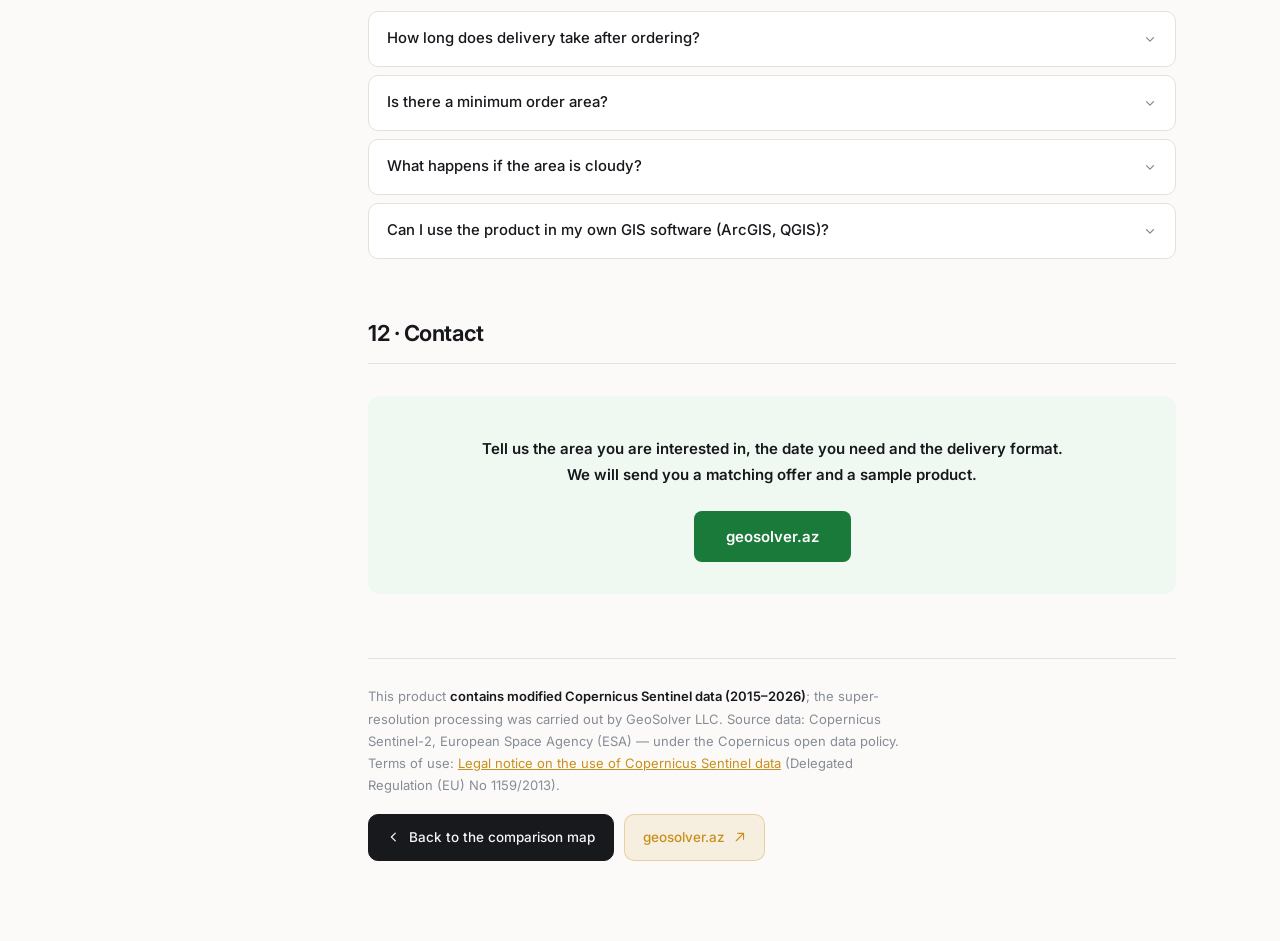
==== commit 9a747674: "Update info.html" ====
--- a/info.html
+++ b/info.html
@@ -600,7 +600,7 @@
       <div class="pluses">
         <div class="plus"><h4 data-i18n="p1h">Kommersiya keyfiyyəti</h4><p data-i18n="p1p">GeoSolver MMC peyk görüntülərinin ayırdetməsini <b>1 metrə</b> qaldırır. Nəticə kommersiya səviyyəsində məhsuldur — kadastr, kənd təsərrüfatı və şəhərsalma layihələrində birbaşa istifadəyə hazırdır.</p></div>
         <div class="plus"><h4 data-i18n="p2h">Arxiv və yenilənmə</h4><p data-i18n="p2p">Arxivimizə əsasən <b>2015-ci ildən bugünkü tarixə qədər</b> istənilən dövr üçün 1 metrlik görüntü təqdim edə bilərik. Cari monitorinqdə isə <b>ən azı 10 gündən bir</b> yenilənmiş görüntü verilir — çox vaxt daha tez.</p></div>
-        <div class="plus"><h4 data-i18n="p3h">Müntəzəm yenilənmə</h4><p data-i18n="p3p">Sentinel-2 peyk qrupu Azərbaycanı <b>orta hesabla 5 gündən bir</b>, zolaqların üst-üstə düşdüyü ərazilərdə isə daha tez-tez görüntüləyir. Bu tezlik dinamik proseslərin — əkin, suvarma, tikinti — izlənməsi üçün kifayətdir.</p></div>
+        <div class="plus"><h4 data-i18n="p3h">Müntəzəm yenilənmə</h4><p data-i18n="p3p">Azərbaycan ərazisi <b>orta hesabla 5 gündən bir</b>, bəzi zonalarda isə daha tez-tez görüntülənir. Bu tezlik dinamik proseslərin — əkin, suvarma, tikinti — izlənməsi üçün kifayətdir.</p></div>
         <div class="plus"><h4 data-i18n="p4h">Vahid spektral əsas</h4><p data-i18n="p4p">Məhsul <b>10 banda qədər</b> spektral məlumat saxlayır. Bu, NDVI, NDWI, təbii rəng, infraqırmızı kompozisiya və digər indekslərin <b>1 metrlik şəbəkədə</b> hesablanması deməkdir.</p></div>
         <div class="plus"><h4 data-i18n="p5h">Azərbaycan şəraitinə uyğun</h4><p data-i18n="p5p">Kiçik və orta təsərrüfatlar, xırda sahələr, mürəkkəb relyef — 1 metrlik dəqiqlik bu şəraitdə xüsusilə dəyərlidir. Sahə ölçüsündən asılı olmayaraq keyfiyyət eynidir.</p></div>
         <div class="plus"><h4 data-i18n="p6h">Çevik çatdırılma</h4><p data-i18n="p6p">Məhsul <b>GeoTIFF</b> (CİS proqramları üçün), <b>WMS</b> (veb servis) və ya <b>API</b> vasitəsilə təqdim olunur. İstənilən formatda, istənilən ərazi üçün.</p></div>
@@ -896,7 +896,6 @@
         </tbody>
       </table>
 
-      <p data-i18n="s4p2"><b>10 metrlik dörd band</b> (B2 mavi, B3 yaşıl, B4 qırmızı, B8 NIR) GeoSolver MMC-nin 1 metrlik modelinin giriş məlumatlarıdır. Çıxışda isə sifarişə uyğun olaraq <b>10 banda qədər</b> spektral məlumat <b>1 metrlik şəbəkədə</b> təqdim olunur.</p>
 
       <p class="note" data-i18n="s4note">Qeyd: 21 yanvar 2025-ci ildə əməliyyat konstelyasiyasında Sentinel-2A-nı Sentinel-2C əvəz etmişdir; Sentinel-2A isə uzadılmış kampaniya çərçivəsində 2026-cı ilin sonuna qədər əlavə çəkilişlər aparır. Məhsul üçün hər üç peykin məlumatı istifadə olunur, ona görə də tarix seçimində məhdudiyyət yoxdur.</p>
     </section>
@@ -986,7 +985,7 @@
     <section id="s10">
       <h2 data-i18n="s10h2">8 · Kommersiya peykləri ilə müqayisə</h2>
 
-      <p data-i18n="s10p">Aşağıdakı cədvəl GeoSolver 1 metrlik məhsulu ilə ənənəvi kommersiya peyklərini (WorldView, Pléiades) müqayisə edir.</p>
+      <p data-i18n="s10p">Aşağıdakı cədvəl GeoSolver 1 metrlik məhsulunu ənənəvi yüksək ayırdetməli kommersiya peyk görüntüləri ilə müqayisə edir.</p>
 
       <div class="vs">
         <div class="vs-row">
@@ -1225,7 +1224,7 @@
     p2h: "Arxiv və yenilənmə",
     p2p: "Arxivimizə əsasən <b>2015-ci ildən bugünkü tarixə qədər</b> istənilən dövr üçün 1 metrlik görüntü təqdim edə bilərik. Cari monitorinqdə isə <b>ən azı 10 gündən bir</b> yenilənmiş görüntü verilir — çox vaxt daha tez.",
     p3h: "Müntəzəm yenilənmə",
-    p3p: "Sentinel-2 peyk qrupu Azərbaycanı <b>orta hesabla 5 gündən bir</b>, zolaqların üst-üstə düşdüyü ərazilərdə isə daha tez-tez görüntüləyir. Bu tezlik dinamik proseslərin — əkin, suvarma, tikinti — izlənməsi üçün kifayətdir.",
+    p3p: "Azərbaycan ərazisi <b>orta hesabla 5 gündən bir</b>, bəzi zonalarda isə daha tez-tez görüntülənir. Bu tezlik dinamik proseslərin — əkin, suvarma, tikinti — izlənməsi üçün kifayətdir.",
     p4h: "Vahid spektral əsas",
     p4p: "Məhsul <b>10 banda qədər</b> spektral məlumat saxlayır. Bu, NDVI, NDWI, təbii rəng, infraqırmızı kompozisiya və digər indekslərin <b>1 metrlik şəbəkədə</b> hesablanması deməkdir.",
     p5h: "Azərbaycan şəraitinə uyğun",
@@ -1292,7 +1291,6 @@
     s4r8a: "Radiometrik dərinlik",            s4r8b: "12 bit (4096 səviyyə)",
     s4r9a: "Arxivin başlanğıcı",              s4r9b: "2015 (müntəzəm çəkilişlər 2016-cı ilin əvvəlindən, 5 günlük tsikl 2017-dən)",
     s4r10a: "Lisenziya",                      s4r10b: "Copernicus açıq məlumat siyasəti",
-    s4p2: "<b>10 metrlik dörd band</b> (B2 mavi, B3 yaşıl, B4 qırmızı, B8 NIR) GeoSolver MMC-nin 1 metrlik modelinin giriş məlumatlarıdır. Çıxışda isə sifarişə uyğun olaraq <b>10 banda qədər</b> spektral məlumat <b>1 metrlik şəbəkədə</b> təqdim olunur.",
     s4note: "Qeyd: 21 yanvar 2025-ci ildə əməliyyat konstelyasiyasında Sentinel-2A-nı Sentinel-2C əvəz etmişdir; Sentinel-2A isə uzadılmış kampaniya çərçivəsində 2026-cı ilin sonuna qədər əlavə çəkilişlər aparır. Məhsul üçün hər üç peykin məlumatı istifadə olunur, ona görə də tarix seçimində məhdudiyyət yoxdur.",
 
     s5h2: "5 · Spektral indekslər — 1 metrlik dəqiqlikdə",
@@ -1355,7 +1353,7 @@
     s9r3c: "Çoxspektrli tam dəst",
     s9hl: "<b>Nəticədə:</b> tam sifariş halında <b>10 banda qədər</b> 1 metrlik məlumat əldə edilir — spektral analiz imkanları xeyli genişlənir.",
     s10h2: "8 · Kommersiya peykləri ilə müqayisə",
-    s10p: "Aşağıdakı cədvəl GeoSolver 1 metrlik məhsulu ilə ənənəvi kommersiya peyklərini (WorldView, Pléiades) müqayisə edir.",
+    s10p: "Aşağıdakı cədvəl GeoSolver 1 metrlik məhsulunu ənənəvi yüksək ayırdetməli kommersiya peyk görüntüləri ilə müqayisə edir.",
     vsA: "Kommersiya peykləri",
     vsB: "GeoSolver 1 m",
     v1k: "Xərc / qiymət",
@@ -1452,7 +1450,7 @@
     p2h: "Archive and updates",
     p2p: "Drawing on our archive, we can deliver 1-meter imagery for any period <b>from 2015 to the present day</b>. For ongoing monitoring, updated imagery is provided <b>at least every 10 days</b> — often sooner.",
     p3h: "Regular updates",
-    p3p: "The Sentinel-2 constellation images Azerbaijan <b>roughly every 5 days on average</b>, and more often where orbit swaths overlap. That frequency is enough to track dynamic processes — sowing, irrigation, construction.",
+    p3p: "The territory of Azerbaijan is imaged <b>roughly every 5 days on average</b>, and more often in some zones. That frequency is enough to track dynamic processes — sowing, irrigation, construction.",
     p4h: "Consistent spectral basis",
     p4p: "The product keeps <b>up to 10 bands</b> of spectral data. This means NDVI, NDWI, true colour, infrared composites and other indices can be computed <b>on the 1-meter grid</b>.",
     p5h: "Suited to Azerbaijani conditions",
@@ -1519,7 +1517,6 @@
     s4r8a: "Radiometric depth",          s4r8b: "12-bit (4096 levels)",
     s4r9a: "Archive start",              s4r9b: "2015 (routine acquisitions from early 2016, 5-day cycle from 2017)",
     s4r10a: "License",                   s4r10b: "Copernicus open data policy",
-    s4p2: "The <b>four 10-meter bands</b> (B2 blue, B3 green, B4 red, B8 NIR) are the input to the 1-meter model of GeoSolver LLC. The output delivers <b>up to 10 bands</b> of spectral data <b>on a 1-meter grid</b>, depending on the order.",
     s4note: "Note: on 21 January 2025 Sentinel-2C replaced Sentinel-2A in the operational constellation, while Sentinel-2A continues additional acquisitions under an extension campaign until the end of 2026. The product uses data from all three satellites, so there is no restriction on date selection.",
 
     s5h2: "5 · Spectral indices — at 1-meter detail",
@@ -1582,7 +1579,7 @@
     s9r3c: "Full multispectral set",
     s9hl: "<b>In total:</b> a full order yields <b>up to 10 bands</b> of 1-meter data — considerably widening the scope of spectral analysis.",
     s10h2: "8 · Comparison with commercial satellites",
-    s10p: "The table below compares the GeoSolver 1-meter product with traditional commercial satellites (WorldView, Pléiades).",
+    s10p: "The table below compares the GeoSolver 1-meter product with traditional high-resolution commercial satellite imagery.",
     vsA: "Commercial satellites",
     vsB: "GeoSolver 1 m",
     v1k: "Cost / price",
@@ -1679,7 +1676,7 @@
     p2h: "Архив и обновление",
     p2p: "Опираясь на наш архив, мы можем предоставить метровые снимки за любой период <b>с 2015 года по сегодняшний день</b>. При текущем мониторинге обновлённые снимки поставляются <b>не реже одного раза в 10 дней</b> — часто чаще.",
     p3h: "Регулярное обновление",
-    p3p: "Группировка Sentinel-2 снимает Азербайджан <b>в среднем раз в 5 дней</b>, а в зонах перекрытия полос — чаще. Такой периодичности достаточно для отслеживания динамических процессов — посева, орошения, строительства.",
+    p3p: "Территория Азербайджана снимается <b>в среднем раз в 5 дней</b>, а в отдельных зонах — чаще. Такой периодичности достаточно для отслеживания динамических процессов — посева, орошения, строительства.",
     p4h: "Единая спектральная основа",
     p4p: "Продукт сохраняет <b>до 10 каналов</b> спектральных данных. Это позволяет рассчитывать NDVI, NDWI, естественные цвета, инфракрасные композиции и другие индексы <b>на метровой сетке</b>.",
     p5h: "Соответствие условиям Азербайджана",
@@ -1746,7 +1743,6 @@
     s4r8a: "Радиометрическое разрешение",     s4r8b: "12 бит (4096 уровней)",
     s4r9a: "Начало архива",                   s4r9b: "2015 (регулярная съёмка с начала 2016, 5-дневный цикл с 2017)",
     s4r10a: "Лицензия",                       s4r10b: "Политика открытых данных Copernicus",
-    s4p2: "<b>Четыре 10-метровых канала</b> (B2 синий, B3 зелёный, B4 красный, B8 БИК) являются входными данными метровой модели ООО GeoSolver. На выходе — <b>до 10 каналов</b> спектральных данных <b>на метровой сетке</b>, в зависимости от заказа.",
     s4note: "Примечание: 21 января 2025 года Sentinel-2C заменил Sentinel-2A в составе оперативной группировки, а сам Sentinel-2A в рамках продлённой кампании ведёт дополнительную съёмку до конца 2026 года. Продукт использует данные всех трёх спутников, поэтому ограничений по выбору даты нет.",
 
     s5h2: "5 · Спектральные индексы — с детализацией 1 метр",
@@ -1809,7 +1805,7 @@
     s9r3c: "Полный мультиспектральный набор",
     s9hl: "<b>В итоге:</b> при полном заказе доступно <b>до 10 каналов</b> метровых данных — возможности спектрального анализа значительно расширяются.",
     s10h2: "8 · Сравнение с коммерческими спутниками",
-    s10p: "Таблица ниже сравнивает продукт GeoSolver 1 м с традиционными коммерческими спутниками (WorldView, Pléiades).",
+    s10p: "Таблица ниже сравнивает продукт GeoSolver 1 м с традиционными коммерческими спутниковыми снимками высокого разрешения.",
     vsA: "Коммерческие спутники",
     vsB: "GeoSolver 1 м",
     v1k: "Стоимость / цена",
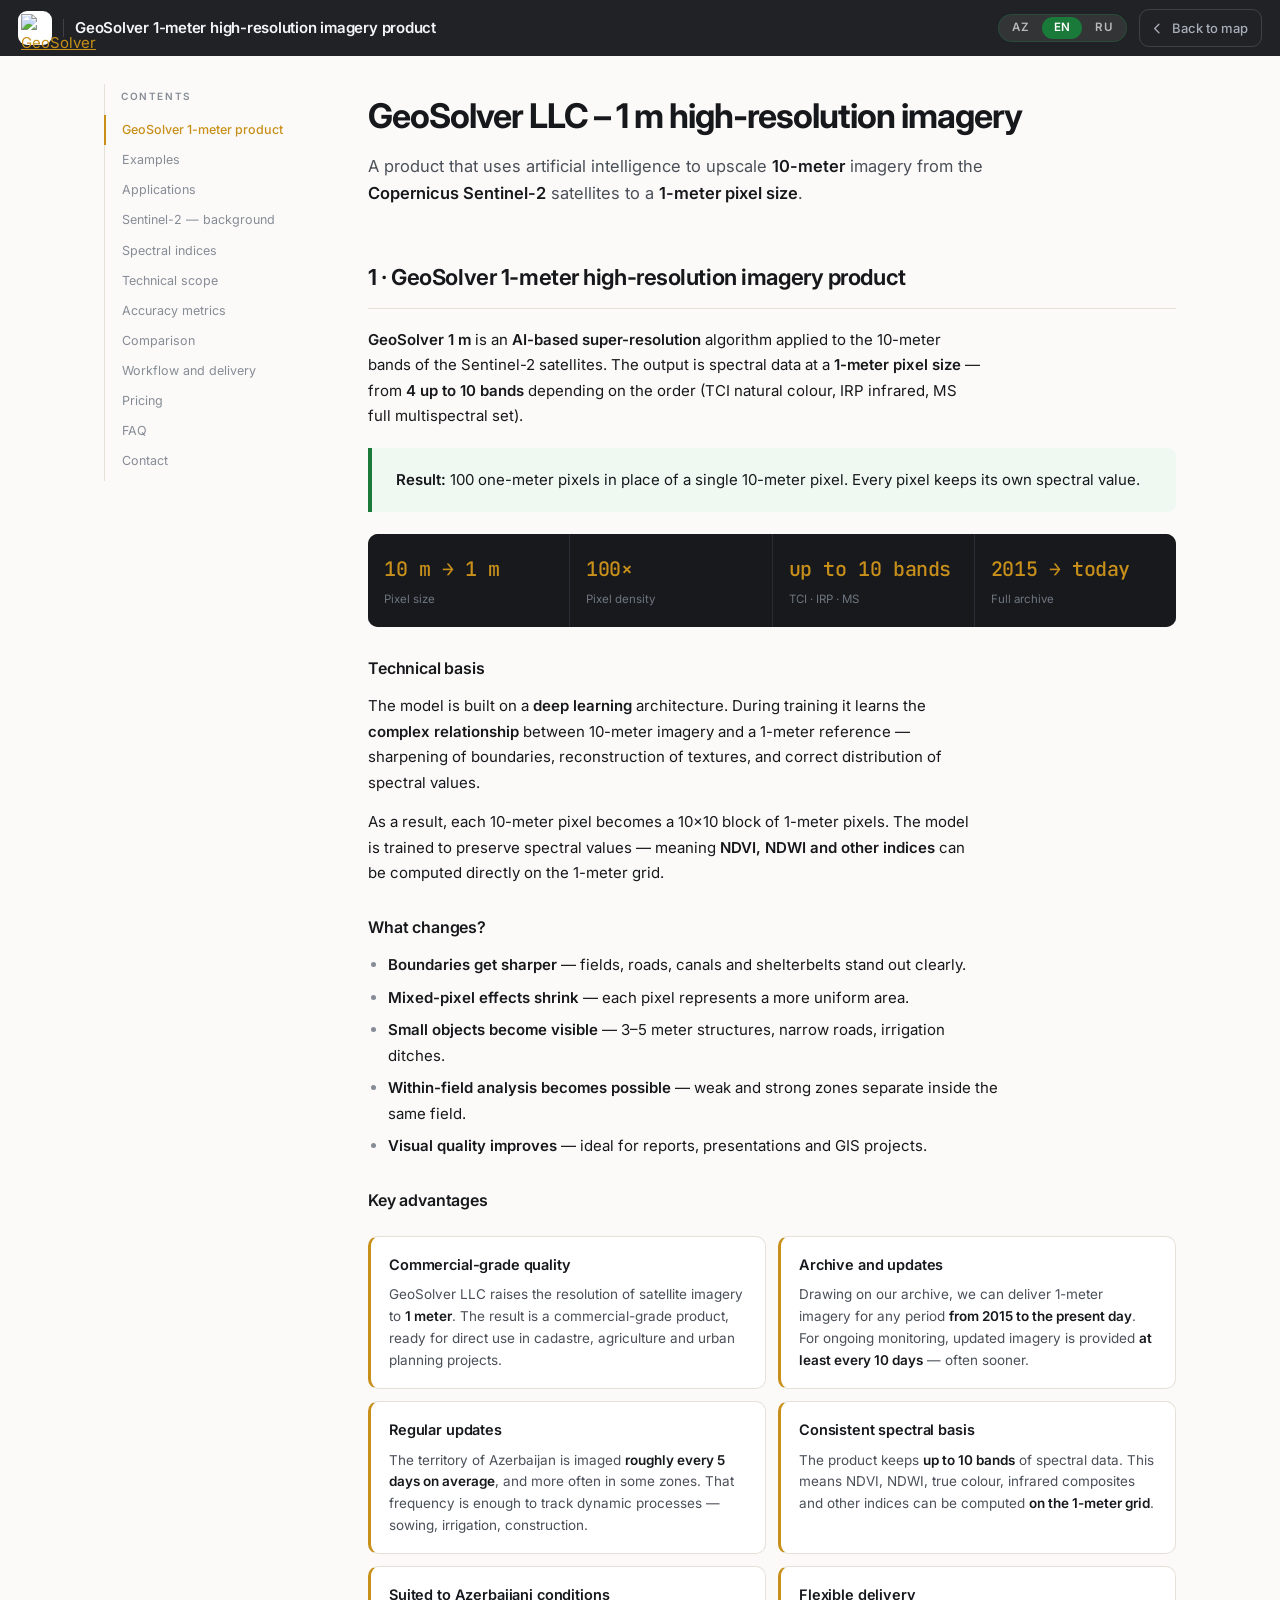
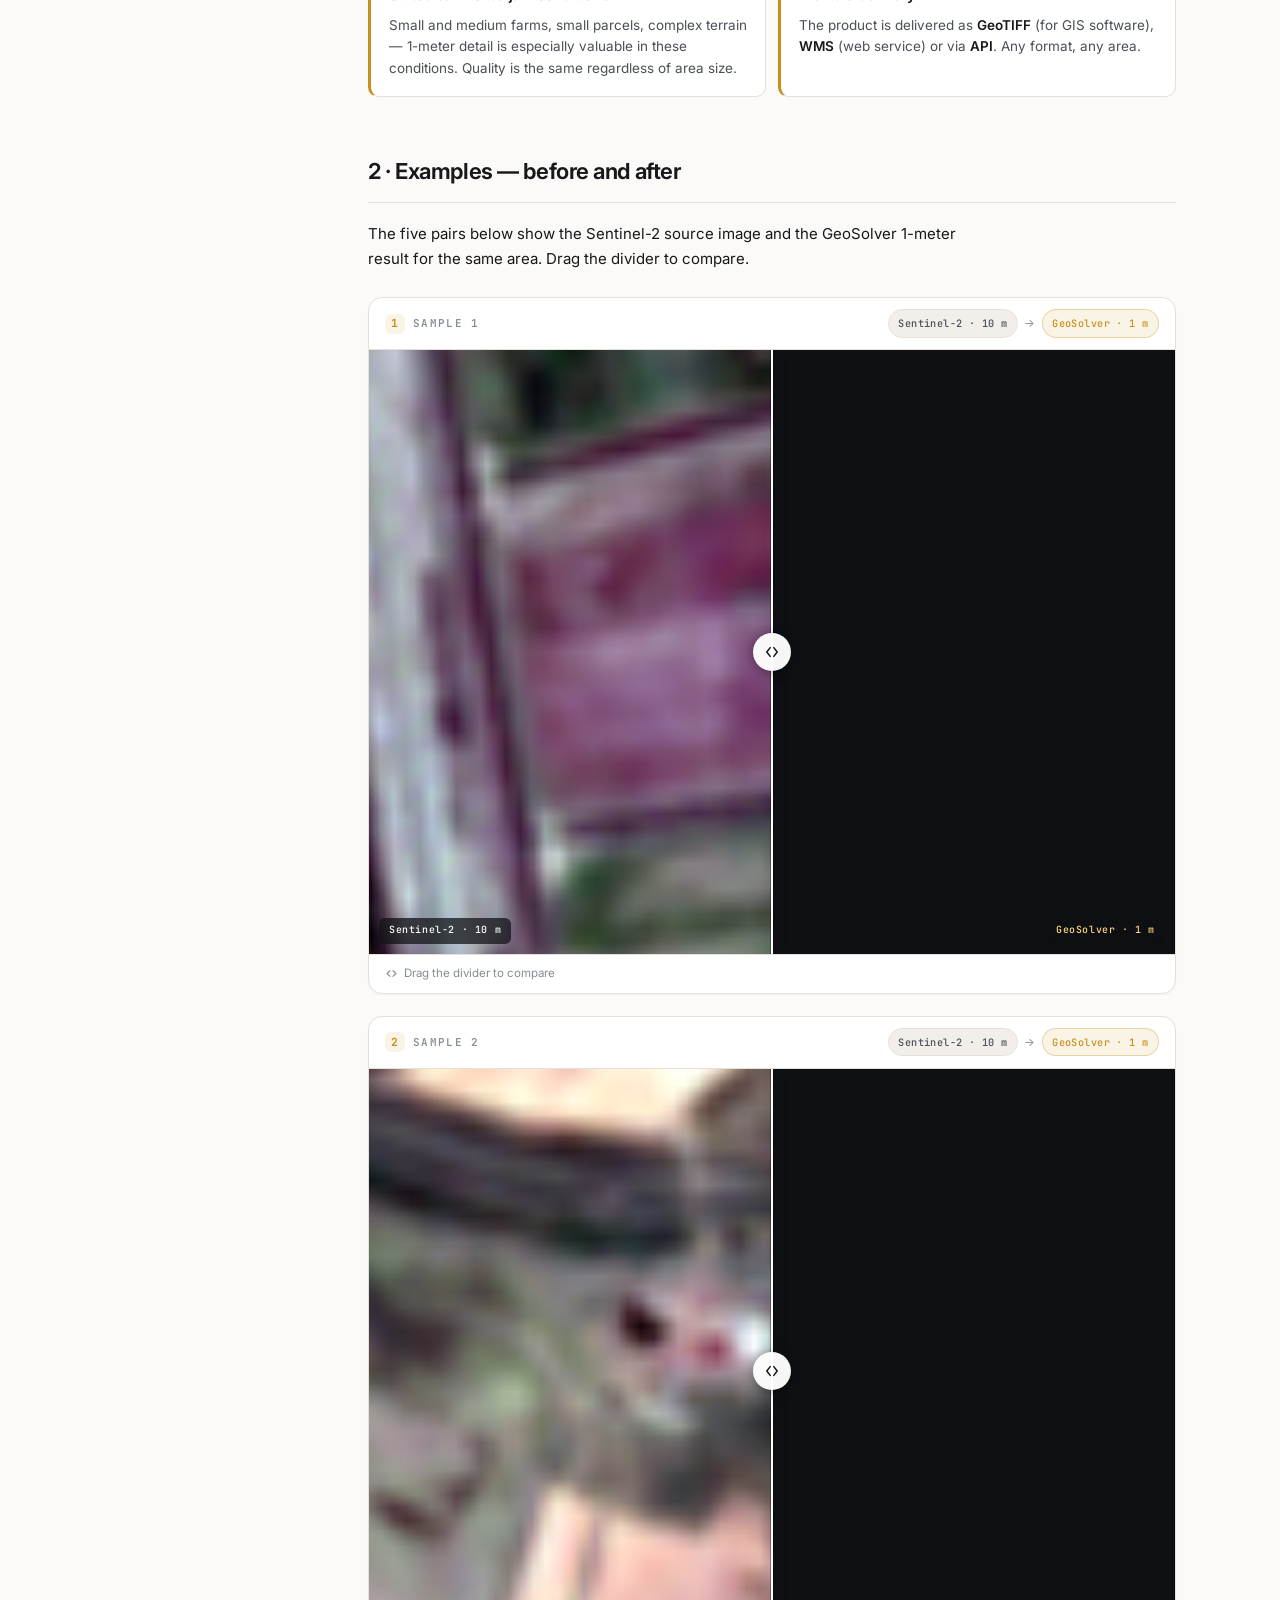
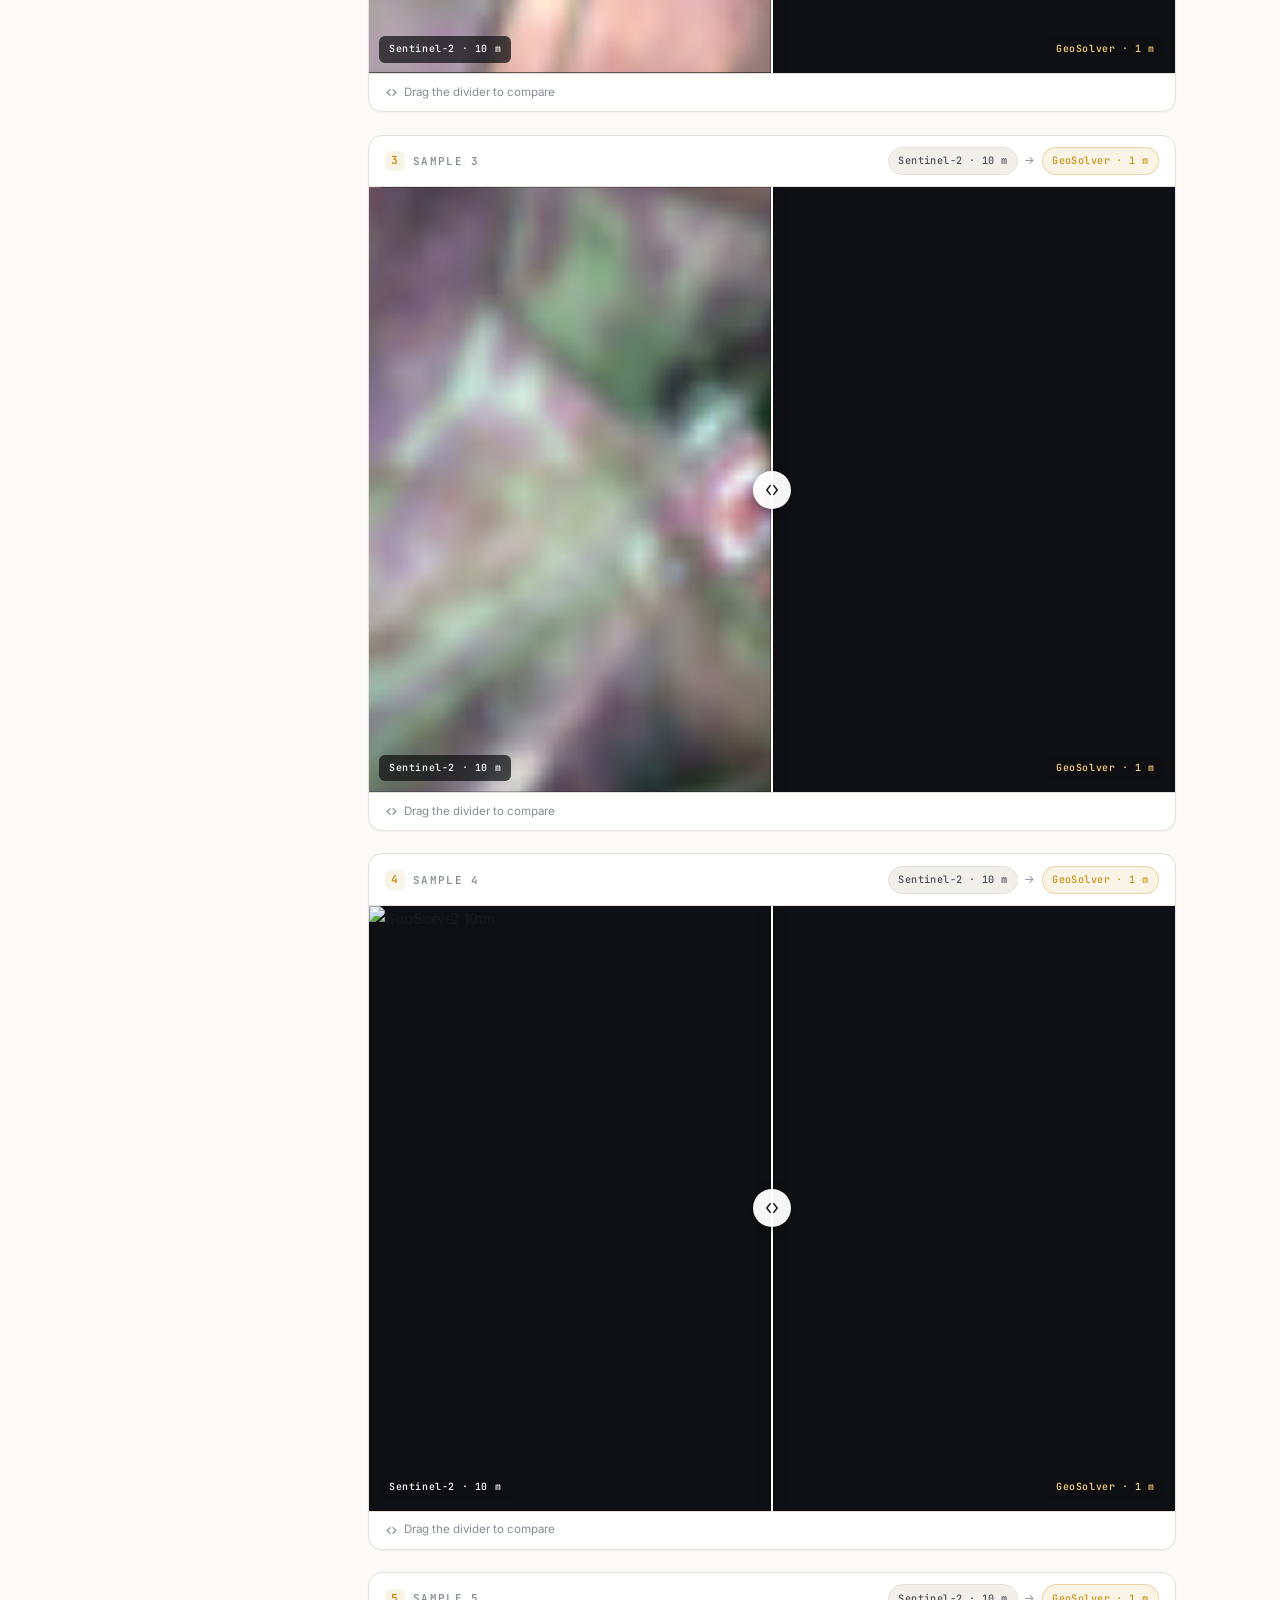
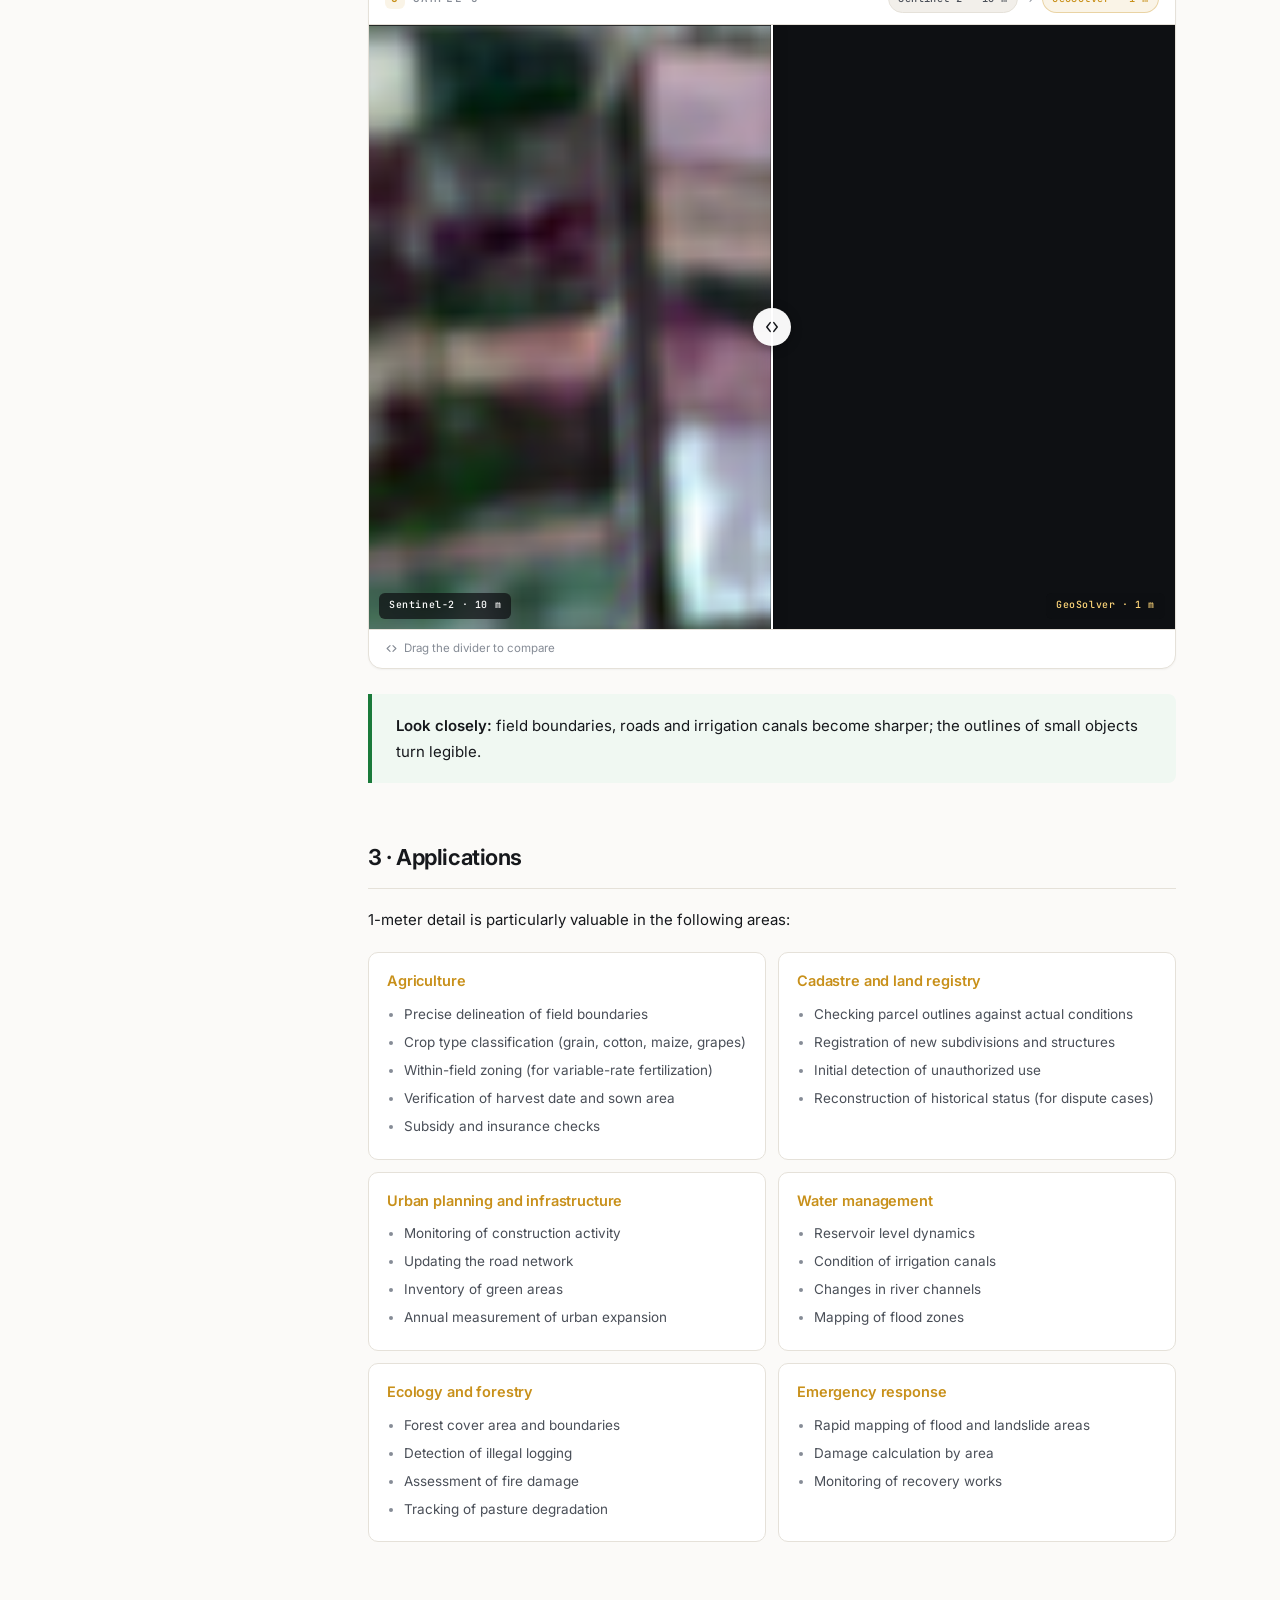
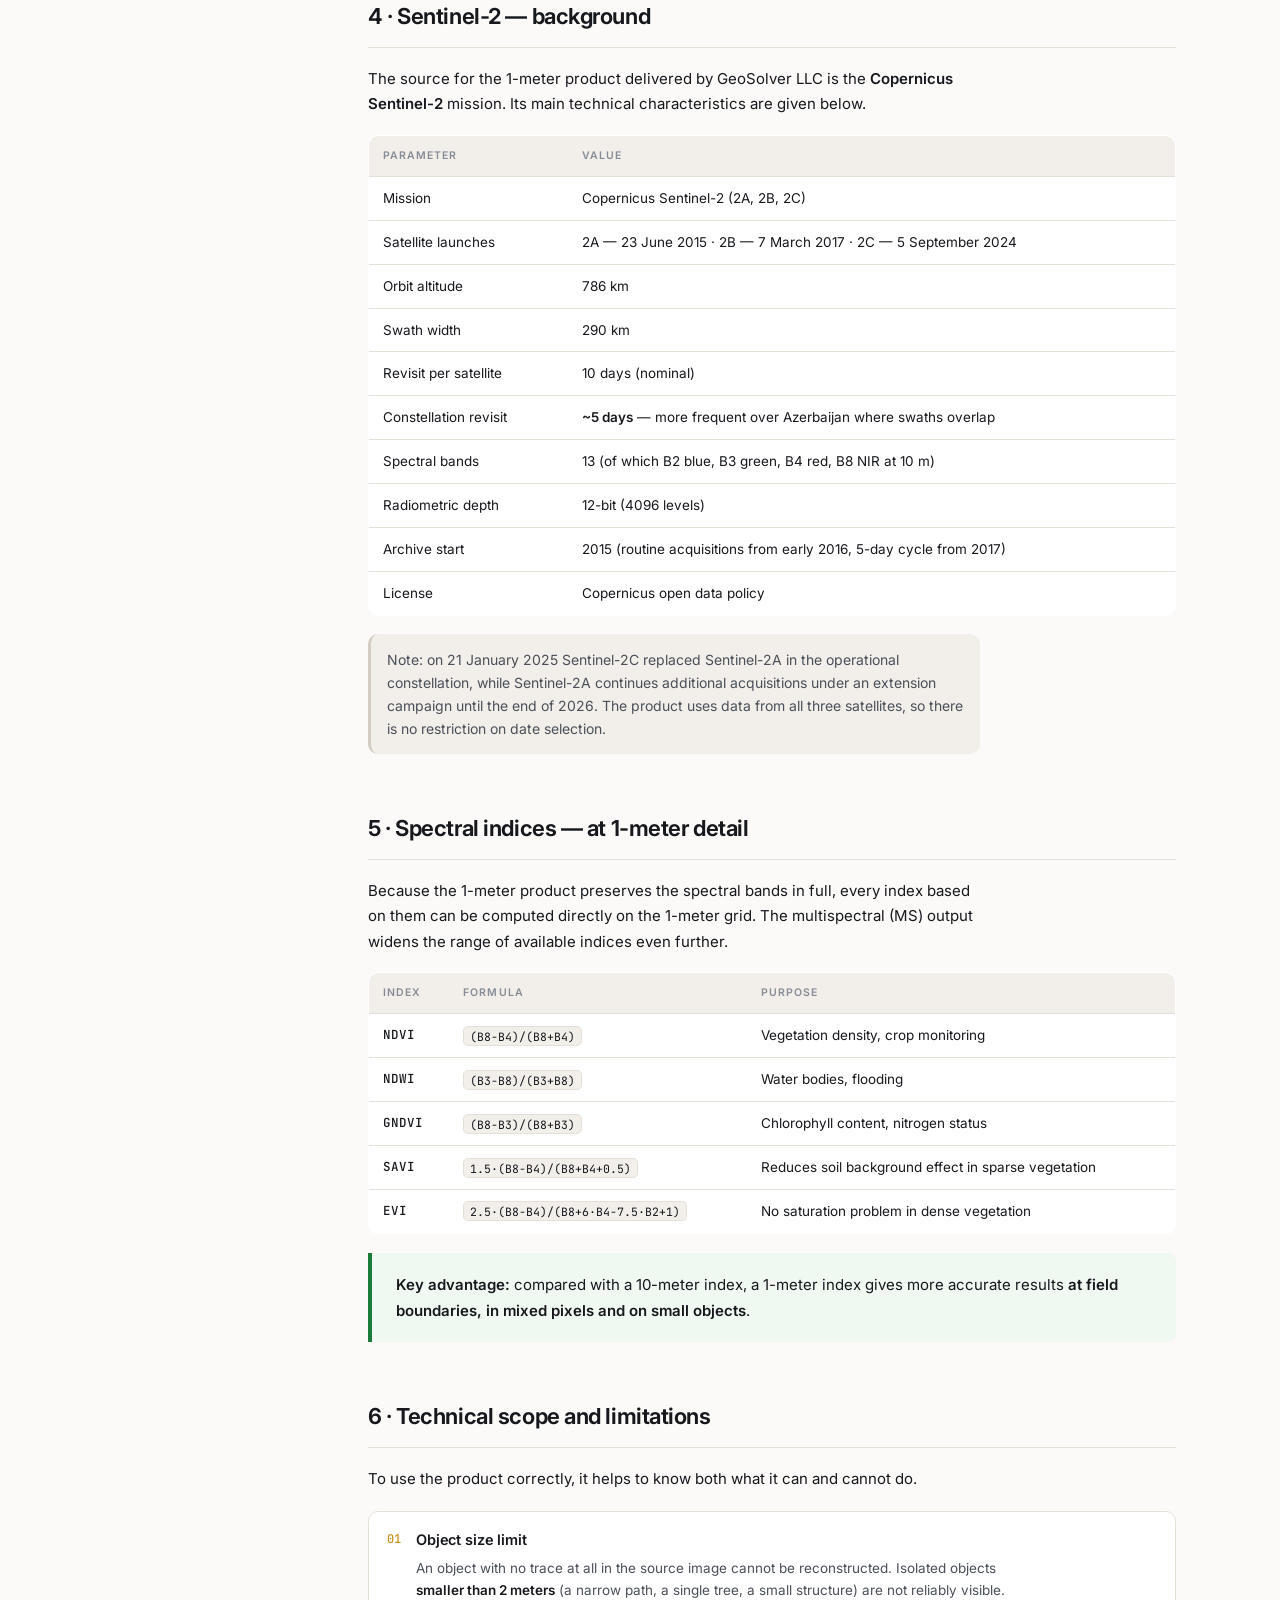
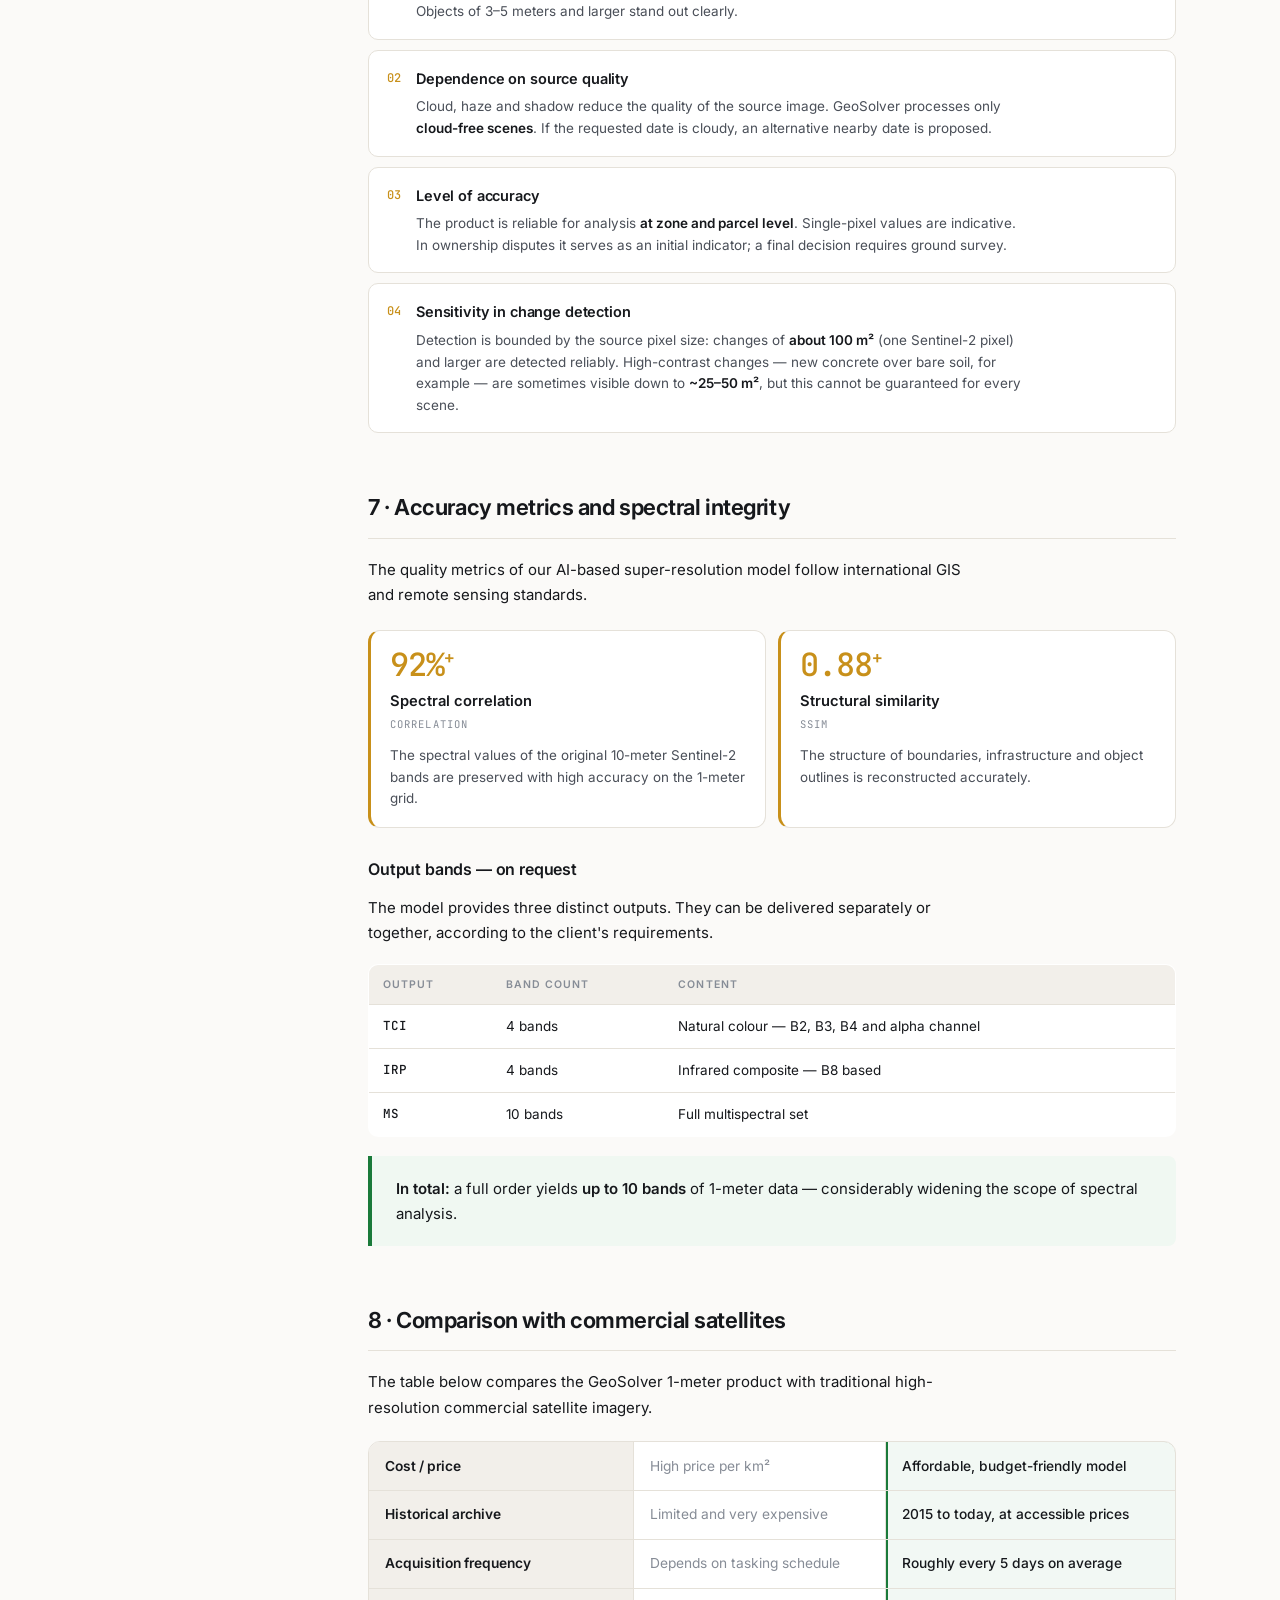
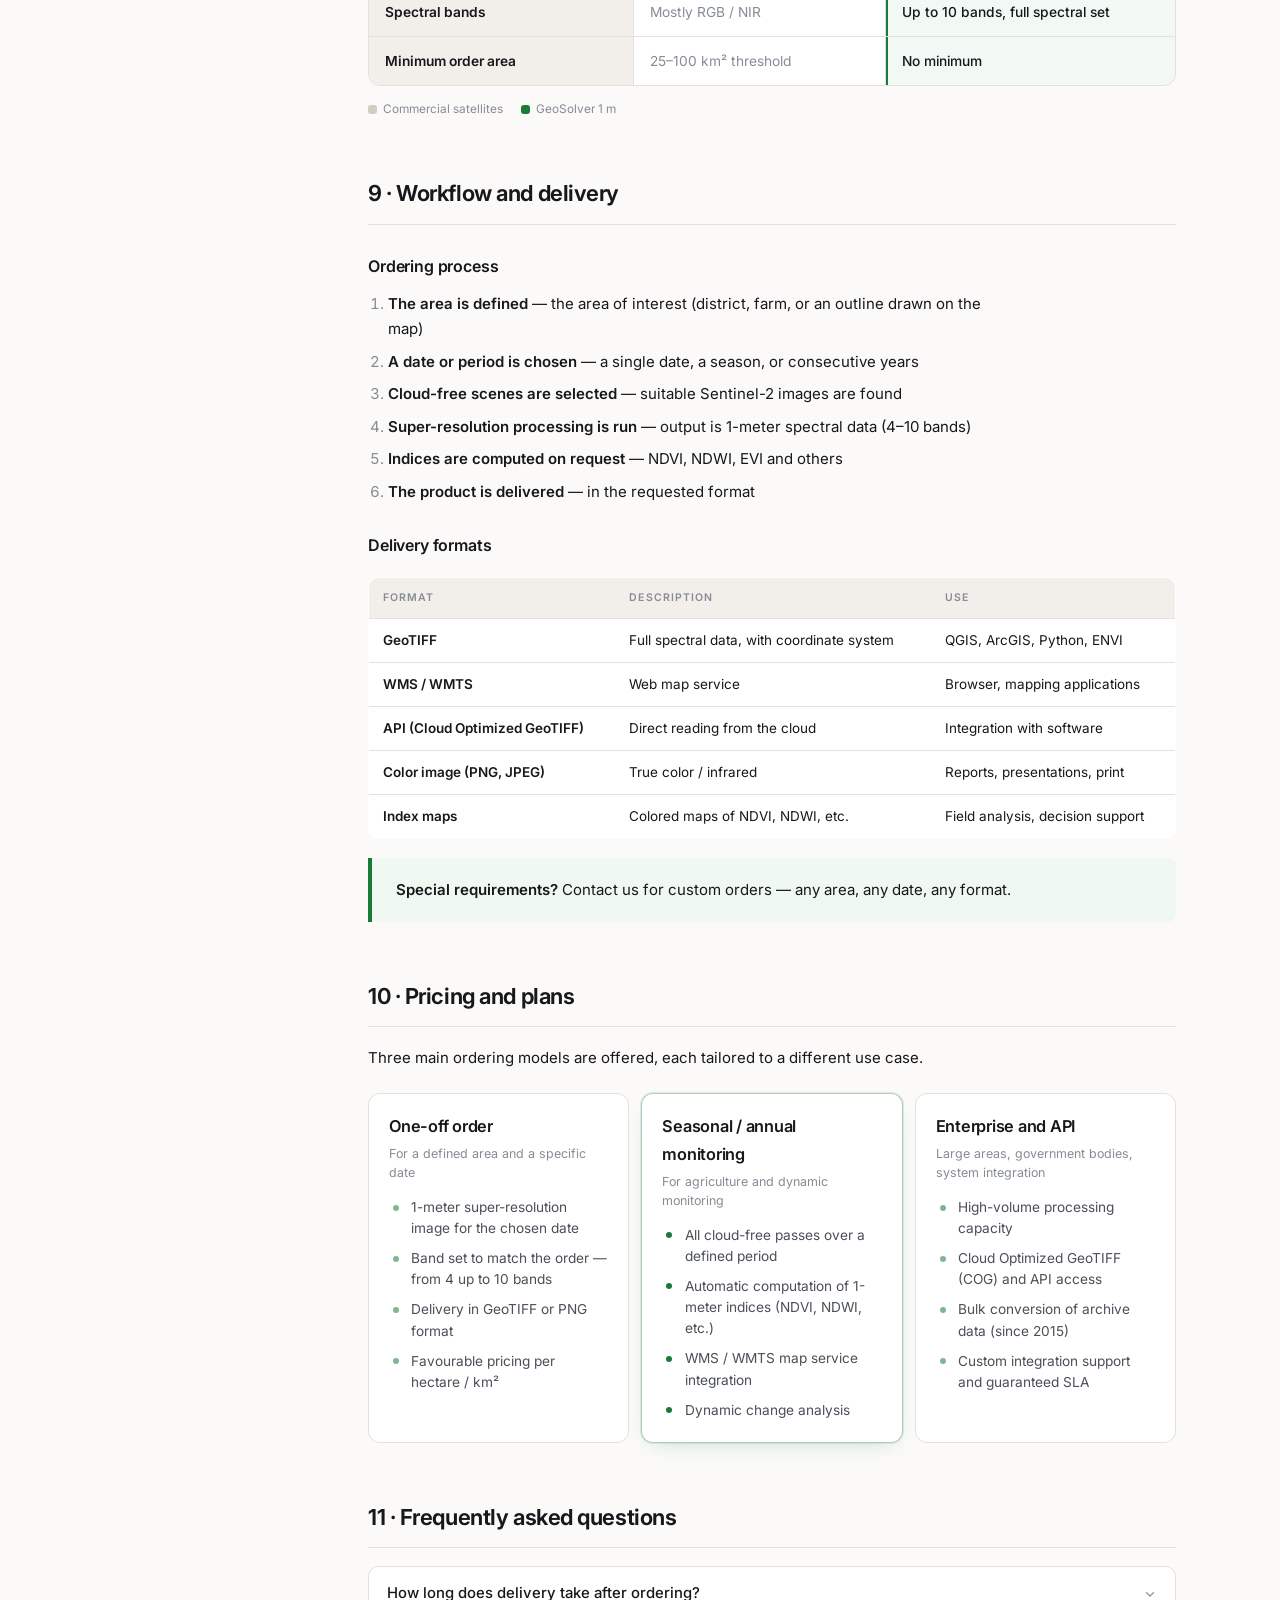
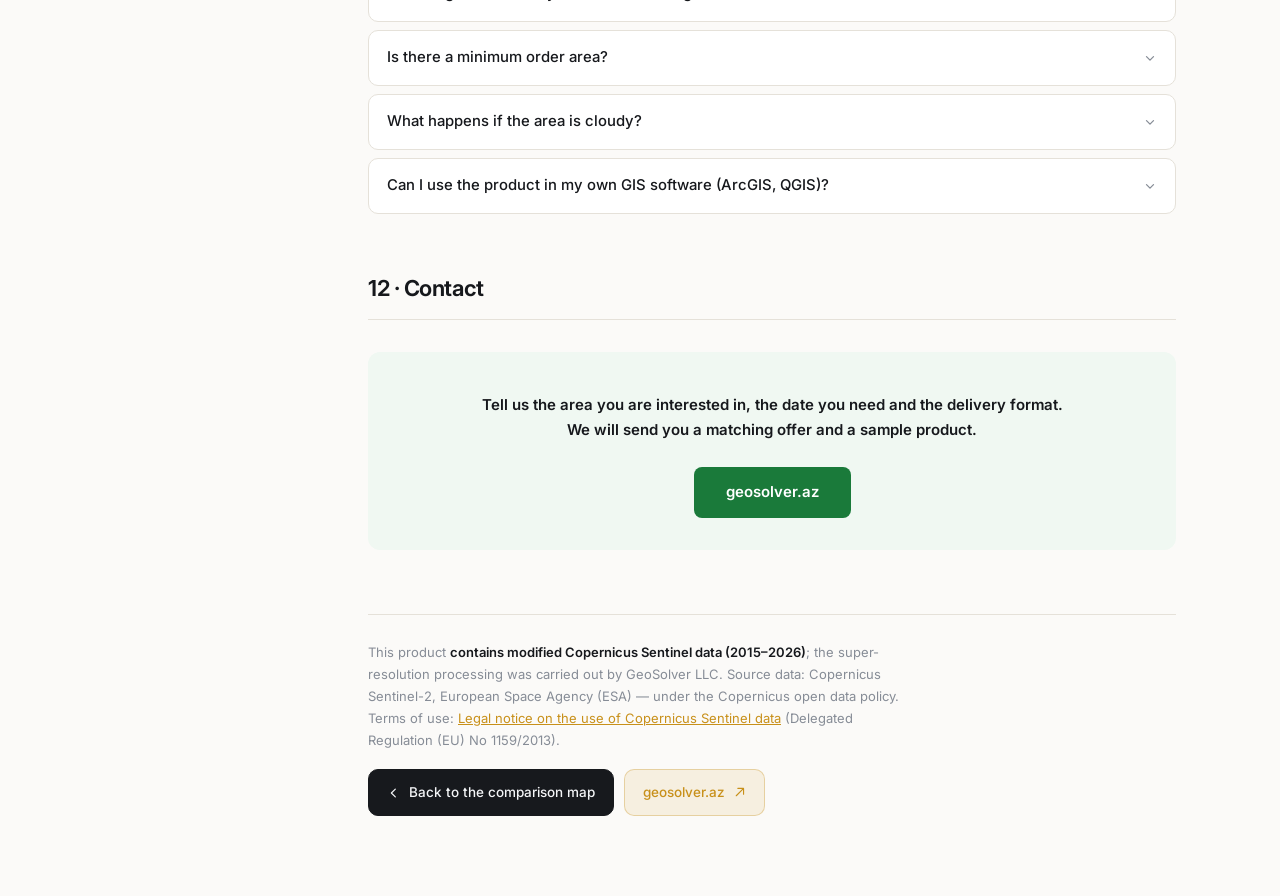
==== commit cdb6ece1: "Update info.html" ====
--- a/info.html
+++ b/info.html
@@ -549,7 +549,6 @@
   <main class="doc">
 
     <div class="doc-head">
-      <span class="product-badge" data-i18n="badge">✦ Kommersiya məhsulu</span>
       <h1 data-i18n="h1">GeoSolver MMC – 1 metrlik yüksək ayırdetməli görüntü</h1>
       <p class="doc-lead" data-i18n="lead">
         <b>Copernicus Sentinel-2</b> peyklərindən alınmış <b>10 metrlik</b> görüntüləri süni intellektlə
@@ -1197,7 +1196,6 @@
     toc7: "İş axını və çatdırılma",
     toc8: "Əlaqə",
 
-    badge: "✦ Kommersiya məhsulu",
     h1: "GeoSolver MMC – 1 metrlik yüksək ayırdetməli görüntü  ",
     lead: "<b>Copernicus Sentinel-2</b> peyklərindən alınmış <b>10 metrlik</b> görüntüləri süni intellektlə <b>1 metr piksel ölçüsünə</b> qaldıran məhsul.",
 
@@ -1423,7 +1421,6 @@
     toc7: "Workflow and delivery",
     toc8: "Contact",
 
-    badge: "✦ Commercial product",
     h1: "GeoSolver LLC – 1 m high-resolution imagery",
     lead: "A product that uses artificial intelligence to upscale <b>10-meter</b> imagery from the <b>Copernicus Sentinel-2</b> satellites to a <b>1-meter pixel size</b>.",
 
@@ -1649,7 +1646,6 @@
     toc7: "Рабочий процесс и поставка",
     toc8: "Контакты",
 
-    badge: "✦ Коммерческий продукт",
     h1: "ООО GeoSolver – Изображение с разрешением 1 метр",
     lead: "Продукт, который с помощью искусственного интеллекта повышает разрешение <b>10-метровых</b> снимков спутников <b>Copernicus Sentinel-2</b> до <b>размера пикселя 1 метр.</b>",
 
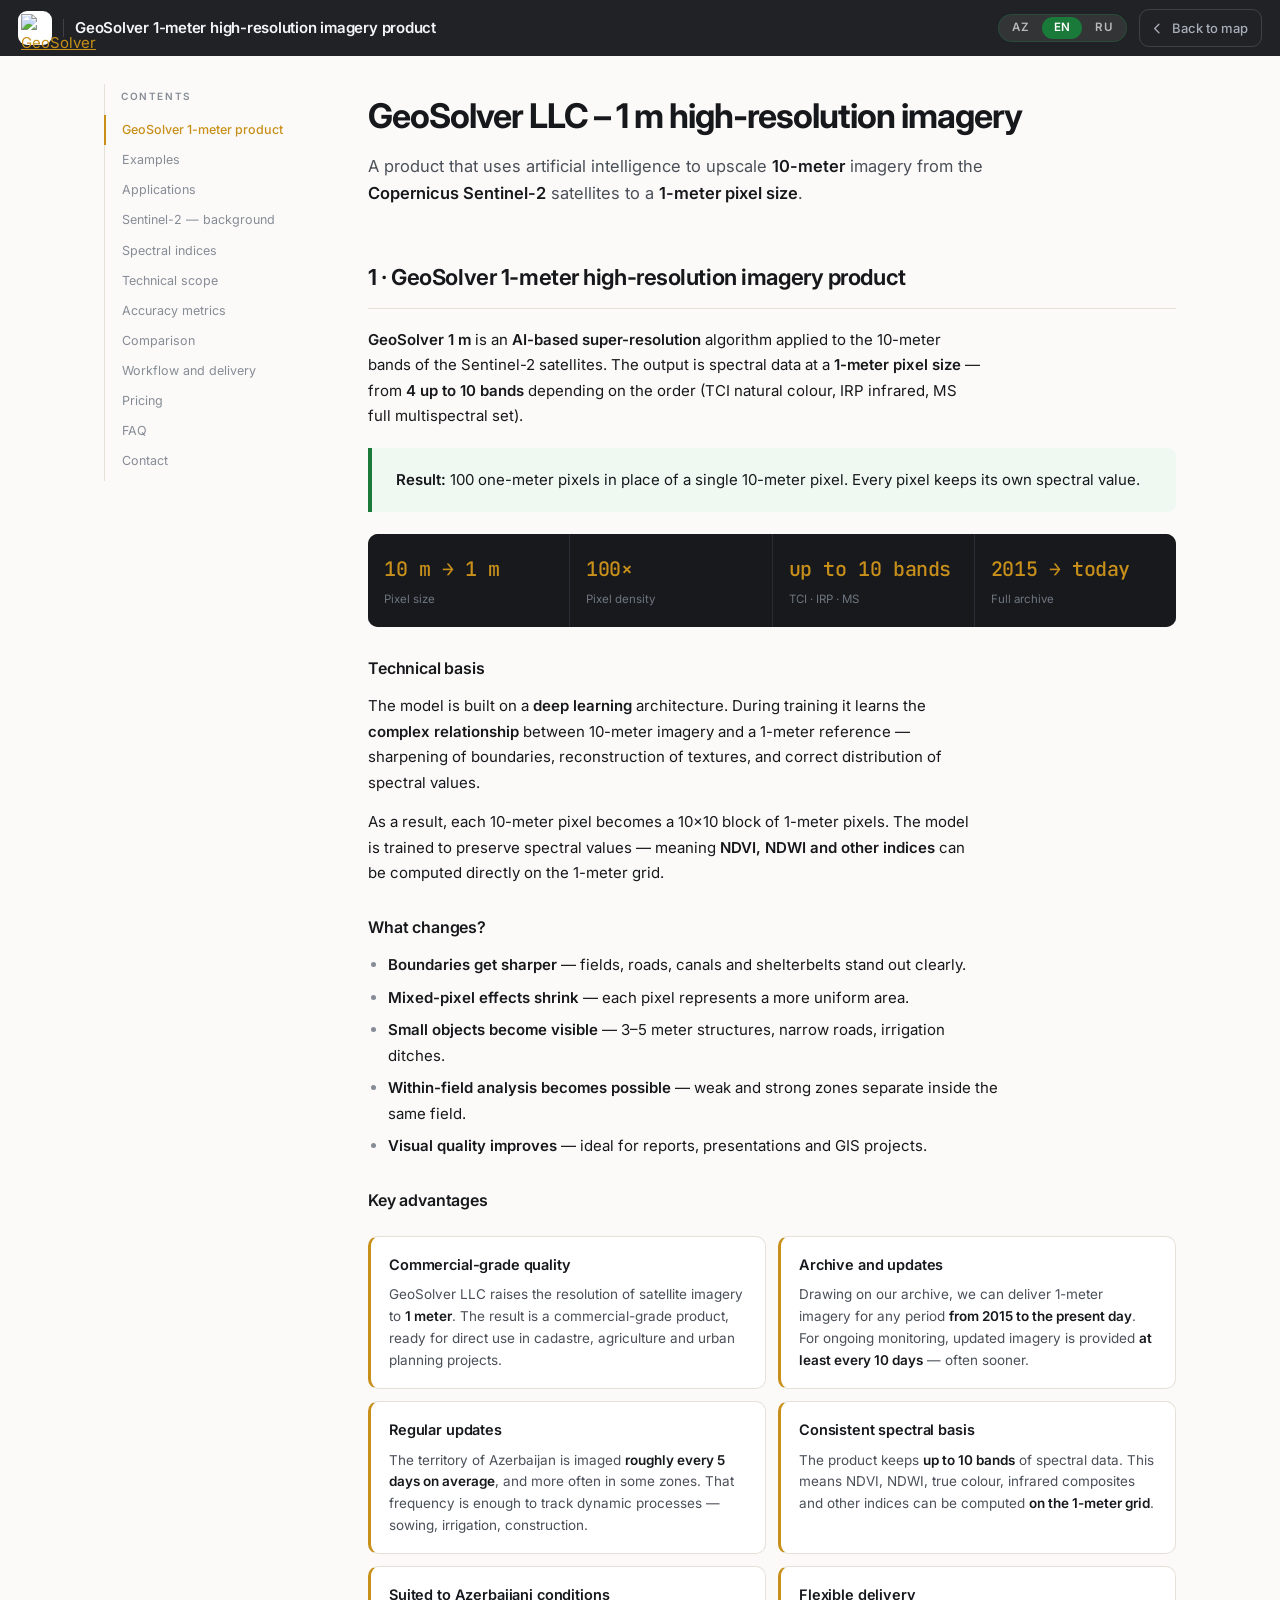
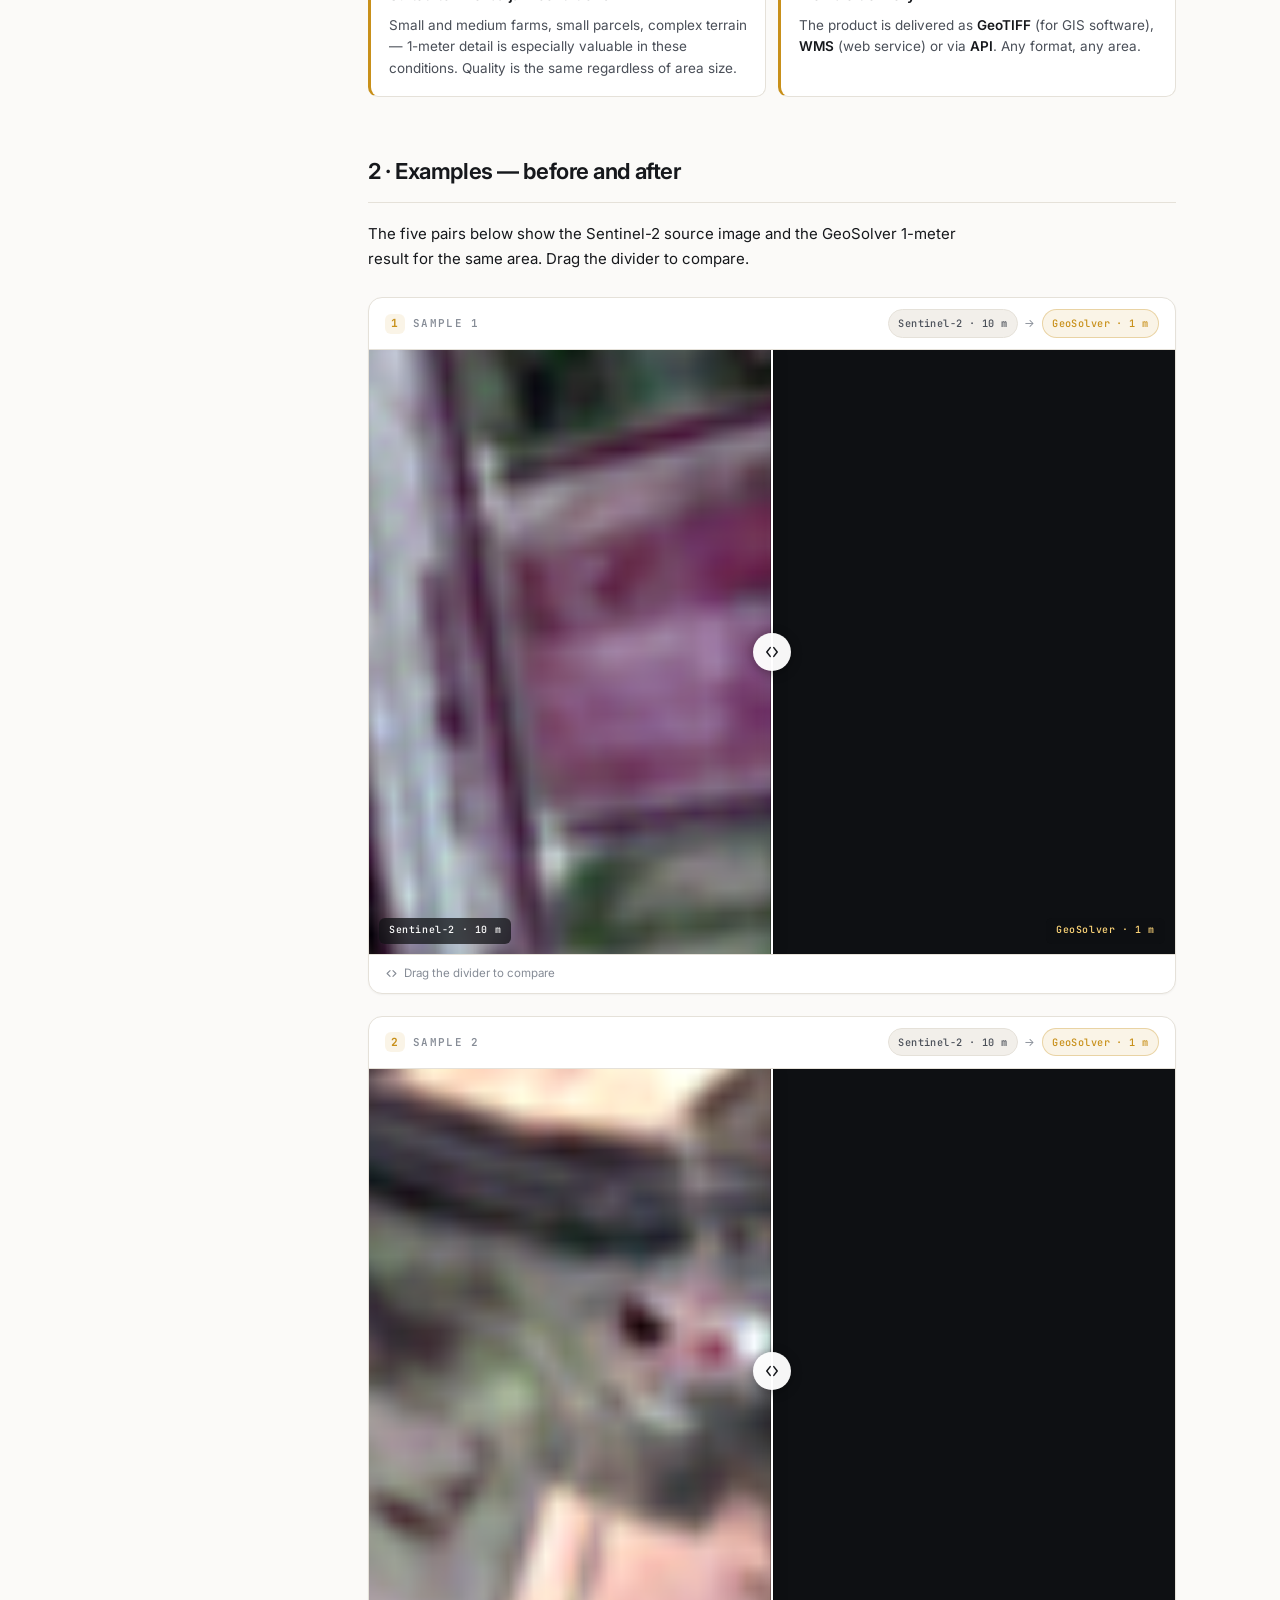
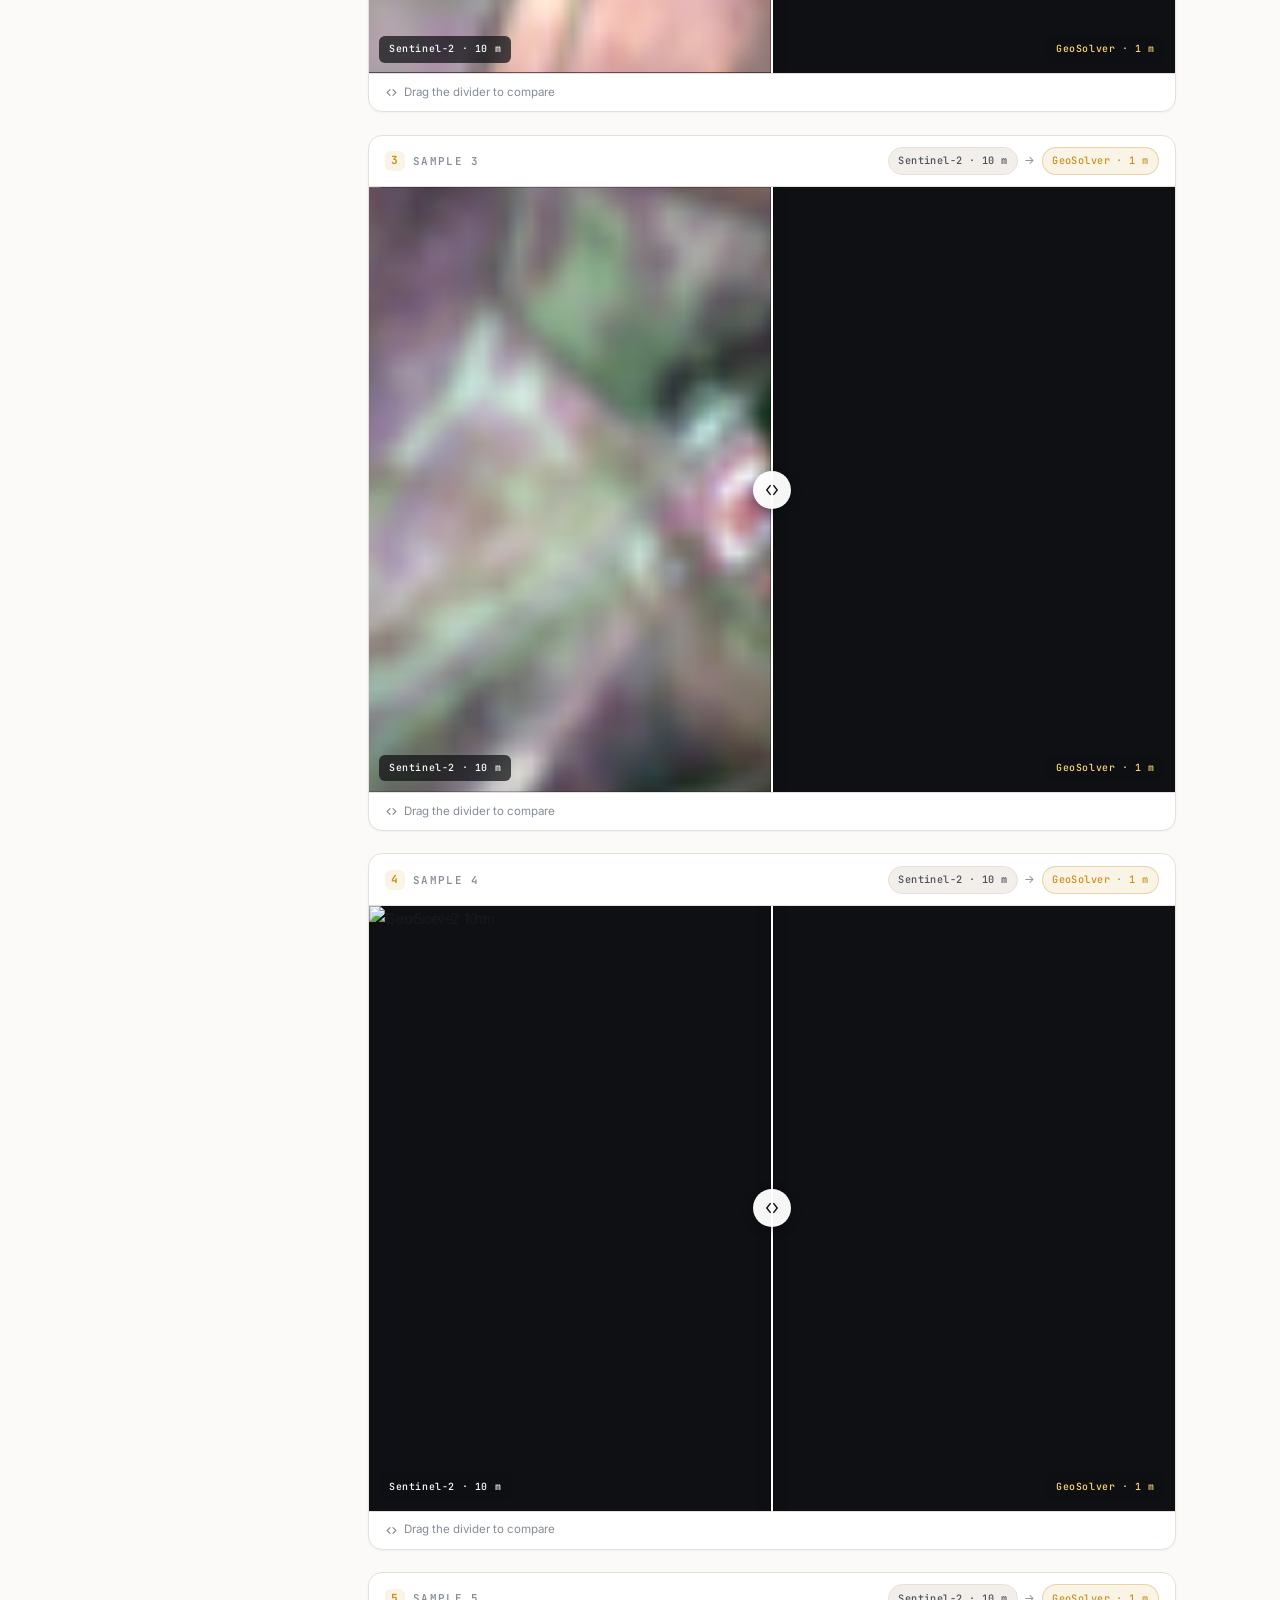
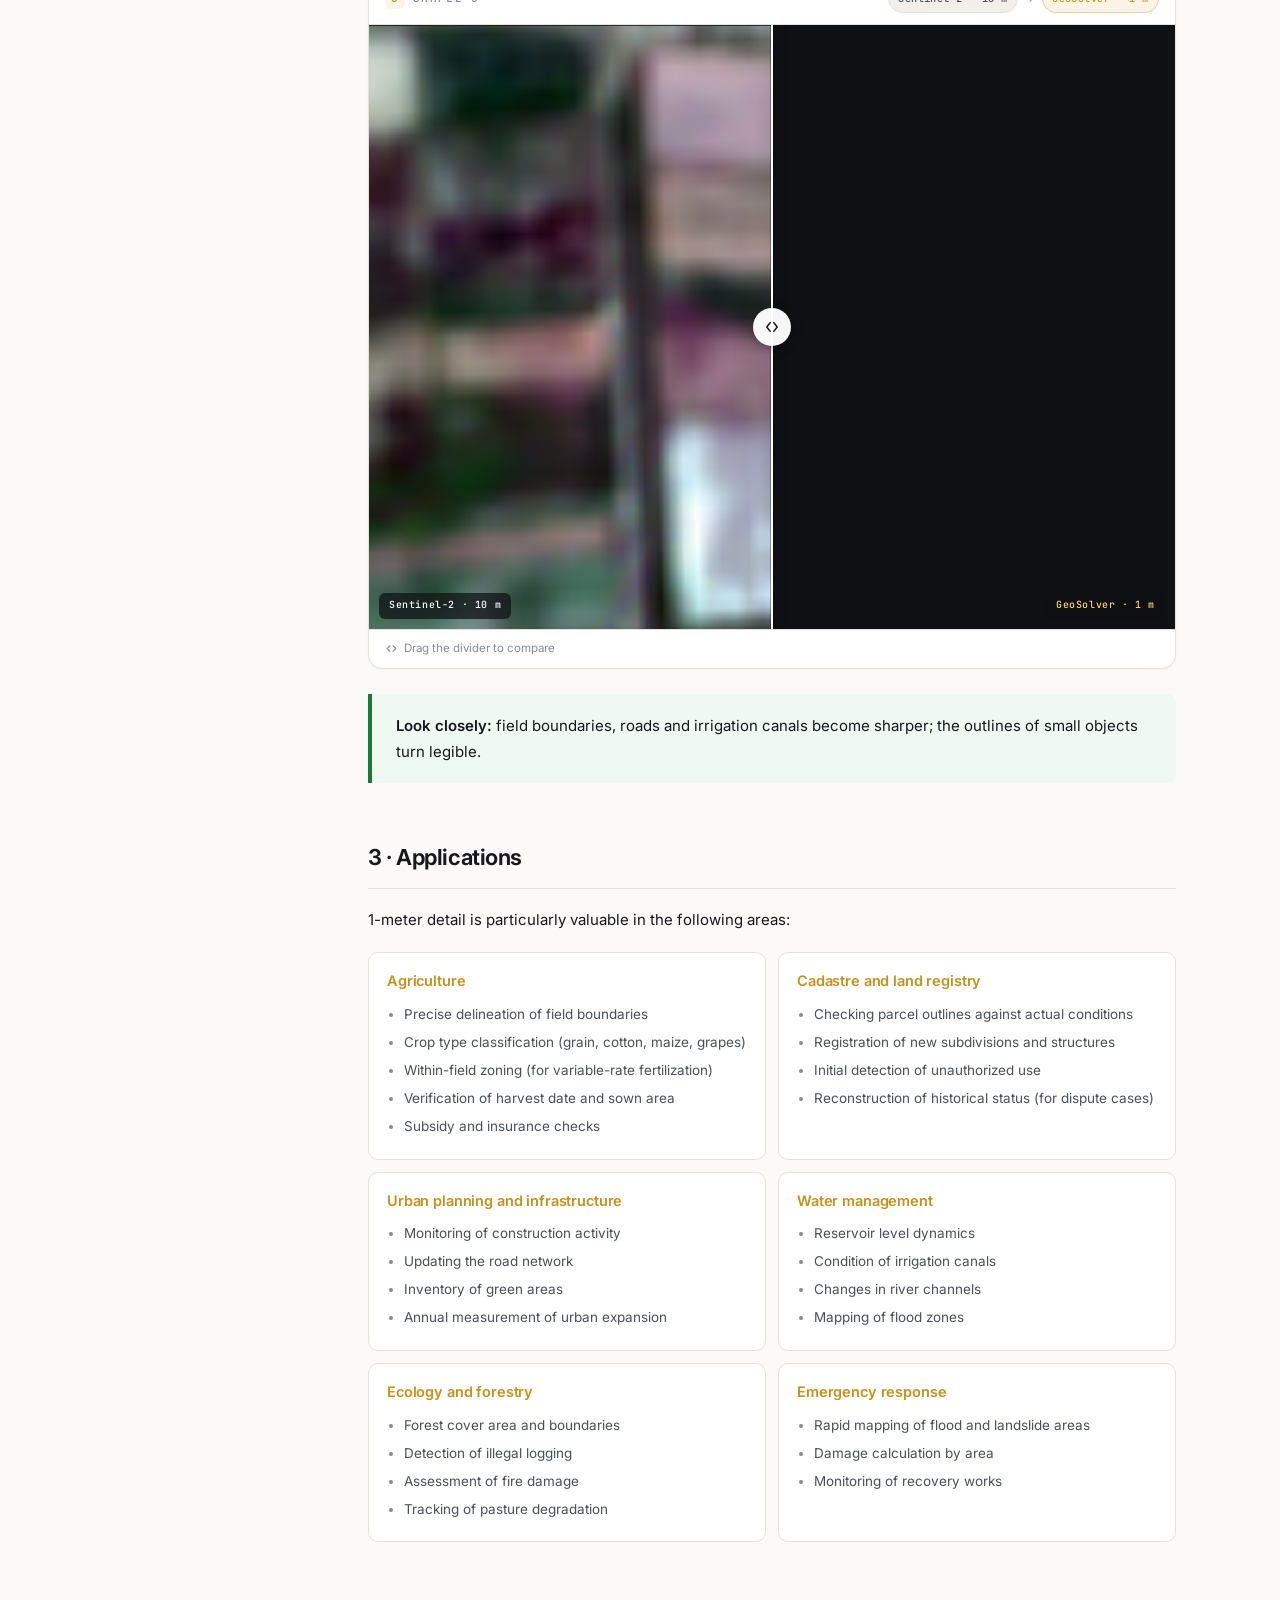
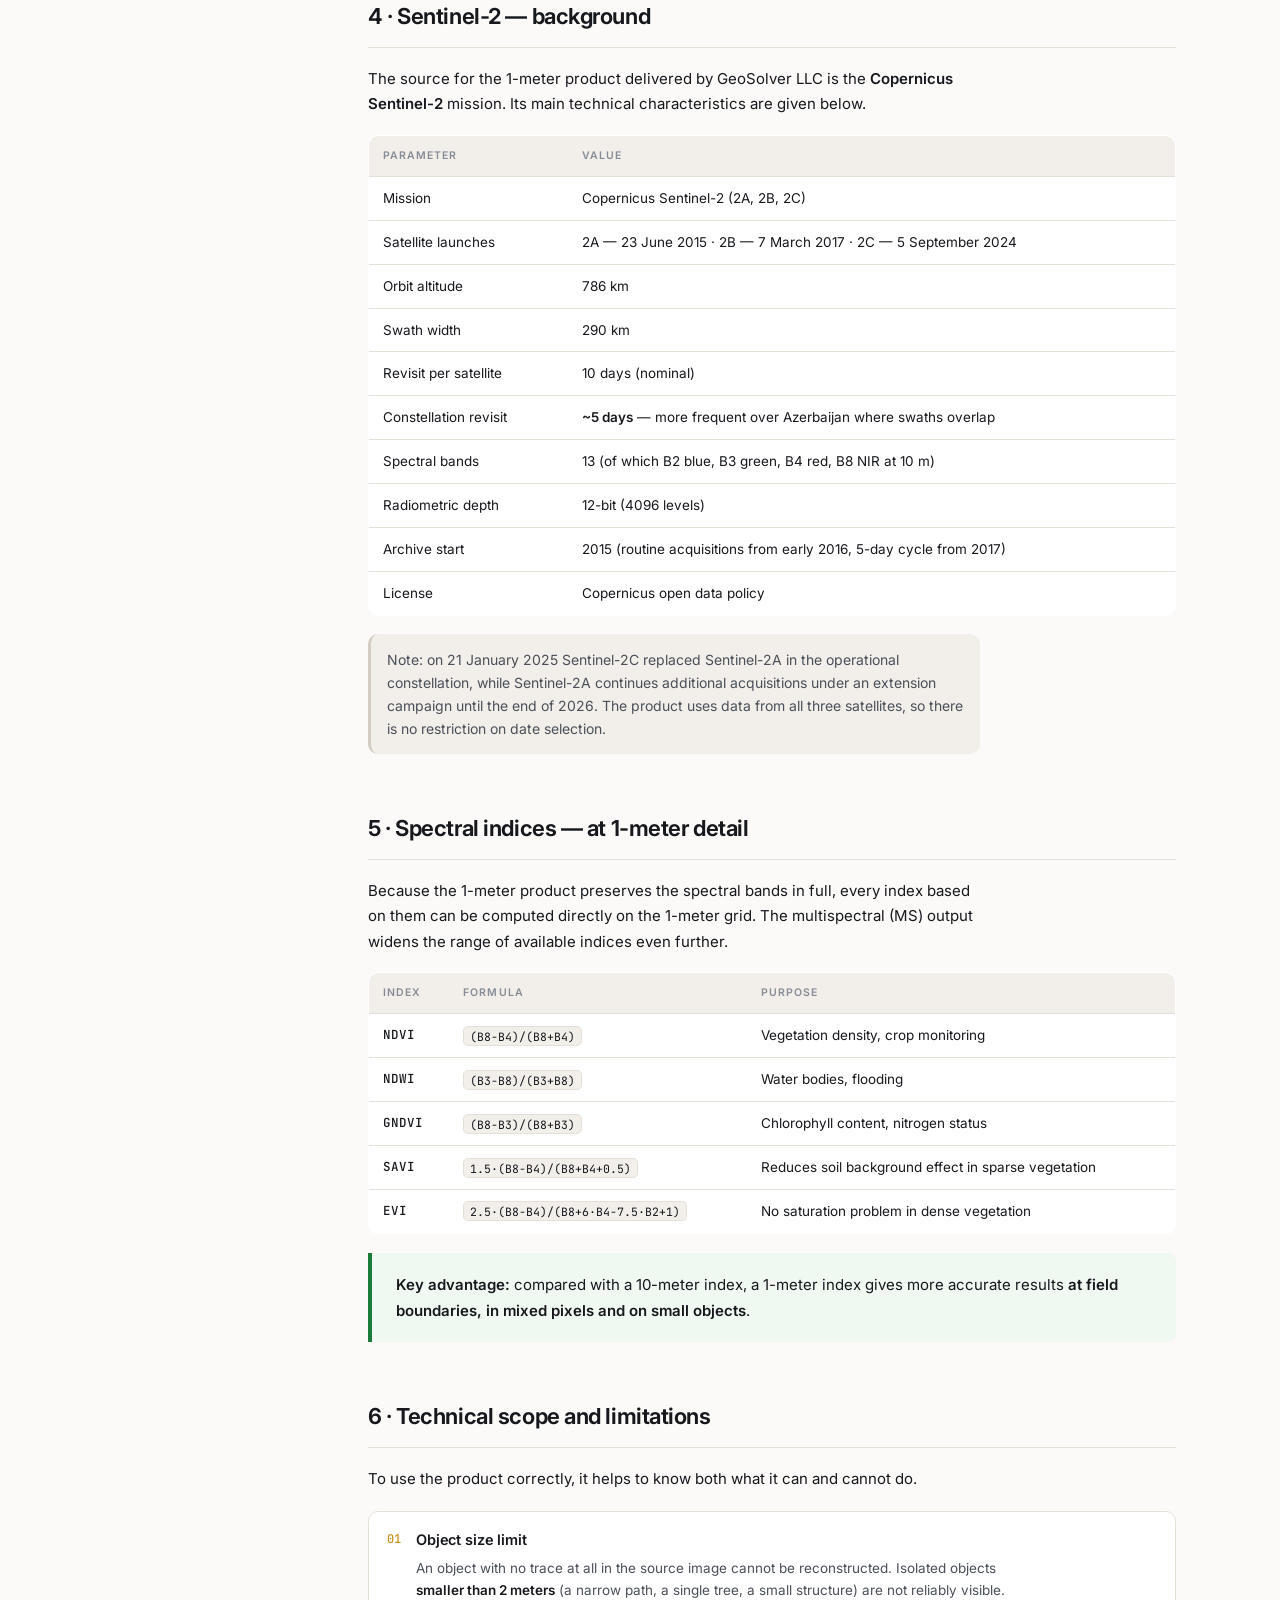
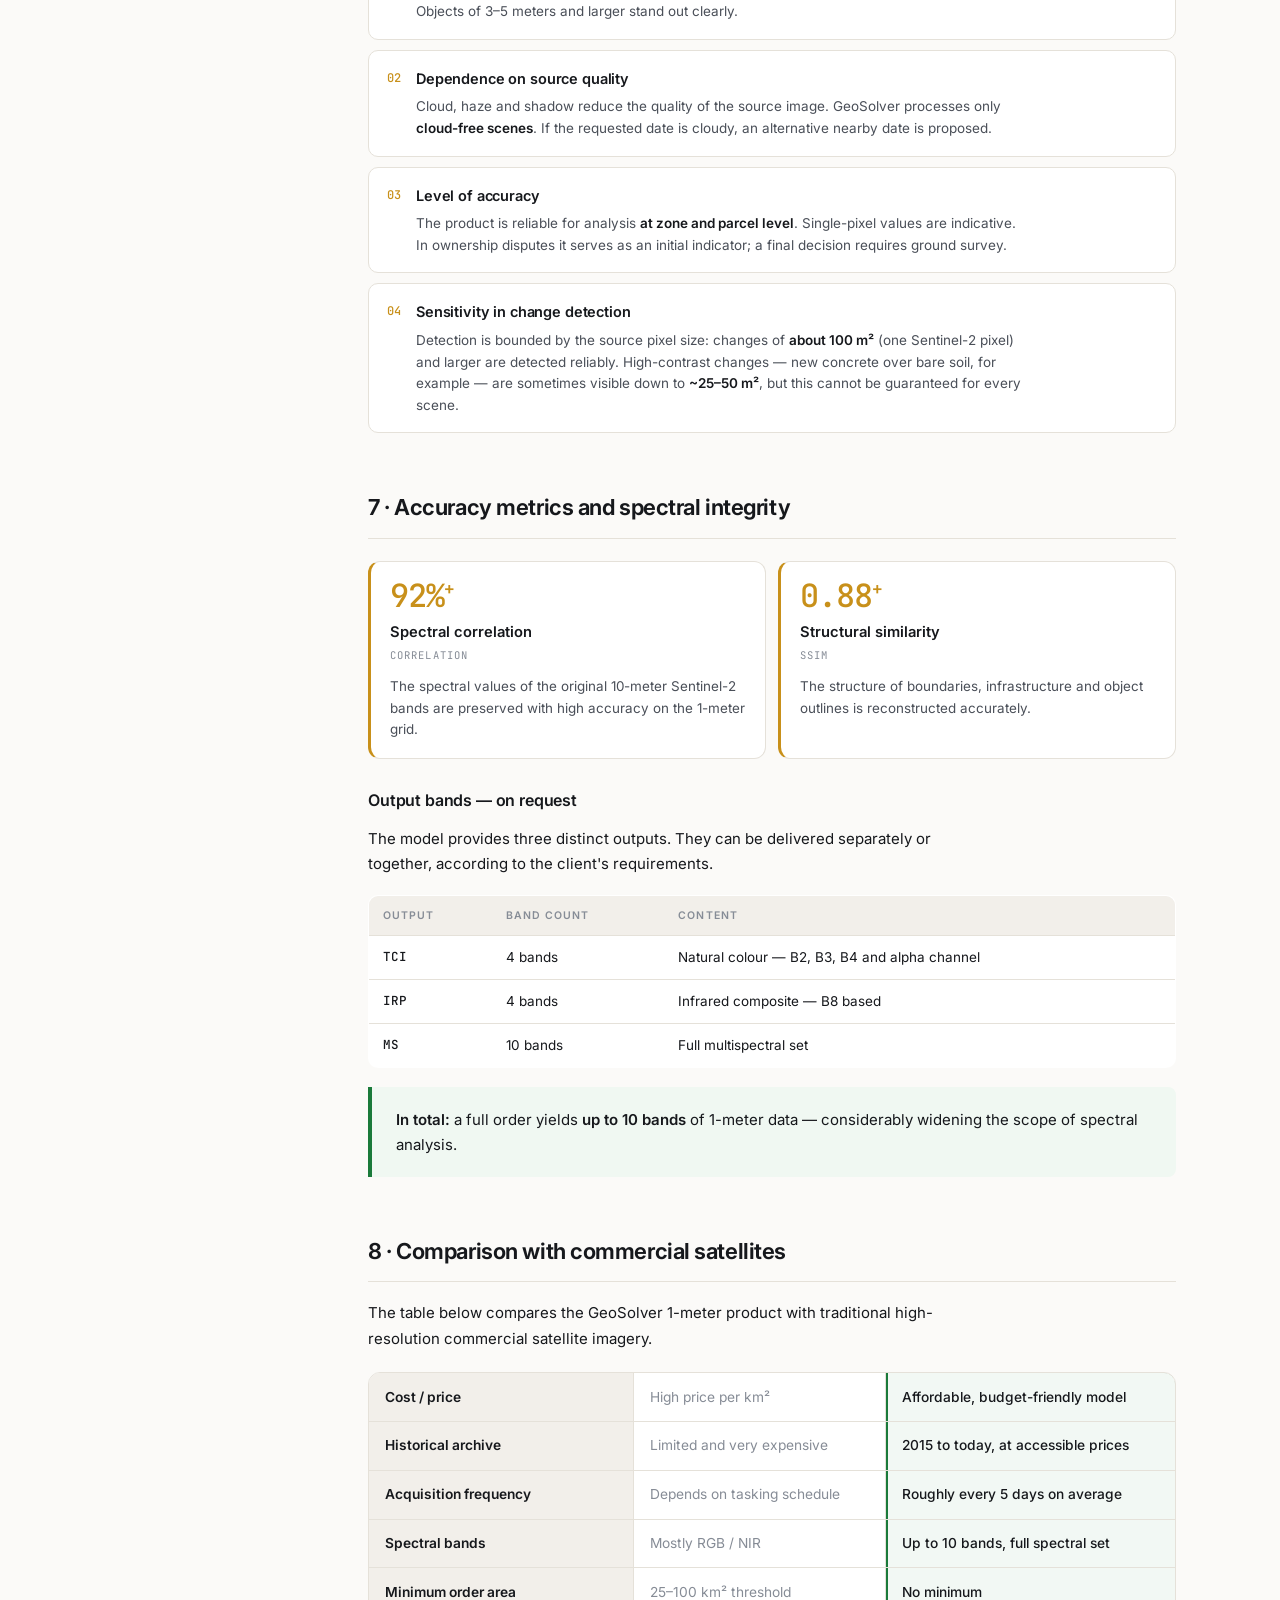
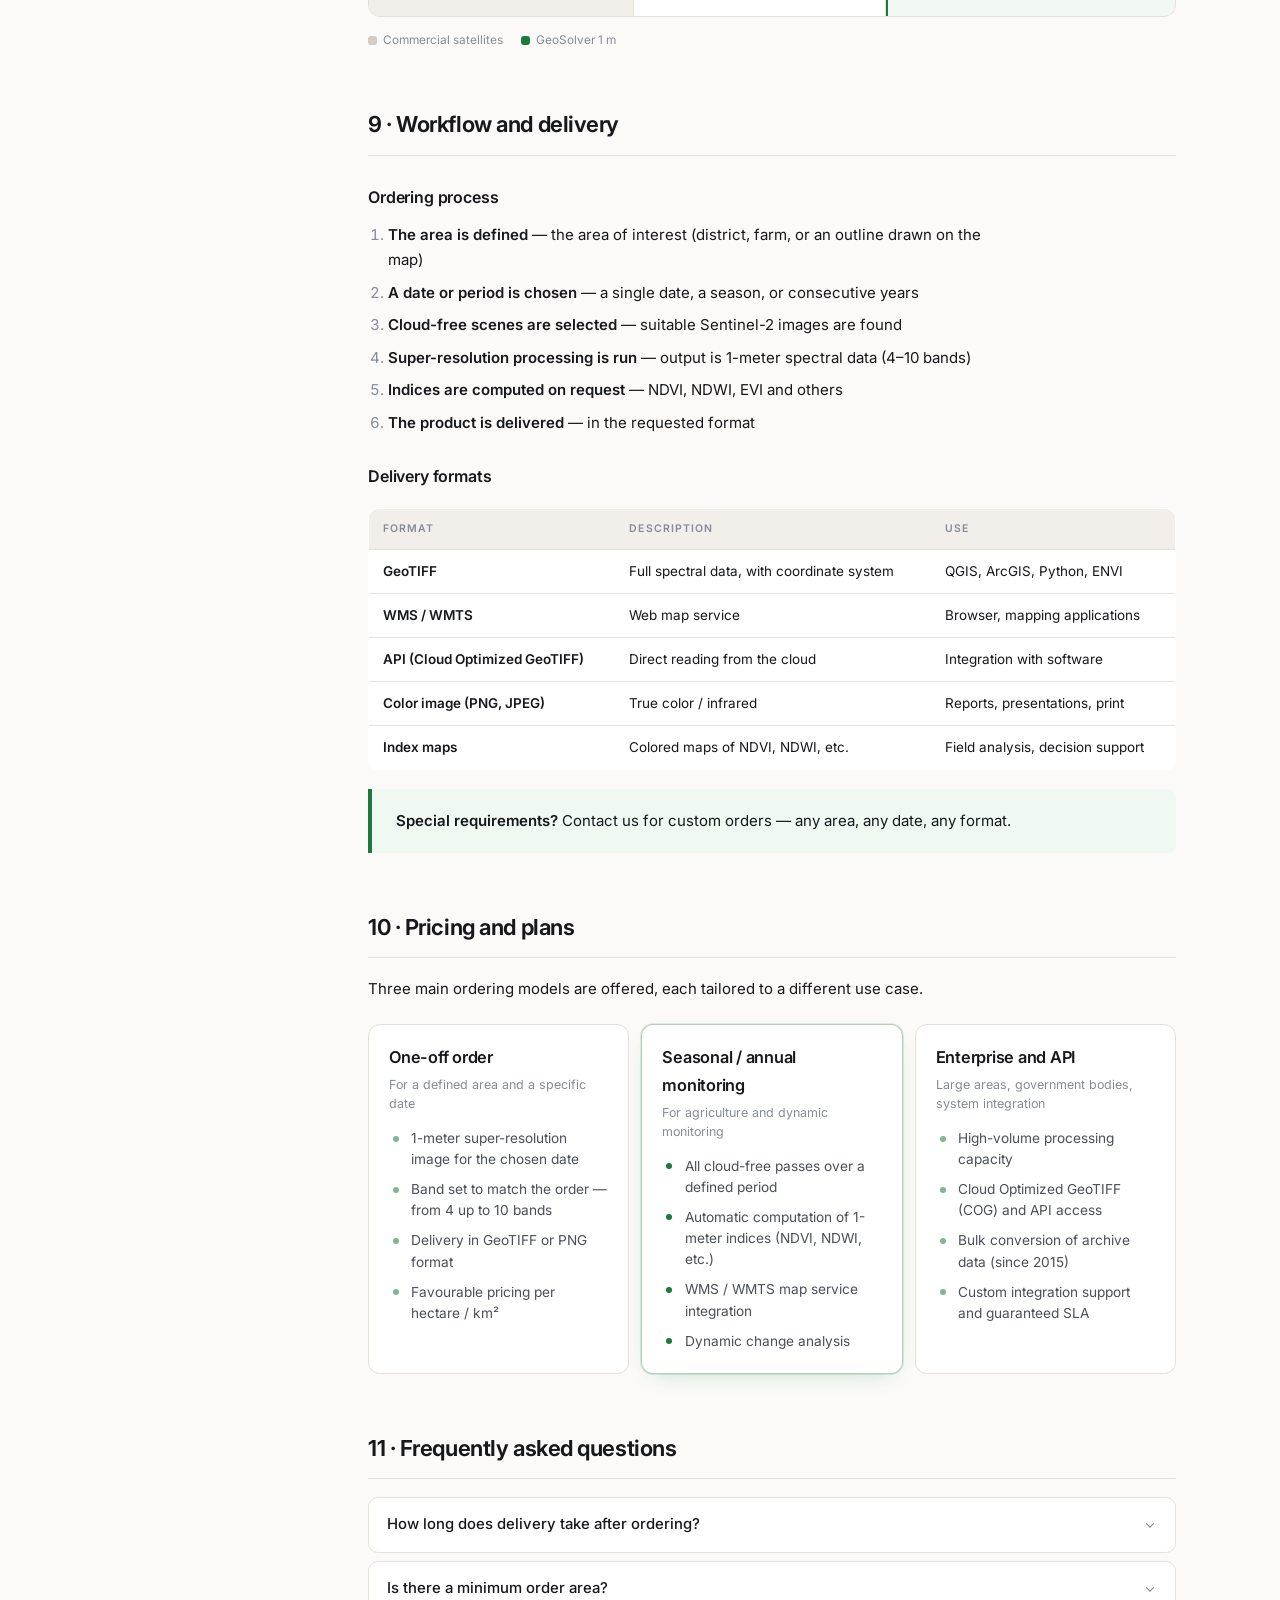
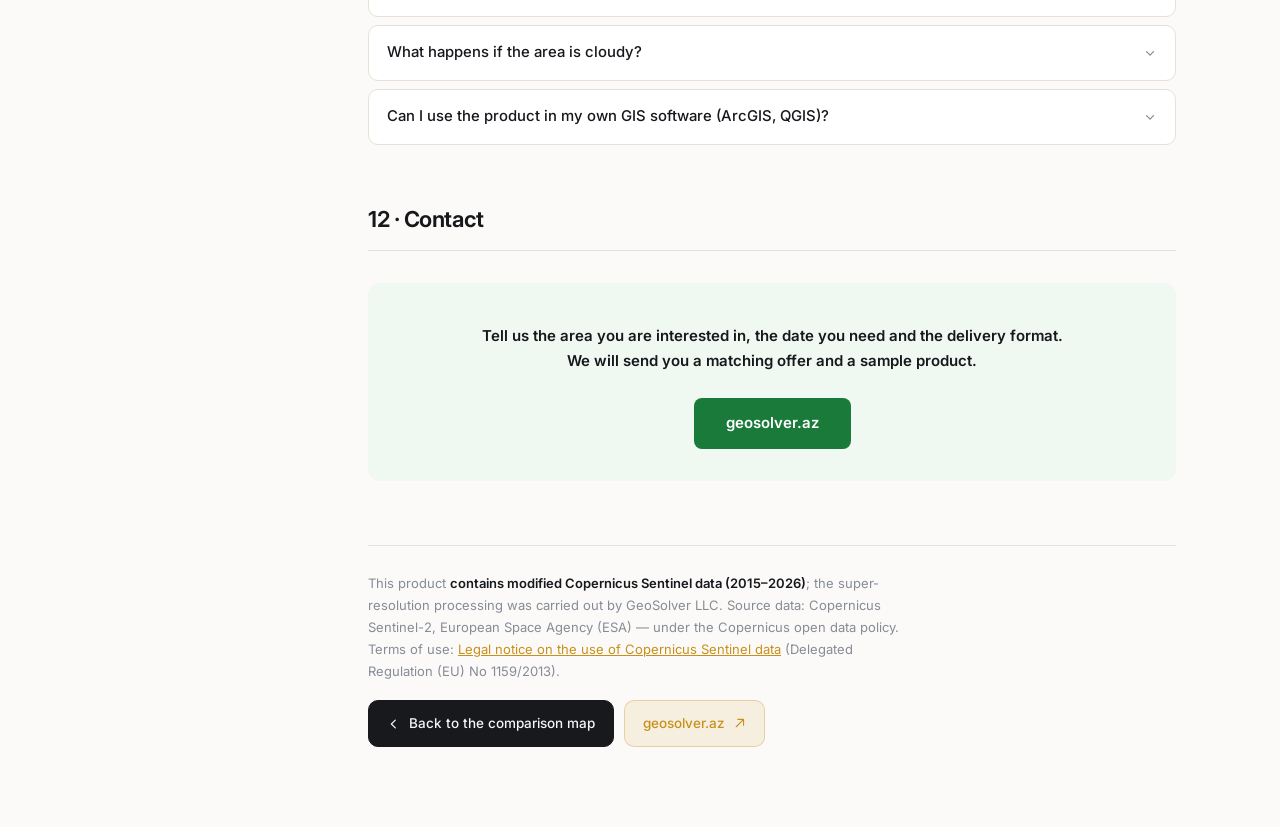
==== commit 513190b9: "Update info.html" ====
--- a/info.html
+++ b/info.html
@@ -946,8 +946,6 @@
 
     <section id="s9">
       <h2 data-i18n="s9h2">7 · Dəqiqlik göstəriciləri və spektral bütövlük</h2>
-
-      <p data-i18n="s9p">Süni intellekt əsaslı superrezolyusiya modelimizin keyfiyyət göstəriciləri beynəlxalq CİS və məsafədən zondlama standartlarına əsaslanır.</p>
 
       <div class="metrics">
         <div class="metric">
@@ -1333,7 +1331,6 @@
     toc11: "Qiymətləndirmə",
     toc12: "Tez-tez verilən suallar",
     s9h2: "7 · Dəqiqlik göstəriciləri və spektral bütövlük",
-    s9p: "Süni intellekt əsaslı superrezolyusiya modelimizin keyfiyyət göstəriciləri beynəlxalq CİS və məsafədən zondlama standartlarına əsaslanır.",
     m1n: "Spektral uyğunluq",
     m1p: "10 metrlik orijinal Sentinel-2 bandlarının spektral dəyərləri 1 metrlik şəbəkədə yüksək dəqiqliklə qorunur.",
     m2n: "Struktur oxşarlığı",
@@ -1558,7 +1555,6 @@
     toc11: "Pricing",
     toc12: "FAQ",
     s9h2: "7 · Accuracy metrics and spectral integrity",
-    s9p: "The quality metrics of our AI-based super-resolution model follow international GIS and remote sensing standards.",
     m1n: "Spectral correlation",
     m1p: "The spectral values of the original 10-meter Sentinel-2 bands are preserved with high accuracy on the 1-meter grid.",
     m2n: "Structural similarity",
@@ -1783,7 +1779,6 @@
     toc11: "Тарифы",
     toc12: "Часто задаваемые вопросы",
     s9h2: "7 · Показатели точности и спектральная целостность",
-    s9p: "Показатели качества нашей модели сверхразрешения на основе искусственного интеллекта соответствуют международным стандартам ГИС и дистанционного зондирования.",
     m1n: "Спектральное соответствие",
     m1p: "Спектральные значения исходных 10-метровых каналов Sentinel-2 сохраняются на метровой сетке с высокой точностью.",
     m2n: "Структурное сходство",
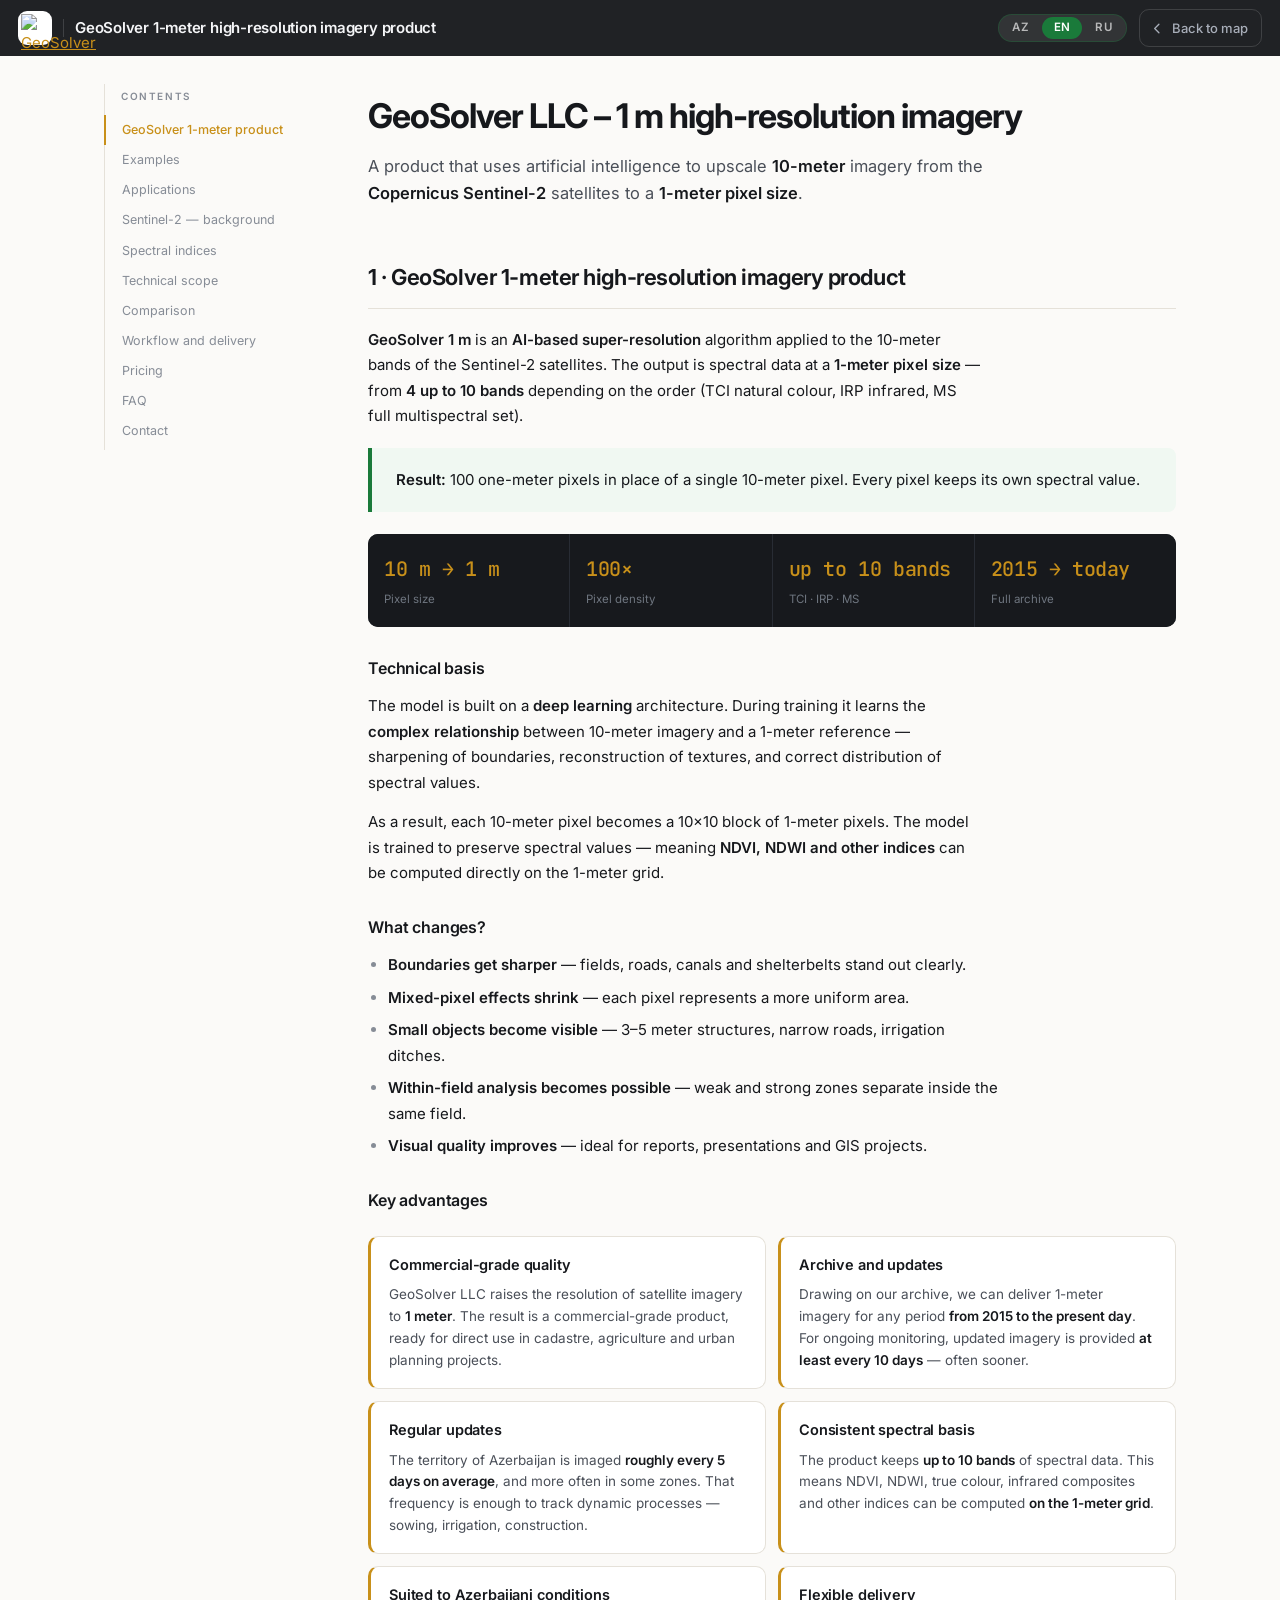
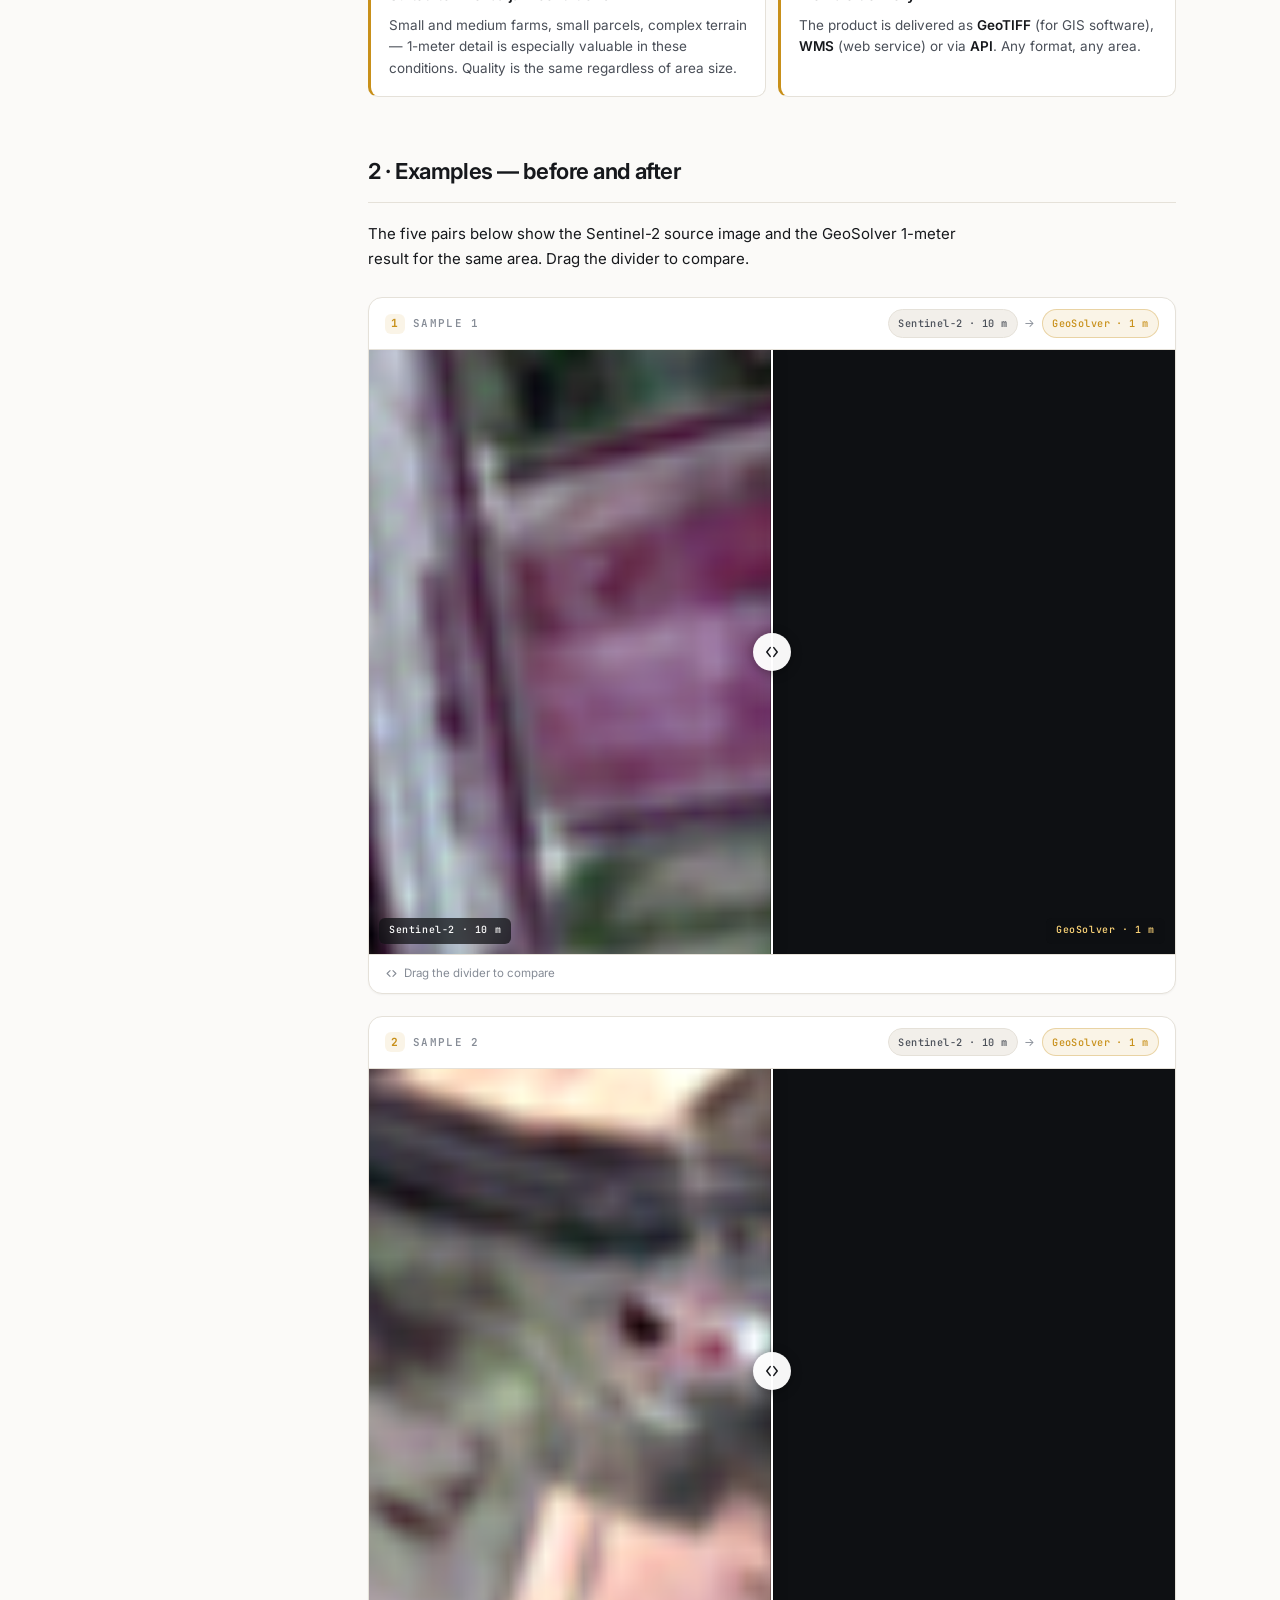
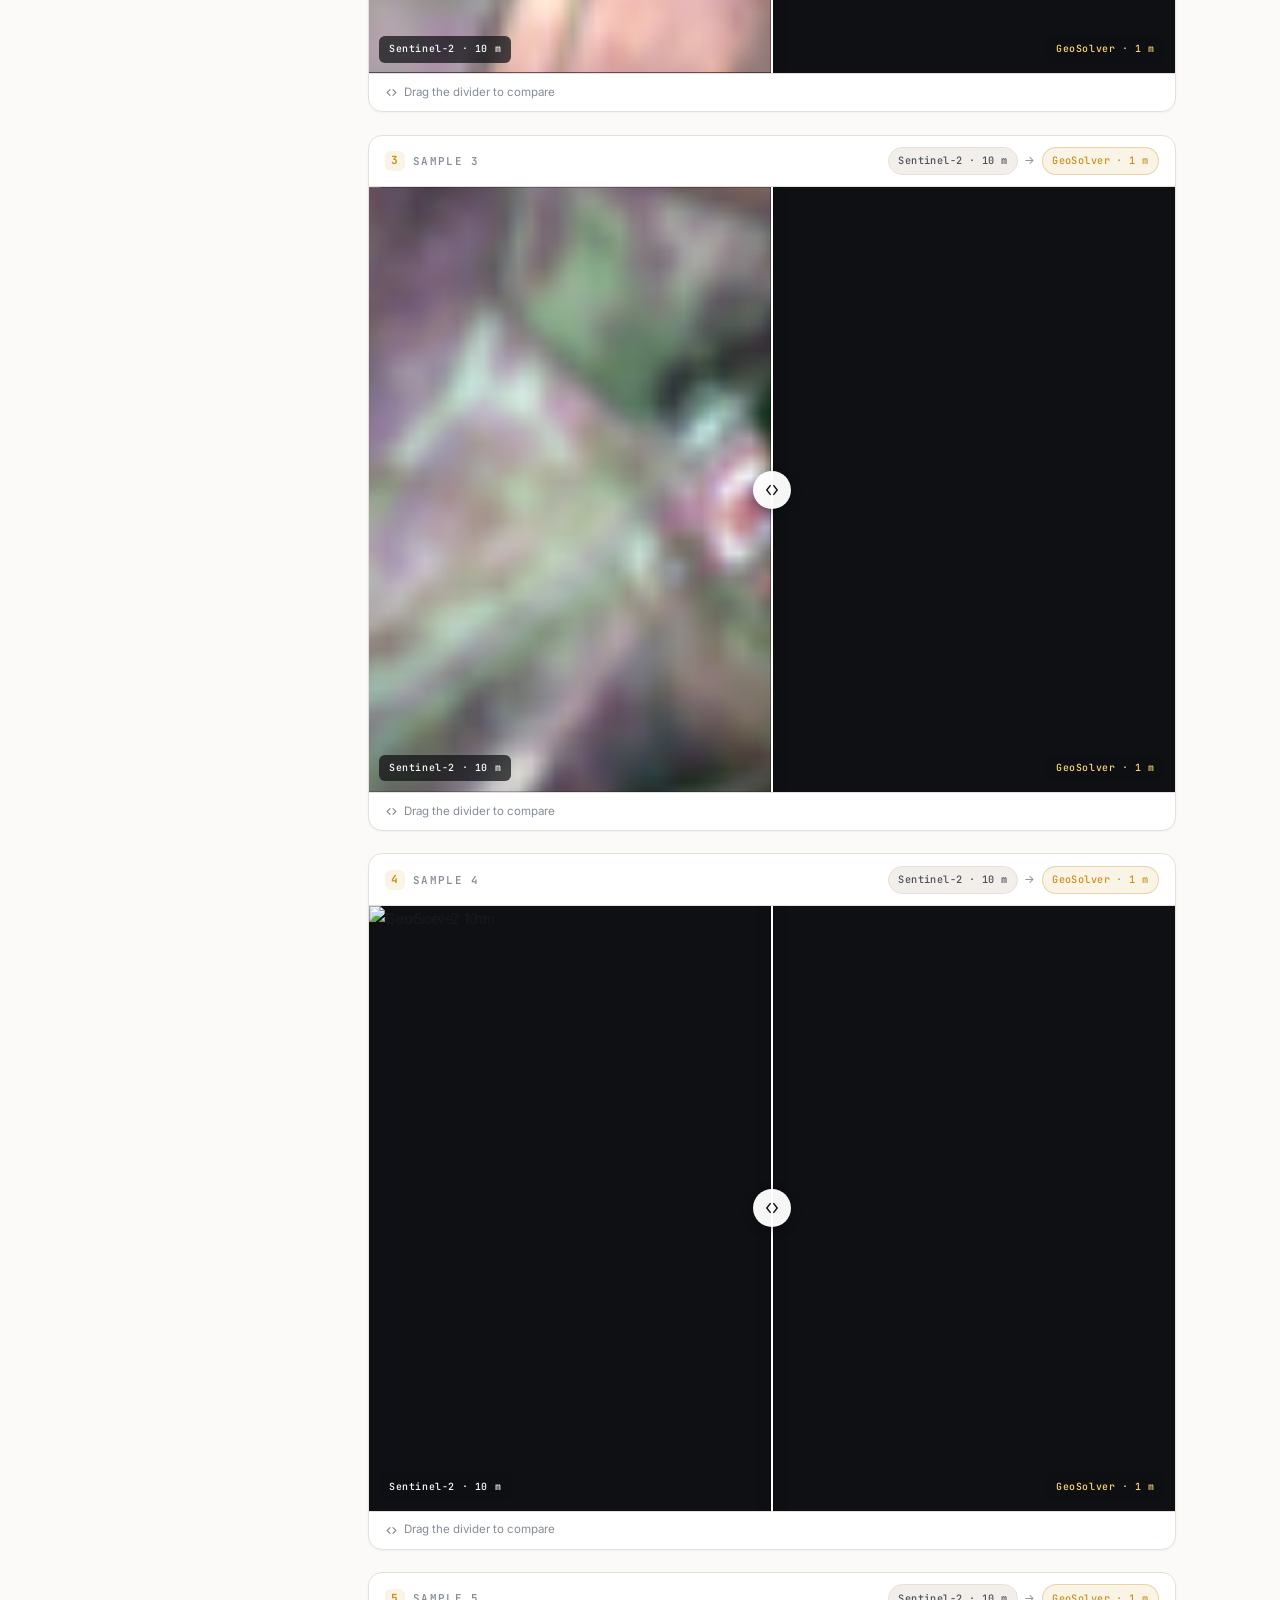
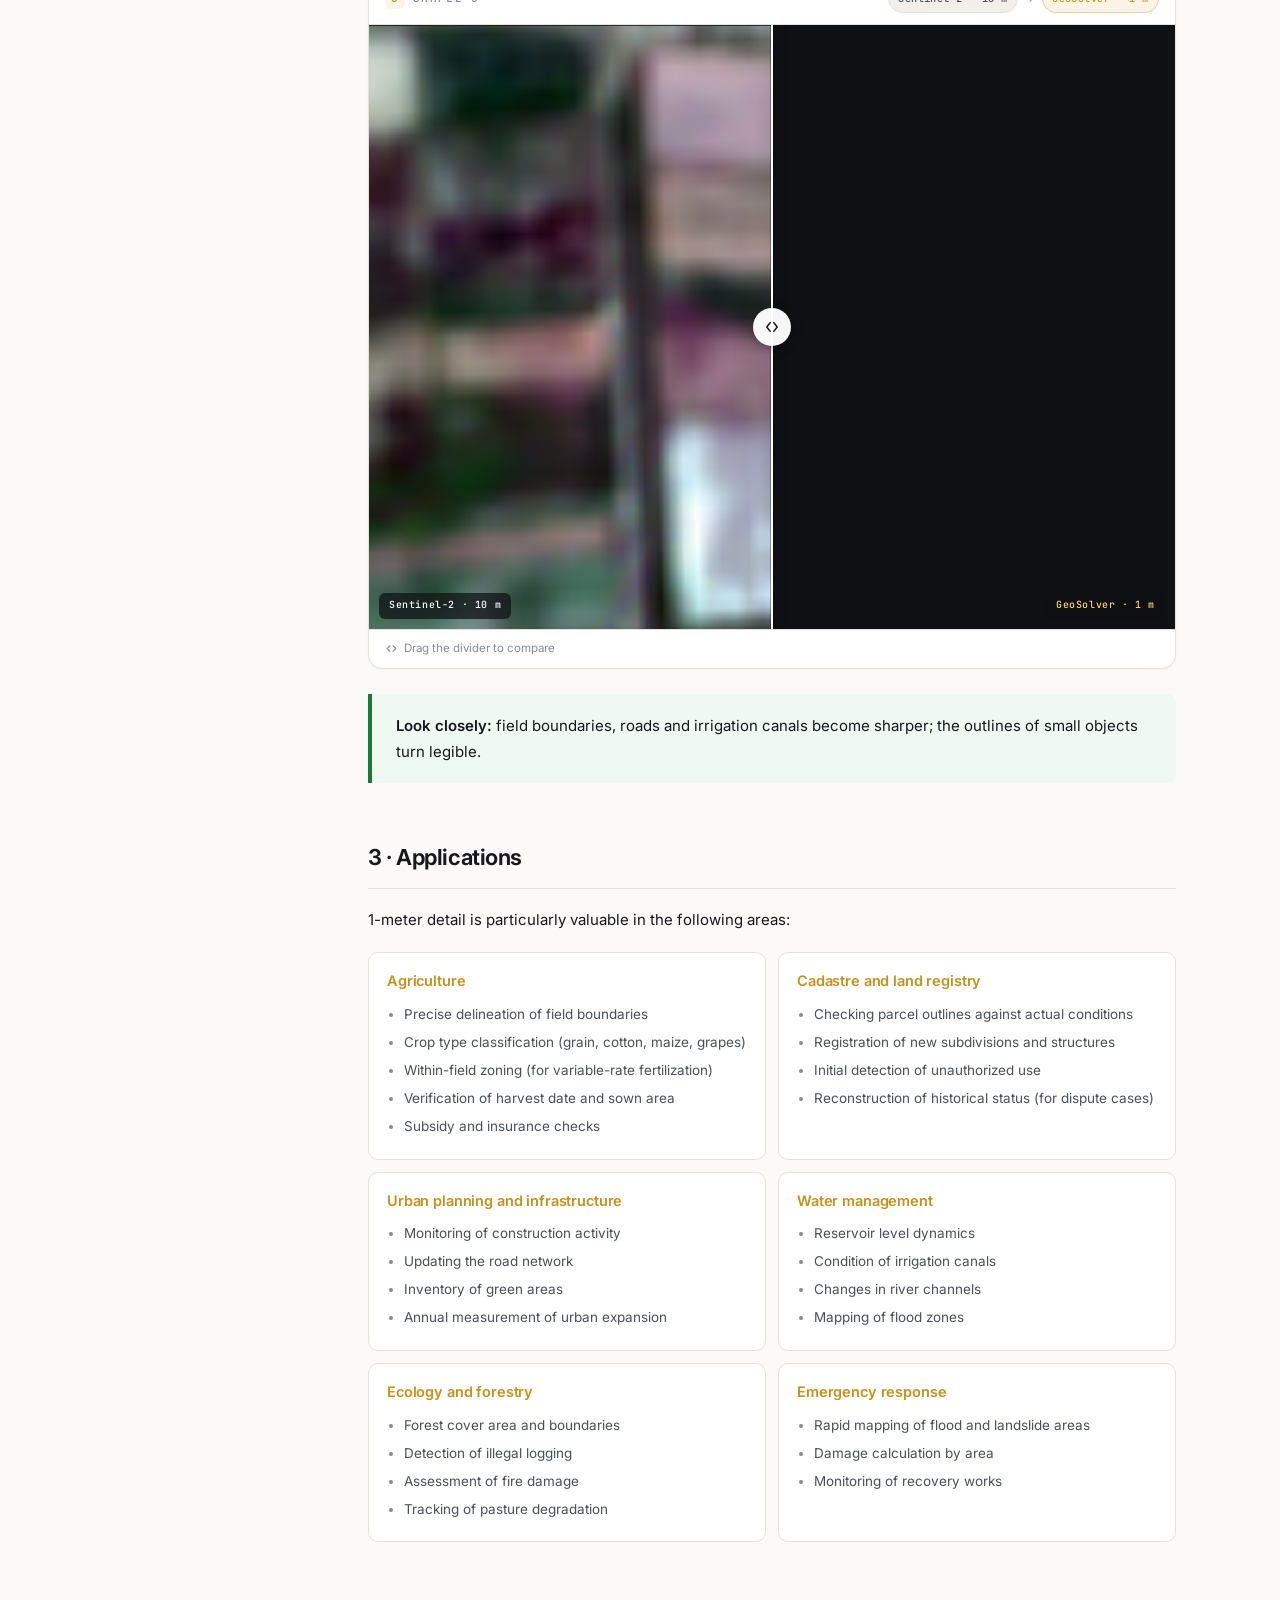
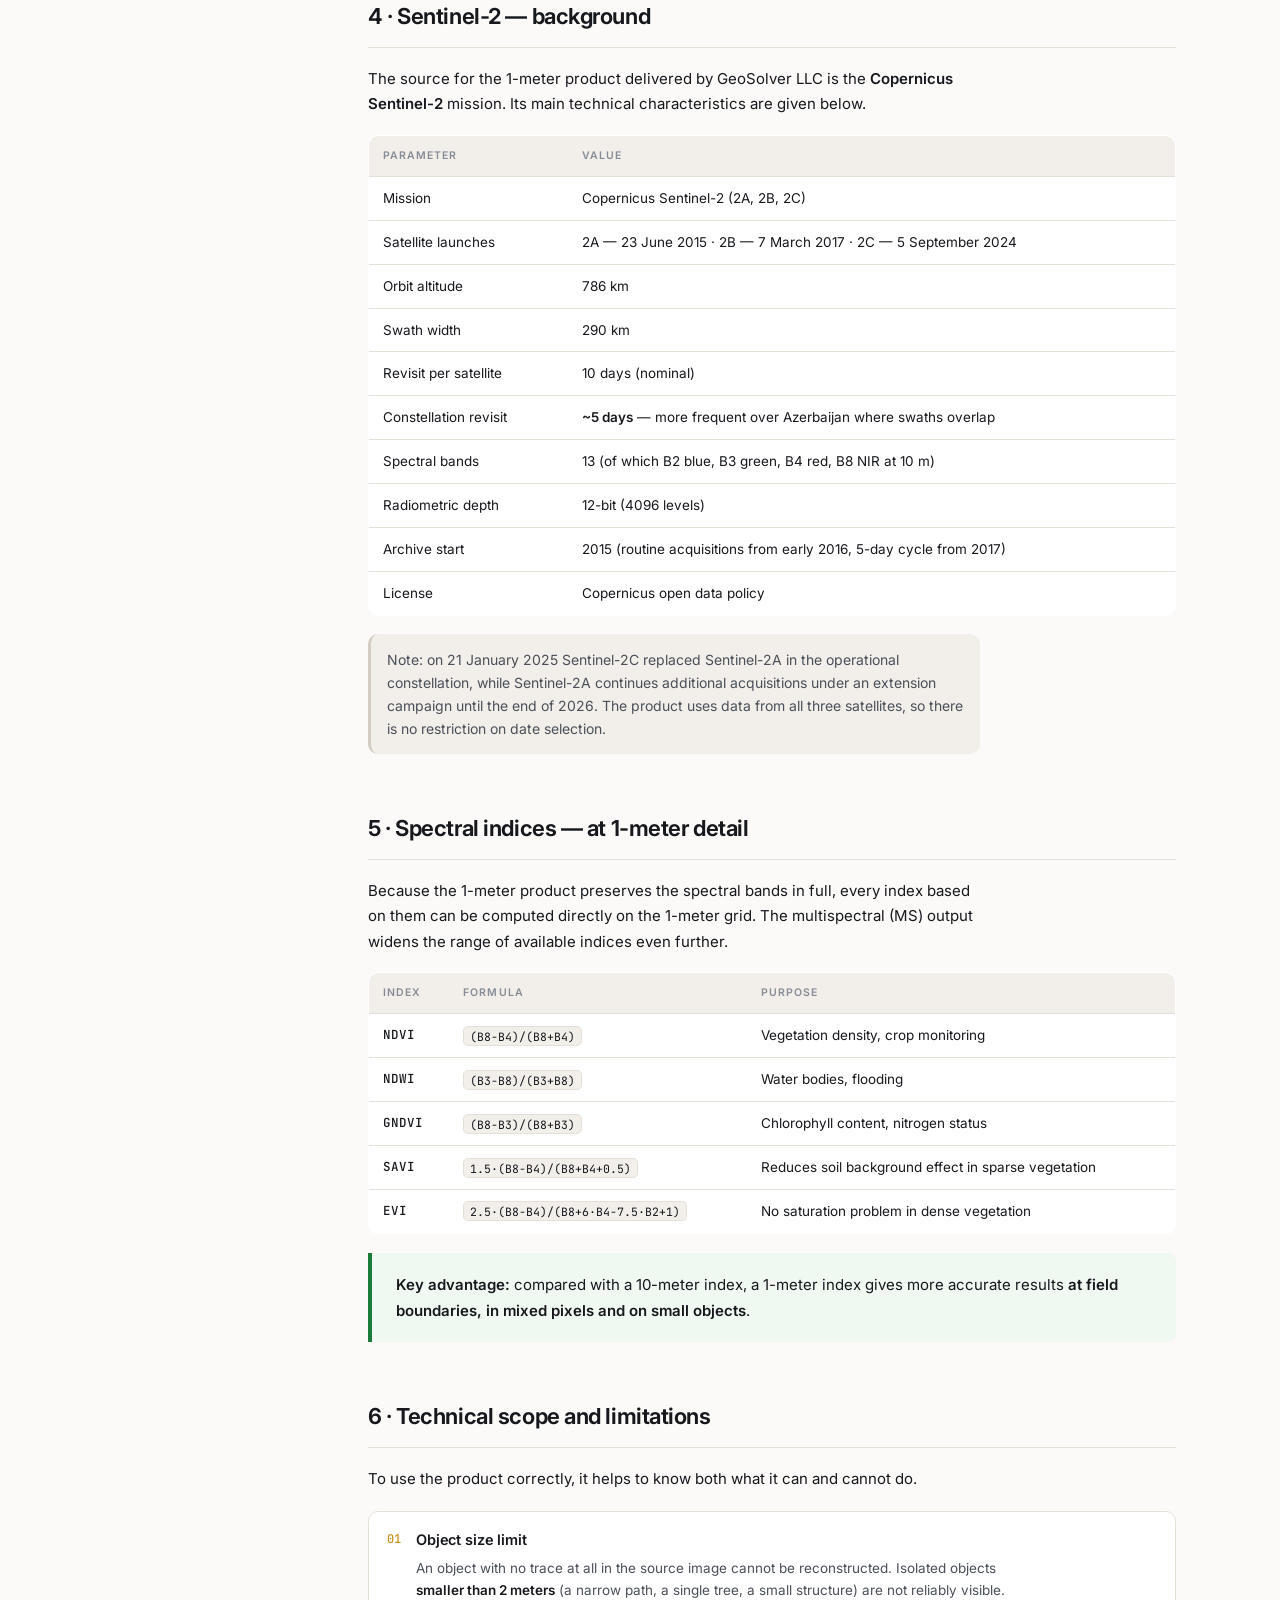
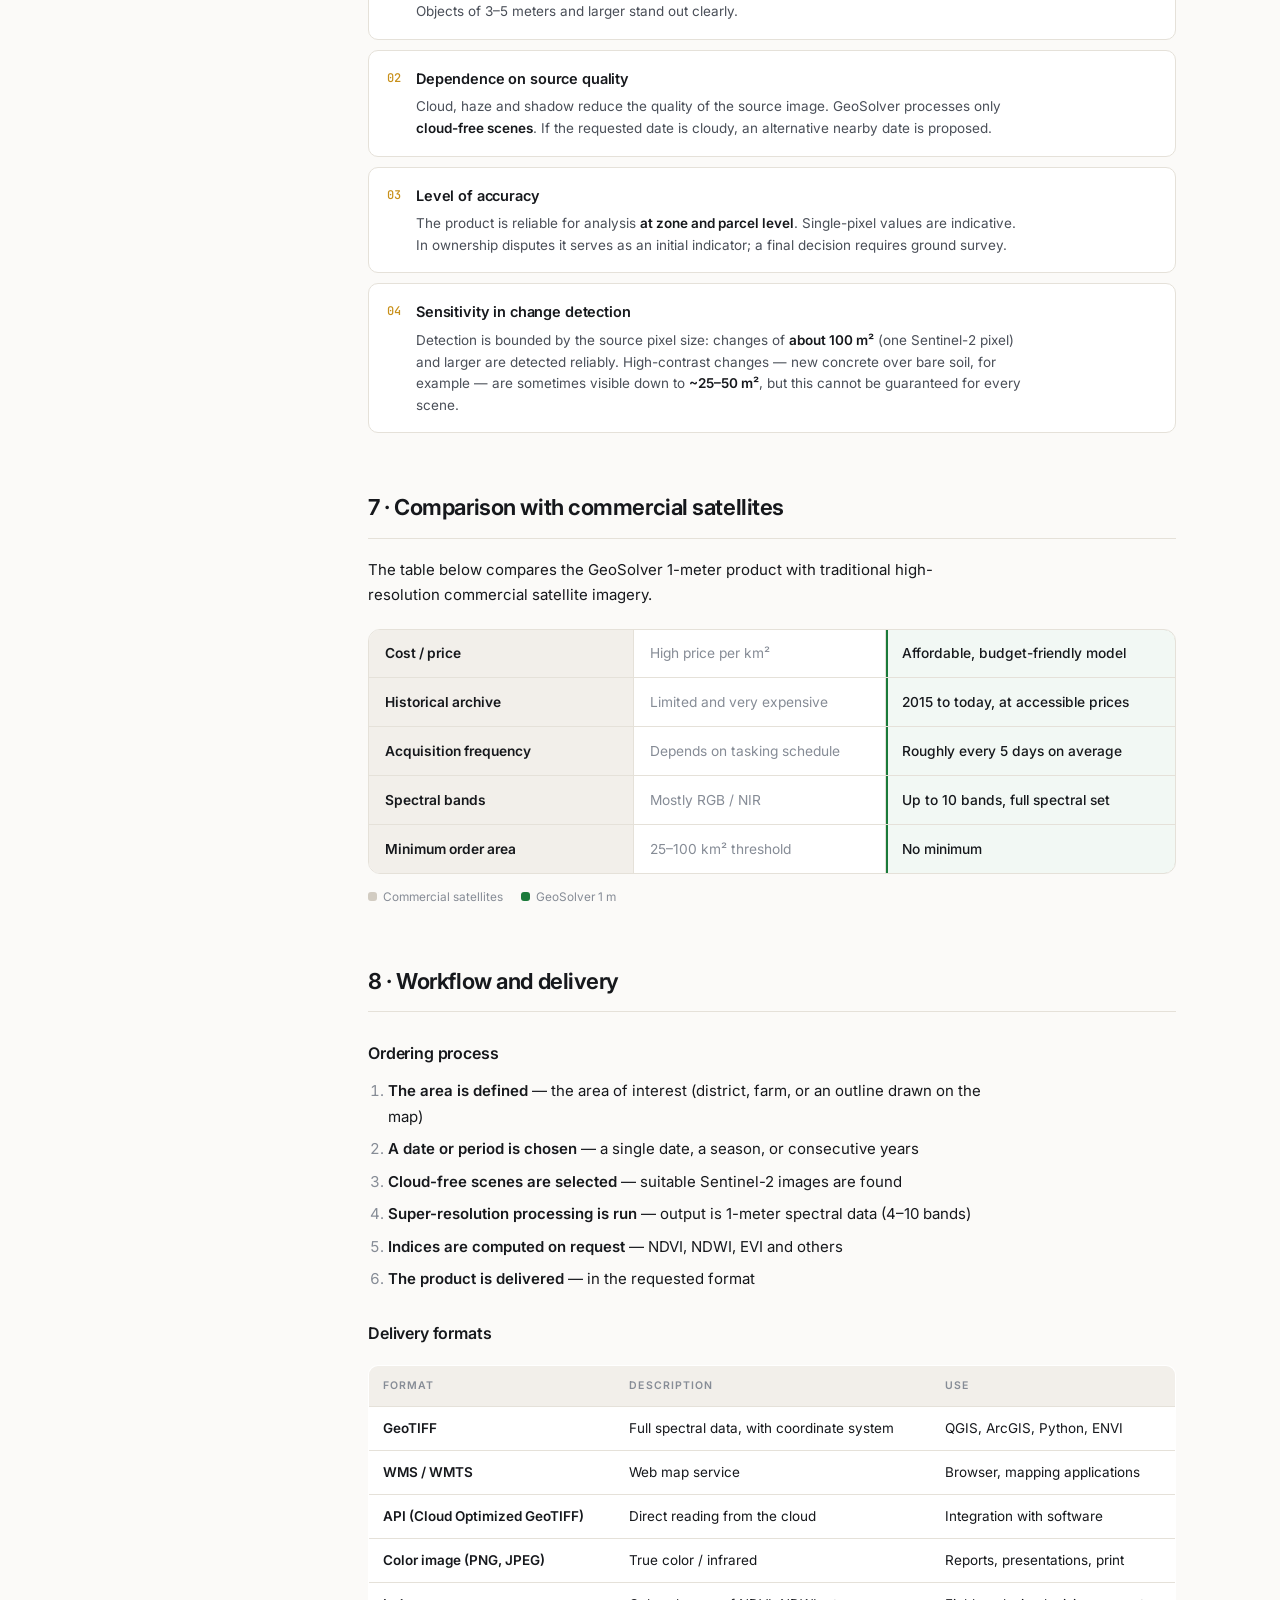
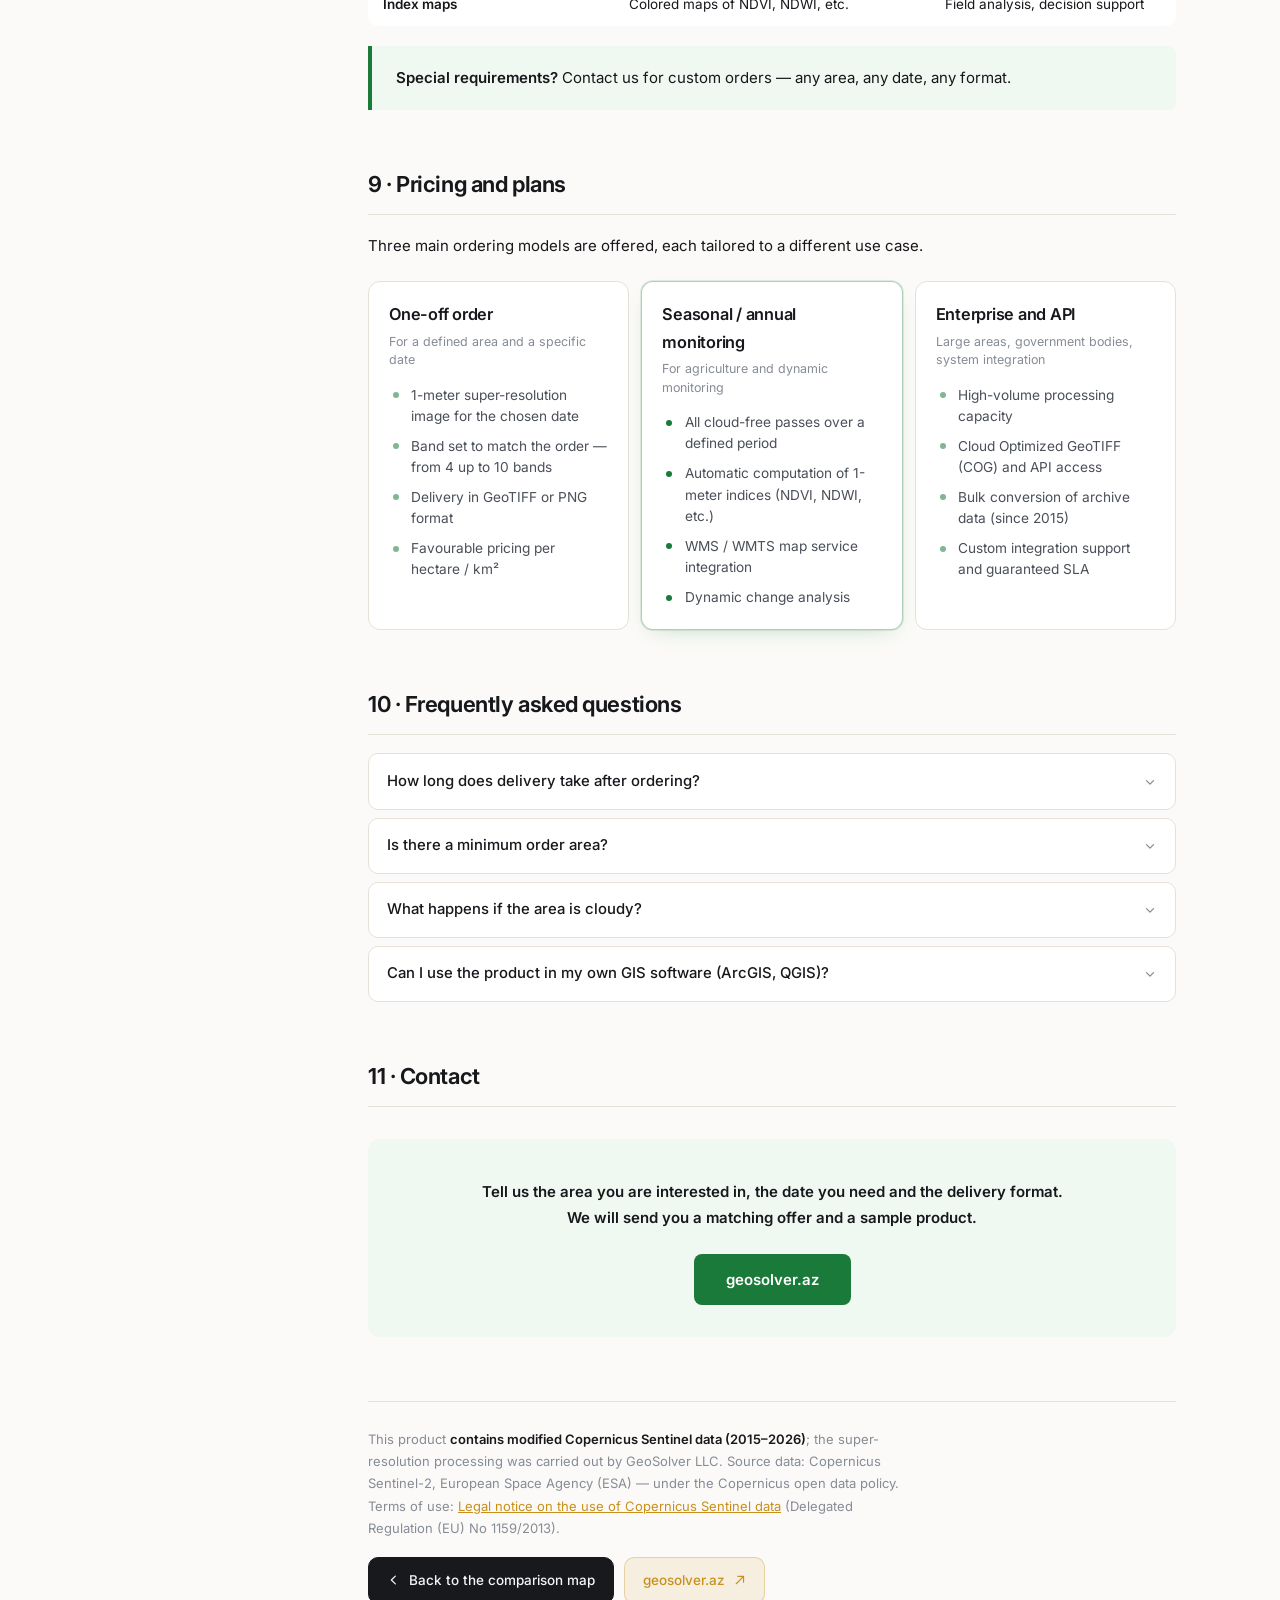
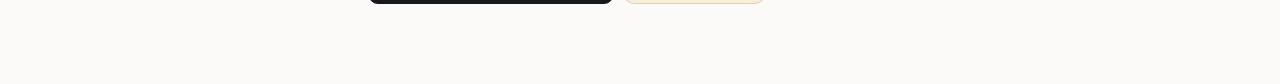
==== commit a58fef70: "Update info.html" ====
--- a/info.html
+++ b/info.html
@@ -287,51 +287,6 @@
   }
 
 
-  /* ══════ DƏQİQLİK GÖSTƏRİCİLƏRİ ══════ */
-  .metrics {
-    display: grid;
-    grid-template-columns: repeat(auto-fit, minmax(240px, 1fr));
-    gap: 12px;
-    margin: 1.4rem 0;
-  }
-  .metric {
-    border: 1px solid var(--line);
-    border-left: 3px solid var(--acc);
-    border-radius: 12px;
-    background: var(--card);
-    padding: 1.1rem 1.2rem;
-  }
-  .metric-v {
-    font-family: var(--mono);
-    font-size: 2rem;
-    font-weight: 500;
-    letter-spacing: -.03em;
-    color: var(--acc);
-    line-height: 1;
-  }
-  .metric-v sup { font-size: .55em; top: -.6em; }
-  .metric-n {
-    font-size: .92rem;
-    font-weight: 600;
-    margin-top: .5rem;
-    color: var(--ink);
-  }
-  .metric-c {
-    font-family: var(--mono);
-    font-size: .66rem;
-    letter-spacing: .1em;
-    text-transform: uppercase;
-    color: var(--ink-3);
-    margin-top: .15rem;
-  }
-  .metric-p {
-    font-size: .84rem;
-    color: var(--ink-2);
-    line-height: 1.6;
-    margin: .7rem 0 0;
-    max-width: none;
-  }
-
   /* ══════ MÜQAYİSƏ CƏDVƏLİ ══════ */
   .vs {
     border: 1px solid var(--line);
@@ -538,7 +493,6 @@
     <a href="#s4"  data-i18n="toc4">Sentinel-2 — fon</a>
     <a href="#s5"  data-i18n="toc5">Spektral indekslər</a>
     <a href="#s6"  data-i18n="toc6">Texniki çərçivə</a>
-    <a href="#s9"  data-i18n="toc9">Dəqiqlik göstəriciləri</a>
     <a href="#s10" data-i18n="toc10">Müqayisə</a>
     <a href="#s7"  data-i18n="toc7">İş axını və çatdırılma</a>
     <a href="#s11" data-i18n="toc11">Qiymətləndirmə</a>
@@ -944,43 +898,8 @@
       </div>
     </section>
 
-    <section id="s9">
-      <h2 data-i18n="s9h2">7 · Dəqiqlik göstəriciləri və spektral bütövlük</h2>
-
-      <div class="metrics">
-        <div class="metric">
-          <div class="metric-v">92%<sup>+</sup></div>
-          <div class="metric-n" data-i18n="m1n">Spektral uyğunluq</div>
-          <div class="metric-c">Correlation</div>
-          <p class="metric-p" data-i18n="m1p">10 metrlik orijinal Sentinel-2 bandlarının spektral dəyərləri 1 metrlik şəbəkədə yüksək dəqiqliklə qorunur.</p>
-        </div>
-        <div class="metric">
-          <div class="metric-v">0.88<sup>+</sup></div>
-          <div class="metric-n" data-i18n="m2n">Struktur oxşarlığı</div>
-          <div class="metric-c">SSIM</div>
-          <p class="metric-p" data-i18n="m2p">Sərhədlərin, infrastrukturların və obyekt konturlarının strukturu dəqiqliklə bərpa olunur.</p>
-        </div>
-      </div>
-
-      <h3 data-i18n="s9h3">Çıxış bandları — sifarişə uyğun</h3>
-
-      <p data-i18n="s9p2">Model üç fərqli çıxış təqdim edir. Sifarişçinin tələbinə uyğun olaraq ayrı-ayrılıqda və ya birlikdə verilir.</p>
-
-      <table class="tbl">
-        <thead><tr><th data-i18n="s9th1">Çıxış</th><th data-i18n="s9th2">Bandların sayı</th><th data-i18n="s9th3">Məzmun</th></tr></thead>
-        <tbody>
-          <tr><td class="b">TCI</td><td data-i18n="s9r1b">4 band</td><td data-i18n="s9r1c">Təbii rəng — B2, B3, B4 və alfa kanalı</td></tr>
-          <tr><td class="b">IRP</td><td data-i18n="s9r2b">4 band</td><td data-i18n="s9r2c">İnfraqırmızı kompozisiya — B8 əsaslı</td></tr>
-          <tr><td class="b">MS</td><td data-i18n="s9r3b">10 band</td><td data-i18n="s9r3c">Çoxspektrli tam dəst</td></tr>
-        </tbody>
-      </table>
-
-      <div class="highlight-box" data-i18n="s9hl"><b>Nəticədə:</b> tam sifariş halında <b>10 banda qədər</b> 1 metrlik məlumat əldə edilir — spektral analiz imkanları xeyli genişlənir.</div>
-    </section>
-
-
     <section id="s10">
-      <h2 data-i18n="s10h2">8 · Kommersiya peykləri ilə müqayisə</h2>
+      <h2 data-i18n="s10h2">7 · Kommersiya peykləri ilə müqayisə</h2>
 
       <p data-i18n="s10p">Aşağıdakı cədvəl GeoSolver 1 metrlik məhsulunu ənənəvi yüksək ayırdetməli kommersiya peyk görüntüləri ilə müqayisə edir.</p>
 
@@ -1019,7 +938,7 @@
     </section>
 
     <section id="s7">
-      <h2 data-i18n="s7h2">9 · İş axını və çatdırılma</h2>
+      <h2 data-i18n="s7h2">8 · İş axını və çatdırılma</h2>
 
       <h3 data-i18n="s7h3a">Sifariş prosesi</h3>
 
@@ -1049,7 +968,7 @@
     </section>
 
     <section id="s11">
-      <h2 data-i18n="s11h2">10 · Qiymətləndirmə və tariflər</h2>
+      <h2 data-i18n="s11h2">9 · Qiymətləndirmə və tariflər</h2>
 
       <p data-i18n="s11p">Üç əsas sifariş modeli təklif olunur. Hər biri fərqli istifadə ssenarisinə uyğunlaşdırılıb.</p>
 
@@ -1099,7 +1018,7 @@
 
 
     <section id="s12">
-      <h2 data-i18n="s12h2">11 · Tez-tez verilən suallar</h2>
+      <h2 data-i18n="s12h2">10 · Tez-tez verilən suallar</h2>
 
         <details class="faq">
           <summary>
@@ -1143,7 +1062,7 @@
     </section>
 
     <section id="s8">
-      <h2 data-i18n="s8h2">12 · Əlaqə</h2>
+      <h2 data-i18n="s8h2">11 · Əlaqə</h2>
 
       <div class="contact-block">
         <p style="color:#495057;max-width:600px;margin:0.5rem auto 1.5rem;" data-i18n="s8p"><b>Maraqlanan sahəni, istədiyiniz tarixi və çatdırılma formatını bizə bildirin. Biz sizə uyğun təklif və nümunə məhsul təqdim edəcəyik.</b></p>
@@ -1310,7 +1229,7 @@
     l4h: "Dəyişiklik analizində həssaslıq",
     l4p: "Aşkarlama həddi mənbə pikselinin ölçüsü ilə məhdudlaşır: <b>təxminən 100 m²</b> (bir Sentinel-2 pikseli) və daha böyük dəyişikliklər etibarlı aşkarlanır. Kontrastı yüksək dəyişikliklər (məsələn, torpaq üzərində yeni beton örtük) bəzən <b>~25–50 m²</b> səviyyəsində də görünür, lakin bu, hər səhnədə təmin olunmur.",
 
-    s7h2: "9 · İş axını və çatdırılma",
+    s7h2: "8 · İş axını və çatdırılma",
     s7h3a: "Sifariş prosesi",
     s7o1: "<b>Ərazi müəyyən edilir</b> — maraq zonası (rayon, təsərrüfat, ya xəritədə çəkilmiş kontur)",
     s7o2: "<b>Tarix və ya dövr seçilir</b> — tək tarix, mövsüm, ya ardıcıl illər",
@@ -1326,28 +1245,10 @@
     s7r4a: "<b>Rəngli təsvir (PNG, JPEG)</b>", s7r4b: "Təbii rəng / infraqırmızı", s7r4c: "Hesabat, təqdimat, çap",
     s7r5a: "<b>İndeks xəritələri</b>", s7r5b: "NDVI, NDWI və s. rəngli xəritə", s7r5c: "Sahə analizi, qərar dəstəyi",
     s7hl: "<b>Xüsusi tələblər?</b> Fərdi sifarişlər üçün bizimlə əlaqə saxlayın — istənilən ərazi, istənilən tarix, istənilən format.",
-    toc9: "Dəqiqlik göstəriciləri",
     toc10: "Müqayisə",
     toc11: "Qiymətləndirmə",
     toc12: "Tez-tez verilən suallar",
-    s9h2: "7 · Dəqiqlik göstəriciləri və spektral bütövlük",
-    m1n: "Spektral uyğunluq",
-    m1p: "10 metrlik orijinal Sentinel-2 bandlarının spektral dəyərləri 1 metrlik şəbəkədə yüksək dəqiqliklə qorunur.",
-    m2n: "Struktur oxşarlığı",
-    m2p: "Sərhədlərin, infrastrukturların və obyekt konturlarının strukturu dəqiqliklə bərpa olunur.",
-    s9h3: "Çıxış bandları — sifarişə uyğun",
-    s9p2: "Model üç fərqli çıxış təqdim edir. Sifarişçinin tələbinə uyğun olaraq ayrı-ayrılıqda və ya birlikdə verilir.",
-    s9th1: "Çıxış",
-    s9th2: "Bandların sayı",
-    s9th3: "Məzmun",
-    s9r1b: "4 band",
-    s9r1c: "Təbii rəng — B2, B3, B4 və alfa kanalı",
-    s9r2b: "4 band",
-    s9r2c: "İnfraqırmızı kompozisiya — B8 əsaslı",
-    s9r3b: "10 band",
-    s9r3c: "Çoxspektrli tam dəst",
-    s9hl: "<b>Nəticədə:</b> tam sifariş halında <b>10 banda qədər</b> 1 metrlik məlumat əldə edilir — spektral analiz imkanları xeyli genişlənir.",
-    s10h2: "8 · Kommersiya peykləri ilə müqayisə",
+    s10h2: "7 · Kommersiya peykləri ilə müqayisə",
     s10p: "Aşağıdakı cədvəl GeoSolver 1 metrlik məhsulunu ənənəvi yüksək ayırdetməli kommersiya peyk görüntüləri ilə müqayisə edir.",
     vsA: "Kommersiya peykləri",
     vsB: "GeoSolver 1 m",
@@ -1366,7 +1267,7 @@
     v5k: "Minimum sifariş sahəsi",
     v5a: "25–100 km² hədd",
     v5b: "Məhdudiyyət yoxdur",
-    s11h2: "10 · Qiymətləndirmə və tariflər",
+    s11h2: "9 · Qiymətləndirmə və tariflər",
     s11p: "Üç əsas sifariş modeli təklif olunur. Hər biri fərqli istifadə ssenarisinə uyğunlaşdırılıb.",
     t1n: "Bir dəfəlik sifariş",
     t1s: "Müəyyən ərazi və konkret tarix üçün",
@@ -1386,7 +1287,7 @@
     t3b: "Cloud Optimized GeoTIFF (COG) və API çıxışı",
     t3c: "Arxiv məlumatlarının kütləvi çevrilməsi (2015-dən bəri)",
     t3d: "Fərdi inteqrasiya dəstəyi və zəmanətli SLA",
-    s12h2: "11 · Tez-tez verilən suallar",
+    s12h2: "10 · Tez-tez verilən suallar",
     q1: "Sifariş etdikdən sonra məhsul nə qədər vaxta təhvil verilir?",
     q1a: "Standart ərazilər üçün emal və çatdırılma 24 saat ərzində həyata keçirilir. Böyük həcmli arxiv sifarişləri üçün müddət fərdi razılaşdırılır.",
     q2: "Minimum sifariş sahəsi məhdudiyyəti varmı?",
@@ -1396,7 +1297,7 @@
     q4: "Məhsulu öz CİS proqramımda (ArcGIS, QGIS) istifadə edə bilərəmmi?",
     q4a: "Bəli, təqdim olunan GeoTIFF faylları tam georeferensiyalıdır (koordinat bağlıdır) və bütün müasir CİS proqramları ilə tam uyğundur.",
 
-    s8h2: "12 · Əlaqə",
+    s8h2: "11 · Əlaqə",
     s8p: "<b>Maraqlanan sahəni, istədiyiniz tarixi və çatdırılma formatını bizə bildirin. Biz sizə uyğun təklif və nümunə məhsul təqdim edəcəyik.</b>",
 
     footSrc: "Bu məhsul <b>dəyişdirilmiş Copernicus Sentinel məlumatlarını (2015–{Y})</b> ehtiva edir; superrezolyusiya emalı GeoSolver MMC tərəfindən aparılmışdır. Mənbə məlumat: Copernicus Sentinel-2, Avropa Kosmik Agentliyi (ESA) — Copernicus açıq məlumat siyasəti əsasında. İstifadə şərtləri: <a href=\"https://sentinels.copernicus.eu/documents/247904/690755/Sentinel_Data_Legal_Notice\" target=\"_blank\" rel=\"noopener\">Copernicus Sentinel məlumatlarının istifadəsi haqqında hüquqi bildiriş</a> (Delegated Regulation (EU) No 1159/2013).",
@@ -1534,7 +1435,7 @@
     l4h: "Sensitivity in change detection",
     l4p: "Detection is bounded by the source pixel size: changes of <b>about 100 m²</b> (one Sentinel-2 pixel) and larger are detected reliably. High-contrast changes — new concrete over bare soil, for example — are sometimes visible down to <b>~25–50 m²</b>, but this cannot be guaranteed for every scene.",
 
-    s7h2: "9 · Workflow and delivery",
+    s7h2: "8 · Workflow and delivery",
     s7h3a: "Ordering process",
     s7o1: "<b>The area is defined</b> — the area of interest (district, farm, or an outline drawn on the map)",
     s7o2: "<b>A date or period is chosen</b> — a single date, a season, or consecutive years",
@@ -1550,28 +1451,10 @@
     s7r4a: "<b>Color image (PNG, JPEG)</b>", s7r4b: "True color / infrared", s7r4c: "Reports, presentations, print",
     s7r5a: "<b>Index maps</b>", s7r5b: "Colored maps of NDVI, NDWI, etc.", s7r5c: "Field analysis, decision support",
     s7hl: "<b>Special requirements?</b> Contact us for custom orders — any area, any date, any format.",
-    toc9: "Accuracy metrics",
     toc10: "Comparison",
     toc11: "Pricing",
     toc12: "FAQ",
-    s9h2: "7 · Accuracy metrics and spectral integrity",
-    m1n: "Spectral correlation",
-    m1p: "The spectral values of the original 10-meter Sentinel-2 bands are preserved with high accuracy on the 1-meter grid.",
-    m2n: "Structural similarity",
-    m2p: "The structure of boundaries, infrastructure and object outlines is reconstructed accurately.",
-    s9h3: "Output bands — on request",
-    s9p2: "The model provides three distinct outputs. They can be delivered separately or together, according to the client's requirements.",
-    s9th1: "Output",
-    s9th2: "Band count",
-    s9th3: "Content",
-    s9r1b: "4 bands",
-    s9r1c: "Natural colour — B2, B3, B4 and alpha channel",
-    s9r2b: "4 bands",
-    s9r2c: "Infrared composite — B8 based",
-    s9r3b: "10 bands",
-    s9r3c: "Full multispectral set",
-    s9hl: "<b>In total:</b> a full order yields <b>up to 10 bands</b> of 1-meter data — considerably widening the scope of spectral analysis.",
-    s10h2: "8 · Comparison with commercial satellites",
+    s10h2: "7 · Comparison with commercial satellites",
     s10p: "The table below compares the GeoSolver 1-meter product with traditional high-resolution commercial satellite imagery.",
     vsA: "Commercial satellites",
     vsB: "GeoSolver 1 m",
@@ -1590,7 +1473,7 @@
     v5k: "Minimum order area",
     v5a: "25–100 km² threshold",
     v5b: "No minimum",
-    s11h2: "10 · Pricing and plans",
+    s11h2: "9 · Pricing and plans",
     s11p: "Three main ordering models are offered, each tailored to a different use case.",
     t1n: "One-off order",
     t1s: "For a defined area and a specific date",
@@ -1610,7 +1493,7 @@
     t3b: "Cloud Optimized GeoTIFF (COG) and API access",
     t3c: "Bulk conversion of archive data (since 2015)",
     t3d: "Custom integration support and guaranteed SLA",
-    s12h2: "11 · Frequently asked questions",
+    s12h2: "10 · Frequently asked questions",
     q1: "How long does delivery take after ordering?",
     q1a: "For standard areas, processing and delivery are completed within 24 hours. For large archive orders the timeline is agreed individually.",
     q2: "Is there a minimum order area?",
@@ -1620,7 +1503,7 @@
     q4: "Can I use the product in my own GIS software (ArcGIS, QGIS)?",
     q4a: "Yes. The delivered GeoTIFF files are fully georeferenced and fully compatible with all modern GIS software.",
 
-    s8h2: "12 · Contact",
+    s8h2: "11 · Contact",
     s8p: "<b>Tell us the area you are interested in, the date you need and the delivery format. We will send you a matching offer and a sample product.</b>",
 
     footSrc: "This product <b>contains modified Copernicus Sentinel data (2015–{Y})</b>; the super-resolution processing was carried out by GeoSolver LLC. Source data: Copernicus Sentinel-2, European Space Agency (ESA) — under the Copernicus open data policy. Terms of use: <a href=\"https://sentinels.copernicus.eu/documents/247904/690755/Sentinel_Data_Legal_Notice\" target=\"_blank\" rel=\"noopener\">Legal notice on the use of Copernicus Sentinel data</a> (Delegated Regulation (EU) No 1159/2013).",
@@ -1758,7 +1641,7 @@
     l4h: "Чувствительность при анализе изменений",
     l4p: "Порог обнаружения ограничен размером исходного пикселя: изменения <b>примерно от 100 м²</b> (один пиксель Sentinel-2) и крупнее выявляются надёжно. Высококонтрастные изменения — например, новое бетонное покрытие на голой почве — иногда заметны и на уровне <b>~25–50 м²</b>, но это не гарантируется для каждой сцены.",
 
-    s7h2: "9 · Рабочий процесс и поставка",
+    s7h2: "8 · Рабочий процесс и поставка",
     s7h3a: "Процесс заказа",
     s7o1: "<b>Определяется территория</b> — зона интереса (район, хозяйство или контур, нарисованный на карте)",
     s7o2: "<b>Выбирается дата или период</b> — одна дата, сезон или последовательные годы",
@@ -1774,28 +1657,10 @@
     s7r4a: "<b>Цветное изображение (PNG, JPEG)</b>", s7r4b: "Естественные цвета / инфракрасное", s7r4c: "Отчёты, презентации, печать",
     s7r5a: "<b>Карты индексов</b>", s7r5b: "Цветные карты NDVI, NDWI и др.", s7r5c: "Анализ участков, поддержка решений",
     s7hl: "<b>Особые требования?</b> Свяжитесь с нами для индивидуальных заказов — любая территория, любая дата, любой формат.",
-    toc9: "Показатели точности",
     toc10: "Сравнение",
     toc11: "Тарифы",
     toc12: "Часто задаваемые вопросы",
-    s9h2: "7 · Показатели точности и спектральная целостность",
-    m1n: "Спектральное соответствие",
-    m1p: "Спектральные значения исходных 10-метровых каналов Sentinel-2 сохраняются на метровой сетке с высокой точностью.",
-    m2n: "Структурное сходство",
-    m2p: "Структура границ, инфраструктуры и контуров объектов восстанавливается точно.",
-    s9h3: "Выходные каналы — по запросу",
-    s9p2: "Модель предоставляет три различных выхода. По требованию заказчика они поставляются отдельно или вместе.",
-    s9th1: "Выход",
-    s9th2: "Число каналов",
-    s9th3: "Содержание",
-    s9r1b: "4 канала",
-    s9r1c: "Естественный цвет — B2, B3, B4 и альфа-канал",
-    s9r2b: "4 канала",
-    s9r2c: "Инфракрасная композиция — на основе B8",
-    s9r3b: "10 каналов",
-    s9r3c: "Полный мультиспектральный набор",
-    s9hl: "<b>В итоге:</b> при полном заказе доступно <b>до 10 каналов</b> метровых данных — возможности спектрального анализа значительно расширяются.",
-    s10h2: "8 · Сравнение с коммерческими спутниками",
+    s10h2: "7 · Сравнение с коммерческими спутниками",
     s10p: "Таблица ниже сравнивает продукт GeoSolver 1 м с традиционными коммерческими спутниковыми снимками высокого разрешения.",
     vsA: "Коммерческие спутники",
     vsB: "GeoSolver 1 м",
@@ -1814,7 +1679,7 @@
     v5k: "Минимальная площадь заказа",
     v5a: "Порог 25–100 км²",
     v5b: "Ограничений нет",
-    s11h2: "10 · Тарифы и стоимость",
+    s11h2: "9 · Тарифы и стоимость",
     s11p: "Предлагаются три основные модели заказа, каждая под свой сценарий использования.",
     t1n: "Разовый заказ",
     t1s: "Для заданной территории и конкретной даты",
@@ -1834,7 +1699,7 @@
     t3b: "Cloud Optimized GeoTIFF (COG) и доступ через API",
     t3c: "Массовая конвертация архивных данных (с 2015 года)",
     t3d: "Индивидуальная поддержка интеграции и гарантированный SLA",
-    s12h2: "11 · Часто задаваемые вопросы",
+    s12h2: "10 · Часто задаваемые вопросы",
     q1: "Через какое время продукт передаётся после заказа?",
     q1a: "Для стандартных территорий обработка и поставка выполняются в течение 24 часов. Для крупных архивных заказов срок согласуется индивидуально.",
     q2: "Есть ли ограничение по минимальной площади заказа?",
@@ -1844,7 +1709,7 @@
     q4: "Можно ли использовать продукт в своей ГИС-программе (ArcGIS, QGIS)?",
     q4a: "Да. Поставляемые файлы GeoTIFF полностью привязаны к координатам и совместимы со всеми современными ГИС-программами.",
 
-    s8h2: "12 · Контакты",
+    s8h2: "11 · Контакты",
     s8p: "<b>Сообщите нам интересующую территорию, нужную дату и формат поставки. Мы направим вам подходящее предложение и образец продукта.</b>",
 
     footSrc: "Данный продукт <b>содержит изменённые данные Copernicus Sentinel (2015–{Y})</b>; обработка сверхразрешения выполнена ООО GeoSolver. Исходные данные: Copernicus Sentinel-2, Европейское космическое агентство (ESA) — в рамках политики открытых данных Copernicus. Условия использования: <a href=\"https://sentinels.copernicus.eu/documents/247904/690755/Sentinel_Data_Legal_Notice\" target=\"_blank\" rel=\"noopener\">правовое уведомление об использовании данных Copernicus Sentinel</a> (Delegated Regulation (EU) No 1159/2013).",
